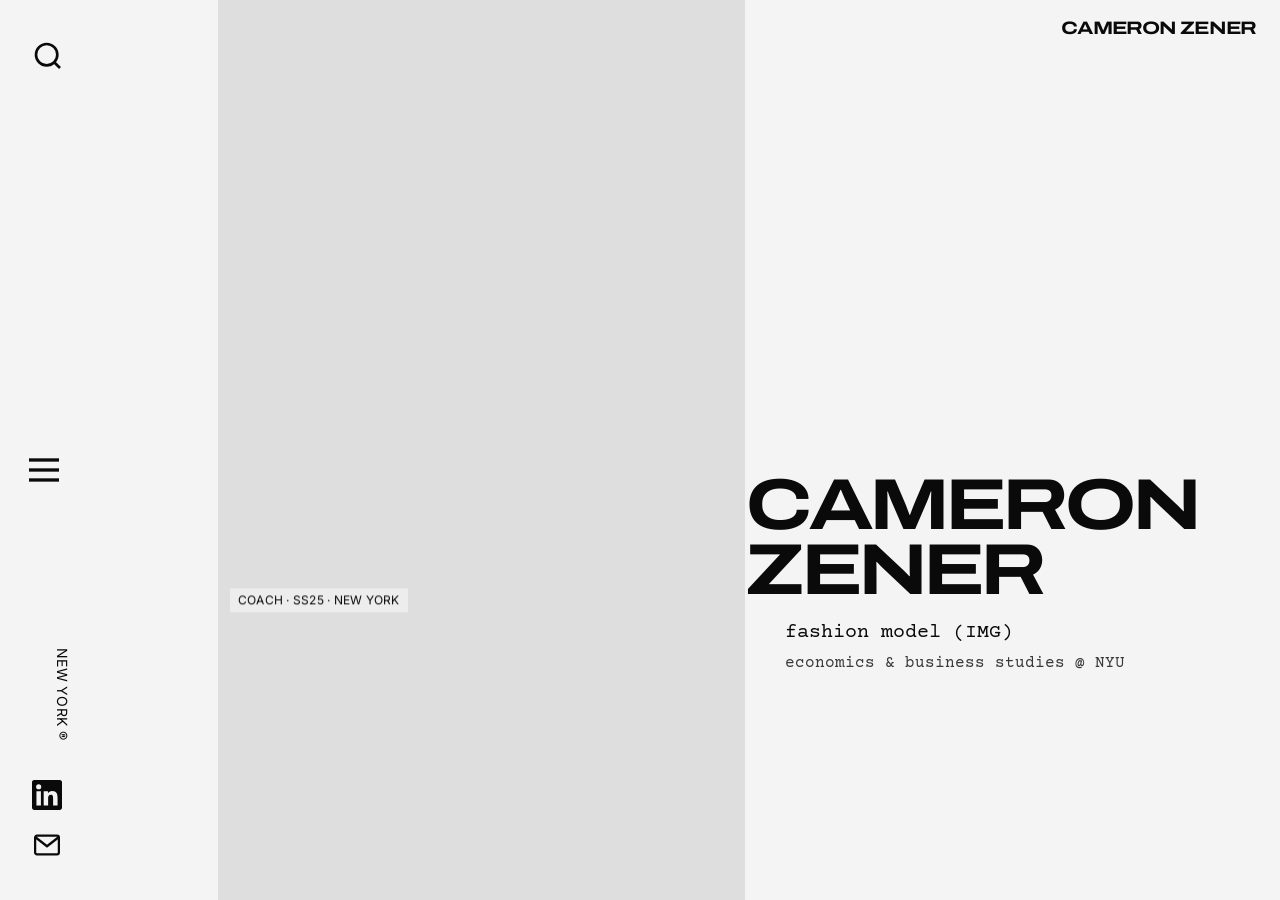
==== index.html @ 4390678e "Publish cameronzener.com Co-Authored-By: Claude Opus 5.5 <noreply@anthropic.com>" ====
<!DOCTYPE html><html lang="en" class="theme-light"><head><meta charset="utf-8"><meta name="viewport" content="width=device-width,initial-scale=1"><link rel="icon" type="image/svg+xml" href="/favicon.svg"><link rel="sitemap" href="/sitemap-index.xml"><meta name="generator" content="Astro v7.4.5"><link rel="canonical" href="https://www.cameronzener.com/"><title>Cameron Zener</title><meta name="title" content="Cameron Zener"><meta name="description" content="Cameron Zener: fashion model with IMG Models. Economics and Business Studies at NYU."><meta property="og:type" content="website"><meta property="og:url" content="https://www.cameronzener.com/"><meta property="og:title" content="Cameron Zener"><meta property="og:description" content="Cameron Zener: fashion model with IMG Models. Economics and Business Studies at NYU."><meta name="twitter:card" content="summary"><meta name="twitter:title" content="Cameron Zener"><meta name="twitter:description" content="Cameron Zener: fashion model with IMG Models. Economics and Business Studies at NYU."><link rel="preconnect" href="https://fonts.googleapis.com"><link rel="preconnect" href="https://fonts.gstatic.com" crossorigin><!-- Free stand-ins for the Adobe Fonts on the Squarespace site:
     Pragmatica Extended -> Archivo Expanded, Aktiv Grotesk -> Inter, Courier Std -> Courier Prime --><link href="https://fonts.googleapis.com/css2?family=Archivo:wdth,wght@125,700;125,800&family=Courier+Prime:ital,wght@0,400;0,700;1,400&family=Inter:wght@400;500&display=swap" rel="stylesheet"><style>
      body { font-family: "Courier Prime", "Courier New", monospace; background-color: #000000; color: #f4f4f4; margin: 0; padding: 0; }
      .container { max-width: 100%; margin: 0 auto; }
    </style><link rel="stylesheet" href="/assets/Layout.DuLoacPO.css"></head><body class="flex flex-col items-center min-h-screen relative max-w-screen p-0 m-0"><main class="container min-h-screen px-2 flex flex-col gap-10 overflow-x-clip mx-auto relative md:pl-[17%]"><a href="/" class="absolute top-0 left-0 md:left-auto md:right-0 cursor-pointer z-20" aria-label="Home"><span class="font-display text-base md:text-lg block m-3 md:m-4 px-2 py-1 bg-black/80">Cameron Zener</span></a><div class="md:flex-row-reverse flex flex-col md:gap-10 relative grow"><div class="relative hidden md:flex flex-1 min-h-screen"><!-- Name with tagline tucked right underneath, overlapping the carousel edge --><div class="absolute z-20 -left-6 lg:-left-10 bottom-1/4 flex flex-col items-start text-left"><h1 class="text-5xl lg:text-6xl xl:text-7xl font-display">Cameron Zener</h1><div class="ml-6 lg:ml-10 mt-4"><p class="text-xl">fashion model (IMG)</p><p class="text-base mt-1 opacity-80">economics &amp; business studies @ NYU</p></div></div></div><section class="w-full flex flex-col md:hidden px-5 z-10"><h1 class="text-[2.6rem] mt-24 font-display">Cameron<br>Zener</h1><div class="self-end text-right pt-3 max-w-72"><p class="text-3xl leading-tight">fashion model (IMG)</p><p class="text-sm mt-1 opacity-80">economics &amp; business studies @ NYU</p></div></section><div class="md:min-h-screen md:w-1/2 max-h-full overflow-hidden"><style>astro-island,astro-slot,astro-static-slot{display:contents}</style><script>(function(){let e=(e,t,n)=>{let r=async()=>{await(await e())()},i=typeof t.value==`object`?t.value:void 0,a={rootMargin:i==null?void 0:i.rootMargin},o=new IntersectionObserver(e=>{for(let t of e)if(t.isIntersecting){o.disconnect(),r();break}},a);for(let e of n.children)o.observe(e)};(self.Astro||(self.Astro={})).visible=e,window.dispatchEvent(new Event(`astro:visible`))})();</script><script>(function(){function e(t){"@babel/helpers - typeof";return e=typeof Symbol==`function`&&typeof Symbol.iterator==`symbol`?function(e){return typeof e}:function(e){return e&&typeof Symbol==`function`&&e.constructor===Symbol&&e!==Symbol.prototype?`symbol`:typeof e},e(t)}function t(t,n){if(e(t)!=`object`||!t)return t;var r=t[Symbol.toPrimitive];if(r!==void 0){var i=r.call(t,n||`default`);if(e(i)!=`object`)return i;throw TypeError(`@@toPrimitive must return a primitive value.`)}return(n===`string`?String:Number)(t)}function n(n){var r=t(n,`string`);return e(r)==`symbol`?r:r+``}function r(e,t,r){return(t=n(t))in e?Object.defineProperty(e,t,{value:r,enumerable:!0,configurable:!0,writable:!0}):e[t]=r,e}let i=/* @__PURE__ */ new Set([`__proto__`,`constructor`,`prototype`]);{let e={0:e=>a(e),1:e=>n(e),2:e=>new RegExp(e),3:e=>new Date(e),4:e=>new Map(n(e)),5:e=>new Set(n(e)),6:e=>BigInt(e),7:e=>new URL(e),8:e=>new Uint8Array(e),9:e=>new Uint16Array(e),10:e=>new Uint32Array(e),11:e=>1/0*e},t=t=>{let[n,r]=t;return n in e?e[n](r):void 0},n=e=>e.map(t),a=e=>typeof e!=`object`||!e?e:Object.fromEntries(Object.entries(e).map(([e,n])=>[e,t(n)]));class o extends HTMLElement{constructor(...e){super(...e),r(this,`Component`,void 0),r(this,`hydrator`,void 0),r(this,`hydrate`,async()=>{var e;if(!this.hydrator||!this.isConnected)return;let t=(e=this.parentElement)==null?void 0:e.closest(`astro-island[ssr]`);if(t){t.addEventListener(`astro:hydrate`,this.hydrate,{once:!0});return}let n=this.querySelectorAll(`astro-slot`),r={},i=this.querySelectorAll(`template[data-astro-template]`);for(let e of i){let t=e.closest(this.tagName);t!=null&&t.isSameNode(this)&&(r[e.getAttribute(`data-astro-template`)||`default`]=e.innerHTML,e.remove())}for(let e of n){let t=e.closest(this.tagName);t!=null&&t.isSameNode(this)&&(r[e.getAttribute(`name`)||`default`]=e.innerHTML)}let o;try{o=this.hasAttribute(`props`)?a(JSON.parse(this.getAttribute(`props`))):{}}catch(e){let t=this.getAttribute(`component-url`)||`<unknown>`,n=this.getAttribute(`component-export`);throw n&&(t+=` (export ${n})`),console.error(`[hydrate] Error parsing props for component ${t}`,this.getAttribute(`props`),e),e}await this.hydrator(this)(this.Component,o,r,{client:this.getAttribute(`client`)}),this.removeAttribute(`ssr`),this.dispatchEvent(new CustomEvent(`astro:hydrate`))}),r(this,`unmount`,()=>{this.isConnected||this.dispatchEvent(new CustomEvent(`astro:unmount`))})}disconnectedCallback(){document.removeEventListener(`astro:after-swap`,this.unmount),document.addEventListener(`astro:after-swap`,this.unmount,{once:!0})}connectedCallback(){if(!this.hasAttribute(`await-children`)||document.readyState===`interactive`||document.readyState===`complete`)this.childrenConnectedCallback();else{let e=()=>{document.removeEventListener(`DOMContentLoaded`,e),t.disconnect(),this.childrenConnectedCallback()},t=new MutationObserver(()=>{var t;((t=this.lastChild)==null?void 0:t.nodeType)===Node.COMMENT_NODE&&this.lastChild.nodeValue===`astro:end`&&(this.lastChild.remove(),e())});t.observe(this,{childList:!0}),document.addEventListener(`DOMContentLoaded`,e)}}async childrenConnectedCallback(){let e=this.getAttribute(`before-hydration-url`);e&&await import(e),this.start()}getRetryImportUrl(e){let t=new URL(e,document.baseURI);return t.searchParams.set(`astro-retry`,Date.now().toString()),t.toString()}async importWithRetry(e){try{return await import(e)}catch(t){return await new Promise(e=>setTimeout(e,1e3)),import(this.getRetryImportUrl(e))}}handleHydrationError(e){let t=this.getAttribute(`component-url`),n=new CustomEvent(`astro:hydration-error`,{cancelable:!0,bubbles:!0,composed:!0,detail:{error:e,componentUrl:t}});this.dispatchEvent(n)&&console.error(`[astro-island] Error hydrating ${t}`,e)}async start(){let e=JSON.parse(this.getAttribute(`opts`)),t=this.getAttribute(`client`);if(Astro[t]===void 0)window.addEventListener(`astro:${t}`,()=>this.start(),{once:!0});else try{await Astro[t](async()=>{let e=this.getAttribute(`renderer-url`);try{let[t,{default:n}]=await Promise.all([this.importWithRetry(this.getAttribute(`component-url`)),e?this.importWithRetry(e):Promise.resolve({default:()=>()=>{}})]),r=this.getAttribute(`component-export`)||`default`;if(r.includes(`.`)){this.Component=t;for(let e of r.split(`.`)){if(i.has(e)||!this.Component||typeof this.Component!=`object`&&typeof this.Component!=`function`||!Object.hasOwn(this.Component,e))throw Error(`Invalid component export path: ${r}`);this.Component=this.Component[e]}}else{if(i.has(r))throw Error(`Invalid component export path: ${r}`);this.Component=t[r]}return this.hydrator=n,this.hydrate}catch(e){return this.handleHydrationError(e),()=>{}}},e,this)}catch(e){this.handleHydrationError(e)}}attributeChangedCallback(){this.hydrate()}}r(o,`observedAttributes`,[`props`]),customElements.get(`astro-island`)||customElements.define(`astro-island`,o)}})();</script><astro-island uid="Z1UtJX7" prefix="r2" component-url="/assets/VerticalCarousel.Bfvhs16A.js" component-export="default" renderer-url="/assets/client.DSgfVHwC.js" props="{&quot;panels&quot;:[1,[[0,{&quot;type&quot;:[0,&quot;video&quot;],&quot;src&quot;:[0,&quot;/home/coach-ss25.mp4&quot;],&quot;alt&quot;:[0,&quot;Coach SS25 runway show&quot;],&quot;caption&quot;:[0,&quot;Coach · SS25 · New York&quot;]}],[0,{&quot;type&quot;:[0,&quot;video&quot;],&quot;src&quot;:[0,&quot;/home/off-white-ss26.mp4&quot;],&quot;alt&quot;:[0,&quot;Off-White SS26 runway show&quot;],&quot;caption&quot;:[0,&quot;Off-White · SS26 · New York&quot;]}],[0,{&quot;type&quot;:[0,&quot;video&quot;],&quot;src&quot;:[0,&quot;/home/who-decides-war-ss26.mp4&quot;],&quot;alt&quot;:[0,&quot;Who Decides War SS26 runway show&quot;],&quot;caption&quot;:[0,&quot;Who Decides War · SS26 · New York&quot;]}],[0,{&quot;type&quot;:[0,&quot;video&quot;],&quot;src&quot;:[0,&quot;/home/coach-fw25.mp4&quot;],&quot;alt&quot;:[0,&quot;Coach FW25 runway show&quot;],&quot;caption&quot;:[0,&quot;Coach · FW25 · New York&quot;]}],[0,{&quot;type&quot;:[0,&quot;video&quot;],&quot;src&quot;:[0,&quot;/home/dsquared2-ss25.mp4&quot;],&quot;alt&quot;:[0,&quot;Dsquared2 SS25 runway show&quot;],&quot;caption&quot;:[0,&quot;Dsquared2 · SS25 · Milan&quot;]}],[0,{&quot;type&quot;:[0,&quot;video&quot;],&quot;src&quot;:[0,&quot;/home/private-policy-ss26.mp4&quot;],&quot;alt&quot;:[0,&quot;Private Policy SS26 runway show&quot;],&quot;caption&quot;:[0,&quot;Private Policy · SS26 · New York&quot;]}],[0,{&quot;type&quot;:[0,&quot;video&quot;],&quot;src&quot;:[0,&quot;/home/jw-anderson-ss25.mp4&quot;],&quot;alt&quot;:[0,&quot;JW Anderson SS25 runway show&quot;],&quot;caption&quot;:[0,&quot;JW Anderson · SS25 · Milan&quot;]}]]]}" ssr client="visible" opts="{&quot;name&quot;:&quot;VerticalCarousel&quot;,&quot;value&quot;:true}" await-children><div class="h-[56vh] md:h-screen w-full overflow-hidden relative" aria-label="Highlights"><div class="h-full md:h-auto flex flex-row md:flex-col items-center w-max md:w-full" style="will-change:transform;transform:none"><div aria-hidden="false" class="h-full md:h-auto flex justify-center w-[72vw] md:w-full"><div class="relative self-center w-full max-w-[60vh] aspect-[3/4] bg-[#dedede]"><video src="/home/coach-ss25.mp4" aria-label="Coach SS25 runway show" autoPlay="" muted="" loop="" playsInline="" preload="auto" class="absolute inset-0 block w-full h-full object-cover"></video><p class="absolute left-3 bottom-3 font-nav text-[10px] md:text-xs tracking-widest bg-black/70 px-2 py-1">Coach · SS25 · New York</p></div></div><div aria-hidden="false" class="h-full md:h-auto flex justify-center w-[72vw] md:w-full"><div class="relative self-center w-full max-w-[60vh] aspect-[3/4] bg-[#dedede]"><video src="/home/off-white-ss26.mp4" aria-label="Off-White SS26 runway show" autoPlay="" muted="" loop="" playsInline="" preload="auto" class="absolute inset-0 block w-full h-full object-cover"></video><p class="absolute left-3 bottom-3 font-nav text-[10px] md:text-xs tracking-widest bg-black/70 px-2 py-1">Off-White · SS26 · New York</p></div></div><div aria-hidden="false" class="h-full md:h-auto flex justify-center w-[72vw] md:w-full"><div class="relative self-center w-full max-w-[60vh] aspect-[3/4] bg-[#dedede]"><video src="/home/who-decides-war-ss26.mp4" aria-label="Who Decides War SS26 runway show" autoPlay="" muted="" loop="" playsInline="" preload="metadata" class="absolute inset-0 block w-full h-full object-cover"></video><p class="absolute left-3 bottom-3 font-nav text-[10px] md:text-xs tracking-widest bg-black/70 px-2 py-1">Who Decides War · SS26 · New York</p></div></div><div aria-hidden="false" class="h-full md:h-auto flex justify-center w-[72vw] md:w-full"><div class="relative self-center w-full max-w-[60vh] aspect-[3/4] bg-[#dedede]"><video src="/home/coach-fw25.mp4" aria-label="Coach FW25 runway show" autoPlay="" muted="" loop="" playsInline="" preload="metadata" class="absolute inset-0 block w-full h-full object-cover"></video><p class="absolute left-3 bottom-3 font-nav text-[10px] md:text-xs tracking-widest bg-black/70 px-2 py-1">Coach · FW25 · New York</p></div></div><div aria-hidden="false" class="h-full md:h-auto flex justify-center w-[72vw] md:w-full"><div class="relative self-center w-full max-w-[60vh] aspect-[3/4] bg-[#dedede]"><video src="/home/dsquared2-ss25.mp4" aria-label="Dsquared2 SS25 runway show" autoPlay="" muted="" loop="" playsInline="" preload="metadata" class="absolute inset-0 block w-full h-full object-cover"></video><p class="absolute left-3 bottom-3 font-nav text-[10px] md:text-xs tracking-widest bg-black/70 px-2 py-1">Dsquared2 · SS25 · Milan</p></div></div><div aria-hidden="false" class="h-full md:h-auto flex justify-center w-[72vw] md:w-full"><div class="relative self-center w-full max-w-[60vh] aspect-[3/4] bg-[#dedede]"><video src="/home/private-policy-ss26.mp4" aria-label="Private Policy SS26 runway show" autoPlay="" muted="" loop="" playsInline="" preload="metadata" class="absolute inset-0 block w-full h-full object-cover"></video><p class="absolute left-3 bottom-3 font-nav text-[10px] md:text-xs tracking-widest bg-black/70 px-2 py-1">Private Policy · SS26 · New York</p></div></div><div aria-hidden="false" class="h-full md:h-auto flex justify-center w-[72vw] md:w-full"><div class="relative self-center w-full max-w-[60vh] aspect-[3/4] bg-[#dedede]"><video src="/home/jw-anderson-ss25.mp4" aria-label="JW Anderson SS25 runway show" autoPlay="" muted="" loop="" playsInline="" preload="metadata" class="absolute inset-0 block w-full h-full object-cover"></video><p class="absolute left-3 bottom-3 font-nav text-[10px] md:text-xs tracking-widest bg-black/70 px-2 py-1">JW Anderson · SS25 · Milan</p></div></div><div aria-hidden="true" class="h-full md:h-auto flex justify-center w-[72vw] md:w-full"><div class="relative self-center w-full max-w-[60vh] aspect-[3/4] bg-[#dedede]"><video src="/home/coach-ss25.mp4" autoPlay="" muted="" loop="" playsInline="" preload="metadata" class="absolute inset-0 block w-full h-full object-cover"></video><p class="absolute left-3 bottom-3 font-nav text-[10px] md:text-xs tracking-widest bg-black/70 px-2 py-1">Coach · SS25 · New York</p></div></div><div aria-hidden="true" class="h-full md:h-auto flex justify-center w-[72vw] md:w-full"><div class="relative self-center w-full max-w-[60vh] aspect-[3/4] bg-[#dedede]"><video src="/home/off-white-ss26.mp4" autoPlay="" muted="" loop="" playsInline="" preload="metadata" class="absolute inset-0 block w-full h-full object-cover"></video><p class="absolute left-3 bottom-3 font-nav text-[10px] md:text-xs tracking-widest bg-black/70 px-2 py-1">Off-White · SS26 · New York</p></div></div><div aria-hidden="true" class="h-full md:h-auto flex justify-center w-[72vw] md:w-full"><div class="relative self-center w-full max-w-[60vh] aspect-[3/4] bg-[#dedede]"><video src="/home/who-decides-war-ss26.mp4" autoPlay="" muted="" loop="" playsInline="" preload="metadata" class="absolute inset-0 block w-full h-full object-cover"></video><p class="absolute left-3 bottom-3 font-nav text-[10px] md:text-xs tracking-widest bg-black/70 px-2 py-1">Who Decides War · SS26 · New York</p></div></div><div aria-hidden="true" class="h-full md:h-auto flex justify-center w-[72vw] md:w-full"><div class="relative self-center w-full max-w-[60vh] aspect-[3/4] bg-[#dedede]"><video src="/home/coach-fw25.mp4" autoPlay="" muted="" loop="" playsInline="" preload="metadata" class="absolute inset-0 block w-full h-full object-cover"></video><p class="absolute left-3 bottom-3 font-nav text-[10px] md:text-xs tracking-widest bg-black/70 px-2 py-1">Coach · FW25 · New York</p></div></div><div aria-hidden="true" class="h-full md:h-auto flex justify-center w-[72vw] md:w-full"><div class="relative self-center w-full max-w-[60vh] aspect-[3/4] bg-[#dedede]"><video src="/home/dsquared2-ss25.mp4" autoPlay="" muted="" loop="" playsInline="" preload="metadata" class="absolute inset-0 block w-full h-full object-cover"></video><p class="absolute left-3 bottom-3 font-nav text-[10px] md:text-xs tracking-widest bg-black/70 px-2 py-1">Dsquared2 · SS25 · Milan</p></div></div><div aria-hidden="true" class="h-full md:h-auto flex justify-center w-[72vw] md:w-full"><div class="relative self-center w-full max-w-[60vh] aspect-[3/4] bg-[#dedede]"><video src="/home/private-policy-ss26.mp4" autoPlay="" muted="" loop="" playsInline="" preload="metadata" class="absolute inset-0 block w-full h-full object-cover"></video><p class="absolute left-3 bottom-3 font-nav text-[10px] md:text-xs tracking-widest bg-black/70 px-2 py-1">Private Policy · SS26 · New York</p></div></div><div aria-hidden="true" class="h-full md:h-auto flex justify-center w-[72vw] md:w-full"><div class="relative self-center w-full max-w-[60vh] aspect-[3/4] bg-[#dedede]"><video src="/home/jw-anderson-ss25.mp4" autoPlay="" muted="" loop="" playsInline="" preload="metadata" class="absolute inset-0 block w-full h-full object-cover"></video><p class="absolute left-3 bottom-3 font-nav text-[10px] md:text-xs tracking-widest bg-black/70 px-2 py-1">JW Anderson · SS25 · Milan</p></div></div></div></div><!--astro:end--></astro-island></div></div><section class="hidden p-2 fixed left-6 md:flex flex-col w-2/12 py-10 justify-between h-full min-h-screen z-30"><div class="flex justify-start relative z-10"><script>(function(){let e=(e,t)=>{let n=async()=>{await(await e())()},r=typeof t.value==`object`?t.value:void 0,i={timeout:r==null?void 0:r.timeout};`requestIdleCallback`in window?window.requestIdleCallback(n,i):setTimeout(n,i.timeout||200)};(self.Astro||(self.Astro={})).idle=e,window.dispatchEvent(new Event(`astro:idle`))})();</script><astro-island uid="70l7L" prefix="r6" component-url="/assets/SearchBar.BFJyZf34.js" component-export="default" renderer-url="/assets/client.DSgfVHwC.js" props="{&quot;items&quot;:[1,[[0,{&quot;title&quot;:[0,&quot;Economic Development Group, Journalism Team&quot;],&quot;url&quot;:[0,&quot;/experience/edg/&quot;],&quot;collection&quot;:[0,&quot;experience&quot;]}],[0,{&quot;title&quot;:[0,&quot;IMG Models, Fashion Model&quot;],&quot;url&quot;:[0,&quot;/experience/img-models/&quot;],&quot;collection&quot;:[0,&quot;experience&quot;]}],[0,{&quot;title&quot;:[0,&quot;Luxury and Retail Association, Member, Mentee &amp; Outreach&quot;],&quot;url&quot;:[0,&quot;/experience/lara/&quot;],&quot;collection&quot;:[0,&quot;experience&quot;]}],[0,{&quot;title&quot;:[0,&quot;Net Impact, Mentee&quot;],&quot;url&quot;:[0,&quot;/experience/net-impact/&quot;],&quot;collection&quot;:[0,&quot;experience&quot;]}],[0,{&quot;title&quot;:[0,&quot;Seaport Research Partners, Analyst in Equity Research&quot;],&quot;url&quot;:[0,&quot;/experience/seaport-research-partners/&quot;],&quot;collection&quot;:[0,&quot;experience&quot;]}],[0,{&quot;title&quot;:[0,&quot;Tinker Taylor, Outreach Intern&quot;],&quot;url&quot;:[0,&quot;/experience/tinker-taylor/&quot;],&quot;collection&quot;:[0,&quot;experience&quot;]}]]]}" ssr client="idle" opts="{&quot;name&quot;:&quot;SearchBar&quot;,&quot;value&quot;:true}" await-children><div class="relative"><button class="cursor-pointer text-white" aria-label="Open search bar" aria-expanded="false"><svg class="w-8 h-8" viewBox="0 0 24 24" fill="none" stroke="currentColor" stroke-width="2"><circle cx="11" cy="11" r="8"></circle><path d="m21 21-4.35-4.35"></path></svg></button></div><!--astro:end--></astro-island></div><astro-island uid="ZertaV" prefix="r7" component-url="/assets/DeskNav.KhwYzTaq.js" component-export="default" renderer-url="/assets/client.DSgfVHwC.js" props="{}" ssr client="idle" opts="{&quot;name&quot;:&quot;DeskNav&quot;,&quot;value&quot;:true}" await-children><div class="flex flex-col items-start absolute top-1/2 left-0"><div style="opacity:0;transform:translateY(-10px)"><button class="cursor-pointer" aria-label="Open navigation menu" aria-expanded="false"><svg class="w-10 h-10" viewBox="0 0 24 24" fill="none" stroke="currentColor" stroke-width="2"><line x1="3" y1="6" x2="21" y2="6"></line><line x1="3" y1="12" x2="21" y2="12"></line><line x1="3" y1="18" x2="21" y2="18"></line></svg></button></div></div><!--astro:end--></astro-island><div class="flex flex-col justify-end items-start text-3xl gap-5 relative z-10"><span class="font-nav text-sm rotate-90 absolute -top-24 -left-4 whitespace-nowrap">New York &reg;</span><a href="https://www.linkedin.com/in/cameronzener/" target="_blank" rel="noopener" aria-label="LinkedIn"><svg width="1em" height="1em" viewBox="0 0 24 24" data-icon="linkedin"><symbol id="ai:local:linkedin"><path fill="currentColor" d="M20.45 20.45h-3.56v-5.57c0-1.33-.02-3.04-1.85-3.04-1.85 0-2.14 1.45-2.14 2.94v5.67H9.35V9h3.41v1.56h.05c.48-.9 1.64-1.85 3.37-1.85 3.6 0 4.27 2.37 4.27 5.46zM5.34 7.43a2.06 2.06 0 1 1 0-4.13 2.06 2.06 0 0 1 0 4.13m1.78 13.02H3.56V9h3.56zM22.22 0H1.77C.79 0 0 .77 0 1.73v20.54C0 23.23.79 24 1.77 24h20.45c.98 0 1.78-.77 1.78-1.73V1.73C24 .77 23.2 0 22.22 0"/></symbol><use href="#ai:local:linkedin"></use></svg></a><a href="mailto:ccamzener@gmail.com" aria-label="Email"><svg width="1em" height="1em" viewBox="0 0 24 24" data-icon="mail"><symbol id="ai:local:mail"><g fill="none" stroke="currentColor" stroke-linecap="round" stroke-linejoin="round" stroke-width="1.8"><rect width="19" height="15" x="2.5" y="4.5" rx="1.5"/><path d="m3 6 9 7 9-7"/></g></symbol><use href="#ai:local:mail"></use></svg></a></div></section><astro-island uid="ZSbCBT" prefix="r3" component-url="/assets/Hamburger.EmimTUyg.js" component-export="default" renderer-url="/assets/client.DSgfVHwC.js" props="{}" ssr client="idle" opts="{&quot;name&quot;:&quot;Hamburger&quot;,&quot;value&quot;:true}" await-children><div class="fixed bottom-0  z-50 max-w-screen left-0 w-full bg-background border-t border-white/20 flex flex-col md:hidden transition-all duration-500 ease-in-out"><nav class="flex flex-col items-center  w-full overflow-hidden transition-all duration-500 ease-in-out h-0 opacity-0 pointer-events-none"><ul class="font-nav my-auto flex flex-col gap-5 text-3xl text-center"><li><a href="/" target="_self" rel="noopener noreferrer" class="animated-link ">Home</a></li><li><a href="/experience" target="_self" rel="noopener noreferrer" class="animated-link ">Experience</a></li><li><a href="/lookbook" target="_self" rel="noopener noreferrer" class="animated-link ">Lookbook</a></li><li><a href="/about" target="_self" rel="noopener noreferrer" class="animated-link ">About</a></li><li><a href="/contact" target="_self" rel="noopener noreferrer" class="animated-link ">Contact</a></li></ul><div class="flex pb-5"><a href="https://www.linkedin.com/in/cameronzener/" target="_blank" rel="noopener noreferrer" aria-label="LinkedIn"><img src="/icons/linkedin.svg" alt="LinkedIn" class="w-9 h-9 mx-3 invert transition-transform duration-300 hover:scale-110"/></a><a href="mailto:ccamzener@gmail.com" aria-label="Email"><img src="/icons/mail.svg" alt="Email" class="w-9 h-9 mx-3 invert transition-transform duration-300 hover:scale-110"/></a></div></nav><div class="py-4 px-5 transition-opacity duration-300">© <!-- -->2026<!-- --> <!-- -->Cameron Zener</div><div class="z-50 absolute right-2 bottom-4"><button aria-expanded="false" aria-label="Open menu"><svg xmlns="http://www.w3.org/2000/svg" width="24" height="24" viewBox="0 0 24 24"><g fill="none" stroke="currentColor" stroke-dasharray="16" stroke-dashoffset="16" stroke-linecap="round" stroke-linejoin="round" stroke-width="2"><path d="M5 5h14"><animate fill="freeze" attributeName="stroke-dashoffset" dur="0.2s" values="16;0"></animate></path><path d="M5 12h14"><animate fill="freeze" attributeName="stroke-dashoffset" begin="0.2s" dur="0.2s" values="16;0"></animate></path><path d="M5 19h14"><animate fill="freeze" attributeName="stroke-dashoffset" begin="0.4s" dur="0.2s" values="16;0"></animate></path></g></svg></button></div></div><!--astro:end--></astro-island></main></body></html>
---- assets/Layout.DuLoacPO.css ----
/*! tailwindcss v4.3.5 | MIT License | https://tailwindcss.com */
@layer properties{@supports (((-webkit-hyphens:none)) and (not (margin-trim:block))) or ((-moz-orient:inline) and (not (color:rgb(from red r g b)))){*,:before,:after,::backdrop{--tw-rotate-x:initial;--tw-rotate-y:initial;--tw-rotate-z:initial;--tw-skew-x:initial;--tw-skew-y:initial;--tw-space-y-reverse:0;--tw-divide-y-reverse:0;--tw-border-style:solid;--tw-leading:initial;--tw-font-weight:initial;--tw-tracking:initial;--tw-shadow:0 0 #0000;--tw-shadow-color:initial;--tw-shadow-alpha:100%;--tw-inset-shadow:0 0 #0000;--tw-inset-shadow-color:initial;--tw-inset-shadow-alpha:100%;--tw-ring-color:initial;--tw-ring-shadow:0 0 #0000;--tw-inset-ring-color:initial;--tw-inset-ring-shadow:0 0 #0000;--tw-ring-inset:initial;--tw-ring-offset-width:0px;--tw-ring-offset-color:#fff;--tw-ring-offset-shadow:0 0 #0000;--tw-outline-style:solid;--tw-blur:initial;--tw-brightness:initial;--tw-contrast:initial;--tw-grayscale:initial;--tw-hue-rotate:initial;--tw-invert:initial;--tw-opacity:initial;--tw-saturate:initial;--tw-sepia:initial;--tw-drop-shadow:initial;--tw-drop-shadow-color:initial;--tw-drop-shadow-alpha:100%;--tw-drop-shadow-size:initial;--tw-duration:initial;--tw-ease:initial;--tw-translate-x:0;--tw-translate-y:0;--tw-translate-z:0;--tw-scale-x:1;--tw-scale-y:1;--tw-scale-z:1}}}@layer theme{:root,:host{--font-sans:"Courier Prime", "Courier New", monospace;--font-mono:ui-monospace, SFMono-Regular, Menlo, Monaco, Consolas, "Liberation Mono", "Courier New", monospace;--color-neutral-400:oklch(70.8% 0 none);--color-black:#040404;--color-white:#f4f4f4;--spacing:.25rem;--container-md:28rem;--container-lg:32rem;--container-2xl:42rem;--container-3xl:48rem;--container-5xl:64rem;--text-xs:.75rem;--text-xs--line-height:calc(1 / .75);--text-sm:.875rem;--text-sm--line-height:calc(1.25 / .875);--text-base:1rem;--text-base--line-height:calc(1.5 / 1);--text-lg:1.125rem;--text-lg--line-height:calc(1.75 / 1.125);--text-xl:1.25rem;--text-xl--line-height:calc(1.75 / 1.25);--text-2xl:1.5rem;--text-2xl--line-height:calc(2 / 1.5);--text-3xl:1.875rem;--text-3xl--line-height:calc(2.25 / 1.875);--text-4xl:2.25rem;--text-4xl--line-height:calc(2.5 / 2.25);--text-5xl:3rem;--text-5xl--line-height:1;--text-6xl:3.75rem;--text-6xl--line-height:1;--text-7xl:4.5rem;--text-7xl--line-height:1;--text-8xl:6rem;--text-8xl--line-height:1;--text-9xl:8rem;--text-9xl--line-height:1;--font-weight-medium:500;--font-weight-semibold:600;--font-weight-bold:700;--tracking-widest:.1em;--leading-tight:1.25;--leading-snug:1.375;--radius-lg:.5rem;--radius-xl:.75rem;--ease-in-out:cubic-bezier(.4, 0, .2, 1);--default-transition-duration:.15s;--default-transition-timing-function:cubic-bezier(.4, 0, .2, 1);--default-font-family:var(--font-sans);--default-mono-font-family:var(--font-mono);--font-nav:"Inter", "Helvetica Neue", Arial, sans-serif;--font-display:"Archivo", "Helvetica Neue", Arial, sans-serif;--color-primary:#8c8c8c;--color-muted:#0d0d0d;--color-background:#000}}@layer base{*,:after,:before,::backdrop{box-sizing:border-box;border:0 solid;margin:0;padding:0}::file-selector-button{box-sizing:border-box;border:0 solid;margin:0;padding:0}html,:host{-webkit-text-size-adjust:100%;tab-size:4;line-height:1.5;font-family:var(--default-font-family,-apple-system, BlinkMacSystemFont, "Segoe UI", Roboto, "Helvetica Neue", "Noto Sans", Arial, sans-serif, "Apple Color Emoji", "Segoe UI Emoji", "Segoe UI Symbol", "Noto Color Emoji");font-feature-settings:var(--default-font-feature-settings,normal);font-variation-settings:var(--default-font-variation-settings,normal);-webkit-tap-highlight-color:transparent}hr{height:0;color:inherit;border-top-width:1px}abbr:where([title]){text-decoration:underline dotted}h1,h2,h3,h4,h5,h6{font-size:inherit;font-weight:inherit}a{color:inherit;-webkit-text-decoration:inherit;-webkit-text-decoration:inherit;-webkit-text-decoration:inherit;text-decoration:inherit}b,strong{font-weight:bolder}code,kbd,samp,pre{font-family:var(--default-mono-font-family,ui-monospace, SFMono-Regular, Menlo, Monaco, Consolas, "Liberation Mono", "Courier New", monospace);font-feature-settings:var(--default-mono-font-feature-settings,normal);font-variation-settings:var(--default-mono-font-variation-settings,normal);font-size:1em}small{font-size:80%}sub,sup{vertical-align:baseline;font-size:75%;line-height:0;position:relative}sub{bottom:-.25em}sup{top:-.5em}table{text-indent:0;border-color:inherit;border-collapse:collapse}:-moz-focusring:where(:not(iframe)){outline:auto}progress{vertical-align:baseline}summary{display:list-item}ol,ul,menu{list-style:none}img,svg,video,canvas,audio,iframe,embed,object{vertical-align:middle;display:block}img,video{max-width:100%;height:auto}button,input,select,optgroup,textarea{font:inherit;font-feature-settings:inherit;font-variation-settings:inherit;letter-spacing:inherit;color:inherit;opacity:1;background-color:#0000;border-radius:0}::file-selector-button{font:inherit;font-feature-settings:inherit;font-variation-settings:inherit;letter-spacing:inherit;color:inherit;opacity:1;background-color:#0000;border-radius:0}:where(select:is([multiple],[size])) optgroup{font-weight:bolder}:where(select:is([multiple],[size])) optgroup option{padding-inline-start:20px}::file-selector-button{margin-inline-end:4px}::placeholder{opacity:1}@supports (not ((-webkit-appearance:-apple-pay-button))) or (contain-intrinsic-size:1px){::placeholder{color:currentColor}@supports (color:color-mix(in lab, red, red)){::placeholder{color:color-mix(in oklab, currentcolor 50%, transparent)}}}textarea{resize:vertical}::-webkit-search-decoration{-webkit-appearance:none}::-webkit-date-and-time-value{min-height:1lh;text-align:inherit}::-webkit-datetime-edit{display:inline-flex}::-webkit-datetime-edit-fields-wrapper{padding:0}::-webkit-datetime-edit{padding-block:0}::-webkit-datetime-edit-year-field{padding-block:0}::-webkit-datetime-edit-month-field{padding-block:0}::-webkit-datetime-edit-day-field{padding-block:0}::-webkit-datetime-edit-hour-field{padding-block:0}::-webkit-datetime-edit-minute-field{padding-block:0}::-webkit-datetime-edit-second-field{padding-block:0}::-webkit-datetime-edit-millisecond-field{padding-block:0}::-webkit-datetime-edit-meridiem-field{padding-block:0}::-webkit-calendar-picker-indicator{line-height:1}:-moz-ui-invalid{box-shadow:none}button,input:where([type=button],[type=reset],[type=submit]){appearance:button}::file-selector-button{appearance:button}::-webkit-inner-spin-button{height:auto}::-webkit-outer-spin-button{height:auto}[hidden]:where(:not([hidden=until-found])){display:none!important}body{font-family:var(--font-sans);background-color:var(--color-background);color:var(--color-white)}}@layer components;@layer utilities{.pointer-events-none{pointer-events:none}.absolute{position:absolute}.fixed{position:fixed}.relative{position:relative}.static{position:static}.sticky{position:sticky}.inset-0{inset:0}.-top-1{top:calc(var(--spacing) * -1)}.-top-24{top:calc(var(--spacing) * -24)}.top-0{top:0}.top-1\/2{top:50%}.right-2{right:calc(var(--spacing) * 2)}.bottom-0{bottom:0}.bottom-1\/4{bottom:25%}.bottom-3{bottom:calc(var(--spacing) * 3)}.bottom-4{bottom:calc(var(--spacing) * 4)}.bottom-6{bottom:calc(var(--spacing) * 6)}.-left-1{left:calc(var(--spacing) * -1)}.-left-4{left:calc(var(--spacing) * -4)}.-left-6{left:calc(var(--spacing) * -6)}.left-0{left:0}.left-3{left:calc(var(--spacing) * 3)}.left-6{left:calc(var(--spacing) * 6)}.z-10{z-index:10}.z-20{z-index:20}.z-30{z-index:30}.z-50{z-index:50}.col-span-1{grid-column:span 1/span 1}.container{width:100%}@media (width>=40rem){.container{max-width:40rem}}@media (width>=48rem){.container{max-width:48rem}}@media (width>=64rem){.container{max-width:64rem}}@media (width>=80rem){.container{max-width:80rem}}@media (width>=96rem){.container{max-width:96rem}}@media (width>=120rem){.container{max-width:120rem}}.m-0{margin:0}.m-3{margin:calc(var(--spacing) * 3)}.mx-3{margin-inline:calc(var(--spacing) * 3)}.mx-auto{margin-inline:auto}.my-8{margin-block:calc(var(--spacing) * 8)}.my-auto{margin-block:auto}.mt-0\.5{margin-top:calc(var(--spacing) * .5)}.mt-1{margin-top:var(--spacing)}.mt-2{margin-top:calc(var(--spacing) * 2)}.mt-3{margin-top:calc(var(--spacing) * 3)}.mt-4{margin-top:calc(var(--spacing) * 4)}.mt-6{margin-top:calc(var(--spacing) * 6)}.mt-8{margin-top:calc(var(--spacing) * 8)}.mt-10{margin-top:calc(var(--spacing) * 10)}.mt-12{margin-top:calc(var(--spacing) * 12)}.mt-14{margin-top:calc(var(--spacing) * 14)}.mt-20{margin-top:calc(var(--spacing) * 20)}.mt-24{margin-top:calc(var(--spacing) * 24)}.mt-28{margin-top:calc(var(--spacing) * 28)}.mt-auto{margin-top:auto}.mr-5{margin-right:calc(var(--spacing) * 5)}.mb-2{margin-bottom:calc(var(--spacing) * 2)}.mb-3{margin-bottom:calc(var(--spacing) * 3)}.mb-4{margin-bottom:calc(var(--spacing) * 4)}.mb-5{margin-bottom:calc(var(--spacing) * 5)}.mb-6{margin-bottom:calc(var(--spacing) * 6)}.mb-8{margin-bottom:calc(var(--spacing) * 8)}.mb-10{margin-bottom:calc(var(--spacing) * 10)}.mb-12{margin-bottom:calc(var(--spacing) * 12)}.mb-16{margin-bottom:calc(var(--spacing) * 16)}.ml-2{margin-left:calc(var(--spacing) * 2)}.ml-6{margin-left:calc(var(--spacing) * 6)}.block{display:block}.flex{display:flex}.grid{display:grid}.hidden{display:none}.inline-block{display:inline-block}.inline-flex{display:inline-flex}.aspect-\[3\/4\]{aspect-ratio:3/4}.aspect-\[4\/3\]{aspect-ratio:4/3}.aspect-square{aspect-ratio:1}.h-0{height:0}.h-2{height:calc(var(--spacing) * 2)}.h-6{height:calc(var(--spacing) * 6)}.h-8{height:calc(var(--spacing) * 8)}.h-9{height:calc(var(--spacing) * 9)}.h-10{height:calc(var(--spacing) * 10)}.h-14{height:calc(var(--spacing) * 14)}.h-25{height:calc(var(--spacing) * 25)}.h-\[56vh\]{height:56vh}.h-auto{height:auto}.h-dvh{height:100dvh}.h-full{height:100%}.h-screen{height:100vh}.max-h-72{max-height:calc(var(--spacing) * 72)}.max-h-\[70vh\]{max-height:70vh}.max-h-\[78vh\]{max-height:78vh}.max-h-full{max-height:100%}.min-h-\[40vh\]{min-height:40vh}.min-h-\[80vh\]{min-height:80vh}.min-h-screen{min-height:100vh}.w-2{width:calc(var(--spacing) * 2)}.w-2\/12{width:16.6667%}.w-6{width:calc(var(--spacing) * 6)}.w-8{width:calc(var(--spacing) * 8)}.w-9{width:calc(var(--spacing) * 9)}.w-10{width:calc(var(--spacing) * 10)}.w-14{width:calc(var(--spacing) * 14)}.w-64{width:calc(var(--spacing) * 64)}.w-72{width:calc(var(--spacing) * 72)}.w-\[72vw\]{width:72vw}.w-full{width:100%}.w-max{width:max-content}.max-w-2xl{max-width:var(--container-2xl)}.max-w-3xl{max-width:var(--container-3xl)}.max-w-5xl{max-width:var(--container-5xl)}.max-w-64{max-width:calc(var(--spacing) * 64)}.max-w-72{max-width:calc(var(--spacing) * 72)}.max-w-\[60vh\]{max-width:60vh}.max-w-\[1000px\]{max-width:1000px}.max-w-\[1100px\]{max-width:1100px}.max-w-\[1200px\]{max-width:1200px}.max-w-\[1400px\]{max-width:1400px}.max-w-full{max-width:100%}.max-w-lg{max-width:var(--container-lg)}.max-w-md{max-width:var(--container-md)}.max-w-screen{max-width:100vw}.min-w-0{min-width:0}.flex-1{flex:1}.flex-shrink{flex-shrink:1}.shrink-0{flex-shrink:0}.grow{flex-grow:1}.-rotate-90{rotate:-90deg}.rotate-45{rotate:45deg}.rotate-90{rotate:90deg}.transform{transform:var(--tw-rotate-x, ) var(--tw-rotate-y, ) var(--tw-rotate-z, ) var(--tw-skew-x, ) var(--tw-skew-y, )}.cursor-pointer{cursor:pointer}.resize{resize:both}.grid-cols-1{grid-template-columns:repeat(1,minmax(0,1fr))}.grid-cols-2{grid-template-columns:repeat(2,minmax(0,1fr))}.flex-col{flex-direction:column}.flex-row{flex-direction:row}.flex-wrap{flex-wrap:wrap}.items-center{align-items:center}.items-end{align-items:flex-end}.items-start{align-items:flex-start}.items-stretch{align-items:stretch}.justify-between{justify-content:space-between}.justify-center{justify-content:center}.justify-end{justify-content:flex-end}.justify-start{justify-content:flex-start}.gap-2{gap:calc(var(--spacing) * 2)}.gap-3{gap:calc(var(--spacing) * 3)}.gap-4{gap:calc(var(--spacing) * 4)}.gap-5{gap:calc(var(--spacing) * 5)}.gap-6{gap:calc(var(--spacing) * 6)}.gap-8{gap:calc(var(--spacing) * 8)}.gap-10{gap:calc(var(--spacing) * 10)}:where(.space-y-1>:not(:last-child)){--tw-space-y-reverse:0;margin-block-start:calc(var(--spacing) * var(--tw-space-y-reverse));margin-block-end:calc(var(--spacing) * calc(1 - var(--tw-space-y-reverse)))}.gap-x-4{column-gap:calc(var(--spacing) * 4)}.gap-x-8{column-gap:calc(var(--spacing) * 8)}.gap-x-12{column-gap:calc(var(--spacing) * 12)}.gap-y-1{row-gap:var(--spacing)}.gap-y-3{row-gap:calc(var(--spacing) * 3)}.gap-y-8{row-gap:calc(var(--spacing) * 8)}:where(.divide-y>:not(:last-child)){--tw-divide-y-reverse:0;border-bottom-style:var(--tw-border-style);border-top-style:var(--tw-border-style);border-top-width:calc(1px * var(--tw-divide-y-reverse));border-bottom-width:calc(1px * calc(1 - var(--tw-divide-y-reverse)))}:where(.divide-white\/15>:not(:last-child)){border-color:#f4f4f426}@supports (color:color-mix(in lab, red, red)){:where(.divide-white\/15>:not(:last-child)){border-color:color-mix(in oklab, var(--color-white) 15%, transparent)}}.self-center{align-self:center}.self-end{align-self:flex-end}.overflow-hidden{overflow:hidden}.overflow-x-clip{overflow-x:clip}.overflow-y-auto{overflow-y:auto}.rounded-\[3px\]{border-radius:3px}.rounded-full{border-radius:2147483647px}.rounded-lg{border-radius:var(--radius-lg)}.rounded-r-xl{border-top-right-radius:var(--radius-xl);border-bottom-right-radius:var(--radius-xl)}.border{border-style:var(--tw-border-style);border-width:1px}.border-t{border-top-style:var(--tw-border-style);border-top-width:1px}.border-b{border-bottom-style:var(--tw-border-style);border-bottom-width:1px}.border-l{border-left-style:var(--tw-border-style);border-left-width:1px}.border-l-2{border-left-style:var(--tw-border-style);border-left-width:2px}.border-dotted{--tw-border-style:dotted;border-style:dotted}.border-white{border-color:var(--color-white)}.border-white\/10{border-color:#f4f4f41a}@supports (color:color-mix(in lab, red, red)){.border-white\/10{border-color:color-mix(in oklab, var(--color-white) 10%, transparent)}}.border-white\/15{border-color:#f4f4f426}@supports (color:color-mix(in lab, red, red)){.border-white\/15{border-color:color-mix(in oklab, var(--color-white) 15%, transparent)}}.border-white\/20{border-color:#f4f4f433}@supports (color:color-mix(in lab, red, red)){.border-white\/20{border-color:color-mix(in oklab, var(--color-white) 20%, transparent)}}.border-white\/25{border-color:#f4f4f440}@supports (color:color-mix(in lab, red, red)){.border-white\/25{border-color:color-mix(in oklab, var(--color-white) 25%, transparent)}}.border-white\/30{border-color:#f4f4f44d}@supports (color:color-mix(in lab, red, red)){.border-white\/30{border-color:color-mix(in oklab, var(--color-white) 30%, transparent)}}.border-white\/40{border-color:#f4f4f466}@supports (color:color-mix(in lab, red, red)){.border-white\/40{border-color:color-mix(in oklab, var(--color-white) 40%, transparent)}}.bg-\[\#dedede\]{background-color:#dedede}.bg-background{background-color:var(--color-background)}.bg-black\/70{background-color:#040404b3}@supports (color:color-mix(in lab, red, red)){.bg-black\/70{background-color:color-mix(in oklab, var(--color-black) 70%, transparent)}}.bg-black\/80{background-color:#040404cc}@supports (color:color-mix(in lab, red, red)){.bg-black\/80{background-color:color-mix(in oklab, var(--color-black) 80%, transparent)}}.bg-muted{background-color:var(--color-muted)}.bg-neutral-400{background-color:var(--color-neutral-400)}.bg-transparent{background-color:#0000}.bg-white{background-color:var(--color-white)}.object-contain{object-fit:contain}.object-cover{object-fit:cover}.object-\[50\%_30\%\]{object-position:50% 30%}.p-0{padding:0}.p-2{padding:calc(var(--spacing) * 2)}.p-3{padding:calc(var(--spacing) * 3)}.p-4{padding:calc(var(--spacing) * 4)}.p-5{padding:calc(var(--spacing) * 5)}.p-6{padding:calc(var(--spacing) * 6)}.p-10{padding:calc(var(--spacing) * 10)}.px-2{padding-inline:calc(var(--spacing) * 2)}.px-3{padding-inline:calc(var(--spacing) * 3)}.px-4{padding-inline:calc(var(--spacing) * 4)}.px-5{padding-inline:calc(var(--spacing) * 5)}.py-1{padding-block:var(--spacing)}.py-2{padding-block:calc(var(--spacing) * 2)}.py-4{padding-block:calc(var(--spacing) * 4)}.py-10{padding-block:calc(var(--spacing) * 10)}.py-16{padding-block:calc(var(--spacing) * 16)}.py-32{padding-block:calc(var(--spacing) * 32)}.pt-3{padding-top:calc(var(--spacing) * 3)}.pt-4{padding-top:calc(var(--spacing) * 4)}.pt-5{padding-top:calc(var(--spacing) * 5)}.pt-10{padding-top:calc(var(--spacing) * 10)}.pt-20{padding-top:calc(var(--spacing) * 20)}.pt-24{padding-top:calc(var(--spacing) * 24)}.pr-3{padding-right:calc(var(--spacing) * 3)}.pb-1{padding-bottom:var(--spacing)}.pb-5{padding-bottom:calc(var(--spacing) * 5)}.pb-6{padding-bottom:calc(var(--spacing) * 6)}.pb-8{padding-bottom:calc(var(--spacing) * 8)}.pb-10{padding-bottom:calc(var(--spacing) * 10)}.pb-24{padding-bottom:calc(var(--spacing) * 24)}.pb-32{padding-bottom:calc(var(--spacing) * 32)}.pl-5{padding-left:calc(var(--spacing) * 5)}.pl-6{padding-left:calc(var(--spacing) * 6)}.text-center{text-align:center}.text-left{text-align:left}.text-right{text-align:right}.font-display{font-family:var(--font-display)}.font-nav{font-family:var(--font-nav)}.text-2xl{font-size:var(--text-2xl);line-height:var(--tw-leading,var(--text-2xl--line-height))}.text-3xl{font-size:var(--text-3xl);line-height:var(--tw-leading,var(--text-3xl--line-height))}.text-4xl{font-size:var(--text-4xl);line-height:var(--tw-leading,var(--text-4xl--line-height))}.text-5xl{font-size:var(--text-5xl);line-height:var(--tw-leading,var(--text-5xl--line-height))}.text-6xl{font-size:var(--text-6xl);line-height:var(--tw-leading,var(--text-6xl--line-height))}.text-9xl{font-size:var(--text-9xl);line-height:var(--tw-leading,var(--text-9xl--line-height))}.text-base{font-size:var(--text-base);line-height:var(--tw-leading,var(--text-base--line-height))}.text-lg{font-size:var(--text-lg);line-height:var(--tw-leading,var(--text-lg--line-height))}.text-sm{font-size:var(--text-sm);line-height:var(--tw-leading,var(--text-sm--line-height))}.text-xl{font-size:var(--text-xl);line-height:var(--tw-leading,var(--text-xl--line-height))}.text-xs{font-size:var(--text-xs);line-height:var(--tw-leading,var(--text-xs--line-height))}.text-\[2\.6rem\]{font-size:2.6rem}.text-\[10px\]{font-size:10px}.text-\[11px\]{font-size:11px}.text-\[clamp\(1\.5rem\,6\.2vw\,4\.5rem\)\]{font-size:clamp(1.5rem,6.2vw,4.5rem)}.text-\[clamp\(1\.9rem\,8\.2vw\,6rem\)\]{font-size:clamp(1.9rem,8.2vw,6rem)}.text-\[clamp\(1\.9rem\,9vw\,3rem\)\]{font-size:clamp(1.9rem,9vw,3rem)}.leading-none{--tw-leading:1;line-height:1}.leading-snug{--tw-leading:var(--leading-snug);line-height:var(--leading-snug)}.leading-tight{--tw-leading:var(--leading-tight);line-height:var(--leading-tight)}.font-bold{--tw-font-weight:var(--font-weight-bold);font-weight:var(--font-weight-bold)}.font-medium{--tw-font-weight:var(--font-weight-medium);font-weight:var(--font-weight-medium)}.font-semibold{--tw-font-weight:var(--font-weight-semibold);font-weight:var(--font-weight-semibold)}.tracking-widest{--tw-tracking:var(--tracking-widest);letter-spacing:var(--tracking-widest)}.break-words{overflow-wrap:break-word}.break-all{word-break:break-all}.whitespace-nowrap{white-space:nowrap}.text-black{color:var(--color-black)}.text-white{color:var(--color-white)}.text-white\/60{color:#f4f4f499}@supports (color:color-mix(in lab, red, red)){.text-white\/60{color:color-mix(in oklab, var(--color-white) 60%, transparent)}}.italic{font-style:italic}.not-italic{font-style:normal}.underline{text-decoration-line:underline}.underline-offset-4{text-underline-offset:4px}.underline-offset-8{text-underline-offset:8px}.opacity-0{opacity:0}.opacity-50{opacity:.5}.opacity-60{opacity:.6}.opacity-70{opacity:.7}.opacity-80{opacity:.8}.opacity-90{opacity:.9}.opacity-100{opacity:1}.shadow-lg{--tw-shadow:0 10px 15px -3px var(--tw-shadow-color,#0000001a), 0 4px 6px -4px var(--tw-shadow-color,#0000001a);box-shadow:var(--tw-inset-shadow), var(--tw-inset-ring-shadow), var(--tw-ring-offset-shadow), var(--tw-ring-shadow), var(--tw-shadow)}.outline{outline-style:var(--tw-outline-style);outline-width:1px}.invert{--tw-invert:invert(100%);filter:var(--tw-blur, ) var(--tw-brightness, ) var(--tw-contrast, ) var(--tw-grayscale, ) var(--tw-hue-rotate, ) var(--tw-invert, ) var(--tw-saturate, ) var(--tw-sepia, ) var(--tw-drop-shadow, )}.filter{filter:var(--tw-blur, ) var(--tw-brightness, ) var(--tw-contrast, ) var(--tw-grayscale, ) var(--tw-hue-rotate, ) var(--tw-invert, ) var(--tw-saturate, ) var(--tw-sepia, ) var(--tw-drop-shadow, )}.transition{transition-property:color,background-color,border-color,outline-color,text-decoration-color,fill,stroke,--tw-gradient-from,--tw-gradient-via,--tw-gradient-to,opacity,box-shadow,transform,translate,scale,rotate,filter,-webkit-backdrop-filter,backdrop-filter,display,content-visibility,overlay,pointer-events;transition-timing-function:var(--tw-ease,var(--default-transition-timing-function));transition-duration:var(--tw-duration,var(--default-transition-duration))}.transition-all{transition-property:all;transition-timing-function:var(--tw-ease,var(--default-transition-timing-function));transition-duration:var(--tw-duration,var(--default-transition-duration))}.transition-opacity{transition-property:opacity;transition-timing-function:var(--tw-ease,var(--default-transition-timing-function));transition-duration:var(--tw-duration,var(--default-transition-duration))}.transition-transform{transition-property:transform,translate,scale,rotate;transition-timing-function:var(--tw-ease,var(--default-transition-timing-function));transition-duration:var(--tw-duration,var(--default-transition-duration))}.duration-300{--tw-duration:.3s;transition-duration:.3s}.duration-500{--tw-duration:.5s;transition-duration:.5s}.ease-in-out{--tw-ease:var(--ease-in-out);transition-timing-function:var(--ease-in-out)}.outline-none{--tw-outline-style:none;outline-style:none}.select-none{-webkit-user-select:none;user-select:none}@media (hover:hover){:is(:where(.group):hover .group-hover\:-top-4){top:calc(var(--spacing) * -4)}:is(:where(.group):hover .group-hover\:-left-4){left:calc(var(--spacing) * -4)}:is(:where(.group):hover .group-hover\:translate-x-2){--tw-translate-x:calc(var(--spacing) * 2);translate:var(--tw-translate-x) var(--tw-translate-y)}:is(:where(.group):hover .group-hover\:translate-x-5){--tw-translate-x:calc(var(--spacing) * 5);translate:var(--tw-translate-x) var(--tw-translate-y)}:is(:where(.group):hover .group-hover\:-translate-y-1){--tw-translate-y:calc(var(--spacing) * -1);translate:var(--tw-translate-x) var(--tw-translate-y)}:is(:where(.group):hover .group-hover\:translate-y-5){--tw-translate-y:calc(var(--spacing) * 5);translate:var(--tw-translate-x) var(--tw-translate-y)}:is(:where(.group):hover .group-hover\:underline){text-decoration-line:underline}:is(:where(.group):hover .group-hover\:opacity-100){opacity:1}}.placeholder\:text-white\/50::placeholder{color:#f4f4f480}@supports (color:color-mix(in lab, red, red)){.placeholder\:text-white\/50::placeholder{color:color-mix(in oklab, var(--color-white) 50%, transparent)}}@media (hover:hover){.hover\:scale-110:hover{--tw-scale-x:110%;--tw-scale-y:110%;--tw-scale-z:110%;scale:var(--tw-scale-x) var(--tw-scale-y)}.hover\:bg-white\/10:hover{background-color:#f4f4f41a}@supports (color:color-mix(in lab, red, red)){.hover\:bg-white\/10:hover{background-color:color-mix(in oklab, var(--color-white) 10%, transparent)}}.hover\:underline:hover{text-decoration-line:underline}.hover\:opacity-100:hover{opacity:1}}@media (width>=48rem){.md\:sticky{position:sticky}.md\:top-24{top:calc(var(--spacing) * 24)}.md\:right-0{right:0}.md\:left-auto{left:auto}.md\:col-span-2{grid-column:span 2/span 2}.md\:col-start-2{grid-column-start:2}.md\:m-4{margin:calc(var(--spacing) * 4)}.md\:mt-4{margin-top:calc(var(--spacing) * 4)}.md\:mt-24{margin-top:calc(var(--spacing) * 24)}.md\:mr-6{margin-right:calc(var(--spacing) * 6)}.md\:ml-2{margin-left:calc(var(--spacing) * 2)}.md\:block{display:block}.md\:flex{display:flex}.md\:hidden{display:none}.md\:aspect-\[4\/5\]{aspect-ratio:4/5}.md\:h-16{height:calc(var(--spacing) * 16)}.md\:h-auto{height:auto}.md\:h-screen{height:100vh}.md\:min-h-screen{min-height:100vh}.md\:w-1\/2{width:50%}.md\:w-16{width:calc(var(--spacing) * 16)}.md\:w-24{width:calc(var(--spacing) * 24)}.md\:w-full{width:100%}.md\:origin-top-left{transform-origin:0 0}.md\:translate-x-full{--tw-translate-x:100%;translate:var(--tw-translate-x) var(--tw-translate-y)}.md\:rotate-90{rotate:90deg}.md\:grid-cols-2{grid-template-columns:repeat(2,minmax(0,1fr))}.md\:grid-cols-\[minmax\(0\,1fr\)_3\.5rem_minmax\(0\,17rem\)\]{grid-template-columns:minmax(0,1fr) 3.5rem minmax(0,17rem)}.md\:grid-cols-\[minmax\(0\,5fr\)_minmax\(0\,6fr\)\]{grid-template-columns:minmax(0,5fr) minmax(0,6fr)}.md\:flex-col{flex-direction:column}.md\:flex-row{flex-direction:row}.md\:flex-row-reverse{flex-direction:row-reverse}.md\:justify-between{justify-content:space-between}.md\:gap-0{gap:0}.md\:gap-4{gap:calc(var(--spacing) * 4)}.md\:gap-10{gap:calc(var(--spacing) * 10)}.md\:gap-12{gap:calc(var(--spacing) * 12)}.md\:gap-14{gap:calc(var(--spacing) * 14)}.md\:p-7{padding:calc(var(--spacing) * 7)}.md\:p-8{padding:calc(var(--spacing) * 8)}.md\:p-10{padding:calc(var(--spacing) * 10)}.md\:px-6{padding-inline:calc(var(--spacing) * 6)}.md\:px-8{padding-inline:calc(var(--spacing) * 8)}.md\:py-10{padding-block:calc(var(--spacing) * 10)}.md\:pt-0{padding-top:0}.md\:pt-28{padding-top:calc(var(--spacing) * 28)}.md\:pr-28{padding-right:calc(var(--spacing) * 28)}.md\:pb-6{padding-bottom:calc(var(--spacing) * 6)}.md\:pl-2{padding-left:calc(var(--spacing) * 2)}.md\:pl-6{padding-left:calc(var(--spacing) * 6)}.md\:pl-8{padding-left:calc(var(--spacing) * 8)}.md\:pl-10{padding-left:calc(var(--spacing) * 10)}.md\:pl-28{padding-left:calc(var(--spacing) * 28)}.md\:pl-\[17\%\]{padding-left:17%}.md\:text-right{text-align:right}.md\:text-2xl{font-size:var(--text-2xl);line-height:var(--tw-leading,var(--text-2xl--line-height))}.md\:text-3xl{font-size:var(--text-3xl);line-height:var(--tw-leading,var(--text-3xl--line-height))}.md\:text-4xl{font-size:var(--text-4xl);line-height:var(--tw-leading,var(--text-4xl--line-height))}.md\:text-5xl{font-size:var(--text-5xl);line-height:var(--tw-leading,var(--text-5xl--line-height))}.md\:text-7xl{font-size:var(--text-7xl);line-height:var(--tw-leading,var(--text-7xl--line-height))}.md\:text-8xl{font-size:var(--text-8xl);line-height:var(--tw-leading,var(--text-8xl--line-height))}.md\:text-9xl{font-size:var(--text-9xl);line-height:var(--tw-leading,var(--text-9xl--line-height))}.md\:text-base{font-size:var(--text-base);line-height:var(--tw-leading,var(--text-base--line-height))}.md\:text-lg{font-size:var(--text-lg);line-height:var(--tw-leading,var(--text-lg--line-height))}.md\:text-sm{font-size:var(--text-sm);line-height:var(--tw-leading,var(--text-sm--line-height))}.md\:text-xl{font-size:var(--text-xl);line-height:var(--tw-leading,var(--text-xl--line-height))}.md\:text-xs{font-size:var(--text-xs);line-height:var(--tw-leading,var(--text-xs--line-height))}.md\:text-\[clamp\(4rem\,9vh\,8rem\)\]{font-size:clamp(4rem,9vh,8rem)}.md\:whitespace-nowrap{white-space:nowrap}}@media (width>=64rem){.lg\:-left-10{left:calc(var(--spacing) * -10)}.lg\:order-first{order:-9999}.lg\:order-last{order:9999}.lg\:col-start-auto{grid-column-start:auto}.lg\:ml-10{margin-left:calc(var(--spacing) * 10)}.lg\:aspect-square{aspect-ratio:1}.lg\:grid-cols-\[minmax\(0\,4fr\)_minmax\(0\,5fr\)_minmax\(0\,4fr\)\]{grid-template-columns:minmax(0,4fr) minmax(0,5fr) minmax(0,4fr)}.lg\:gap-12{gap:calc(var(--spacing) * 12)}.lg\:text-6xl{font-size:var(--text-6xl);line-height:var(--tw-leading,var(--text-6xl--line-height))}}@media (width>=80rem){.xl\:text-7xl{font-size:var(--text-7xl);line-height:var(--tw-leading,var(--text-7xl--line-height))}}}:root{--color-muted:#0d0d0d;--color-white:#f4f4f4;--color-black:#040404;--color-background:#000}.dark{--color-muted:#0d0d0d;--color-background:#000}.theme-light{--color-muted:#e8e8e8;--color-white:#0a0a0a;--color-black:#f4f4f4;--color-background:#f4f4f4;--color-primary:#6b6b6b}.theme-light body{background-color:var(--color-background);color:var(--color-white)}html.theme-light .lb-img.lb-img{background:#dedede}.miniature{aspect-ratio:4/3}.animated-link{padding:0 10px;text-decoration:none;transition:all .4s;position:relative}.animated-link:hover{letter-spacing:2px;transform:translate(20px)}.animated-link:before{content:"";z-index:-1;transform-origin:100%;width:100%;height:50%;transition:transform .3s;position:absolute;bottom:0;left:0;transform:scaleX(0)}.animated-link:hover:before{transform-origin:0;transform:scaleX(1)}.no-scrollbar{scrollbar-width:none;-ms-overflow-style:none}.no-scrollbar::-webkit-scrollbar{display:none}.entry p{margin:0 0 1.25rem}.entry ul{margin:0;padding:0;list-style:none}.entry li{margin:0 0 1rem;padding-left:1.75rem;position:relative}.entry li:before{content:"";background:var(--color-primary);width:.9rem;height:2px;position:absolute;top:.7em;left:0}.font-display{font-variation-settings:"wdth" 125;text-transform:uppercase;letter-spacing:-.07em;font-weight:700;font-stretch:125%;line-height:.9}.font-nav{font-family:var(--font-nav);text-transform:uppercase;letter-spacing:.02em}html{scroll-behavior:smooth}@media (prefers-reduced-motion:reduce){html{scroll-behavior:auto}}::selection{color:#000;background:#fff}@property --tw-rotate-x{syntax:"*";inherits:false}@property --tw-rotate-y{syntax:"*";inherits:false}@property --tw-rotate-z{syntax:"*";inherits:false}@property --tw-skew-x{syntax:"*";inherits:false}@property --tw-skew-y{syntax:"*";inherits:false}@property --tw-space-y-reverse{syntax:"*";inherits:false;initial-value:0}@property --tw-divide-y-reverse{syntax:"*";inherits:false;initial-value:0}@property --tw-border-style{syntax:"*";inherits:false;initial-value:solid}@property --tw-leading{syntax:"*";inherits:false}@property --tw-font-weight{syntax:"*";inherits:false}@property --tw-tracking{syntax:"*";inherits:false}@property --tw-shadow{syntax:"*";inherits:false;initial-value:0 0 #0000}@property --tw-shadow-color{syntax:"*";inherits:false}@property --tw-shadow-alpha{syntax:"<percentage>";inherits:false;initial-value:100%}@property --tw-inset-shadow{syntax:"*";inherits:false;initial-value:0 0 #0000}@property --tw-inset-shadow-color{syntax:"*";inherits:false}@property --tw-inset-shadow-alpha{syntax:"<percentage>";inherits:false;initial-value:100%}@property --tw-ring-color{syntax:"*";inherits:false}@property --tw-ring-shadow{syntax:"*";inherits:false;initial-value:0 0 #0000}@property --tw-inset-ring-color{syntax:"*";inherits:false}@property --tw-inset-ring-shadow{syntax:"*";inherits:false;initial-value:0 0 #0000}@property --tw-ring-inset{syntax:"*";inherits:false}@property --tw-ring-offset-width{syntax:"<length>";inherits:false;initial-value:0}@property --tw-ring-offset-color{syntax:"*";inherits:false;initial-value:#fff}@property --tw-ring-offset-shadow{syntax:"*";inherits:false;initial-value:0 0 #0000}@property --tw-outline-style{syntax:"*";inherits:false;initial-value:solid}@property --tw-blur{syntax:"*";inherits:false}@property --tw-brightness{syntax:"*";inherits:false}@property --tw-contrast{syntax:"*";inherits:false}@property --tw-grayscale{syntax:"*";inherits:false}@property --tw-hue-rotate{syntax:"*";inherits:false}@property --tw-invert{syntax:"*";inherits:false}@property --tw-opacity{syntax:"*";inherits:false}@property --tw-saturate{syntax:"*";inherits:false}@property --tw-sepia{syntax:"*";inherits:false}@property --tw-drop-shadow{syntax:"*";inherits:false}@property --tw-drop-shadow-color{syntax:"*";inherits:false}@property --tw-drop-shadow-alpha{syntax:"<percentage>";inherits:false;initial-value:100%}@property --tw-drop-shadow-size{syntax:"*";inherits:false}@property --tw-duration{syntax:"*";inherits:false}@property --tw-ease{syntax:"*";inherits:false}@property --tw-translate-x{syntax:"*";inherits:false;initial-value:0}@property --tw-translate-y{syntax:"*";inherits:false;initial-value:0}@property --tw-translate-z{syntax:"*";inherits:false;initial-value:0}@property --tw-scale-x{syntax:"*";inherits:false;initial-value:1}@property --tw-scale-y{syntax:"*";inherits:false;initial-value:1}@property --tw-scale-z{syntax:"*";inherits:false;initial-value:1}
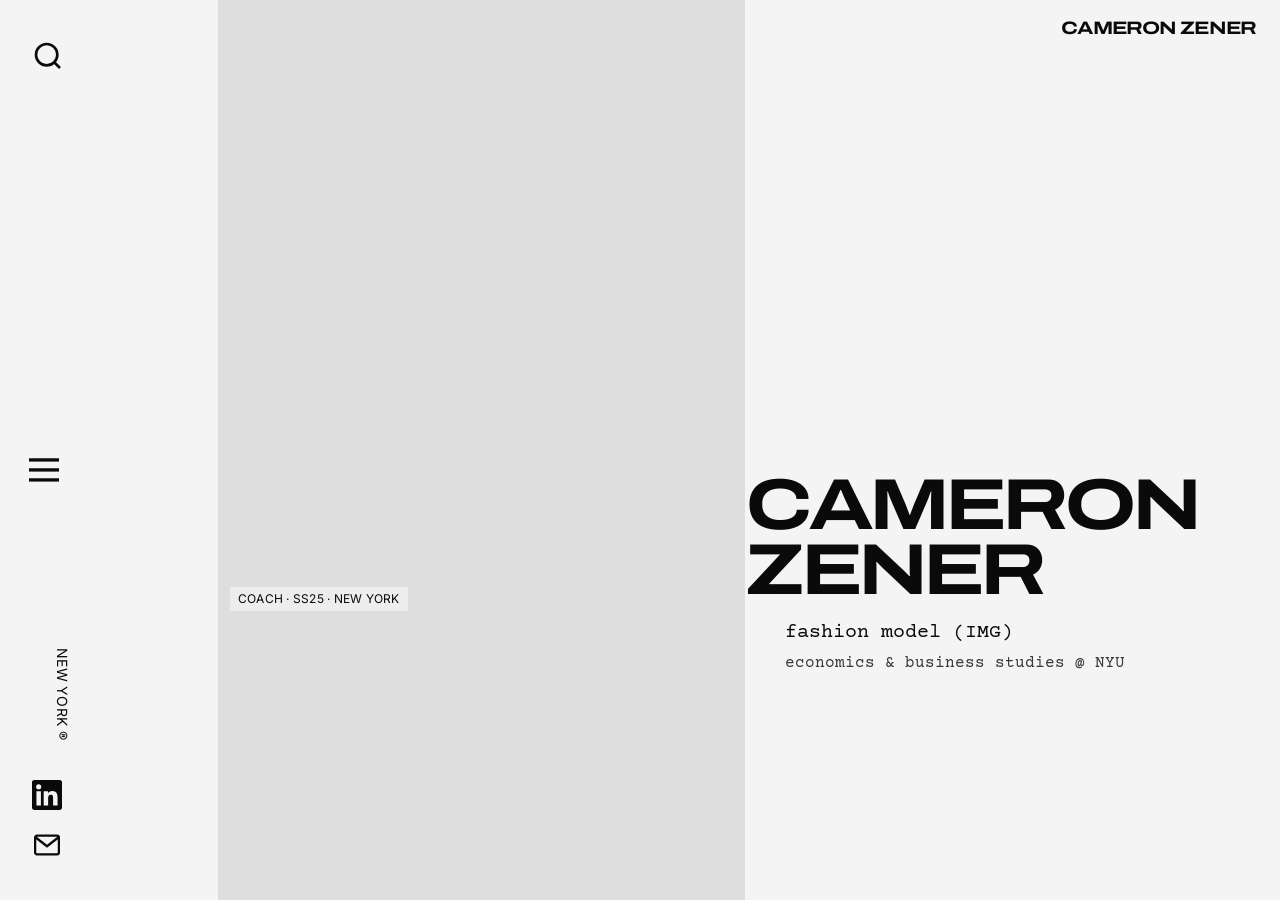
==== commit aadcef25: "Update site: phone layout fixes Co-Authored-By: Claude Opus 5.5 <noreply@anthropic.com>" ====
--- a/index.html
+++ b/index.html
@@ -2,4 +2,4 @@
      Pragmatica Extended -> Archivo Expanded, Aktiv Grotesk -> Inter, Courier Std -> Courier Prime --><link href="https://fonts.googleapis.com/css2?family=Archivo:wdth,wght@125,700;125,800&family=Courier+Prime:ital,wght@0,400;0,700;1,400&family=Inter:wght@400;500&display=swap" rel="stylesheet"><style>
       body { font-family: "Courier Prime", "Courier New", monospace; background-color: #000000; color: #f4f4f4; margin: 0; padding: 0; }
       .container { max-width: 100%; margin: 0 auto; }
-    </style><link rel="stylesheet" href="/assets/Layout.DuLoacPO.css"></head><body class="flex flex-col items-center min-h-screen relative max-w-screen p-0 m-0"><main class="container min-h-screen px-2 flex flex-col gap-10 overflow-x-clip mx-auto relative md:pl-[17%]"><a href="/" class="absolute top-0 left-0 md:left-auto md:right-0 cursor-pointer z-20" aria-label="Home"><span class="font-display text-base md:text-lg block m-3 md:m-4 px-2 py-1 bg-black/80">Cameron Zener</span></a><div class="md:flex-row-reverse flex flex-col md:gap-10 relative grow"><div class="relative hidden md:flex flex-1 min-h-screen"><!-- Name with tagline tucked right underneath, overlapping the carousel edge --><div class="absolute z-20 -left-6 lg:-left-10 bottom-1/4 flex flex-col items-start text-left"><h1 class="text-5xl lg:text-6xl xl:text-7xl font-display">Cameron Zener</h1><div class="ml-6 lg:ml-10 mt-4"><p class="text-xl">fashion model (IMG)</p><p class="text-base mt-1 opacity-80">economics &amp; business studies @ NYU</p></div></div></div><section class="w-full flex flex-col md:hidden px-5 z-10"><h1 class="text-[2.6rem] mt-24 font-display">Cameron<br>Zener</h1><div class="self-end text-right pt-3 max-w-72"><p class="text-3xl leading-tight">fashion model (IMG)</p><p class="text-sm mt-1 opacity-80">economics &amp; business studies @ NYU</p></div></section><div class="md:min-h-screen md:w-1/2 max-h-full overflow-hidden"><style>astro-island,astro-slot,astro-static-slot{display:contents}</style><script>(function(){let e=(e,t,n)=>{let r=async()=>{await(await e())()},i=typeof t.value==`object`?t.value:void 0,a={rootMargin:i==null?void 0:i.rootMargin},o=new IntersectionObserver(e=>{for(let t of e)if(t.isIntersecting){o.disconnect(),r();break}},a);for(let e of n.children)o.observe(e)};(self.Astro||(self.Astro={})).visible=e,window.dispatchEvent(new Event(`astro:visible`))})();</script><script>(function(){function e(t){"@babel/helpers - typeof";return e=typeof Symbol==`function`&&typeof Symbol.iterator==`symbol`?function(e){return typeof e}:function(e){return e&&typeof Symbol==`function`&&e.constructor===Symbol&&e!==Symbol.prototype?`symbol`:typeof e},e(t)}function t(t,n){if(e(t)!=`object`||!t)return t;var r=t[Symbol.toPrimitive];if(r!==void 0){var i=r.call(t,n||`default`);if(e(i)!=`object`)return i;throw TypeError(`@@toPrimitive must return a primitive value.`)}return(n===`string`?String:Number)(t)}function n(n){var r=t(n,`string`);return e(r)==`symbol`?r:r+``}function r(e,t,r){return(t=n(t))in e?Object.defineProperty(e,t,{value:r,enumerable:!0,configurable:!0,writable:!0}):e[t]=r,e}let i=/* @__PURE__ */ new Set([`__proto__`,`constructor`,`prototype`]);{let e={0:e=>a(e),1:e=>n(e),2:e=>new RegExp(e),3:e=>new Date(e),4:e=>new Map(n(e)),5:e=>new Set(n(e)),6:e=>BigInt(e),7:e=>new URL(e),8:e=>new Uint8Array(e),9:e=>new Uint16Array(e),10:e=>new Uint32Array(e),11:e=>1/0*e},t=t=>{let[n,r]=t;return n in e?e[n](r):void 0},n=e=>e.map(t),a=e=>typeof e!=`object`||!e?e:Object.fromEntries(Object.entries(e).map(([e,n])=>[e,t(n)]));class o extends HTMLElement{constructor(...e){super(...e),r(this,`Component`,void 0),r(this,`hydrator`,void 0),r(this,`hydrate`,async()=>{var e;if(!this.hydrator||!this.isConnected)return;let t=(e=this.parentElement)==null?void 0:e.closest(`astro-island[ssr]`);if(t){t.addEventListener(`astro:hydrate`,this.hydrate,{once:!0});return}let n=this.querySelectorAll(`astro-slot`),r={},i=this.querySelectorAll(`template[data-astro-template]`);for(let e of i){let t=e.closest(this.tagName);t!=null&&t.isSameNode(this)&&(r[e.getAttribute(`data-astro-template`)||`default`]=e.innerHTML,e.remove())}for(let e of n){let t=e.closest(this.tagName);t!=null&&t.isSameNode(this)&&(r[e.getAttribute(`name`)||`default`]=e.innerHTML)}let o;try{o=this.hasAttribute(`props`)?a(JSON.parse(this.getAttribute(`props`))):{}}catch(e){let t=this.getAttribute(`component-url`)||`<unknown>`,n=this.getAttribute(`component-export`);throw n&&(t+=` (export ${n})`),console.error(`[hydrate] Error parsing props for component ${t}`,this.getAttribute(`props`),e),e}await this.hydrator(this)(this.Component,o,r,{client:this.getAttribute(`client`)}),this.removeAttribute(`ssr`),this.dispatchEvent(new CustomEvent(`astro:hydrate`))}),r(this,`unmount`,()=>{this.isConnected||this.dispatchEvent(new CustomEvent(`astro:unmount`))})}disconnectedCallback(){document.removeEventListener(`astro:after-swap`,this.unmount),document.addEventListener(`astro:after-swap`,this.unmount,{once:!0})}connectedCallback(){if(!this.hasAttribute(`await-children`)||document.readyState===`interactive`||document.readyState===`complete`)this.childrenConnectedCallback();else{let e=()=>{document.removeEventListener(`DOMContentLoaded`,e),t.disconnect(),this.childrenConnectedCallback()},t=new MutationObserver(()=>{var t;((t=this.lastChild)==null?void 0:t.nodeType)===Node.COMMENT_NODE&&this.lastChild.nodeValue===`astro:end`&&(this.lastChild.remove(),e())});t.observe(this,{childList:!0}),document.addEventListener(`DOMContentLoaded`,e)}}async childrenConnectedCallback(){let e=this.getAttribute(`before-hydration-url`);e&&await import(e),this.start()}getRetryImportUrl(e){let t=new URL(e,document.baseURI);return t.searchParams.set(`astro-retry`,Date.now().toString()),t.toString()}async importWithRetry(e){try{return await import(e)}catch(t){return await new Promise(e=>setTimeout(e,1e3)),import(this.getRetryImportUrl(e))}}handleHydrationError(e){let t=this.getAttribute(`component-url`),n=new CustomEvent(`astro:hydration-error`,{cancelable:!0,bubbles:!0,composed:!0,detail:{error:e,componentUrl:t}});this.dispatchEvent(n)&&console.error(`[astro-island] Error hydrating ${t}`,e)}async start(){let e=JSON.parse(this.getAttribute(`opts`)),t=this.getAttribute(`client`);if(Astro[t]===void 0)window.addEventListener(`astro:${t}`,()=>this.start(),{once:!0});else try{await Astro[t](async()=>{let e=this.getAttribute(`renderer-url`);try{let[t,{default:n}]=await Promise.all([this.importWithRetry(this.getAttribute(`component-url`)),e?this.importWithRetry(e):Promise.resolve({default:()=>()=>{}})]),r=this.getAttribute(`component-export`)||`default`;if(r.includes(`.`)){this.Component=t;for(let e of r.split(`.`)){if(i.has(e)||!this.Component||typeof this.Component!=`object`&&typeof this.Component!=`function`||!Object.hasOwn(this.Component,e))throw Error(`Invalid component export path: ${r}`);this.Component=this.Component[e]}}else{if(i.has(r))throw Error(`Invalid component export path: ${r}`);this.Component=t[r]}return this.hydrator=n,this.hydrate}catch(e){return this.handleHydrationError(e),()=>{}}},e,this)}catch(e){this.handleHydrationError(e)}}attributeChangedCallback(){this.hydrate()}}r(o,`observedAttributes`,[`props`]),customElements.get(`astro-island`)||customElements.define(`astro-island`,o)}})();</script><astro-island uid="Z1UtJX7" prefix="r2" component-url="/assets/VerticalCarousel.Bfvhs16A.js" component-export="default" renderer-url="/assets/client.DSgfVHwC.js" props="{&quot;panels&quot;:[1,[[0,{&quot;type&quot;:[0,&quot;video&quot;],&quot;src&quot;:[0,&quot;/home/coach-ss25.mp4&quot;],&quot;alt&quot;:[0,&quot;Coach SS25 runway show&quot;],&quot;caption&quot;:[0,&quot;Coach · SS25 · New York&quot;]}],[0,{&quot;type&quot;:[0,&quot;video&quot;],&quot;src&quot;:[0,&quot;/home/off-white-ss26.mp4&quot;],&quot;alt&quot;:[0,&quot;Off-White SS26 runway show&quot;],&quot;caption&quot;:[0,&quot;Off-White · SS26 · New York&quot;]}],[0,{&quot;type&quot;:[0,&quot;video&quot;],&quot;src&quot;:[0,&quot;/home/who-decides-war-ss26.mp4&quot;],&quot;alt&quot;:[0,&quot;Who Decides War SS26 runway show&quot;],&quot;caption&quot;:[0,&quot;Who Decides War · SS26 · New York&quot;]}],[0,{&quot;type&quot;:[0,&quot;video&quot;],&quot;src&quot;:[0,&quot;/home/coach-fw25.mp4&quot;],&quot;alt&quot;:[0,&quot;Coach FW25 runway show&quot;],&quot;caption&quot;:[0,&quot;Coach · FW25 · New York&quot;]}],[0,{&quot;type&quot;:[0,&quot;video&quot;],&quot;src&quot;:[0,&quot;/home/dsquared2-ss25.mp4&quot;],&quot;alt&quot;:[0,&quot;Dsquared2 SS25 runway show&quot;],&quot;caption&quot;:[0,&quot;Dsquared2 · SS25 · Milan&quot;]}],[0,{&quot;type&quot;:[0,&quot;video&quot;],&quot;src&quot;:[0,&quot;/home/private-policy-ss26.mp4&quot;],&quot;alt&quot;:[0,&quot;Private Policy SS26 runway show&quot;],&quot;caption&quot;:[0,&quot;Private Policy · SS26 · New York&quot;]}],[0,{&quot;type&quot;:[0,&quot;video&quot;],&quot;src&quot;:[0,&quot;/home/jw-anderson-ss25.mp4&quot;],&quot;alt&quot;:[0,&quot;JW Anderson SS25 runway show&quot;],&quot;caption&quot;:[0,&quot;JW Anderson · SS25 · Milan&quot;]}]]]}" ssr client="visible" opts="{&quot;name&quot;:&quot;VerticalCarousel&quot;,&quot;value&quot;:true}" await-children><div class="h-[56vh] md:h-screen w-full overflow-hidden relative" aria-label="Highlights"><div class="h-full md:h-auto flex flex-row md:flex-col items-center w-max md:w-full" style="will-change:transform;transform:none"><div aria-hidden="false" class="h-full md:h-auto flex justify-center w-[72vw] md:w-full"><div class="relative self-center w-full max-w-[60vh] aspect-[3/4] bg-[#dedede]"><video src="/home/coach-ss25.mp4" aria-label="Coach SS25 runway show" autoPlay="" muted="" loop="" playsInline="" preload="auto" class="absolute inset-0 block w-full h-full object-cover"></video><p class="absolute left-3 bottom-3 font-nav text-[10px] md:text-xs tracking-widest bg-black/70 px-2 py-1">Coach · SS25 · New York</p></div></div><div aria-hidden="false" class="h-full md:h-auto flex justify-center w-[72vw] md:w-full"><div class="relative self-center w-full max-w-[60vh] aspect-[3/4] bg-[#dedede]"><video src="/home/off-white-ss26.mp4" aria-label="Off-White SS26 runway show" autoPlay="" muted="" loop="" playsInline="" preload="auto" class="absolute inset-0 block w-full h-full object-cover"></video><p class="absolute left-3 bottom-3 font-nav text-[10px] md:text-xs tracking-widest bg-black/70 px-2 py-1">Off-White · SS26 · New York</p></div></div><div aria-hidden="false" class="h-full md:h-auto flex justify-center w-[72vw] md:w-full"><div class="relative self-center w-full max-w-[60vh] aspect-[3/4] bg-[#dedede]"><video src="/home/who-decides-war-ss26.mp4" aria-label="Who Decides War SS26 runway show" autoPlay="" muted="" loop="" playsInline="" preload="metadata" class="absolute inset-0 block w-full h-full object-cover"></video><p class="absolute left-3 bottom-3 font-nav text-[10px] md:text-xs tracking-widest bg-black/70 px-2 py-1">Who Decides War · SS26 · New York</p></div></div><div aria-hidden="false" class="h-full md:h-auto flex justify-center w-[72vw] md:w-full"><div class="relative self-center w-full max-w-[60vh] aspect-[3/4] bg-[#dedede]"><video src="/home/coach-fw25.mp4" aria-label="Coach FW25 runway show" autoPlay="" muted="" loop="" playsInline="" preload="metadata" class="absolute inset-0 block w-full h-full object-cover"></video><p class="absolute left-3 bottom-3 font-nav text-[10px] md:text-xs tracking-widest bg-black/70 px-2 py-1">Coach · FW25 · New York</p></div></div><div aria-hidden="false" class="h-full md:h-auto flex justify-center w-[72vw] md:w-full"><div class="relative self-center w-full max-w-[60vh] aspect-[3/4] bg-[#dedede]"><video src="/home/dsquared2-ss25.mp4" aria-label="Dsquared2 SS25 runway show" autoPlay="" muted="" loop="" playsInline="" preload="metadata" class="absolute inset-0 block w-full h-full object-cover"></video><p class="absolute left-3 bottom-3 font-nav text-[10px] md:text-xs tracking-widest bg-black/70 px-2 py-1">Dsquared2 · SS25 · Milan</p></div></div><div aria-hidden="false" class="h-full md:h-auto flex justify-center w-[72vw] md:w-full"><div class="relative self-center w-full max-w-[60vh] aspect-[3/4] bg-[#dedede]"><video src="/home/private-policy-ss26.mp4" aria-label="Private Policy SS26 runway show" autoPlay="" muted="" loop="" playsInline="" preload="metadata" class="absolute inset-0 block w-full h-full object-cover"></video><p class="absolute left-3 bottom-3 font-nav text-[10px] md:text-xs tracking-widest bg-black/70 px-2 py-1">Private Policy · SS26 · New York</p></div></div><div aria-hidden="false" class="h-full md:h-auto flex justify-center w-[72vw] md:w-full"><div class="relative self-center w-full max-w-[60vh] aspect-[3/4] bg-[#dedede]"><video src="/home/jw-anderson-ss25.mp4" aria-label="JW Anderson SS25 runway show" autoPlay="" muted="" loop="" playsInline="" preload="metadata" class="absolute inset-0 block w-full h-full object-cover"></video><p class="absolute left-3 bottom-3 font-nav text-[10px] md:text-xs tracking-widest bg-black/70 px-2 py-1">JW Anderson · SS25 · Milan</p></div></div><div aria-hidden="true" class="h-full md:h-auto flex justify-center w-[72vw] md:w-full"><div class="relative self-center w-full max-w-[60vh] aspect-[3/4] bg-[#dedede]"><video src="/home/coach-ss25.mp4" autoPlay="" muted="" loop="" playsInline="" preload="metadata" class="absolute inset-0 block w-full h-full object-cover"></video><p class="absolute left-3 bottom-3 font-nav text-[10px] md:text-xs tracking-widest bg-black/70 px-2 py-1">Coach · SS25 · New York</p></div></div><div aria-hidden="true" class="h-full md:h-auto flex justify-center w-[72vw] md:w-full"><div class="relative self-center w-full max-w-[60vh] aspect-[3/4] bg-[#dedede]"><video src="/home/off-white-ss26.mp4" autoPlay="" muted="" loop="" playsInline="" preload="metadata" class="absolute inset-0 block w-full h-full object-cover"></video><p class="absolute left-3 bottom-3 font-nav text-[10px] md:text-xs tracking-widest bg-black/70 px-2 py-1">Off-White · SS26 · New York</p></div></div><div aria-hidden="true" class="h-full md:h-auto flex justify-center w-[72vw] md:w-full"><div class="relative self-center w-full max-w-[60vh] aspect-[3/4] bg-[#dedede]"><video src="/home/who-decides-war-ss26.mp4" autoPlay="" muted="" loop="" playsInline="" preload="metadata" class="absolute inset-0 block w-full h-full object-cover"></video><p class="absolute left-3 bottom-3 font-nav text-[10px] md:text-xs tracking-widest bg-black/70 px-2 py-1">Who Decides War · SS26 · New York</p></div></div><div aria-hidden="true" class="h-full md:h-auto flex justify-center w-[72vw] md:w-full"><div class="relative self-center w-full max-w-[60vh] aspect-[3/4] bg-[#dedede]"><video src="/home/coach-fw25.mp4" autoPlay="" muted="" loop="" playsInline="" preload="metadata" class="absolute inset-0 block w-full h-full object-cover"></video><p class="absolute left-3 bottom-3 font-nav text-[10px] md:text-xs tracking-widest bg-black/70 px-2 py-1">Coach · FW25 · New York</p></div></div><div aria-hidden="true" class="h-full md:h-auto flex justify-center w-[72vw] md:w-full"><div class="relative self-center w-full max-w-[60vh] aspect-[3/4] bg-[#dedede]"><video src="/home/dsquared2-ss25.mp4" autoPlay="" muted="" loop="" playsInline="" preload="metadata" class="absolute inset-0 block w-full h-full object-cover"></video><p class="absolute left-3 bottom-3 font-nav text-[10px] md:text-xs tracking-widest bg-black/70 px-2 py-1">Dsquared2 · SS25 · Milan</p></div></div><div aria-hidden="true" class="h-full md:h-auto flex justify-center w-[72vw] md:w-full"><div class="relative self-center w-full max-w-[60vh] aspect-[3/4] bg-[#dedede]"><video src="/home/private-policy-ss26.mp4" autoPlay="" muted="" loop="" playsInline="" preload="metadata" class="absolute inset-0 block w-full h-full object-cover"></video><p class="absolute left-3 bottom-3 font-nav text-[10px] md:text-xs tracking-widest bg-black/70 px-2 py-1">Private Policy · SS26 · New York</p></div></div><div aria-hidden="true" class="h-full md:h-auto flex justify-center w-[72vw] md:w-full"><div class="relative self-center w-full max-w-[60vh] aspect-[3/4] bg-[#dedede]"><video src="/home/jw-anderson-ss25.mp4" autoPlay="" muted="" loop="" playsInline="" preload="metadata" class="absolute inset-0 block w-full h-full object-cover"></video><p class="absolute left-3 bottom-3 font-nav text-[10px] md:text-xs tracking-widest bg-black/70 px-2 py-1">JW Anderson · SS25 · Milan</p></div></div></div></div><!--astro:end--></astro-island></div></div><section class="hidden p-2 fixed left-6 md:flex flex-col w-2/12 py-10 justify-between h-full min-h-screen z-30"><div class="flex justify-start relative z-10"><script>(function(){let e=(e,t)=>{let n=async()=>{await(await e())()},r=typeof t.value==`object`?t.value:void 0,i={timeout:r==null?void 0:r.timeout};`requestIdleCallback`in window?window.requestIdleCallback(n,i):setTimeout(n,i.timeout||200)};(self.Astro||(self.Astro={})).idle=e,window.dispatchEvent(new Event(`astro:idle`))})();</script><astro-island uid="70l7L" prefix="r6" component-url="/assets/SearchBar.BFJyZf34.js" component-export="default" renderer-url="/assets/client.DSgfVHwC.js" props="{&quot;items&quot;:[1,[[0,{&quot;title&quot;:[0,&quot;Economic Development Group, Journalism Team&quot;],&quot;url&quot;:[0,&quot;/experience/edg/&quot;],&quot;collection&quot;:[0,&quot;experience&quot;]}],[0,{&quot;title&quot;:[0,&quot;IMG Models, Fashion Model&quot;],&quot;url&quot;:[0,&quot;/experience/img-models/&quot;],&quot;collection&quot;:[0,&quot;experience&quot;]}],[0,{&quot;title&quot;:[0,&quot;Luxury and Retail Association, Member, Mentee &amp; Outreach&quot;],&quot;url&quot;:[0,&quot;/experience/lara/&quot;],&quot;collection&quot;:[0,&quot;experience&quot;]}],[0,{&quot;title&quot;:[0,&quot;Net Impact, Mentee&quot;],&quot;url&quot;:[0,&quot;/experience/net-impact/&quot;],&quot;collection&quot;:[0,&quot;experience&quot;]}],[0,{&quot;title&quot;:[0,&quot;Seaport Research Partners, Analyst in Equity Research&quot;],&quot;url&quot;:[0,&quot;/experience/seaport-research-partners/&quot;],&quot;collection&quot;:[0,&quot;experience&quot;]}],[0,{&quot;title&quot;:[0,&quot;Tinker Taylor, Outreach Intern&quot;],&quot;url&quot;:[0,&quot;/experience/tinker-taylor/&quot;],&quot;collection&quot;:[0,&quot;experience&quot;]}]]]}" ssr client="idle" opts="{&quot;name&quot;:&quot;SearchBar&quot;,&quot;value&quot;:true}" await-children><div class="relative"><button class="cursor-pointer text-white" aria-label="Open search bar" aria-expanded="false"><svg class="w-8 h-8" viewBox="0 0 24 24" fill="none" stroke="currentColor" stroke-width="2"><circle cx="11" cy="11" r="8"></circle><path d="m21 21-4.35-4.35"></path></svg></button></div><!--astro:end--></astro-island></div><astro-island uid="ZertaV" prefix="r7" component-url="/assets/DeskNav.KhwYzTaq.js" component-export="default" renderer-url="/assets/client.DSgfVHwC.js" props="{}" ssr client="idle" opts="{&quot;name&quot;:&quot;DeskNav&quot;,&quot;value&quot;:true}" await-children><div class="flex flex-col items-start absolute top-1/2 left-0"><div style="opacity:0;transform:translateY(-10px)"><button class="cursor-pointer" aria-label="Open navigation menu" aria-expanded="false"><svg class="w-10 h-10" viewBox="0 0 24 24" fill="none" stroke="currentColor" stroke-width="2"><line x1="3" y1="6" x2="21" y2="6"></line><line x1="3" y1="12" x2="21" y2="12"></line><line x1="3" y1="18" x2="21" y2="18"></line></svg></button></div></div><!--astro:end--></astro-island><div class="flex flex-col justify-end items-start text-3xl gap-5 relative z-10"><span class="font-nav text-sm rotate-90 absolute -top-24 -left-4 whitespace-nowrap">New York &reg;</span><a href="https://www.linkedin.com/in/cameronzener/" target="_blank" rel="noopener" aria-label="LinkedIn"><svg width="1em" height="1em" viewBox="0 0 24 24" data-icon="linkedin"><symbol id="ai:local:linkedin"><path fill="currentColor" d="M20.45 20.45h-3.56v-5.57c0-1.33-.02-3.04-1.85-3.04-1.85 0-2.14 1.45-2.14 2.94v5.67H9.35V9h3.41v1.56h.05c.48-.9 1.64-1.85 3.37-1.85 3.6 0 4.27 2.37 4.27 5.46zM5.34 7.43a2.06 2.06 0 1 1 0-4.13 2.06 2.06 0 0 1 0 4.13m1.78 13.02H3.56V9h3.56zM22.22 0H1.77C.79 0 0 .77 0 1.73v20.54C0 23.23.79 24 1.77 24h20.45c.98 0 1.78-.77 1.78-1.73V1.73C24 .77 23.2 0 22.22 0"/></symbol><use href="#ai:local:linkedin"></use></svg></a><a href="mailto:ccamzener@gmail.com" aria-label="Email"><svg width="1em" height="1em" viewBox="0 0 24 24" data-icon="mail"><symbol id="ai:local:mail"><g fill="none" stroke="currentColor" stroke-linecap="round" stroke-linejoin="round" stroke-width="1.8"><rect width="19" height="15" x="2.5" y="4.5" rx="1.5"/><path d="m3 6 9 7 9-7"/></g></symbol><use href="#ai:local:mail"></use></svg></a></div></section><astro-island uid="ZSbCBT" prefix="r3" component-url="/assets/Hamburger.EmimTUyg.js" component-export="default" renderer-url="/assets/client.DSgfVHwC.js" props="{}" ssr client="idle" opts="{&quot;name&quot;:&quot;Hamburger&quot;,&quot;value&quot;:true}" await-children><div class="fixed bottom-0  z-50 max-w-screen left-0 w-full bg-background border-t border-white/20 flex flex-col md:hidden transition-all duration-500 ease-in-out"><nav class="flex flex-col items-center  w-full overflow-hidden transition-all duration-500 ease-in-out h-0 opacity-0 pointer-events-none"><ul class="font-nav my-auto flex flex-col gap-5 text-3xl text-center"><li><a href="/" target="_self" rel="noopener noreferrer" class="animated-link ">Home</a></li><li><a href="/experience" target="_self" rel="noopener noreferrer" class="animated-link ">Experience</a></li><li><a href="/lookbook" target="_self" rel="noopener noreferrer" class="animated-link ">Lookbook</a></li><li><a href="/about" target="_self" rel="noopener noreferrer" class="animated-link ">About</a></li><li><a href="/contact" target="_self" rel="noopener noreferrer" class="animated-link ">Contact</a></li></ul><div class="flex pb-5"><a href="https://www.linkedin.com/in/cameronzener/" target="_blank" rel="noopener noreferrer" aria-label="LinkedIn"><img src="/icons/linkedin.svg" alt="LinkedIn" class="w-9 h-9 mx-3 invert transition-transform duration-300 hover:scale-110"/></a><a href="mailto:ccamzener@gmail.com" aria-label="Email"><img src="/icons/mail.svg" alt="Email" class="w-9 h-9 mx-3 invert transition-transform duration-300 hover:scale-110"/></a></div></nav><div class="py-4 px-5 transition-opacity duration-300">© <!-- -->2026<!-- --> <!-- -->Cameron Zener</div><div class="z-50 absolute right-2 bottom-4"><button aria-expanded="false" aria-label="Open menu"><svg xmlns="http://www.w3.org/2000/svg" width="24" height="24" viewBox="0 0 24 24"><g fill="none" stroke="currentColor" stroke-dasharray="16" stroke-dashoffset="16" stroke-linecap="round" stroke-linejoin="round" stroke-width="2"><path d="M5 5h14"><animate fill="freeze" attributeName="stroke-dashoffset" dur="0.2s" values="16;0"></animate></path><path d="M5 12h14"><animate fill="freeze" attributeName="stroke-dashoffset" begin="0.2s" dur="0.2s" values="16;0"></animate></path><path d="M5 19h14"><animate fill="freeze" attributeName="stroke-dashoffset" begin="0.4s" dur="0.2s" values="16;0"></animate></path></g></svg></button></div></div><!--astro:end--></astro-island></main></body></html>+    </style><link rel="stylesheet" href="/assets/Layout.C9BgXl0N.css"></head><body class="flex flex-col items-center min-h-screen relative max-w-screen p-0 m-0"><main class="container min-h-screen px-2 flex flex-col gap-10 overflow-x-clip mx-auto relative md:pl-[17%]"><a href="/" class="absolute top-0 left-0 md:left-auto md:right-0 cursor-pointer z-20" aria-label="Home"><span class="font-display block m-3 md:m-4 px-2 py-1 bg-black/80 md:text-lg text-[2.6rem] leading-[0.95] mt-5 max-w-[11ch] md:max-w-none md:leading-normal md:mt-4">Cameron Zener</span></a><div class="md:flex-row-reverse flex flex-col md:gap-10 relative grow"><div class="relative hidden md:flex flex-1 min-h-screen"><!-- Name with tagline tucked right underneath, overlapping the carousel edge --><div class="absolute z-20 -left-6 lg:-left-10 bottom-1/4 flex flex-col items-start text-left"><h1 class="text-5xl lg:text-6xl xl:text-7xl font-display">Cameron Zener</h1><div class="ml-6 lg:ml-10 mt-4"><p class="text-xl">fashion model (IMG)</p><p class="text-base mt-1 opacity-80">economics &amp; business studies @ NYU</p></div></div></div><section class="w-full flex flex-col md:hidden px-3 pt-32 z-10 text-left"><p class="text-3xl leading-tight">fashion model (IMG)</p><p class="text-sm mt-1 opacity-80">economics &amp; business studies @ NYU</p></section><div class="md:min-h-screen md:w-1/2 max-h-full overflow-hidden"><style>astro-island,astro-slot,astro-static-slot{display:contents}</style><script>(function(){let e=(e,t,n)=>{let r=async()=>{await(await e())()},i=typeof t.value==`object`?t.value:void 0,a={rootMargin:i==null?void 0:i.rootMargin},o=new IntersectionObserver(e=>{for(let t of e)if(t.isIntersecting){o.disconnect(),r();break}},a);for(let e of n.children)o.observe(e)};(self.Astro||(self.Astro={})).visible=e,window.dispatchEvent(new Event(`astro:visible`))})();</script><script>(function(){function e(t){"@babel/helpers - typeof";return e=typeof Symbol==`function`&&typeof Symbol.iterator==`symbol`?function(e){return typeof e}:function(e){return e&&typeof Symbol==`function`&&e.constructor===Symbol&&e!==Symbol.prototype?`symbol`:typeof e},e(t)}function t(t,n){if(e(t)!=`object`||!t)return t;var r=t[Symbol.toPrimitive];if(r!==void 0){var i=r.call(t,n||`default`);if(e(i)!=`object`)return i;throw TypeError(`@@toPrimitive must return a primitive value.`)}return(n===`string`?String:Number)(t)}function n(n){var r=t(n,`string`);return e(r)==`symbol`?r:r+``}function r(e,t,r){return(t=n(t))in e?Object.defineProperty(e,t,{value:r,enumerable:!0,configurable:!0,writable:!0}):e[t]=r,e}let i=/* @__PURE__ */ new Set([`__proto__`,`constructor`,`prototype`]);{let e={0:e=>a(e),1:e=>n(e),2:e=>new RegExp(e),3:e=>new Date(e),4:e=>new Map(n(e)),5:e=>new Set(n(e)),6:e=>BigInt(e),7:e=>new URL(e),8:e=>new Uint8Array(e),9:e=>new Uint16Array(e),10:e=>new Uint32Array(e),11:e=>1/0*e},t=t=>{let[n,r]=t;return n in e?e[n](r):void 0},n=e=>e.map(t),a=e=>typeof e!=`object`||!e?e:Object.fromEntries(Object.entries(e).map(([e,n])=>[e,t(n)]));class o extends HTMLElement{constructor(...e){super(...e),r(this,`Component`,void 0),r(this,`hydrator`,void 0),r(this,`hydrate`,async()=>{var e;if(!this.hydrator||!this.isConnected)return;let t=(e=this.parentElement)==null?void 0:e.closest(`astro-island[ssr]`);if(t){t.addEventListener(`astro:hydrate`,this.hydrate,{once:!0});return}let n=this.querySelectorAll(`astro-slot`),r={},i=this.querySelectorAll(`template[data-astro-template]`);for(let e of i){let t=e.closest(this.tagName);t!=null&&t.isSameNode(this)&&(r[e.getAttribute(`data-astro-template`)||`default`]=e.innerHTML,e.remove())}for(let e of n){let t=e.closest(this.tagName);t!=null&&t.isSameNode(this)&&(r[e.getAttribute(`name`)||`default`]=e.innerHTML)}let o;try{o=this.hasAttribute(`props`)?a(JSON.parse(this.getAttribute(`props`))):{}}catch(e){let t=this.getAttribute(`component-url`)||`<unknown>`,n=this.getAttribute(`component-export`);throw n&&(t+=` (export ${n})`),console.error(`[hydrate] Error parsing props for component ${t}`,this.getAttribute(`props`),e),e}await this.hydrator(this)(this.Component,o,r,{client:this.getAttribute(`client`)}),this.removeAttribute(`ssr`),this.dispatchEvent(new CustomEvent(`astro:hydrate`))}),r(this,`unmount`,()=>{this.isConnected||this.dispatchEvent(new CustomEvent(`astro:unmount`))})}disconnectedCallback(){document.removeEventListener(`astro:after-swap`,this.unmount),document.addEventListener(`astro:after-swap`,this.unmount,{once:!0})}connectedCallback(){if(!this.hasAttribute(`await-children`)||document.readyState===`interactive`||document.readyState===`complete`)this.childrenConnectedCallback();else{let e=()=>{document.removeEventListener(`DOMContentLoaded`,e),t.disconnect(),this.childrenConnectedCallback()},t=new MutationObserver(()=>{var t;((t=this.lastChild)==null?void 0:t.nodeType)===Node.COMMENT_NODE&&this.lastChild.nodeValue===`astro:end`&&(this.lastChild.remove(),e())});t.observe(this,{childList:!0}),document.addEventListener(`DOMContentLoaded`,e)}}async childrenConnectedCallback(){let e=this.getAttribute(`before-hydration-url`);e&&await import(e),this.start()}getRetryImportUrl(e){let t=new URL(e,document.baseURI);return t.searchParams.set(`astro-retry`,Date.now().toString()),t.toString()}async importWithRetry(e){try{return await import(e)}catch(t){return await new Promise(e=>setTimeout(e,1e3)),import(this.getRetryImportUrl(e))}}handleHydrationError(e){let t=this.getAttribute(`component-url`),n=new CustomEvent(`astro:hydration-error`,{cancelable:!0,bubbles:!0,composed:!0,detail:{error:e,componentUrl:t}});this.dispatchEvent(n)&&console.error(`[astro-island] Error hydrating ${t}`,e)}async start(){let e=JSON.parse(this.getAttribute(`opts`)),t=this.getAttribute(`client`);if(Astro[t]===void 0)window.addEventListener(`astro:${t}`,()=>this.start(),{once:!0});else try{await Astro[t](async()=>{let e=this.getAttribute(`renderer-url`);try{let[t,{default:n}]=await Promise.all([this.importWithRetry(this.getAttribute(`component-url`)),e?this.importWithRetry(e):Promise.resolve({default:()=>()=>{}})]),r=this.getAttribute(`component-export`)||`default`;if(r.includes(`.`)){this.Component=t;for(let e of r.split(`.`)){if(i.has(e)||!this.Component||typeof this.Component!=`object`&&typeof this.Component!=`function`||!Object.hasOwn(this.Component,e))throw Error(`Invalid component export path: ${r}`);this.Component=this.Component[e]}}else{if(i.has(r))throw Error(`Invalid component export path: ${r}`);this.Component=t[r]}return this.hydrator=n,this.hydrate}catch(e){return this.handleHydrationError(e),()=>{}}},e,this)}catch(e){this.handleHydrationError(e)}}attributeChangedCallback(){this.hydrate()}}r(o,`observedAttributes`,[`props`]),customElements.get(`astro-island`)||customElements.define(`astro-island`,o)}})();</script><astro-island uid="Z1UtJX7" prefix="r2" component-url="/assets/VerticalCarousel.B-oERvQ6.js" component-export="default" renderer-url="/assets/client.DSgfVHwC.js" props="{&quot;panels&quot;:[1,[[0,{&quot;type&quot;:[0,&quot;video&quot;],&quot;src&quot;:[0,&quot;/home/coach-ss25.mp4&quot;],&quot;alt&quot;:[0,&quot;Coach SS25 runway show&quot;],&quot;caption&quot;:[0,&quot;Coach · SS25 · New York&quot;]}],[0,{&quot;type&quot;:[0,&quot;video&quot;],&quot;src&quot;:[0,&quot;/home/off-white-ss26.mp4&quot;],&quot;alt&quot;:[0,&quot;Off-White SS26 runway show&quot;],&quot;caption&quot;:[0,&quot;Off-White · SS26 · New York&quot;]}],[0,{&quot;type&quot;:[0,&quot;video&quot;],&quot;src&quot;:[0,&quot;/home/who-decides-war-ss26.mp4&quot;],&quot;alt&quot;:[0,&quot;Who Decides War SS26 runway show&quot;],&quot;caption&quot;:[0,&quot;Who Decides War · SS26 · New York&quot;]}],[0,{&quot;type&quot;:[0,&quot;video&quot;],&quot;src&quot;:[0,&quot;/home/coach-fw25.mp4&quot;],&quot;alt&quot;:[0,&quot;Coach FW25 runway show&quot;],&quot;caption&quot;:[0,&quot;Coach · FW25 · New York&quot;]}],[0,{&quot;type&quot;:[0,&quot;video&quot;],&quot;src&quot;:[0,&quot;/home/dsquared2-ss25.mp4&quot;],&quot;alt&quot;:[0,&quot;Dsquared2 SS25 runway show&quot;],&quot;caption&quot;:[0,&quot;Dsquared2 · SS25 · Milan&quot;]}],[0,{&quot;type&quot;:[0,&quot;video&quot;],&quot;src&quot;:[0,&quot;/home/private-policy-ss26.mp4&quot;],&quot;alt&quot;:[0,&quot;Private Policy SS26 runway show&quot;],&quot;caption&quot;:[0,&quot;Private Policy · SS26 · New York&quot;]}],[0,{&quot;type&quot;:[0,&quot;video&quot;],&quot;src&quot;:[0,&quot;/home/jw-anderson-ss25.mp4&quot;],&quot;alt&quot;:[0,&quot;JW Anderson SS25 runway show&quot;],&quot;caption&quot;:[0,&quot;JW Anderson · SS25 · Milan&quot;]}]]]}" ssr client="visible" opts="{&quot;name&quot;:&quot;VerticalCarousel&quot;,&quot;value&quot;:true}" await-children><div class="h-[56vh] md:h-screen w-full overflow-hidden relative" aria-label="Highlights"><div class="h-full md:h-auto flex flex-row md:flex-col items-center w-max md:w-full" style="will-change:transform;transform:none"><div aria-hidden="false" class="h-full md:h-auto flex justify-center w-[72vw] md:w-full"><div class="relative self-center w-full max-w-[60vh] aspect-[3/4] bg-[#dedede]"><video src="/home/coach-ss25.mp4" aria-label="Coach SS25 runway show" autoPlay="" muted="" loop="" playsInline="" preload="auto" class="absolute inset-0 block w-full h-full object-cover"></video><p class="absolute left-3 bottom-3 font-nav text-[10px] md:text-xs tracking-widest bg-black/70 px-2 py-1">Coach · SS25 · New York</p></div></div><div aria-hidden="false" class="h-full md:h-auto flex justify-center w-[72vw] md:w-full"><div class="relative self-center w-full max-w-[60vh] aspect-[3/4] bg-[#dedede]"><video src="/home/off-white-ss26.mp4" aria-label="Off-White SS26 runway show" autoPlay="" muted="" loop="" playsInline="" preload="auto" class="absolute inset-0 block w-full h-full object-cover"></video><p class="absolute left-3 bottom-3 font-nav text-[10px] md:text-xs tracking-widest bg-black/70 px-2 py-1">Off-White · SS26 · New York</p></div></div><div aria-hidden="false" class="h-full md:h-auto flex justify-center w-[72vw] md:w-full"><div class="relative self-center w-full max-w-[60vh] aspect-[3/4] bg-[#dedede]"><video src="/home/who-decides-war-ss26.mp4" aria-label="Who Decides War SS26 runway show" autoPlay="" muted="" loop="" playsInline="" preload="metadata" class="absolute inset-0 block w-full h-full object-cover"></video><p class="absolute left-3 bottom-3 font-nav text-[10px] md:text-xs tracking-widest bg-black/70 px-2 py-1">Who Decides War · SS26 · New York</p></div></div><div aria-hidden="false" class="h-full md:h-auto flex justify-center w-[72vw] md:w-full"><div class="relative self-center w-full max-w-[60vh] aspect-[3/4] bg-[#dedede]"><video src="/home/coach-fw25.mp4" aria-label="Coach FW25 runway show" autoPlay="" muted="" loop="" playsInline="" preload="metadata" class="absolute inset-0 block w-full h-full object-cover"></video><p class="absolute left-3 bottom-3 font-nav text-[10px] md:text-xs tracking-widest bg-black/70 px-2 py-1">Coach · FW25 · New York</p></div></div><div aria-hidden="false" class="h-full md:h-auto flex justify-center w-[72vw] md:w-full"><div class="relative self-center w-full max-w-[60vh] aspect-[3/4] bg-[#dedede]"><video src="/home/dsquared2-ss25.mp4" aria-label="Dsquared2 SS25 runway show" autoPlay="" muted="" loop="" playsInline="" preload="metadata" class="absolute inset-0 block w-full h-full object-cover"></video><p class="absolute left-3 bottom-3 font-nav text-[10px] md:text-xs tracking-widest bg-black/70 px-2 py-1">Dsquared2 · SS25 · Milan</p></div></div><div aria-hidden="false" class="h-full md:h-auto flex justify-center w-[72vw] md:w-full"><div class="relative self-center w-full max-w-[60vh] aspect-[3/4] bg-[#dedede]"><video src="/home/private-policy-ss26.mp4" aria-label="Private Policy SS26 runway show" autoPlay="" muted="" loop="" playsInline="" preload="metadata" class="absolute inset-0 block w-full h-full object-cover"></video><p class="absolute left-3 bottom-3 font-nav text-[10px] md:text-xs tracking-widest bg-black/70 px-2 py-1">Private Policy · SS26 · New York</p></div></div><div aria-hidden="false" class="h-full md:h-auto flex justify-center w-[72vw] md:w-full"><div class="relative self-center w-full max-w-[60vh] aspect-[3/4] bg-[#dedede]"><video src="/home/jw-anderson-ss25.mp4" aria-label="JW Anderson SS25 runway show" autoPlay="" muted="" loop="" playsInline="" preload="metadata" class="absolute inset-0 block w-full h-full object-cover"></video><p class="absolute left-3 bottom-3 font-nav text-[10px] md:text-xs tracking-widest bg-black/70 px-2 py-1">JW Anderson · SS25 · Milan</p></div></div><div aria-hidden="true" class="h-full md:h-auto flex justify-center w-[72vw] md:w-full"><div class="relative self-center w-full max-w-[60vh] aspect-[3/4] bg-[#dedede]"><video src="/home/coach-ss25.mp4" autoPlay="" muted="" loop="" playsInline="" preload="metadata" class="absolute inset-0 block w-full h-full object-cover"></video><p class="absolute left-3 bottom-3 font-nav text-[10px] md:text-xs tracking-widest bg-black/70 px-2 py-1">Coach · SS25 · New York</p></div></div><div aria-hidden="true" class="h-full md:h-auto flex justify-center w-[72vw] md:w-full"><div class="relative self-center w-full max-w-[60vh] aspect-[3/4] bg-[#dedede]"><video src="/home/off-white-ss26.mp4" autoPlay="" muted="" loop="" playsInline="" preload="metadata" class="absolute inset-0 block w-full h-full object-cover"></video><p class="absolute left-3 bottom-3 font-nav text-[10px] md:text-xs tracking-widest bg-black/70 px-2 py-1">Off-White · SS26 · New York</p></div></div><div aria-hidden="true" class="h-full md:h-auto flex justify-center w-[72vw] md:w-full"><div class="relative self-center w-full max-w-[60vh] aspect-[3/4] bg-[#dedede]"><video src="/home/who-decides-war-ss26.mp4" autoPlay="" muted="" loop="" playsInline="" preload="metadata" class="absolute inset-0 block w-full h-full object-cover"></video><p class="absolute left-3 bottom-3 font-nav text-[10px] md:text-xs tracking-widest bg-black/70 px-2 py-1">Who Decides War · SS26 · New York</p></div></div><div aria-hidden="true" class="h-full md:h-auto flex justify-center w-[72vw] md:w-full"><div class="relative self-center w-full max-w-[60vh] aspect-[3/4] bg-[#dedede]"><video src="/home/coach-fw25.mp4" autoPlay="" muted="" loop="" playsInline="" preload="metadata" class="absolute inset-0 block w-full h-full object-cover"></video><p class="absolute left-3 bottom-3 font-nav text-[10px] md:text-xs tracking-widest bg-black/70 px-2 py-1">Coach · FW25 · New York</p></div></div><div aria-hidden="true" class="h-full md:h-auto flex justify-center w-[72vw] md:w-full"><div class="relative self-center w-full max-w-[60vh] aspect-[3/4] bg-[#dedede]"><video src="/home/dsquared2-ss25.mp4" autoPlay="" muted="" loop="" playsInline="" preload="metadata" class="absolute inset-0 block w-full h-full object-cover"></video><p class="absolute left-3 bottom-3 font-nav text-[10px] md:text-xs tracking-widest bg-black/70 px-2 py-1">Dsquared2 · SS25 · Milan</p></div></div><div aria-hidden="true" class="h-full md:h-auto flex justify-center w-[72vw] md:w-full"><div class="relative self-center w-full max-w-[60vh] aspect-[3/4] bg-[#dedede]"><video src="/home/private-policy-ss26.mp4" autoPlay="" muted="" loop="" playsInline="" preload="metadata" class="absolute inset-0 block w-full h-full object-cover"></video><p class="absolute left-3 bottom-3 font-nav text-[10px] md:text-xs tracking-widest bg-black/70 px-2 py-1">Private Policy · SS26 · New York</p></div></div><div aria-hidden="true" class="h-full md:h-auto flex justify-center w-[72vw] md:w-full"><div class="relative self-center w-full max-w-[60vh] aspect-[3/4] bg-[#dedede]"><video src="/home/jw-anderson-ss25.mp4" autoPlay="" muted="" loop="" playsInline="" preload="metadata" class="absolute inset-0 block w-full h-full object-cover"></video><p class="absolute left-3 bottom-3 font-nav text-[10px] md:text-xs tracking-widest bg-black/70 px-2 py-1">JW Anderson · SS25 · Milan</p></div></div></div></div><!--astro:end--></astro-island></div></div><section class="hidden p-2 fixed left-6 md:flex flex-col w-2/12 py-10 justify-between h-full min-h-screen z-30"><div class="flex justify-start relative z-10"><script>(function(){let e=(e,t)=>{let n=async()=>{await(await e())()},r=typeof t.value==`object`?t.value:void 0,i={timeout:r==null?void 0:r.timeout};`requestIdleCallback`in window?window.requestIdleCallback(n,i):setTimeout(n,i.timeout||200)};(self.Astro||(self.Astro={})).idle=e,window.dispatchEvent(new Event(`astro:idle`))})();</script><astro-island uid="70l7L" prefix="r6" component-url="/assets/SearchBar.BFJyZf34.js" component-export="default" renderer-url="/assets/client.DSgfVHwC.js" props="{&quot;items&quot;:[1,[[0,{&quot;title&quot;:[0,&quot;Economic Development Group, Journalism Team&quot;],&quot;url&quot;:[0,&quot;/experience/edg/&quot;],&quot;collection&quot;:[0,&quot;experience&quot;]}],[0,{&quot;title&quot;:[0,&quot;IMG Models, Fashion Model&quot;],&quot;url&quot;:[0,&quot;/experience/img-models/&quot;],&quot;collection&quot;:[0,&quot;experience&quot;]}],[0,{&quot;title&quot;:[0,&quot;Luxury and Retail Association, Member, Mentee &amp; Outreach&quot;],&quot;url&quot;:[0,&quot;/experience/lara/&quot;],&quot;collection&quot;:[0,&quot;experience&quot;]}],[0,{&quot;title&quot;:[0,&quot;Net Impact, Mentee&quot;],&quot;url&quot;:[0,&quot;/experience/net-impact/&quot;],&quot;collection&quot;:[0,&quot;experience&quot;]}],[0,{&quot;title&quot;:[0,&quot;Seaport Research Partners, Analyst in Equity Research&quot;],&quot;url&quot;:[0,&quot;/experience/seaport-research-partners/&quot;],&quot;collection&quot;:[0,&quot;experience&quot;]}],[0,{&quot;title&quot;:[0,&quot;Tinker Taylor, Outreach Intern&quot;],&quot;url&quot;:[0,&quot;/experience/tinker-taylor/&quot;],&quot;collection&quot;:[0,&quot;experience&quot;]}]]]}" ssr client="idle" opts="{&quot;name&quot;:&quot;SearchBar&quot;,&quot;value&quot;:true}" await-children><div class="relative"><button class="cursor-pointer text-white" aria-label="Open search bar" aria-expanded="false"><svg class="w-8 h-8" viewBox="0 0 24 24" fill="none" stroke="currentColor" stroke-width="2"><circle cx="11" cy="11" r="8"></circle><path d="m21 21-4.35-4.35"></path></svg></button></div><!--astro:end--></astro-island></div><astro-island uid="ZertaV" prefix="r7" component-url="/assets/DeskNav.CePVo0_1.js" component-export="default" renderer-url="/assets/client.DSgfVHwC.js" props="{}" ssr client="idle" opts="{&quot;name&quot;:&quot;DeskNav&quot;,&quot;value&quot;:true}" await-children><div class="flex flex-col items-start absolute top-1/2 left-0"><div style="opacity:0;transform:translateY(-10px)"><button class="cursor-pointer" aria-label="Open navigation menu" aria-expanded="false"><svg class="w-10 h-10" viewBox="0 0 24 24" fill="none" stroke="currentColor" stroke-width="2"><line x1="3" y1="6" x2="21" y2="6"></line><line x1="3" y1="12" x2="21" y2="12"></line><line x1="3" y1="18" x2="21" y2="18"></line></svg></button></div></div><!--astro:end--></astro-island><div class="flex flex-col justify-end items-start text-3xl gap-5 relative z-10"><span class="font-nav text-sm rotate-90 absolute -top-24 -left-4 whitespace-nowrap">New York &reg;</span><a href="https://www.linkedin.com/in/cameronzener/" target="_blank" rel="noopener" aria-label="LinkedIn"><svg width="1em" height="1em" viewBox="0 0 24 24" data-icon="linkedin"><symbol id="ai:local:linkedin"><path fill="currentColor" d="M20.45 20.45h-3.56v-5.57c0-1.33-.02-3.04-1.85-3.04-1.85 0-2.14 1.45-2.14 2.94v5.67H9.35V9h3.41v1.56h.05c.48-.9 1.64-1.85 3.37-1.85 3.6 0 4.27 2.37 4.27 5.46zM5.34 7.43a2.06 2.06 0 1 1 0-4.13 2.06 2.06 0 0 1 0 4.13m1.78 13.02H3.56V9h3.56zM22.22 0H1.77C.79 0 0 .77 0 1.73v20.54C0 23.23.79 24 1.77 24h20.45c.98 0 1.78-.77 1.78-1.73V1.73C24 .77 23.2 0 22.22 0"/></symbol><use href="#ai:local:linkedin"></use></svg></a><a href="mailto:ccamzener@gmail.com" aria-label="Email"><svg width="1em" height="1em" viewBox="0 0 24 24" data-icon="mail"><symbol id="ai:local:mail"><g fill="none" stroke="currentColor" stroke-linecap="round" stroke-linejoin="round" stroke-width="1.8"><rect width="19" height="15" x="2.5" y="4.5" rx="1.5"/><path d="m3 6 9 7 9-7"/></g></symbol><use href="#ai:local:mail"></use></svg></a></div></section><astro-island uid="Z2wOmIU" prefix="r3" component-url="/assets/Hamburger.C0kEbR2i.js" component-export="default" renderer-url="/assets/client.DSgfVHwC.js" props="{}" ssr client="idle" opts="{&quot;name&quot;:&quot;Hamburger&quot;,&quot;value&quot;:true}" await-children><div class="md:hidden"><nav aria-hidden="true" class="fixed inset-0 z-40 flex flex-col items-center bg-background transition-opacity duration-300 opacity-0 pointer-events-none"><ul class="font-nav my-auto flex flex-col gap-5 text-3xl text-center"><li><a href="/" target="_self" rel="noopener noreferrer" class="animated-link ">Home</a></li><li><a href="/experience" target="_self" rel="noopener noreferrer" class="animated-link ">Experience</a></li><li><a href="/lookbook" target="_self" rel="noopener noreferrer" class="animated-link ">Lookbook</a></li><li><a href="/about" target="_self" rel="noopener noreferrer" class="animated-link ">About</a></li><li><a href="/contact" target="_self" rel="noopener noreferrer" class="animated-link ">Contact</a></li></ul><div class="flex pb-10"><a href="https://www.linkedin.com/in/cameronzener/" target="_blank" rel="noopener noreferrer" aria-label="LinkedIn"><img src="/icons/linkedin.svg" alt="LinkedIn" class="w-9 h-9 mx-3"/></a><a href="mailto:ccamzener@gmail.com" aria-label="Email"><img src="/icons/mail.svg" alt="Email" class="w-9 h-9 mx-3"/></a></div></nav><button class="fixed top-3 right-3 z-50 p-2 bg-background/80 rounded-sm" aria-expanded="false" aria-label="Open menu"><svg xmlns="http://www.w3.org/2000/svg" width="26" height="26" viewBox="0 0 24 24" fill="none" stroke="currentColor" stroke-width="2" stroke-linecap="round"><path d="M4 6h16M4 12h16M4 18h16"></path></svg></button></div><!--astro:end--></astro-island></main></body></html>
--- a/assets/Layout.C9BgXl0N.css
+++ b/assets/Layout.C9BgXl0N.css
@@ -0,0 +1,2 @@
+/*! tailwindcss v4.3.5 | MIT License | https://tailwindcss.com */
+@layer properties{@supports (((-webkit-hyphens:none)) and (not (margin-trim:block))) or ((-moz-orient:inline) and (not (color:rgb(from red r g b)))){*,:before,:after,::backdrop{--tw-rotate-x:initial;--tw-rotate-y:initial;--tw-rotate-z:initial;--tw-skew-x:initial;--tw-skew-y:initial;--tw-space-y-reverse:0;--tw-divide-y-reverse:0;--tw-border-style:solid;--tw-leading:initial;--tw-font-weight:initial;--tw-tracking:initial;--tw-shadow:0 0 #0000;--tw-shadow-color:initial;--tw-shadow-alpha:100%;--tw-inset-shadow:0 0 #0000;--tw-inset-shadow-color:initial;--tw-inset-shadow-alpha:100%;--tw-ring-color:initial;--tw-ring-shadow:0 0 #0000;--tw-inset-ring-color:initial;--tw-inset-ring-shadow:0 0 #0000;--tw-ring-inset:initial;--tw-ring-offset-width:0px;--tw-ring-offset-color:#fff;--tw-ring-offset-shadow:0 0 #0000;--tw-outline-style:solid;--tw-blur:initial;--tw-brightness:initial;--tw-contrast:initial;--tw-grayscale:initial;--tw-hue-rotate:initial;--tw-invert:initial;--tw-opacity:initial;--tw-saturate:initial;--tw-sepia:initial;--tw-drop-shadow:initial;--tw-drop-shadow-color:initial;--tw-drop-shadow-alpha:100%;--tw-drop-shadow-size:initial;--tw-duration:initial;--tw-ease:initial;--tw-translate-x:0;--tw-translate-y:0;--tw-translate-z:0}}}@layer theme{:root,:host{--font-sans:"Courier Prime", "Courier New", monospace;--font-mono:ui-monospace, SFMono-Regular, Menlo, Monaco, Consolas, "Liberation Mono", "Courier New", monospace;--color-neutral-400:oklch(70.8% 0 none);--color-black:#040404;--color-white:#f4f4f4;--spacing:.25rem;--container-md:28rem;--container-lg:32rem;--container-2xl:42rem;--container-3xl:48rem;--container-5xl:64rem;--text-xs:.75rem;--text-xs--line-height:calc(1 / .75);--text-sm:.875rem;--text-sm--line-height:calc(1.25 / .875);--text-base:1rem;--text-base--line-height:calc(1.5 / 1);--text-lg:1.125rem;--text-lg--line-height:calc(1.75 / 1.125);--text-xl:1.25rem;--text-xl--line-height:calc(1.75 / 1.25);--text-2xl:1.5rem;--text-2xl--line-height:calc(2 / 1.5);--text-3xl:1.875rem;--text-3xl--line-height:calc(2.25 / 1.875);--text-4xl:2.25rem;--text-4xl--line-height:calc(2.5 / 2.25);--text-5xl:3rem;--text-5xl--line-height:1;--text-6xl:3.75rem;--text-6xl--line-height:1;--text-7xl:4.5rem;--text-7xl--line-height:1;--text-8xl:6rem;--text-8xl--line-height:1;--text-9xl:8rem;--text-9xl--line-height:1;--font-weight-medium:500;--font-weight-semibold:600;--font-weight-bold:700;--tracking-widest:.1em;--leading-tight:1.25;--leading-snug:1.375;--leading-normal:1.5;--radius-sm:.25rem;--radius-lg:.5rem;--radius-xl:.75rem;--ease-in-out:cubic-bezier(.4, 0, .2, 1);--default-transition-duration:.15s;--default-transition-timing-function:cubic-bezier(.4, 0, .2, 1);--default-font-family:var(--font-sans);--default-mono-font-family:var(--font-mono);--font-nav:"Inter", "Helvetica Neue", Arial, sans-serif;--font-display:"Archivo", "Helvetica Neue", Arial, sans-serif;--color-primary:#8c8c8c;--color-muted:#0d0d0d;--color-background:#000}}@layer base{*,:after,:before,::backdrop{box-sizing:border-box;border:0 solid;margin:0;padding:0}::file-selector-button{box-sizing:border-box;border:0 solid;margin:0;padding:0}html,:host{-webkit-text-size-adjust:100%;tab-size:4;line-height:1.5;font-family:var(--default-font-family,-apple-system, BlinkMacSystemFont, "Segoe UI", Roboto, "Helvetica Neue", "Noto Sans", Arial, sans-serif, "Apple Color Emoji", "Segoe UI Emoji", "Segoe UI Symbol", "Noto Color Emoji");font-feature-settings:var(--default-font-feature-settings,normal);font-variation-settings:var(--default-font-variation-settings,normal);-webkit-tap-highlight-color:transparent}hr{height:0;color:inherit;border-top-width:1px}abbr:where([title]){text-decoration:underline dotted}h1,h2,h3,h4,h5,h6{font-size:inherit;font-weight:inherit}a{color:inherit;-webkit-text-decoration:inherit;-webkit-text-decoration:inherit;-webkit-text-decoration:inherit;text-decoration:inherit}b,strong{font-weight:bolder}code,kbd,samp,pre{font-family:var(--default-mono-font-family,ui-monospace, SFMono-Regular, Menlo, Monaco, Consolas, "Liberation Mono", "Courier New", monospace);font-feature-settings:var(--default-mono-font-feature-settings,normal);font-variation-settings:var(--default-mono-font-variation-settings,normal);font-size:1em}small{font-size:80%}sub,sup{vertical-align:baseline;font-size:75%;line-height:0;position:relative}sub{bottom:-.25em}sup{top:-.5em}table{text-indent:0;border-color:inherit;border-collapse:collapse}:-moz-focusring:where(:not(iframe)){outline:auto}progress{vertical-align:baseline}summary{display:list-item}ol,ul,menu{list-style:none}img,svg,video,canvas,audio,iframe,embed,object{vertical-align:middle;display:block}img,video{max-width:100%;height:auto}button,input,select,optgroup,textarea{font:inherit;font-feature-settings:inherit;font-variation-settings:inherit;letter-spacing:inherit;color:inherit;opacity:1;background-color:#0000;border-radius:0}::file-selector-button{font:inherit;font-feature-settings:inherit;font-variation-settings:inherit;letter-spacing:inherit;color:inherit;opacity:1;background-color:#0000;border-radius:0}:where(select:is([multiple],[size])) optgroup{font-weight:bolder}:where(select:is([multiple],[size])) optgroup option{padding-inline-start:20px}::file-selector-button{margin-inline-end:4px}::placeholder{opacity:1}@supports (not ((-webkit-appearance:-apple-pay-button))) or (contain-intrinsic-size:1px){::placeholder{color:currentColor}@supports (color:color-mix(in lab, red, red)){::placeholder{color:color-mix(in oklab, currentcolor 50%, transparent)}}}textarea{resize:vertical}::-webkit-search-decoration{-webkit-appearance:none}::-webkit-date-and-time-value{min-height:1lh;text-align:inherit}::-webkit-datetime-edit{display:inline-flex}::-webkit-datetime-edit-fields-wrapper{padding:0}::-webkit-datetime-edit{padding-block:0}::-webkit-datetime-edit-year-field{padding-block:0}::-webkit-datetime-edit-month-field{padding-block:0}::-webkit-datetime-edit-day-field{padding-block:0}::-webkit-datetime-edit-hour-field{padding-block:0}::-webkit-datetime-edit-minute-field{padding-block:0}::-webkit-datetime-edit-second-field{padding-block:0}::-webkit-datetime-edit-millisecond-field{padding-block:0}::-webkit-datetime-edit-meridiem-field{padding-block:0}::-webkit-calendar-picker-indicator{line-height:1}:-moz-ui-invalid{box-shadow:none}button,input:where([type=button],[type=reset],[type=submit]){appearance:button}::file-selector-button{appearance:button}::-webkit-inner-spin-button{height:auto}::-webkit-outer-spin-button{height:auto}[hidden]:where(:not([hidden=until-found])){display:none!important}body{font-family:var(--font-sans);background-color:var(--color-background);color:var(--color-white)}}@layer components;@layer utilities{.pointer-events-none{pointer-events:none}.absolute{position:absolute}.fixed{position:fixed}.relative{position:relative}.static{position:static}.inset-0{inset:0}.-top-1{top:calc(var(--spacing) * -1)}.-top-24{top:calc(var(--spacing) * -24)}.top-0{top:0}.top-1\/2{top:50%}.top-3{top:calc(var(--spacing) * 3)}.right-3{right:calc(var(--spacing) * 3)}.bottom-1\/4{bottom:25%}.bottom-3{bottom:calc(var(--spacing) * 3)}.bottom-6{bottom:calc(var(--spacing) * 6)}.-left-1{left:calc(var(--spacing) * -1)}.-left-4{left:calc(var(--spacing) * -4)}.-left-6{left:calc(var(--spacing) * -6)}.left-0{left:0}.left-3{left:calc(var(--spacing) * 3)}.left-6{left:calc(var(--spacing) * 6)}.z-10{z-index:10}.z-20{z-index:20}.z-30{z-index:30}.z-40{z-index:40}.z-50{z-index:50}.col-span-1{grid-column:span 1/span 1}.container{width:100%}@media (width>=40rem){.container{max-width:40rem}}@media (width>=48rem){.container{max-width:48rem}}@media (width>=64rem){.container{max-width:64rem}}@media (width>=80rem){.container{max-width:80rem}}@media (width>=96rem){.container{max-width:96rem}}@media (width>=120rem){.container{max-width:120rem}}.m-0{margin:0}.m-3{margin:calc(var(--spacing) * 3)}.mx-3{margin-inline:calc(var(--spacing) * 3)}.mx-auto{margin-inline:auto}.my-8{margin-block:calc(var(--spacing) * 8)}.my-auto{margin-block:auto}.mt-0\.5{margin-top:calc(var(--spacing) * .5)}.mt-1{margin-top:var(--spacing)}.mt-2{margin-top:calc(var(--spacing) * 2)}.mt-3{margin-top:calc(var(--spacing) * 3)}.mt-4{margin-top:calc(var(--spacing) * 4)}.mt-5{margin-top:calc(var(--spacing) * 5)}.mt-6{margin-top:calc(var(--spacing) * 6)}.mt-8{margin-top:calc(var(--spacing) * 8)}.mt-10{margin-top:calc(var(--spacing) * 10)}.mt-12{margin-top:calc(var(--spacing) * 12)}.mt-14{margin-top:calc(var(--spacing) * 14)}.mt-20{margin-top:calc(var(--spacing) * 20)}.mt-24{margin-top:calc(var(--spacing) * 24)}.mt-28{margin-top:calc(var(--spacing) * 28)}.mt-auto{margin-top:auto}.mr-5{margin-right:calc(var(--spacing) * 5)}.mb-2{margin-bottom:calc(var(--spacing) * 2)}.mb-3{margin-bottom:calc(var(--spacing) * 3)}.mb-4{margin-bottom:calc(var(--spacing) * 4)}.mb-5{margin-bottom:calc(var(--spacing) * 5)}.mb-6{margin-bottom:calc(var(--spacing) * 6)}.mb-8{margin-bottom:calc(var(--spacing) * 8)}.mb-10{margin-bottom:calc(var(--spacing) * 10)}.mb-12{margin-bottom:calc(var(--spacing) * 12)}.mb-16{margin-bottom:calc(var(--spacing) * 16)}.ml-2{margin-left:calc(var(--spacing) * 2)}.ml-6{margin-left:calc(var(--spacing) * 6)}.block{display:block}.flex{display:flex}.grid{display:grid}.hidden{display:none}.inline-block{display:inline-block}.inline-flex{display:inline-flex}.aspect-\[3\/4\]{aspect-ratio:3/4}.aspect-\[4\/3\]{aspect-ratio:4/3}.aspect-square{aspect-ratio:1}.h-2{height:calc(var(--spacing) * 2)}.h-6{height:calc(var(--spacing) * 6)}.h-8{height:calc(var(--spacing) * 8)}.h-9{height:calc(var(--spacing) * 9)}.h-10{height:calc(var(--spacing) * 10)}.h-14{height:calc(var(--spacing) * 14)}.h-25{height:calc(var(--spacing) * 25)}.h-\[56vh\]{height:56vh}.h-auto{height:auto}.h-full{height:100%}.h-screen{height:100vh}.max-h-72{max-height:calc(var(--spacing) * 72)}.max-h-\[70vh\]{max-height:70vh}.max-h-\[78vh\]{max-height:78vh}.max-h-full{max-height:100%}.min-h-\[40vh\]{min-height:40vh}.min-h-\[80vh\]{min-height:80vh}.min-h-screen{min-height:100vh}.w-2{width:calc(var(--spacing) * 2)}.w-2\/12{width:16.6667%}.w-6{width:calc(var(--spacing) * 6)}.w-8{width:calc(var(--spacing) * 8)}.w-9{width:calc(var(--spacing) * 9)}.w-10{width:calc(var(--spacing) * 10)}.w-14{width:calc(var(--spacing) * 14)}.w-64{width:calc(var(--spacing) * 64)}.w-72{width:calc(var(--spacing) * 72)}.w-\[72vw\]{width:72vw}.w-full{width:100%}.w-max{width:max-content}.max-w-2xl{max-width:var(--container-2xl)}.max-w-3xl{max-width:var(--container-3xl)}.max-w-5xl{max-width:var(--container-5xl)}.max-w-64{max-width:calc(var(--spacing) * 64)}.max-w-\[11ch\]{max-width:11ch}.max-w-\[60vh\]{max-width:60vh}.max-w-\[1000px\]{max-width:1000px}.max-w-\[1100px\]{max-width:1100px}.max-w-\[1200px\]{max-width:1200px}.max-w-\[1400px\]{max-width:1400px}.max-w-full{max-width:100%}.max-w-lg{max-width:var(--container-lg)}.max-w-md{max-width:var(--container-md)}.max-w-screen{max-width:100vw}.min-w-0{min-width:0}.flex-1{flex:1}.flex-shrink{flex-shrink:1}.shrink-0{flex-shrink:0}.grow{flex-grow:1}.-rotate-90{rotate:-90deg}.rotate-45{rotate:45deg}.rotate-90{rotate:90deg}.transform{transform:var(--tw-rotate-x, ) var(--tw-rotate-y, ) var(--tw-rotate-z, ) var(--tw-skew-x, ) var(--tw-skew-y, )}.cursor-pointer{cursor:pointer}.resize{resize:both}.grid-cols-1{grid-template-columns:repeat(1,minmax(0,1fr))}.grid-cols-2{grid-template-columns:repeat(2,minmax(0,1fr))}.flex-col{flex-direction:column}.flex-row{flex-direction:row}.flex-wrap{flex-wrap:wrap}.items-center{align-items:center}.items-end{align-items:flex-end}.items-start{align-items:flex-start}.items-stretch{align-items:stretch}.justify-between{justify-content:space-between}.justify-center{justify-content:center}.justify-end{justify-content:flex-end}.justify-start{justify-content:flex-start}.gap-2{gap:calc(var(--spacing) * 2)}.gap-3{gap:calc(var(--spacing) * 3)}.gap-4{gap:calc(var(--spacing) * 4)}.gap-5{gap:calc(var(--spacing) * 5)}.gap-6{gap:calc(var(--spacing) * 6)}.gap-8{gap:calc(var(--spacing) * 8)}.gap-10{gap:calc(var(--spacing) * 10)}:where(.space-y-1>:not(:last-child)){--tw-space-y-reverse:0;margin-block-start:calc(var(--spacing) * var(--tw-space-y-reverse));margin-block-end:calc(var(--spacing) * calc(1 - var(--tw-space-y-reverse)))}.gap-x-4{column-gap:calc(var(--spacing) * 4)}.gap-x-8{column-gap:calc(var(--spacing) * 8)}.gap-x-12{column-gap:calc(var(--spacing) * 12)}.gap-y-1{row-gap:var(--spacing)}.gap-y-3{row-gap:calc(var(--spacing) * 3)}.gap-y-8{row-gap:calc(var(--spacing) * 8)}:where(.divide-y>:not(:last-child)){--tw-divide-y-reverse:0;border-bottom-style:var(--tw-border-style);border-top-style:var(--tw-border-style);border-top-width:calc(1px * var(--tw-divide-y-reverse));border-bottom-width:calc(1px * calc(1 - var(--tw-divide-y-reverse)))}:where(.divide-white\/15>:not(:last-child)){border-color:#f4f4f426}@supports (color:color-mix(in lab, red, red)){:where(.divide-white\/15>:not(:last-child)){border-color:color-mix(in oklab, var(--color-white) 15%, transparent)}}.self-center{align-self:center}.overflow-hidden{overflow:hidden}.overflow-x-clip{overflow-x:clip}.overflow-y-auto{overflow-y:auto}.rounded-\[3px\]{border-radius:3px}.rounded-full{border-radius:2147483647px}.rounded-lg{border-radius:var(--radius-lg)}.rounded-sm{border-radius:var(--radius-sm)}.rounded-r-xl{border-top-right-radius:var(--radius-xl);border-bottom-right-radius:var(--radius-xl)}.border{border-style:var(--tw-border-style);border-width:1px}.border-t{border-top-style:var(--tw-border-style);border-top-width:1px}.border-b{border-bottom-style:var(--tw-border-style);border-bottom-width:1px}.border-l{border-left-style:var(--tw-border-style);border-left-width:1px}.border-l-2{border-left-style:var(--tw-border-style);border-left-width:2px}.border-dotted{--tw-border-style:dotted;border-style:dotted}.border-white{border-color:var(--color-white)}.border-white\/10{border-color:#f4f4f41a}@supports (color:color-mix(in lab, red, red)){.border-white\/10{border-color:color-mix(in oklab, var(--color-white) 10%, transparent)}}.border-white\/15{border-color:#f4f4f426}@supports (color:color-mix(in lab, red, red)){.border-white\/15{border-color:color-mix(in oklab, var(--color-white) 15%, transparent)}}.border-white\/20{border-color:#f4f4f433}@supports (color:color-mix(in lab, red, red)){.border-white\/20{border-color:color-mix(in oklab, var(--color-white) 20%, transparent)}}.border-white\/25{border-color:#f4f4f440}@supports (color:color-mix(in lab, red, red)){.border-white\/25{border-color:color-mix(in oklab, var(--color-white) 25%, transparent)}}.border-white\/30{border-color:#f4f4f44d}@supports (color:color-mix(in lab, red, red)){.border-white\/30{border-color:color-mix(in oklab, var(--color-white) 30%, transparent)}}.border-white\/40{border-color:#f4f4f466}@supports (color:color-mix(in lab, red, red)){.border-white\/40{border-color:color-mix(in oklab, var(--color-white) 40%, transparent)}}.bg-\[\#dedede\]{background-color:#dedede}.bg-background{background-color:var(--color-background)}.bg-background\/80{background-color:#000c}@supports (color:color-mix(in lab, red, red)){.bg-background\/80{background-color:color-mix(in oklab, var(--color-background) 80%, transparent)}}.bg-black\/70{background-color:#040404b3}@supports (color:color-mix(in lab, red, red)){.bg-black\/70{background-color:color-mix(in oklab, var(--color-black) 70%, transparent)}}.bg-black\/80{background-color:#040404cc}@supports (color:color-mix(in lab, red, red)){.bg-black\/80{background-color:color-mix(in oklab, var(--color-black) 80%, transparent)}}.bg-muted{background-color:var(--color-muted)}.bg-neutral-400{background-color:var(--color-neutral-400)}.bg-transparent{background-color:#0000}.bg-white{background-color:var(--color-white)}.object-contain{object-fit:contain}.object-cover{object-fit:cover}.object-\[50\%_30\%\]{object-position:50% 30%}.p-0{padding:0}.p-2{padding:calc(var(--spacing) * 2)}.p-3{padding:calc(var(--spacing) * 3)}.p-4{padding:calc(var(--spacing) * 4)}.p-5{padding:calc(var(--spacing) * 5)}.p-6{padding:calc(var(--spacing) * 6)}.p-10{padding:calc(var(--spacing) * 10)}.px-2{padding-inline:calc(var(--spacing) * 2)}.px-3{padding-inline:calc(var(--spacing) * 3)}.px-4{padding-inline:calc(var(--spacing) * 4)}.px-5{padding-inline:calc(var(--spacing) * 5)}.py-1{padding-block:var(--spacing)}.py-2{padding-block:calc(var(--spacing) * 2)}.py-4{padding-block:calc(var(--spacing) * 4)}.py-10{padding-block:calc(var(--spacing) * 10)}.py-16{padding-block:calc(var(--spacing) * 16)}.py-32{padding-block:calc(var(--spacing) * 32)}.pt-4{padding-top:calc(var(--spacing) * 4)}.pt-5{padding-top:calc(var(--spacing) * 5)}.pt-10{padding-top:calc(var(--spacing) * 10)}.pt-20{padding-top:calc(var(--spacing) * 20)}.pt-24{padding-top:calc(var(--spacing) * 24)}.pt-32{padding-top:calc(var(--spacing) * 32)}.pr-3{padding-right:calc(var(--spacing) * 3)}.pb-1{padding-bottom:var(--spacing)}.pb-6{padding-bottom:calc(var(--spacing) * 6)}.pb-8{padding-bottom:calc(var(--spacing) * 8)}.pb-10{padding-bottom:calc(var(--spacing) * 10)}.pb-24{padding-bottom:calc(var(--spacing) * 24)}.pb-32{padding-bottom:calc(var(--spacing) * 32)}.pl-5{padding-left:calc(var(--spacing) * 5)}.pl-6{padding-left:calc(var(--spacing) * 6)}.text-center{text-align:center}.text-left{text-align:left}.text-right{text-align:right}.font-display{font-family:var(--font-display)}.font-nav{font-family:var(--font-nav)}.text-2xl{font-size:var(--text-2xl);line-height:var(--tw-leading,var(--text-2xl--line-height))}.text-3xl{font-size:var(--text-3xl);line-height:var(--tw-leading,var(--text-3xl--line-height))}.text-4xl{font-size:var(--text-4xl);line-height:var(--tw-leading,var(--text-4xl--line-height))}.text-5xl{font-size:var(--text-5xl);line-height:var(--tw-leading,var(--text-5xl--line-height))}.text-6xl{font-size:var(--text-6xl);line-height:var(--tw-leading,var(--text-6xl--line-height))}.text-9xl{font-size:var(--text-9xl);line-height:var(--tw-leading,var(--text-9xl--line-height))}.text-base{font-size:var(--text-base);line-height:var(--tw-leading,var(--text-base--line-height))}.text-lg{font-size:var(--text-lg);line-height:var(--tw-leading,var(--text-lg--line-height))}.text-sm{font-size:var(--text-sm);line-height:var(--tw-leading,var(--text-sm--line-height))}.text-xl{font-size:var(--text-xl);line-height:var(--tw-leading,var(--text-xl--line-height))}.text-xs{font-size:var(--text-xs);line-height:var(--tw-leading,var(--text-xs--line-height))}.text-\[2\.6rem\]{font-size:2.6rem}.text-\[10px\]{font-size:10px}.text-\[11px\]{font-size:11px}.text-\[clamp\(1\.5rem\,6\.2vw\,4\.5rem\)\]{font-size:clamp(1.5rem,6.2vw,4.5rem)}.text-\[clamp\(1\.9rem\,8\.2vw\,6rem\)\]{font-size:clamp(1.9rem,8.2vw,6rem)}.text-\[clamp\(1\.9rem\,9vw\,3rem\)\]{font-size:clamp(1.9rem,9vw,3rem)}.leading-\[0\.95\]{--tw-leading:.95;line-height:.95}.leading-none{--tw-leading:1;line-height:1}.leading-snug{--tw-leading:var(--leading-snug);line-height:var(--leading-snug)}.leading-tight{--tw-leading:var(--leading-tight);line-height:var(--leading-tight)}.font-bold{--tw-font-weight:var(--font-weight-bold);font-weight:var(--font-weight-bold)}.font-medium{--tw-font-weight:var(--font-weight-medium);font-weight:var(--font-weight-medium)}.font-semibold{--tw-font-weight:var(--font-weight-semibold);font-weight:var(--font-weight-semibold)}.tracking-widest{--tw-tracking:var(--tracking-widest);letter-spacing:var(--tracking-widest)}.break-words{overflow-wrap:break-word}.break-all{word-break:break-all}.whitespace-nowrap{white-space:nowrap}.text-black{color:var(--color-black)}.text-white{color:var(--color-white)}.text-white\/60{color:#f4f4f499}@supports (color:color-mix(in lab, red, red)){.text-white\/60{color:color-mix(in oklab, var(--color-white) 60%, transparent)}}.italic{font-style:italic}.not-italic{font-style:normal}.underline{text-decoration-line:underline}.underline-offset-4{text-underline-offset:4px}.underline-offset-8{text-underline-offset:8px}.opacity-0{opacity:0}.opacity-50{opacity:.5}.opacity-60{opacity:.6}.opacity-70{opacity:.7}.opacity-80{opacity:.8}.opacity-90{opacity:.9}.opacity-100{opacity:1}.shadow-lg{--tw-shadow:0 10px 15px -3px var(--tw-shadow-color,#0000001a), 0 4px 6px -4px var(--tw-shadow-color,#0000001a);box-shadow:var(--tw-inset-shadow), var(--tw-inset-ring-shadow), var(--tw-ring-offset-shadow), var(--tw-ring-shadow), var(--tw-shadow)}.outline{outline-style:var(--tw-outline-style);outline-width:1px}.filter{filter:var(--tw-blur, ) var(--tw-brightness, ) var(--tw-contrast, ) var(--tw-grayscale, ) var(--tw-hue-rotate, ) var(--tw-invert, ) var(--tw-saturate, ) var(--tw-sepia, ) var(--tw-drop-shadow, )}.transition{transition-property:color,background-color,border-color,outline-color,text-decoration-color,fill,stroke,--tw-gradient-from,--tw-gradient-via,--tw-gradient-to,opacity,box-shadow,transform,translate,scale,rotate,filter,-webkit-backdrop-filter,backdrop-filter,display,content-visibility,overlay,pointer-events;transition-timing-function:var(--tw-ease,var(--default-transition-timing-function));transition-duration:var(--tw-duration,var(--default-transition-duration))}.transition-all{transition-property:all;transition-timing-function:var(--tw-ease,var(--default-transition-timing-function));transition-duration:var(--tw-duration,var(--default-transition-duration))}.transition-opacity{transition-property:opacity;transition-timing-function:var(--tw-ease,var(--default-transition-timing-function));transition-duration:var(--tw-duration,var(--default-transition-duration))}.transition-transform{transition-property:transform,translate,scale,rotate;transition-timing-function:var(--tw-ease,var(--default-transition-timing-function));transition-duration:var(--tw-duration,var(--default-transition-duration))}.duration-300{--tw-duration:.3s;transition-duration:.3s}.duration-500{--tw-duration:.5s;transition-duration:.5s}.ease-in-out{--tw-ease:var(--ease-in-out);transition-timing-function:var(--ease-in-out)}.outline-none{--tw-outline-style:none;outline-style:none}.select-none{-webkit-user-select:none;user-select:none}@media (hover:hover){:is(:where(.group):hover .group-hover\:-top-4){top:calc(var(--spacing) * -4)}:is(:where(.group):hover .group-hover\:-left-4){left:calc(var(--spacing) * -4)}:is(:where(.group):hover .group-hover\:translate-x-2){--tw-translate-x:calc(var(--spacing) * 2);translate:var(--tw-translate-x) var(--tw-translate-y)}:is(:where(.group):hover .group-hover\:translate-x-5){--tw-translate-x:calc(var(--spacing) * 5);translate:var(--tw-translate-x) var(--tw-translate-y)}:is(:where(.group):hover .group-hover\:-translate-y-1){--tw-translate-y:calc(var(--spacing) * -1);translate:var(--tw-translate-x) var(--tw-translate-y)}:is(:where(.group):hover .group-hover\:translate-y-5){--tw-translate-y:calc(var(--spacing) * 5);translate:var(--tw-translate-x) var(--tw-translate-y)}:is(:where(.group):hover .group-hover\:underline){text-decoration-line:underline}:is(:where(.group):hover .group-hover\:opacity-100){opacity:1}}.placeholder\:text-white\/50::placeholder{color:#f4f4f480}@supports (color:color-mix(in lab, red, red)){.placeholder\:text-white\/50::placeholder{color:color-mix(in oklab, var(--color-white) 50%, transparent)}}@media (hover:hover){.hover\:bg-white\/10:hover{background-color:#f4f4f41a}@supports (color:color-mix(in lab, red, red)){.hover\:bg-white\/10:hover{background-color:color-mix(in oklab, var(--color-white) 10%, transparent)}}.hover\:underline:hover{text-decoration-line:underline}.hover\:opacity-100:hover{opacity:1}}@media (width>=48rem){.md\:sticky{position:sticky}.md\:top-24{top:calc(var(--spacing) * 24)}.md\:right-0{right:0}.md\:left-auto{left:auto}.md\:col-span-2{grid-column:span 2/span 2}.md\:col-start-2{grid-column-start:2}.md\:m-4{margin:calc(var(--spacing) * 4)}.md\:mt-4{margin-top:calc(var(--spacing) * 4)}.md\:mt-24{margin-top:calc(var(--spacing) * 24)}.md\:mr-6{margin-right:calc(var(--spacing) * 6)}.md\:ml-2{margin-left:calc(var(--spacing) * 2)}.md\:block{display:block}.md\:flex{display:flex}.md\:hidden{display:none}.md\:aspect-\[4\/5\]{aspect-ratio:4/5}.md\:h-16{height:calc(var(--spacing) * 16)}.md\:h-auto{height:auto}.md\:h-screen{height:100vh}.md\:min-h-screen{min-height:100vh}.md\:w-1\/2{width:50%}.md\:w-16{width:calc(var(--spacing) * 16)}.md\:w-24{width:calc(var(--spacing) * 24)}.md\:w-full{width:100%}.md\:max-w-none{max-width:none}.md\:origin-top-left{transform-origin:0 0}.md\:translate-x-full{--tw-translate-x:100%;translate:var(--tw-translate-x) var(--tw-translate-y)}.md\:rotate-90{rotate:90deg}.md\:grid-cols-2{grid-template-columns:repeat(2,minmax(0,1fr))}.md\:grid-cols-\[minmax\(0\,1fr\)_3\.5rem_minmax\(0\,17rem\)\]{grid-template-columns:minmax(0,1fr) 3.5rem minmax(0,17rem)}.md\:grid-cols-\[minmax\(0\,5fr\)_minmax\(0\,6fr\)\]{grid-template-columns:minmax(0,5fr) minmax(0,6fr)}.md\:flex-col{flex-direction:column}.md\:flex-row{flex-direction:row}.md\:flex-row-reverse{flex-direction:row-reverse}.md\:justify-between{justify-content:space-between}.md\:gap-0{gap:0}.md\:gap-4{gap:calc(var(--spacing) * 4)}.md\:gap-10{gap:calc(var(--spacing) * 10)}.md\:gap-12{gap:calc(var(--spacing) * 12)}.md\:gap-14{gap:calc(var(--spacing) * 14)}.md\:p-7{padding:calc(var(--spacing) * 7)}.md\:p-8{padding:calc(var(--spacing) * 8)}.md\:p-10{padding:calc(var(--spacing) * 10)}.md\:px-6{padding-inline:calc(var(--spacing) * 6)}.md\:px-8{padding-inline:calc(var(--spacing) * 8)}.md\:py-10{padding-block:calc(var(--spacing) * 10)}.md\:pt-0{padding-top:0}.md\:pt-28{padding-top:calc(var(--spacing) * 28)}.md\:pr-28{padding-right:calc(var(--spacing) * 28)}.md\:pb-6{padding-bottom:calc(var(--spacing) * 6)}.md\:pl-2{padding-left:calc(var(--spacing) * 2)}.md\:pl-6{padding-left:calc(var(--spacing) * 6)}.md\:pl-8{padding-left:calc(var(--spacing) * 8)}.md\:pl-10{padding-left:calc(var(--spacing) * 10)}.md\:pl-28{padding-left:calc(var(--spacing) * 28)}.md\:pl-\[17\%\]{padding-left:17%}.md\:text-right{text-align:right}.md\:text-2xl{font-size:var(--text-2xl);line-height:var(--tw-leading,var(--text-2xl--line-height))}.md\:text-3xl{font-size:var(--text-3xl);line-height:var(--tw-leading,var(--text-3xl--line-height))}.md\:text-4xl{font-size:var(--text-4xl);line-height:var(--tw-leading,var(--text-4xl--line-height))}.md\:text-5xl{font-size:var(--text-5xl);line-height:var(--tw-leading,var(--text-5xl--line-height))}.md\:text-7xl{font-size:var(--text-7xl);line-height:var(--tw-leading,var(--text-7xl--line-height))}.md\:text-8xl{font-size:var(--text-8xl);line-height:var(--tw-leading,var(--text-8xl--line-height))}.md\:text-9xl{font-size:var(--text-9xl);line-height:var(--tw-leading,var(--text-9xl--line-height))}.md\:text-base{font-size:var(--text-base);line-height:var(--tw-leading,var(--text-base--line-height))}.md\:text-lg{font-size:var(--text-lg);line-height:var(--tw-leading,var(--text-lg--line-height))}.md\:text-sm{font-size:var(--text-sm);line-height:var(--tw-leading,var(--text-sm--line-height))}.md\:text-xl{font-size:var(--text-xl);line-height:var(--tw-leading,var(--text-xl--line-height))}.md\:text-xs{font-size:var(--text-xs);line-height:var(--tw-leading,var(--text-xs--line-height))}.md\:text-\[clamp\(4rem\,9vh\,8rem\)\]{font-size:clamp(4rem,9vh,8rem)}.md\:leading-normal{--tw-leading:var(--leading-normal);line-height:var(--leading-normal)}.md\:whitespace-nowrap{white-space:nowrap}}@media (width>=64rem){.lg\:-left-10{left:calc(var(--spacing) * -10)}.lg\:order-first{order:-9999}.lg\:order-last{order:9999}.lg\:col-start-auto{grid-column-start:auto}.lg\:ml-10{margin-left:calc(var(--spacing) * 10)}.lg\:aspect-square{aspect-ratio:1}.lg\:grid-cols-\[minmax\(0\,4fr\)_minmax\(0\,5fr\)_minmax\(0\,4fr\)\]{grid-template-columns:minmax(0,4fr) minmax(0,5fr) minmax(0,4fr)}.lg\:gap-12{gap:calc(var(--spacing) * 12)}.lg\:text-6xl{font-size:var(--text-6xl);line-height:var(--tw-leading,var(--text-6xl--line-height))}}@media (width>=80rem){.xl\:text-7xl{font-size:var(--text-7xl);line-height:var(--tw-leading,var(--text-7xl--line-height))}}}:root{--color-muted:#0d0d0d;--color-white:#f4f4f4;--color-black:#040404;--color-background:#000}.dark{--color-muted:#0d0d0d;--color-background:#000}.theme-light{--color-muted:#e8e8e8;--color-white:#0a0a0a;--color-black:#f4f4f4;--color-background:#f4f4f4;--color-primary:#6b6b6b}.theme-light body{background-color:var(--color-background);color:var(--color-white)}html.theme-light .lb-img.lb-img{background:#dedede}.miniature{aspect-ratio:4/3}.animated-link{padding:0 10px;text-decoration:none;transition:all .4s;position:relative}.animated-link:hover{letter-spacing:2px;transform:translate(20px)}.animated-link:before{content:"";z-index:-1;transform-origin:100%;width:100%;height:50%;transition:transform .3s;position:absolute;bottom:0;left:0;transform:scaleX(0)}.animated-link:hover:before{transform-origin:0;transform:scaleX(1)}.no-scrollbar{scrollbar-width:none;-ms-overflow-style:none}.no-scrollbar::-webkit-scrollbar{display:none}.entry p{margin:0 0 1.25rem}.entry ul{margin:0;padding:0;list-style:none}.entry li{margin:0 0 1rem;padding-left:1.75rem;position:relative}.entry li:before{content:"";background:var(--color-primary);width:.9rem;height:2px;position:absolute;top:.7em;left:0}.font-display{font-variation-settings:"wdth" 125;text-transform:uppercase;letter-spacing:-.07em;font-weight:700;font-stretch:125%;line-height:.9}.font-nav{font-family:var(--font-nav);text-transform:uppercase;letter-spacing:.02em}html{scroll-behavior:smooth}@media (prefers-reduced-motion:reduce){html{scroll-behavior:auto}}::selection{color:#000;background:#fff}@property --tw-rotate-x{syntax:"*";inherits:false}@property --tw-rotate-y{syntax:"*";inherits:false}@property --tw-rotate-z{syntax:"*";inherits:false}@property --tw-skew-x{syntax:"*";inherits:false}@property --tw-skew-y{syntax:"*";inherits:false}@property --tw-space-y-reverse{syntax:"*";inherits:false;initial-value:0}@property --tw-divide-y-reverse{syntax:"*";inherits:false;initial-value:0}@property --tw-border-style{syntax:"*";inherits:false;initial-value:solid}@property --tw-leading{syntax:"*";inherits:false}@property --tw-font-weight{syntax:"*";inherits:false}@property --tw-tracking{syntax:"*";inherits:false}@property --tw-shadow{syntax:"*";inherits:false;initial-value:0 0 #0000}@property --tw-shadow-color{syntax:"*";inherits:false}@property --tw-shadow-alpha{syntax:"<percentage>";inherits:false;initial-value:100%}@property --tw-inset-shadow{syntax:"*";inherits:false;initial-value:0 0 #0000}@property --tw-inset-shadow-color{syntax:"*";inherits:false}@property --tw-inset-shadow-alpha{syntax:"<percentage>";inherits:false;initial-value:100%}@property --tw-ring-color{syntax:"*";inherits:false}@property --tw-ring-shadow{syntax:"*";inherits:false;initial-value:0 0 #0000}@property --tw-inset-ring-color{syntax:"*";inherits:false}@property --tw-inset-ring-shadow{syntax:"*";inherits:false;initial-value:0 0 #0000}@property --tw-ring-inset{syntax:"*";inherits:false}@property --tw-ring-offset-width{syntax:"<length>";inherits:false;initial-value:0}@property --tw-ring-offset-color{syntax:"*";inherits:false;initial-value:#fff}@property --tw-ring-offset-shadow{syntax:"*";inherits:false;initial-value:0 0 #0000}@property --tw-outline-style{syntax:"*";inherits:false;initial-value:solid}@property --tw-blur{syntax:"*";inherits:false}@property --tw-brightness{syntax:"*";inherits:false}@property --tw-contrast{syntax:"*";inherits:false}@property --tw-grayscale{syntax:"*";inherits:false}@property --tw-hue-rotate{syntax:"*";inherits:false}@property --tw-invert{syntax:"*";inherits:false}@property --tw-opacity{syntax:"*";inherits:false}@property --tw-saturate{syntax:"*";inherits:false}@property --tw-sepia{syntax:"*";inherits:false}@property --tw-drop-shadow{syntax:"*";inherits:false}@property --tw-drop-shadow-color{syntax:"*";inherits:false}@property --tw-drop-shadow-alpha{syntax:"<percentage>";inherits:false;initial-value:100%}@property --tw-drop-shadow-size{syntax:"*";inherits:false}@property --tw-duration{syntax:"*";inherits:false}@property --tw-ease{syntax:"*";inherits:false}@property --tw-translate-x{syntax:"*";inherits:false;initial-value:0}@property --tw-translate-y{syntax:"*";inherits:false;initial-value:0}@property --tw-translate-z{syntax:"*";inherits:false;initial-value:0}
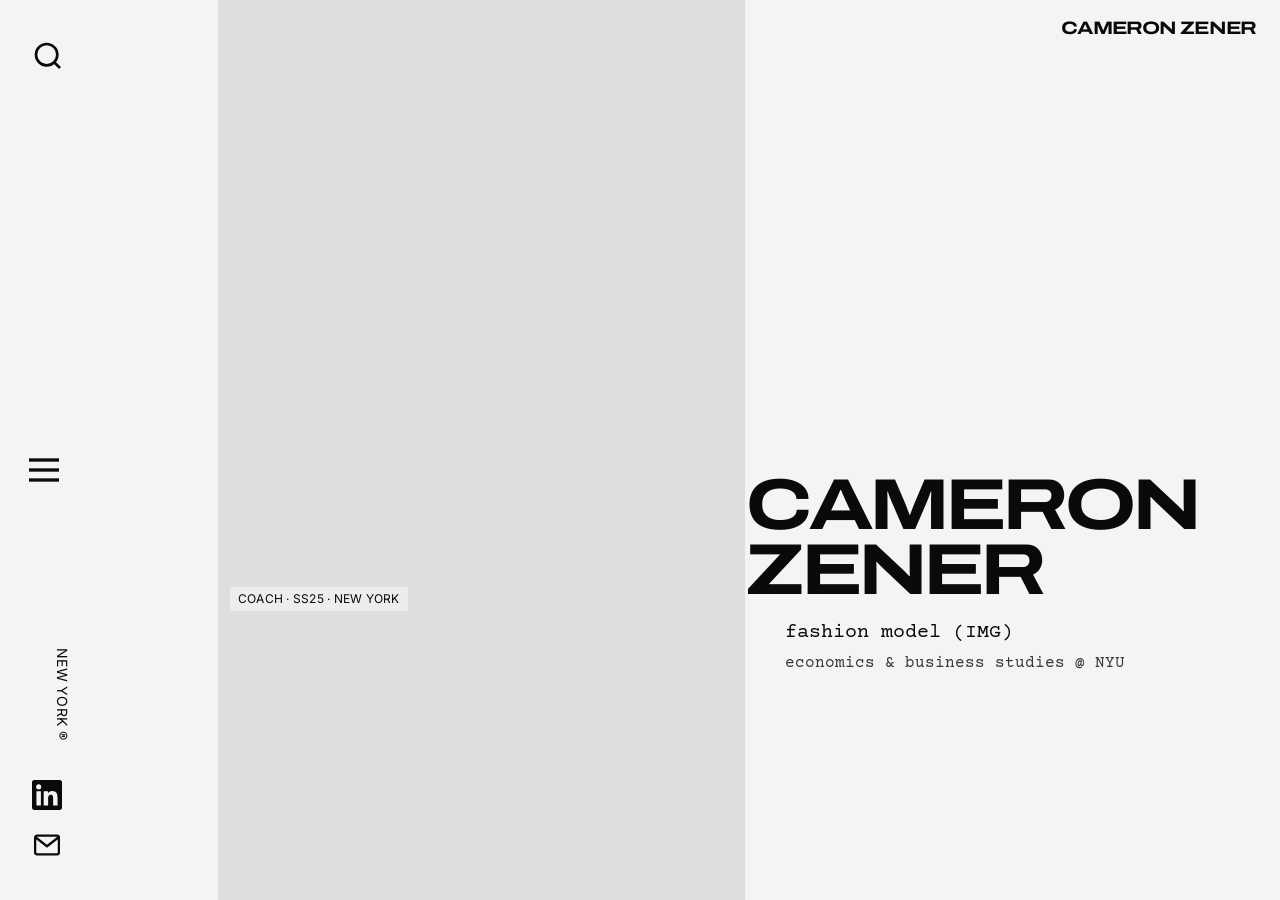
==== commit de115e35: "Update site: new Experience page Co-Authored-By: Claude Opus 5.5 <noreply@anthropic.com>" ====
--- a/index.html
+++ b/index.html
@@ -2,4 +2,4 @@
      Pragmatica Extended -> Archivo Expanded, Aktiv Grotesk -> Inter, Courier Std -> Courier Prime --><link href="https://fonts.googleapis.com/css2?family=Archivo:wdth,wght@125,700;125,800&family=Courier+Prime:ital,wght@0,400;0,700;1,400&family=Inter:wght@400;500&display=swap" rel="stylesheet"><style>
       body { font-family: "Courier Prime", "Courier New", monospace; background-color: #000000; color: #f4f4f4; margin: 0; padding: 0; }
       .container { max-width: 100%; margin: 0 auto; }
-    </style><link rel="stylesheet" href="/assets/Layout.C9BgXl0N.css"></head><body class="flex flex-col items-center min-h-screen relative max-w-screen p-0 m-0"><main class="container min-h-screen px-2 flex flex-col gap-10 overflow-x-clip mx-auto relative md:pl-[17%]"><a href="/" class="absolute top-0 left-0 md:left-auto md:right-0 cursor-pointer z-20" aria-label="Home"><span class="font-display block m-3 md:m-4 px-2 py-1 bg-black/80 md:text-lg text-[2.6rem] leading-[0.95] mt-5 max-w-[11ch] md:max-w-none md:leading-normal md:mt-4">Cameron Zener</span></a><div class="md:flex-row-reverse flex flex-col md:gap-10 relative grow"><div class="relative hidden md:flex flex-1 min-h-screen"><!-- Name with tagline tucked right underneath, overlapping the carousel edge --><div class="absolute z-20 -left-6 lg:-left-10 bottom-1/4 flex flex-col items-start text-left"><h1 class="text-5xl lg:text-6xl xl:text-7xl font-display">Cameron Zener</h1><div class="ml-6 lg:ml-10 mt-4"><p class="text-xl">fashion model (IMG)</p><p class="text-base mt-1 opacity-80">economics &amp; business studies @ NYU</p></div></div></div><section class="w-full flex flex-col md:hidden px-3 pt-32 z-10 text-left"><p class="text-3xl leading-tight">fashion model (IMG)</p><p class="text-sm mt-1 opacity-80">economics &amp; business studies @ NYU</p></section><div class="md:min-h-screen md:w-1/2 max-h-full overflow-hidden"><style>astro-island,astro-slot,astro-static-slot{display:contents}</style><script>(function(){let e=(e,t,n)=>{let r=async()=>{await(await e())()},i=typeof t.value==`object`?t.value:void 0,a={rootMargin:i==null?void 0:i.rootMargin},o=new IntersectionObserver(e=>{for(let t of e)if(t.isIntersecting){o.disconnect(),r();break}},a);for(let e of n.children)o.observe(e)};(self.Astro||(self.Astro={})).visible=e,window.dispatchEvent(new Event(`astro:visible`))})();</script><script>(function(){function e(t){"@babel/helpers - typeof";return e=typeof Symbol==`function`&&typeof Symbol.iterator==`symbol`?function(e){return typeof e}:function(e){return e&&typeof Symbol==`function`&&e.constructor===Symbol&&e!==Symbol.prototype?`symbol`:typeof e},e(t)}function t(t,n){if(e(t)!=`object`||!t)return t;var r=t[Symbol.toPrimitive];if(r!==void 0){var i=r.call(t,n||`default`);if(e(i)!=`object`)return i;throw TypeError(`@@toPrimitive must return a primitive value.`)}return(n===`string`?String:Number)(t)}function n(n){var r=t(n,`string`);return e(r)==`symbol`?r:r+``}function r(e,t,r){return(t=n(t))in e?Object.defineProperty(e,t,{value:r,enumerable:!0,configurable:!0,writable:!0}):e[t]=r,e}let i=/* @__PURE__ */ new Set([`__proto__`,`constructor`,`prototype`]);{let e={0:e=>a(e),1:e=>n(e),2:e=>new RegExp(e),3:e=>new Date(e),4:e=>new Map(n(e)),5:e=>new Set(n(e)),6:e=>BigInt(e),7:e=>new URL(e),8:e=>new Uint8Array(e),9:e=>new Uint16Array(e),10:e=>new Uint32Array(e),11:e=>1/0*e},t=t=>{let[n,r]=t;return n in e?e[n](r):void 0},n=e=>e.map(t),a=e=>typeof e!=`object`||!e?e:Object.fromEntries(Object.entries(e).map(([e,n])=>[e,t(n)]));class o extends HTMLElement{constructor(...e){super(...e),r(this,`Component`,void 0),r(this,`hydrator`,void 0),r(this,`hydrate`,async()=>{var e;if(!this.hydrator||!this.isConnected)return;let t=(e=this.parentElement)==null?void 0:e.closest(`astro-island[ssr]`);if(t){t.addEventListener(`astro:hydrate`,this.hydrate,{once:!0});return}let n=this.querySelectorAll(`astro-slot`),r={},i=this.querySelectorAll(`template[data-astro-template]`);for(let e of i){let t=e.closest(this.tagName);t!=null&&t.isSameNode(this)&&(r[e.getAttribute(`data-astro-template`)||`default`]=e.innerHTML,e.remove())}for(let e of n){let t=e.closest(this.tagName);t!=null&&t.isSameNode(this)&&(r[e.getAttribute(`name`)||`default`]=e.innerHTML)}let o;try{o=this.hasAttribute(`props`)?a(JSON.parse(this.getAttribute(`props`))):{}}catch(e){let t=this.getAttribute(`component-url`)||`<unknown>`,n=this.getAttribute(`component-export`);throw n&&(t+=` (export ${n})`),console.error(`[hydrate] Error parsing props for component ${t}`,this.getAttribute(`props`),e),e}await this.hydrator(this)(this.Component,o,r,{client:this.getAttribute(`client`)}),this.removeAttribute(`ssr`),this.dispatchEvent(new CustomEvent(`astro:hydrate`))}),r(this,`unmount`,()=>{this.isConnected||this.dispatchEvent(new CustomEvent(`astro:unmount`))})}disconnectedCallback(){document.removeEventListener(`astro:after-swap`,this.unmount),document.addEventListener(`astro:after-swap`,this.unmount,{once:!0})}connectedCallback(){if(!this.hasAttribute(`await-children`)||document.readyState===`interactive`||document.readyState===`complete`)this.childrenConnectedCallback();else{let e=()=>{document.removeEventListener(`DOMContentLoaded`,e),t.disconnect(),this.childrenConnectedCallback()},t=new MutationObserver(()=>{var t;((t=this.lastChild)==null?void 0:t.nodeType)===Node.COMMENT_NODE&&this.lastChild.nodeValue===`astro:end`&&(this.lastChild.remove(),e())});t.observe(this,{childList:!0}),document.addEventListener(`DOMContentLoaded`,e)}}async childrenConnectedCallback(){let e=this.getAttribute(`before-hydration-url`);e&&await import(e),this.start()}getRetryImportUrl(e){let t=new URL(e,document.baseURI);return t.searchParams.set(`astro-retry`,Date.now().toString()),t.toString()}async importWithRetry(e){try{return await import(e)}catch(t){return await new Promise(e=>setTimeout(e,1e3)),import(this.getRetryImportUrl(e))}}handleHydrationError(e){let t=this.getAttribute(`component-url`),n=new CustomEvent(`astro:hydration-error`,{cancelable:!0,bubbles:!0,composed:!0,detail:{error:e,componentUrl:t}});this.dispatchEvent(n)&&console.error(`[astro-island] Error hydrating ${t}`,e)}async start(){let e=JSON.parse(this.getAttribute(`opts`)),t=this.getAttribute(`client`);if(Astro[t]===void 0)window.addEventListener(`astro:${t}`,()=>this.start(),{once:!0});else try{await Astro[t](async()=>{let e=this.getAttribute(`renderer-url`);try{let[t,{default:n}]=await Promise.all([this.importWithRetry(this.getAttribute(`component-url`)),e?this.importWithRetry(e):Promise.resolve({default:()=>()=>{}})]),r=this.getAttribute(`component-export`)||`default`;if(r.includes(`.`)){this.Component=t;for(let e of r.split(`.`)){if(i.has(e)||!this.Component||typeof this.Component!=`object`&&typeof this.Component!=`function`||!Object.hasOwn(this.Component,e))throw Error(`Invalid component export path: ${r}`);this.Component=this.Component[e]}}else{if(i.has(r))throw Error(`Invalid component export path: ${r}`);this.Component=t[r]}return this.hydrator=n,this.hydrate}catch(e){return this.handleHydrationError(e),()=>{}}},e,this)}catch(e){this.handleHydrationError(e)}}attributeChangedCallback(){this.hydrate()}}r(o,`observedAttributes`,[`props`]),customElements.get(`astro-island`)||customElements.define(`astro-island`,o)}})();</script><astro-island uid="Z1UtJX7" prefix="r2" component-url="/assets/VerticalCarousel.B-oERvQ6.js" component-export="default" renderer-url="/assets/client.DSgfVHwC.js" props="{&quot;panels&quot;:[1,[[0,{&quot;type&quot;:[0,&quot;video&quot;],&quot;src&quot;:[0,&quot;/home/coach-ss25.mp4&quot;],&quot;alt&quot;:[0,&quot;Coach SS25 runway show&quot;],&quot;caption&quot;:[0,&quot;Coach · SS25 · New York&quot;]}],[0,{&quot;type&quot;:[0,&quot;video&quot;],&quot;src&quot;:[0,&quot;/home/off-white-ss26.mp4&quot;],&quot;alt&quot;:[0,&quot;Off-White SS26 runway show&quot;],&quot;caption&quot;:[0,&quot;Off-White · SS26 · New York&quot;]}],[0,{&quot;type&quot;:[0,&quot;video&quot;],&quot;src&quot;:[0,&quot;/home/who-decides-war-ss26.mp4&quot;],&quot;alt&quot;:[0,&quot;Who Decides War SS26 runway show&quot;],&quot;caption&quot;:[0,&quot;Who Decides War · SS26 · New York&quot;]}],[0,{&quot;type&quot;:[0,&quot;video&quot;],&quot;src&quot;:[0,&quot;/home/coach-fw25.mp4&quot;],&quot;alt&quot;:[0,&quot;Coach FW25 runway show&quot;],&quot;caption&quot;:[0,&quot;Coach · FW25 · New York&quot;]}],[0,{&quot;type&quot;:[0,&quot;video&quot;],&quot;src&quot;:[0,&quot;/home/dsquared2-ss25.mp4&quot;],&quot;alt&quot;:[0,&quot;Dsquared2 SS25 runway show&quot;],&quot;caption&quot;:[0,&quot;Dsquared2 · SS25 · Milan&quot;]}],[0,{&quot;type&quot;:[0,&quot;video&quot;],&quot;src&quot;:[0,&quot;/home/private-policy-ss26.mp4&quot;],&quot;alt&quot;:[0,&quot;Private Policy SS26 runway show&quot;],&quot;caption&quot;:[0,&quot;Private Policy · SS26 · New York&quot;]}],[0,{&quot;type&quot;:[0,&quot;video&quot;],&quot;src&quot;:[0,&quot;/home/jw-anderson-ss25.mp4&quot;],&quot;alt&quot;:[0,&quot;JW Anderson SS25 runway show&quot;],&quot;caption&quot;:[0,&quot;JW Anderson · SS25 · Milan&quot;]}]]]}" ssr client="visible" opts="{&quot;name&quot;:&quot;VerticalCarousel&quot;,&quot;value&quot;:true}" await-children><div class="h-[56vh] md:h-screen w-full overflow-hidden relative" aria-label="Highlights"><div class="h-full md:h-auto flex flex-row md:flex-col items-center w-max md:w-full" style="will-change:transform;transform:none"><div aria-hidden="false" class="h-full md:h-auto flex justify-center w-[72vw] md:w-full"><div class="relative self-center w-full max-w-[60vh] aspect-[3/4] bg-[#dedede]"><video src="/home/coach-ss25.mp4" aria-label="Coach SS25 runway show" autoPlay="" muted="" loop="" playsInline="" preload="auto" class="absolute inset-0 block w-full h-full object-cover"></video><p class="absolute left-3 bottom-3 font-nav text-[10px] md:text-xs tracking-widest bg-black/70 px-2 py-1">Coach · SS25 · New York</p></div></div><div aria-hidden="false" class="h-full md:h-auto flex justify-center w-[72vw] md:w-full"><div class="relative self-center w-full max-w-[60vh] aspect-[3/4] bg-[#dedede]"><video src="/home/off-white-ss26.mp4" aria-label="Off-White SS26 runway show" autoPlay="" muted="" loop="" playsInline="" preload="auto" class="absolute inset-0 block w-full h-full object-cover"></video><p class="absolute left-3 bottom-3 font-nav text-[10px] md:text-xs tracking-widest bg-black/70 px-2 py-1">Off-White · SS26 · New York</p></div></div><div aria-hidden="false" class="h-full md:h-auto flex justify-center w-[72vw] md:w-full"><div class="relative self-center w-full max-w-[60vh] aspect-[3/4] bg-[#dedede]"><video src="/home/who-decides-war-ss26.mp4" aria-label="Who Decides War SS26 runway show" autoPlay="" muted="" loop="" playsInline="" preload="metadata" class="absolute inset-0 block w-full h-full object-cover"></video><p class="absolute left-3 bottom-3 font-nav text-[10px] md:text-xs tracking-widest bg-black/70 px-2 py-1">Who Decides War · SS26 · New York</p></div></div><div aria-hidden="false" class="h-full md:h-auto flex justify-center w-[72vw] md:w-full"><div class="relative self-center w-full max-w-[60vh] aspect-[3/4] bg-[#dedede]"><video src="/home/coach-fw25.mp4" aria-label="Coach FW25 runway show" autoPlay="" muted="" loop="" playsInline="" preload="metadata" class="absolute inset-0 block w-full h-full object-cover"></video><p class="absolute left-3 bottom-3 font-nav text-[10px] md:text-xs tracking-widest bg-black/70 px-2 py-1">Coach · FW25 · New York</p></div></div><div aria-hidden="false" class="h-full md:h-auto flex justify-center w-[72vw] md:w-full"><div class="relative self-center w-full max-w-[60vh] aspect-[3/4] bg-[#dedede]"><video src="/home/dsquared2-ss25.mp4" aria-label="Dsquared2 SS25 runway show" autoPlay="" muted="" loop="" playsInline="" preload="metadata" class="absolute inset-0 block w-full h-full object-cover"></video><p class="absolute left-3 bottom-3 font-nav text-[10px] md:text-xs tracking-widest bg-black/70 px-2 py-1">Dsquared2 · SS25 · Milan</p></div></div><div aria-hidden="false" class="h-full md:h-auto flex justify-center w-[72vw] md:w-full"><div class="relative self-center w-full max-w-[60vh] aspect-[3/4] bg-[#dedede]"><video src="/home/private-policy-ss26.mp4" aria-label="Private Policy SS26 runway show" autoPlay="" muted="" loop="" playsInline="" preload="metadata" class="absolute inset-0 block w-full h-full object-cover"></video><p class="absolute left-3 bottom-3 font-nav text-[10px] md:text-xs tracking-widest bg-black/70 px-2 py-1">Private Policy · SS26 · New York</p></div></div><div aria-hidden="false" class="h-full md:h-auto flex justify-center w-[72vw] md:w-full"><div class="relative self-center w-full max-w-[60vh] aspect-[3/4] bg-[#dedede]"><video src="/home/jw-anderson-ss25.mp4" aria-label="JW Anderson SS25 runway show" autoPlay="" muted="" loop="" playsInline="" preload="metadata" class="absolute inset-0 block w-full h-full object-cover"></video><p class="absolute left-3 bottom-3 font-nav text-[10px] md:text-xs tracking-widest bg-black/70 px-2 py-1">JW Anderson · SS25 · Milan</p></div></div><div aria-hidden="true" class="h-full md:h-auto flex justify-center w-[72vw] md:w-full"><div class="relative self-center w-full max-w-[60vh] aspect-[3/4] bg-[#dedede]"><video src="/home/coach-ss25.mp4" autoPlay="" muted="" loop="" playsInline="" preload="metadata" class="absolute inset-0 block w-full h-full object-cover"></video><p class="absolute left-3 bottom-3 font-nav text-[10px] md:text-xs tracking-widest bg-black/70 px-2 py-1">Coach · SS25 · New York</p></div></div><div aria-hidden="true" class="h-full md:h-auto flex justify-center w-[72vw] md:w-full"><div class="relative self-center w-full max-w-[60vh] aspect-[3/4] bg-[#dedede]"><video src="/home/off-white-ss26.mp4" autoPlay="" muted="" loop="" playsInline="" preload="metadata" class="absolute inset-0 block w-full h-full object-cover"></video><p class="absolute left-3 bottom-3 font-nav text-[10px] md:text-xs tracking-widest bg-black/70 px-2 py-1">Off-White · SS26 · New York</p></div></div><div aria-hidden="true" class="h-full md:h-auto flex justify-center w-[72vw] md:w-full"><div class="relative self-center w-full max-w-[60vh] aspect-[3/4] bg-[#dedede]"><video src="/home/who-decides-war-ss26.mp4" autoPlay="" muted="" loop="" playsInline="" preload="metadata" class="absolute inset-0 block w-full h-full object-cover"></video><p class="absolute left-3 bottom-3 font-nav text-[10px] md:text-xs tracking-widest bg-black/70 px-2 py-1">Who Decides War · SS26 · New York</p></div></div><div aria-hidden="true" class="h-full md:h-auto flex justify-center w-[72vw] md:w-full"><div class="relative self-center w-full max-w-[60vh] aspect-[3/4] bg-[#dedede]"><video src="/home/coach-fw25.mp4" autoPlay="" muted="" loop="" playsInline="" preload="metadata" class="absolute inset-0 block w-full h-full object-cover"></video><p class="absolute left-3 bottom-3 font-nav text-[10px] md:text-xs tracking-widest bg-black/70 px-2 py-1">Coach · FW25 · New York</p></div></div><div aria-hidden="true" class="h-full md:h-auto flex justify-center w-[72vw] md:w-full"><div class="relative self-center w-full max-w-[60vh] aspect-[3/4] bg-[#dedede]"><video src="/home/dsquared2-ss25.mp4" autoPlay="" muted="" loop="" playsInline="" preload="metadata" class="absolute inset-0 block w-full h-full object-cover"></video><p class="absolute left-3 bottom-3 font-nav text-[10px] md:text-xs tracking-widest bg-black/70 px-2 py-1">Dsquared2 · SS25 · Milan</p></div></div><div aria-hidden="true" class="h-full md:h-auto flex justify-center w-[72vw] md:w-full"><div class="relative self-center w-full max-w-[60vh] aspect-[3/4] bg-[#dedede]"><video src="/home/private-policy-ss26.mp4" autoPlay="" muted="" loop="" playsInline="" preload="metadata" class="absolute inset-0 block w-full h-full object-cover"></video><p class="absolute left-3 bottom-3 font-nav text-[10px] md:text-xs tracking-widest bg-black/70 px-2 py-1">Private Policy · SS26 · New York</p></div></div><div aria-hidden="true" class="h-full md:h-auto flex justify-center w-[72vw] md:w-full"><div class="relative self-center w-full max-w-[60vh] aspect-[3/4] bg-[#dedede]"><video src="/home/jw-anderson-ss25.mp4" autoPlay="" muted="" loop="" playsInline="" preload="metadata" class="absolute inset-0 block w-full h-full object-cover"></video><p class="absolute left-3 bottom-3 font-nav text-[10px] md:text-xs tracking-widest bg-black/70 px-2 py-1">JW Anderson · SS25 · Milan</p></div></div></div></div><!--astro:end--></astro-island></div></div><section class="hidden p-2 fixed left-6 md:flex flex-col w-2/12 py-10 justify-between h-full min-h-screen z-30"><div class="flex justify-start relative z-10"><script>(function(){let e=(e,t)=>{let n=async()=>{await(await e())()},r=typeof t.value==`object`?t.value:void 0,i={timeout:r==null?void 0:r.timeout};`requestIdleCallback`in window?window.requestIdleCallback(n,i):setTimeout(n,i.timeout||200)};(self.Astro||(self.Astro={})).idle=e,window.dispatchEvent(new Event(`astro:idle`))})();</script><astro-island uid="70l7L" prefix="r6" component-url="/assets/SearchBar.BFJyZf34.js" component-export="default" renderer-url="/assets/client.DSgfVHwC.js" props="{&quot;items&quot;:[1,[[0,{&quot;title&quot;:[0,&quot;Economic Development Group, Journalism Team&quot;],&quot;url&quot;:[0,&quot;/experience/edg/&quot;],&quot;collection&quot;:[0,&quot;experience&quot;]}],[0,{&quot;title&quot;:[0,&quot;IMG Models, Fashion Model&quot;],&quot;url&quot;:[0,&quot;/experience/img-models/&quot;],&quot;collection&quot;:[0,&quot;experience&quot;]}],[0,{&quot;title&quot;:[0,&quot;Luxury and Retail Association, Member, Mentee &amp; Outreach&quot;],&quot;url&quot;:[0,&quot;/experience/lara/&quot;],&quot;collection&quot;:[0,&quot;experience&quot;]}],[0,{&quot;title&quot;:[0,&quot;Net Impact, Mentee&quot;],&quot;url&quot;:[0,&quot;/experience/net-impact/&quot;],&quot;collection&quot;:[0,&quot;experience&quot;]}],[0,{&quot;title&quot;:[0,&quot;Seaport Research Partners, Analyst in Equity Research&quot;],&quot;url&quot;:[0,&quot;/experience/seaport-research-partners/&quot;],&quot;collection&quot;:[0,&quot;experience&quot;]}],[0,{&quot;title&quot;:[0,&quot;Tinker Taylor, Outreach Intern&quot;],&quot;url&quot;:[0,&quot;/experience/tinker-taylor/&quot;],&quot;collection&quot;:[0,&quot;experience&quot;]}]]]}" ssr client="idle" opts="{&quot;name&quot;:&quot;SearchBar&quot;,&quot;value&quot;:true}" await-children><div class="relative"><button class="cursor-pointer text-white" aria-label="Open search bar" aria-expanded="false"><svg class="w-8 h-8" viewBox="0 0 24 24" fill="none" stroke="currentColor" stroke-width="2"><circle cx="11" cy="11" r="8"></circle><path d="m21 21-4.35-4.35"></path></svg></button></div><!--astro:end--></astro-island></div><astro-island uid="ZertaV" prefix="r7" component-url="/assets/DeskNav.CePVo0_1.js" component-export="default" renderer-url="/assets/client.DSgfVHwC.js" props="{}" ssr client="idle" opts="{&quot;name&quot;:&quot;DeskNav&quot;,&quot;value&quot;:true}" await-children><div class="flex flex-col items-start absolute top-1/2 left-0"><div style="opacity:0;transform:translateY(-10px)"><button class="cursor-pointer" aria-label="Open navigation menu" aria-expanded="false"><svg class="w-10 h-10" viewBox="0 0 24 24" fill="none" stroke="currentColor" stroke-width="2"><line x1="3" y1="6" x2="21" y2="6"></line><line x1="3" y1="12" x2="21" y2="12"></line><line x1="3" y1="18" x2="21" y2="18"></line></svg></button></div></div><!--astro:end--></astro-island><div class="flex flex-col justify-end items-start text-3xl gap-5 relative z-10"><span class="font-nav text-sm rotate-90 absolute -top-24 -left-4 whitespace-nowrap">New York &reg;</span><a href="https://www.linkedin.com/in/cameronzener/" target="_blank" rel="noopener" aria-label="LinkedIn"><svg width="1em" height="1em" viewBox="0 0 24 24" data-icon="linkedin"><symbol id="ai:local:linkedin"><path fill="currentColor" d="M20.45 20.45h-3.56v-5.57c0-1.33-.02-3.04-1.85-3.04-1.85 0-2.14 1.45-2.14 2.94v5.67H9.35V9h3.41v1.56h.05c.48-.9 1.64-1.85 3.37-1.85 3.6 0 4.27 2.37 4.27 5.46zM5.34 7.43a2.06 2.06 0 1 1 0-4.13 2.06 2.06 0 0 1 0 4.13m1.78 13.02H3.56V9h3.56zM22.22 0H1.77C.79 0 0 .77 0 1.73v20.54C0 23.23.79 24 1.77 24h20.45c.98 0 1.78-.77 1.78-1.73V1.73C24 .77 23.2 0 22.22 0"/></symbol><use href="#ai:local:linkedin"></use></svg></a><a href="mailto:ccamzener@gmail.com" aria-label="Email"><svg width="1em" height="1em" viewBox="0 0 24 24" data-icon="mail"><symbol id="ai:local:mail"><g fill="none" stroke="currentColor" stroke-linecap="round" stroke-linejoin="round" stroke-width="1.8"><rect width="19" height="15" x="2.5" y="4.5" rx="1.5"/><path d="m3 6 9 7 9-7"/></g></symbol><use href="#ai:local:mail"></use></svg></a></div></section><astro-island uid="Z2wOmIU" prefix="r3" component-url="/assets/Hamburger.C0kEbR2i.js" component-export="default" renderer-url="/assets/client.DSgfVHwC.js" props="{}" ssr client="idle" opts="{&quot;name&quot;:&quot;Hamburger&quot;,&quot;value&quot;:true}" await-children><div class="md:hidden"><nav aria-hidden="true" class="fixed inset-0 z-40 flex flex-col items-center bg-background transition-opacity duration-300 opacity-0 pointer-events-none"><ul class="font-nav my-auto flex flex-col gap-5 text-3xl text-center"><li><a href="/" target="_self" rel="noopener noreferrer" class="animated-link ">Home</a></li><li><a href="/experience" target="_self" rel="noopener noreferrer" class="animated-link ">Experience</a></li><li><a href="/lookbook" target="_self" rel="noopener noreferrer" class="animated-link ">Lookbook</a></li><li><a href="/about" target="_self" rel="noopener noreferrer" class="animated-link ">About</a></li><li><a href="/contact" target="_self" rel="noopener noreferrer" class="animated-link ">Contact</a></li></ul><div class="flex pb-10"><a href="https://www.linkedin.com/in/cameronzener/" target="_blank" rel="noopener noreferrer" aria-label="LinkedIn"><img src="/icons/linkedin.svg" alt="LinkedIn" class="w-9 h-9 mx-3"/></a><a href="mailto:ccamzener@gmail.com" aria-label="Email"><img src="/icons/mail.svg" alt="Email" class="w-9 h-9 mx-3"/></a></div></nav><button class="fixed top-3 right-3 z-50 p-2 bg-background/80 rounded-sm" aria-expanded="false" aria-label="Open menu"><svg xmlns="http://www.w3.org/2000/svg" width="26" height="26" viewBox="0 0 24 24" fill="none" stroke="currentColor" stroke-width="2" stroke-linecap="round"><path d="M4 6h16M4 12h16M4 18h16"></path></svg></button></div><!--astro:end--></astro-island></main></body></html>+    </style><link rel="stylesheet" href="/assets/Layout.Ct7mN7AK.css"></head><body class="flex flex-col items-center min-h-screen relative max-w-screen p-0 m-0"><main class="container min-h-screen px-2 flex flex-col gap-10 overflow-x-clip mx-auto relative md:pl-[17%]"><a href="/" class="absolute top-0 left-0 md:left-auto md:right-0 cursor-pointer z-20" aria-label="Home"><span class="font-display block m-3 md:m-4 px-2 py-1 bg-black/80 md:text-lg text-[2.6rem] leading-[0.95] mt-5 max-w-[11ch] md:max-w-none md:leading-normal md:mt-4">Cameron Zener</span></a><div class="md:flex-row-reverse flex flex-col md:gap-10 relative grow"><div class="relative hidden md:flex flex-1 min-h-screen"><!-- Name with tagline tucked right underneath, overlapping the carousel edge --><div class="absolute z-20 -left-6 lg:-left-10 bottom-1/4 flex flex-col items-start text-left"><h1 class="text-5xl lg:text-6xl xl:text-7xl font-display">Cameron Zener</h1><div class="ml-6 lg:ml-10 mt-4"><p class="text-xl">fashion model (IMG)</p><p class="text-base mt-1 opacity-80">economics &amp; business studies @ NYU</p></div></div></div><section class="w-full flex flex-col md:hidden px-3 pt-32 z-10 text-left"><p class="text-3xl leading-tight">fashion model (IMG)</p><p class="text-sm mt-1 opacity-80">economics &amp; business studies @ NYU</p></section><div class="md:min-h-screen md:w-1/2 max-h-full overflow-hidden"><style>astro-island,astro-slot,astro-static-slot{display:contents}</style><script>(function(){let e=(e,t,n)=>{let r=async()=>{await(await e())()},i=typeof t.value==`object`?t.value:void 0,a={rootMargin:i==null?void 0:i.rootMargin},o=new IntersectionObserver(e=>{for(let t of e)if(t.isIntersecting){o.disconnect(),r();break}},a);for(let e of n.children)o.observe(e)};(self.Astro||(self.Astro={})).visible=e,window.dispatchEvent(new Event(`astro:visible`))})();</script><script>(function(){function e(t){"@babel/helpers - typeof";return e=typeof Symbol==`function`&&typeof Symbol.iterator==`symbol`?function(e){return typeof e}:function(e){return e&&typeof Symbol==`function`&&e.constructor===Symbol&&e!==Symbol.prototype?`symbol`:typeof e},e(t)}function t(t,n){if(e(t)!=`object`||!t)return t;var r=t[Symbol.toPrimitive];if(r!==void 0){var i=r.call(t,n||`default`);if(e(i)!=`object`)return i;throw TypeError(`@@toPrimitive must return a primitive value.`)}return(n===`string`?String:Number)(t)}function n(n){var r=t(n,`string`);return e(r)==`symbol`?r:r+``}function r(e,t,r){return(t=n(t))in e?Object.defineProperty(e,t,{value:r,enumerable:!0,configurable:!0,writable:!0}):e[t]=r,e}let i=/* @__PURE__ */ new Set([`__proto__`,`constructor`,`prototype`]);{let e={0:e=>a(e),1:e=>n(e),2:e=>new RegExp(e),3:e=>new Date(e),4:e=>new Map(n(e)),5:e=>new Set(n(e)),6:e=>BigInt(e),7:e=>new URL(e),8:e=>new Uint8Array(e),9:e=>new Uint16Array(e),10:e=>new Uint32Array(e),11:e=>1/0*e},t=t=>{let[n,r]=t;return n in e?e[n](r):void 0},n=e=>e.map(t),a=e=>typeof e!=`object`||!e?e:Object.fromEntries(Object.entries(e).map(([e,n])=>[e,t(n)]));class o extends HTMLElement{constructor(...e){super(...e),r(this,`Component`,void 0),r(this,`hydrator`,void 0),r(this,`hydrate`,async()=>{var e;if(!this.hydrator||!this.isConnected)return;let t=(e=this.parentElement)==null?void 0:e.closest(`astro-island[ssr]`);if(t){t.addEventListener(`astro:hydrate`,this.hydrate,{once:!0});return}let n=this.querySelectorAll(`astro-slot`),r={},i=this.querySelectorAll(`template[data-astro-template]`);for(let e of i){let t=e.closest(this.tagName);t!=null&&t.isSameNode(this)&&(r[e.getAttribute(`data-astro-template`)||`default`]=e.innerHTML,e.remove())}for(let e of n){let t=e.closest(this.tagName);t!=null&&t.isSameNode(this)&&(r[e.getAttribute(`name`)||`default`]=e.innerHTML)}let o;try{o=this.hasAttribute(`props`)?a(JSON.parse(this.getAttribute(`props`))):{}}catch(e){let t=this.getAttribute(`component-url`)||`<unknown>`,n=this.getAttribute(`component-export`);throw n&&(t+=` (export ${n})`),console.error(`[hydrate] Error parsing props for component ${t}`,this.getAttribute(`props`),e),e}await this.hydrator(this)(this.Component,o,r,{client:this.getAttribute(`client`)}),this.removeAttribute(`ssr`),this.dispatchEvent(new CustomEvent(`astro:hydrate`))}),r(this,`unmount`,()=>{this.isConnected||this.dispatchEvent(new CustomEvent(`astro:unmount`))})}disconnectedCallback(){document.removeEventListener(`astro:after-swap`,this.unmount),document.addEventListener(`astro:after-swap`,this.unmount,{once:!0})}connectedCallback(){if(!this.hasAttribute(`await-children`)||document.readyState===`interactive`||document.readyState===`complete`)this.childrenConnectedCallback();else{let e=()=>{document.removeEventListener(`DOMContentLoaded`,e),t.disconnect(),this.childrenConnectedCallback()},t=new MutationObserver(()=>{var t;((t=this.lastChild)==null?void 0:t.nodeType)===Node.COMMENT_NODE&&this.lastChild.nodeValue===`astro:end`&&(this.lastChild.remove(),e())});t.observe(this,{childList:!0}),document.addEventListener(`DOMContentLoaded`,e)}}async childrenConnectedCallback(){let e=this.getAttribute(`before-hydration-url`);e&&await import(e),this.start()}getRetryImportUrl(e){let t=new URL(e,document.baseURI);return t.searchParams.set(`astro-retry`,Date.now().toString()),t.toString()}async importWithRetry(e){try{return await import(e)}catch(t){return await new Promise(e=>setTimeout(e,1e3)),import(this.getRetryImportUrl(e))}}handleHydrationError(e){let t=this.getAttribute(`component-url`),n=new CustomEvent(`astro:hydration-error`,{cancelable:!0,bubbles:!0,composed:!0,detail:{error:e,componentUrl:t}});this.dispatchEvent(n)&&console.error(`[astro-island] Error hydrating ${t}`,e)}async start(){let e=JSON.parse(this.getAttribute(`opts`)),t=this.getAttribute(`client`);if(Astro[t]===void 0)window.addEventListener(`astro:${t}`,()=>this.start(),{once:!0});else try{await Astro[t](async()=>{let e=this.getAttribute(`renderer-url`);try{let[t,{default:n}]=await Promise.all([this.importWithRetry(this.getAttribute(`component-url`)),e?this.importWithRetry(e):Promise.resolve({default:()=>()=>{}})]),r=this.getAttribute(`component-export`)||`default`;if(r.includes(`.`)){this.Component=t;for(let e of r.split(`.`)){if(i.has(e)||!this.Component||typeof this.Component!=`object`&&typeof this.Component!=`function`||!Object.hasOwn(this.Component,e))throw Error(`Invalid component export path: ${r}`);this.Component=this.Component[e]}}else{if(i.has(r))throw Error(`Invalid component export path: ${r}`);this.Component=t[r]}return this.hydrator=n,this.hydrate}catch(e){return this.handleHydrationError(e),()=>{}}},e,this)}catch(e){this.handleHydrationError(e)}}attributeChangedCallback(){this.hydrate()}}r(o,`observedAttributes`,[`props`]),customElements.get(`astro-island`)||customElements.define(`astro-island`,o)}})();</script><astro-island uid="Z1UtJX7" prefix="r2" component-url="/assets/VerticalCarousel.B-oERvQ6.js" component-export="default" renderer-url="/assets/client.DSgfVHwC.js" props="{&quot;panels&quot;:[1,[[0,{&quot;type&quot;:[0,&quot;video&quot;],&quot;src&quot;:[0,&quot;/home/coach-ss25.mp4&quot;],&quot;alt&quot;:[0,&quot;Coach SS25 runway show&quot;],&quot;caption&quot;:[0,&quot;Coach · SS25 · New York&quot;]}],[0,{&quot;type&quot;:[0,&quot;video&quot;],&quot;src&quot;:[0,&quot;/home/off-white-ss26.mp4&quot;],&quot;alt&quot;:[0,&quot;Off-White SS26 runway show&quot;],&quot;caption&quot;:[0,&quot;Off-White · SS26 · New York&quot;]}],[0,{&quot;type&quot;:[0,&quot;video&quot;],&quot;src&quot;:[0,&quot;/home/who-decides-war-ss26.mp4&quot;],&quot;alt&quot;:[0,&quot;Who Decides War SS26 runway show&quot;],&quot;caption&quot;:[0,&quot;Who Decides War · SS26 · New York&quot;]}],[0,{&quot;type&quot;:[0,&quot;video&quot;],&quot;src&quot;:[0,&quot;/home/coach-fw25.mp4&quot;],&quot;alt&quot;:[0,&quot;Coach FW25 runway show&quot;],&quot;caption&quot;:[0,&quot;Coach · FW25 · New York&quot;]}],[0,{&quot;type&quot;:[0,&quot;video&quot;],&quot;src&quot;:[0,&quot;/home/dsquared2-ss25.mp4&quot;],&quot;alt&quot;:[0,&quot;Dsquared2 SS25 runway show&quot;],&quot;caption&quot;:[0,&quot;Dsquared2 · SS25 · Milan&quot;]}],[0,{&quot;type&quot;:[0,&quot;video&quot;],&quot;src&quot;:[0,&quot;/home/private-policy-ss26.mp4&quot;],&quot;alt&quot;:[0,&quot;Private Policy SS26 runway show&quot;],&quot;caption&quot;:[0,&quot;Private Policy · SS26 · New York&quot;]}],[0,{&quot;type&quot;:[0,&quot;video&quot;],&quot;src&quot;:[0,&quot;/home/jw-anderson-ss25.mp4&quot;],&quot;alt&quot;:[0,&quot;JW Anderson SS25 runway show&quot;],&quot;caption&quot;:[0,&quot;JW Anderson · SS25 · Milan&quot;]}]]]}" ssr client="visible" opts="{&quot;name&quot;:&quot;VerticalCarousel&quot;,&quot;value&quot;:true}" await-children><div class="h-[56vh] md:h-screen w-full overflow-hidden relative" aria-label="Highlights"><div class="h-full md:h-auto flex flex-row md:flex-col items-center w-max md:w-full" style="will-change:transform;transform:none"><div aria-hidden="false" class="h-full md:h-auto flex justify-center w-[72vw] md:w-full"><div class="relative self-center w-full max-w-[60vh] aspect-[3/4] bg-[#dedede]"><video src="/home/coach-ss25.mp4" aria-label="Coach SS25 runway show" autoPlay="" muted="" loop="" playsInline="" preload="auto" class="absolute inset-0 block w-full h-full object-cover"></video><p class="absolute left-3 bottom-3 font-nav text-[10px] md:text-xs tracking-widest bg-black/70 px-2 py-1">Coach · SS25 · New York</p></div></div><div aria-hidden="false" class="h-full md:h-auto flex justify-center w-[72vw] md:w-full"><div class="relative self-center w-full max-w-[60vh] aspect-[3/4] bg-[#dedede]"><video src="/home/off-white-ss26.mp4" aria-label="Off-White SS26 runway show" autoPlay="" muted="" loop="" playsInline="" preload="auto" class="absolute inset-0 block w-full h-full object-cover"></video><p class="absolute left-3 bottom-3 font-nav text-[10px] md:text-xs tracking-widest bg-black/70 px-2 py-1">Off-White · SS26 · New York</p></div></div><div aria-hidden="false" class="h-full md:h-auto flex justify-center w-[72vw] md:w-full"><div class="relative self-center w-full max-w-[60vh] aspect-[3/4] bg-[#dedede]"><video src="/home/who-decides-war-ss26.mp4" aria-label="Who Decides War SS26 runway show" autoPlay="" muted="" loop="" playsInline="" preload="metadata" class="absolute inset-0 block w-full h-full object-cover"></video><p class="absolute left-3 bottom-3 font-nav text-[10px] md:text-xs tracking-widest bg-black/70 px-2 py-1">Who Decides War · SS26 · New York</p></div></div><div aria-hidden="false" class="h-full md:h-auto flex justify-center w-[72vw] md:w-full"><div class="relative self-center w-full max-w-[60vh] aspect-[3/4] bg-[#dedede]"><video src="/home/coach-fw25.mp4" aria-label="Coach FW25 runway show" autoPlay="" muted="" loop="" playsInline="" preload="metadata" class="absolute inset-0 block w-full h-full object-cover"></video><p class="absolute left-3 bottom-3 font-nav text-[10px] md:text-xs tracking-widest bg-black/70 px-2 py-1">Coach · FW25 · New York</p></div></div><div aria-hidden="false" class="h-full md:h-auto flex justify-center w-[72vw] md:w-full"><div class="relative self-center w-full max-w-[60vh] aspect-[3/4] bg-[#dedede]"><video src="/home/dsquared2-ss25.mp4" aria-label="Dsquared2 SS25 runway show" autoPlay="" muted="" loop="" playsInline="" preload="metadata" class="absolute inset-0 block w-full h-full object-cover"></video><p class="absolute left-3 bottom-3 font-nav text-[10px] md:text-xs tracking-widest bg-black/70 px-2 py-1">Dsquared2 · SS25 · Milan</p></div></div><div aria-hidden="false" class="h-full md:h-auto flex justify-center w-[72vw] md:w-full"><div class="relative self-center w-full max-w-[60vh] aspect-[3/4] bg-[#dedede]"><video src="/home/private-policy-ss26.mp4" aria-label="Private Policy SS26 runway show" autoPlay="" muted="" loop="" playsInline="" preload="metadata" class="absolute inset-0 block w-full h-full object-cover"></video><p class="absolute left-3 bottom-3 font-nav text-[10px] md:text-xs tracking-widest bg-black/70 px-2 py-1">Private Policy · SS26 · New York</p></div></div><div aria-hidden="false" class="h-full md:h-auto flex justify-center w-[72vw] md:w-full"><div class="relative self-center w-full max-w-[60vh] aspect-[3/4] bg-[#dedede]"><video src="/home/jw-anderson-ss25.mp4" aria-label="JW Anderson SS25 runway show" autoPlay="" muted="" loop="" playsInline="" preload="metadata" class="absolute inset-0 block w-full h-full object-cover"></video><p class="absolute left-3 bottom-3 font-nav text-[10px] md:text-xs tracking-widest bg-black/70 px-2 py-1">JW Anderson · SS25 · Milan</p></div></div><div aria-hidden="true" class="h-full md:h-auto flex justify-center w-[72vw] md:w-full"><div class="relative self-center w-full max-w-[60vh] aspect-[3/4] bg-[#dedede]"><video src="/home/coach-ss25.mp4" autoPlay="" muted="" loop="" playsInline="" preload="metadata" class="absolute inset-0 block w-full h-full object-cover"></video><p class="absolute left-3 bottom-3 font-nav text-[10px] md:text-xs tracking-widest bg-black/70 px-2 py-1">Coach · SS25 · New York</p></div></div><div aria-hidden="true" class="h-full md:h-auto flex justify-center w-[72vw] md:w-full"><div class="relative self-center w-full max-w-[60vh] aspect-[3/4] bg-[#dedede]"><video src="/home/off-white-ss26.mp4" autoPlay="" muted="" loop="" playsInline="" preload="metadata" class="absolute inset-0 block w-full h-full object-cover"></video><p class="absolute left-3 bottom-3 font-nav text-[10px] md:text-xs tracking-widest bg-black/70 px-2 py-1">Off-White · SS26 · New York</p></div></div><div aria-hidden="true" class="h-full md:h-auto flex justify-center w-[72vw] md:w-full"><div class="relative self-center w-full max-w-[60vh] aspect-[3/4] bg-[#dedede]"><video src="/home/who-decides-war-ss26.mp4" autoPlay="" muted="" loop="" playsInline="" preload="metadata" class="absolute inset-0 block w-full h-full object-cover"></video><p class="absolute left-3 bottom-3 font-nav text-[10px] md:text-xs tracking-widest bg-black/70 px-2 py-1">Who Decides War · SS26 · New York</p></div></div><div aria-hidden="true" class="h-full md:h-auto flex justify-center w-[72vw] md:w-full"><div class="relative self-center w-full max-w-[60vh] aspect-[3/4] bg-[#dedede]"><video src="/home/coach-fw25.mp4" autoPlay="" muted="" loop="" playsInline="" preload="metadata" class="absolute inset-0 block w-full h-full object-cover"></video><p class="absolute left-3 bottom-3 font-nav text-[10px] md:text-xs tracking-widest bg-black/70 px-2 py-1">Coach · FW25 · New York</p></div></div><div aria-hidden="true" class="h-full md:h-auto flex justify-center w-[72vw] md:w-full"><div class="relative self-center w-full max-w-[60vh] aspect-[3/4] bg-[#dedede]"><video src="/home/dsquared2-ss25.mp4" autoPlay="" muted="" loop="" playsInline="" preload="metadata" class="absolute inset-0 block w-full h-full object-cover"></video><p class="absolute left-3 bottom-3 font-nav text-[10px] md:text-xs tracking-widest bg-black/70 px-2 py-1">Dsquared2 · SS25 · Milan</p></div></div><div aria-hidden="true" class="h-full md:h-auto flex justify-center w-[72vw] md:w-full"><div class="relative self-center w-full max-w-[60vh] aspect-[3/4] bg-[#dedede]"><video src="/home/private-policy-ss26.mp4" autoPlay="" muted="" loop="" playsInline="" preload="metadata" class="absolute inset-0 block w-full h-full object-cover"></video><p class="absolute left-3 bottom-3 font-nav text-[10px] md:text-xs tracking-widest bg-black/70 px-2 py-1">Private Policy · SS26 · New York</p></div></div><div aria-hidden="true" class="h-full md:h-auto flex justify-center w-[72vw] md:w-full"><div class="relative self-center w-full max-w-[60vh] aspect-[3/4] bg-[#dedede]"><video src="/home/jw-anderson-ss25.mp4" autoPlay="" muted="" loop="" playsInline="" preload="metadata" class="absolute inset-0 block w-full h-full object-cover"></video><p class="absolute left-3 bottom-3 font-nav text-[10px] md:text-xs tracking-widest bg-black/70 px-2 py-1">JW Anderson · SS25 · Milan</p></div></div></div></div><!--astro:end--></astro-island></div></div><section class="hidden p-2 fixed left-6 md:flex flex-col w-2/12 py-10 justify-between h-full min-h-screen z-30"><div class="flex justify-start relative z-10"><script>(function(){let e=(e,t)=>{let n=async()=>{await(await e())()},r=typeof t.value==`object`?t.value:void 0,i={timeout:r==null?void 0:r.timeout};`requestIdleCallback`in window?window.requestIdleCallback(n,i):setTimeout(n,i.timeout||200)};(self.Astro||(self.Astro={})).idle=e,window.dispatchEvent(new Event(`astro:idle`))})();</script><astro-island uid="Z1Jp9L" prefix="r6" component-url="/assets/SearchBar.BFJyZf34.js" component-export="default" renderer-url="/assets/client.DSgfVHwC.js" props="{&quot;items&quot;:[1,[[0,{&quot;title&quot;:[0,&quot;Economic Development Group, Member, Journalism Team&quot;],&quot;url&quot;:[0,&quot;/experience/edg/&quot;],&quot;collection&quot;:[0,&quot;experience&quot;]}],[0,{&quot;title&quot;:[0,&quot;IMG Models, Fashion Model&quot;],&quot;url&quot;:[0,&quot;/experience/img-models/&quot;],&quot;collection&quot;:[0,&quot;experience&quot;]}],[0,{&quot;title&quot;:[0,&quot;Luxury and Retail Association, Member, Mentee &amp; Outreach&quot;],&quot;url&quot;:[0,&quot;/experience/lara/&quot;],&quot;collection&quot;:[0,&quot;experience&quot;]}],[0,{&quot;title&quot;:[0,&quot;Net Impact, Member &amp; Mentee&quot;],&quot;url&quot;:[0,&quot;/experience/net-impact/&quot;],&quot;collection&quot;:[0,&quot;experience&quot;]}],[0,{&quot;title&quot;:[0,&quot;Noah&#39;s Bagels, Food Service Associate&quot;],&quot;url&quot;:[0,&quot;/experience/noahs-bagels/&quot;],&quot;collection&quot;:[0,&quot;experience&quot;]}],[0,{&quot;title&quot;:[0,&quot;Seaport Research Partners, Analyst in Equity Research&quot;],&quot;url&quot;:[0,&quot;/experience/seaport-research-partners/&quot;],&quot;collection&quot;:[0,&quot;experience&quot;]}],[0,{&quot;title&quot;:[0,&quot;Sleepy Hollow, Camp Counselor&quot;],&quot;url&quot;:[0,&quot;/experience/sleepy-hollow/&quot;],&quot;collection&quot;:[0,&quot;experience&quot;]}],[0,{&quot;title&quot;:[0,&quot;Tinker Taylor, Outreach Intern&quot;],&quot;url&quot;:[0,&quot;/experience/tinker-taylor/&quot;],&quot;collection&quot;:[0,&quot;experience&quot;]}]]]}" ssr client="idle" opts="{&quot;name&quot;:&quot;SearchBar&quot;,&quot;value&quot;:true}" await-children><div class="relative"><button class="cursor-pointer text-white" aria-label="Open search bar" aria-expanded="false"><svg class="w-8 h-8" viewBox="0 0 24 24" fill="none" stroke="currentColor" stroke-width="2"><circle cx="11" cy="11" r="8"></circle><path d="m21 21-4.35-4.35"></path></svg></button></div><!--astro:end--></astro-island></div><astro-island uid="ZertaV" prefix="r7" component-url="/assets/DeskNav.CePVo0_1.js" component-export="default" renderer-url="/assets/client.DSgfVHwC.js" props="{}" ssr client="idle" opts="{&quot;name&quot;:&quot;DeskNav&quot;,&quot;value&quot;:true}" await-children><div class="flex flex-col items-start absolute top-1/2 left-0"><div style="opacity:0;transform:translateY(-10px)"><button class="cursor-pointer" aria-label="Open navigation menu" aria-expanded="false"><svg class="w-10 h-10" viewBox="0 0 24 24" fill="none" stroke="currentColor" stroke-width="2"><line x1="3" y1="6" x2="21" y2="6"></line><line x1="3" y1="12" x2="21" y2="12"></line><line x1="3" y1="18" x2="21" y2="18"></line></svg></button></div></div><!--astro:end--></astro-island><div class="flex flex-col justify-end items-start text-3xl gap-5 relative z-10"><span class="font-nav text-sm rotate-90 absolute -top-24 -left-4 whitespace-nowrap">New York &reg;</span><a href="https://www.linkedin.com/in/cameronzener/" target="_blank" rel="noopener" aria-label="LinkedIn"><svg width="1em" height="1em" viewBox="0 0 24 24" data-icon="linkedin"><symbol id="ai:local:linkedin"><path fill="currentColor" d="M20.45 20.45h-3.56v-5.57c0-1.33-.02-3.04-1.85-3.04-1.85 0-2.14 1.45-2.14 2.94v5.67H9.35V9h3.41v1.56h.05c.48-.9 1.64-1.85 3.37-1.85 3.6 0 4.27 2.37 4.27 5.46zM5.34 7.43a2.06 2.06 0 1 1 0-4.13 2.06 2.06 0 0 1 0 4.13m1.78 13.02H3.56V9h3.56zM22.22 0H1.77C.79 0 0 .77 0 1.73v20.54C0 23.23.79 24 1.77 24h20.45c.98 0 1.78-.77 1.78-1.73V1.73C24 .77 23.2 0 22.22 0"/></symbol><use href="#ai:local:linkedin"></use></svg></a><a href="mailto:ccamzener@gmail.com" aria-label="Email"><svg width="1em" height="1em" viewBox="0 0 24 24" data-icon="mail"><symbol id="ai:local:mail"><g fill="none" stroke="currentColor" stroke-linecap="round" stroke-linejoin="round" stroke-width="1.8"><rect width="19" height="15" x="2.5" y="4.5" rx="1.5"/><path d="m3 6 9 7 9-7"/></g></symbol><use href="#ai:local:mail"></use></svg></a></div></section><astro-island uid="Z2wOmIU" prefix="r3" component-url="/assets/Hamburger.C0kEbR2i.js" component-export="default" renderer-url="/assets/client.DSgfVHwC.js" props="{}" ssr client="idle" opts="{&quot;name&quot;:&quot;Hamburger&quot;,&quot;value&quot;:true}" await-children><div class="md:hidden"><nav aria-hidden="true" class="fixed inset-0 z-40 flex flex-col items-center bg-background transition-opacity duration-300 opacity-0 pointer-events-none"><ul class="font-nav my-auto flex flex-col gap-5 text-3xl text-center"><li><a href="/" target="_self" rel="noopener noreferrer" class="animated-link ">Home</a></li><li><a href="/experience" target="_self" rel="noopener noreferrer" class="animated-link ">Experience</a></li><li><a href="/lookbook" target="_self" rel="noopener noreferrer" class="animated-link ">Lookbook</a></li><li><a href="/about" target="_self" rel="noopener noreferrer" class="animated-link ">About</a></li><li><a href="/contact" target="_self" rel="noopener noreferrer" class="animated-link ">Contact</a></li></ul><div class="flex pb-10"><a href="https://www.linkedin.com/in/cameronzener/" target="_blank" rel="noopener noreferrer" aria-label="LinkedIn"><img src="/icons/linkedin.svg" alt="LinkedIn" class="w-9 h-9 mx-3"/></a><a href="mailto:ccamzener@gmail.com" aria-label="Email"><img src="/icons/mail.svg" alt="Email" class="w-9 h-9 mx-3"/></a></div></nav><button class="fixed top-3 right-3 z-50 p-2 bg-background/80 rounded-sm" aria-expanded="false" aria-label="Open menu"><svg xmlns="http://www.w3.org/2000/svg" width="26" height="26" viewBox="0 0 24 24" fill="none" stroke="currentColor" stroke-width="2" stroke-linecap="round"><path d="M4 6h16M4 12h16M4 18h16"></path></svg></button></div><!--astro:end--></astro-island></main></body></html>
--- a/assets/Layout.Ct7mN7AK.css
+++ b/assets/Layout.Ct7mN7AK.css
@@ -0,0 +1,2 @@
+/*! tailwindcss v4.3.5 | MIT License | https://tailwindcss.com */
+@layer properties{@supports (((-webkit-hyphens:none)) and (not (margin-trim:block))) or ((-moz-orient:inline) and (not (color:rgb(from red r g b)))){*,:before,:after,::backdrop{--tw-rotate-x:initial;--tw-rotate-y:initial;--tw-rotate-z:initial;--tw-skew-x:initial;--tw-skew-y:initial;--tw-space-y-reverse:0;--tw-divide-y-reverse:0;--tw-border-style:solid;--tw-leading:initial;--tw-font-weight:initial;--tw-tracking:initial;--tw-shadow:0 0 #0000;--tw-shadow-color:initial;--tw-shadow-alpha:100%;--tw-inset-shadow:0 0 #0000;--tw-inset-shadow-color:initial;--tw-inset-shadow-alpha:100%;--tw-ring-color:initial;--tw-ring-shadow:0 0 #0000;--tw-inset-ring-color:initial;--tw-inset-ring-shadow:0 0 #0000;--tw-ring-inset:initial;--tw-ring-offset-width:0px;--tw-ring-offset-color:#fff;--tw-ring-offset-shadow:0 0 #0000;--tw-outline-style:solid;--tw-blur:initial;--tw-brightness:initial;--tw-contrast:initial;--tw-grayscale:initial;--tw-hue-rotate:initial;--tw-invert:initial;--tw-opacity:initial;--tw-saturate:initial;--tw-sepia:initial;--tw-drop-shadow:initial;--tw-drop-shadow-color:initial;--tw-drop-shadow-alpha:100%;--tw-drop-shadow-size:initial;--tw-duration:initial;--tw-ease:initial;--tw-translate-x:0;--tw-translate-y:0;--tw-translate-z:0}}}@layer theme{:root,:host{--font-sans:"Courier Prime", "Courier New", monospace;--font-mono:ui-monospace, SFMono-Regular, Menlo, Monaco, Consolas, "Liberation Mono", "Courier New", monospace;--color-black:#040404;--color-white:#f4f4f4;--spacing:.25rem;--container-md:28rem;--container-lg:32rem;--container-2xl:42rem;--container-3xl:48rem;--container-5xl:64rem;--text-xs:.75rem;--text-xs--line-height:calc(1 / .75);--text-sm:.875rem;--text-sm--line-height:calc(1.25 / .875);--text-base:1rem;--text-base--line-height:calc(1.5 / 1);--text-lg:1.125rem;--text-lg--line-height:calc(1.75 / 1.125);--text-xl:1.25rem;--text-xl--line-height:calc(1.75 / 1.25);--text-2xl:1.5rem;--text-2xl--line-height:calc(2 / 1.5);--text-3xl:1.875rem;--text-3xl--line-height:calc(2.25 / 1.875);--text-4xl:2.25rem;--text-4xl--line-height:calc(2.5 / 2.25);--text-5xl:3rem;--text-5xl--line-height:1;--text-6xl:3.75rem;--text-6xl--line-height:1;--text-7xl:4.5rem;--text-7xl--line-height:1;--text-8xl:6rem;--text-8xl--line-height:1;--text-9xl:8rem;--text-9xl--line-height:1;--font-weight-medium:500;--font-weight-semibold:600;--font-weight-bold:700;--tracking-widest:.1em;--leading-tight:1.25;--leading-snug:1.375;--leading-normal:1.5;--radius-sm:.25rem;--radius-lg:.5rem;--radius-xl:.75rem;--ease-in-out:cubic-bezier(.4, 0, .2, 1);--default-transition-duration:.15s;--default-transition-timing-function:cubic-bezier(.4, 0, .2, 1);--default-font-family:var(--font-sans);--default-mono-font-family:var(--font-mono);--font-nav:"Inter", "Helvetica Neue", Arial, sans-serif;--font-display:"Archivo", "Helvetica Neue", Arial, sans-serif;--color-primary:#8c8c8c;--color-muted:#0d0d0d;--color-background:#000}}@layer base{*,:after,:before,::backdrop{box-sizing:border-box;border:0 solid;margin:0;padding:0}::file-selector-button{box-sizing:border-box;border:0 solid;margin:0;padding:0}html,:host{-webkit-text-size-adjust:100%;tab-size:4;line-height:1.5;font-family:var(--default-font-family,-apple-system, BlinkMacSystemFont, "Segoe UI", Roboto, "Helvetica Neue", "Noto Sans", Arial, sans-serif, "Apple Color Emoji", "Segoe UI Emoji", "Segoe UI Symbol", "Noto Color Emoji");font-feature-settings:var(--default-font-feature-settings,normal);font-variation-settings:var(--default-font-variation-settings,normal);-webkit-tap-highlight-color:transparent}hr{height:0;color:inherit;border-top-width:1px}abbr:where([title]){text-decoration:underline dotted}h1,h2,h3,h4,h5,h6{font-size:inherit;font-weight:inherit}a{color:inherit;-webkit-text-decoration:inherit;-webkit-text-decoration:inherit;-webkit-text-decoration:inherit;text-decoration:inherit}b,strong{font-weight:bolder}code,kbd,samp,pre{font-family:var(--default-mono-font-family,ui-monospace, SFMono-Regular, Menlo, Monaco, Consolas, "Liberation Mono", "Courier New", monospace);font-feature-settings:var(--default-mono-font-feature-settings,normal);font-variation-settings:var(--default-mono-font-variation-settings,normal);font-size:1em}small{font-size:80%}sub,sup{vertical-align:baseline;font-size:75%;line-height:0;position:relative}sub{bottom:-.25em}sup{top:-.5em}table{text-indent:0;border-color:inherit;border-collapse:collapse}:-moz-focusring:where(:not(iframe)){outline:auto}progress{vertical-align:baseline}summary{display:list-item}ol,ul,menu{list-style:none}img,svg,video,canvas,audio,iframe,embed,object{vertical-align:middle;display:block}img,video{max-width:100%;height:auto}button,input,select,optgroup,textarea{font:inherit;font-feature-settings:inherit;font-variation-settings:inherit;letter-spacing:inherit;color:inherit;opacity:1;background-color:#0000;border-radius:0}::file-selector-button{font:inherit;font-feature-settings:inherit;font-variation-settings:inherit;letter-spacing:inherit;color:inherit;opacity:1;background-color:#0000;border-radius:0}:where(select:is([multiple],[size])) optgroup{font-weight:bolder}:where(select:is([multiple],[size])) optgroup option{padding-inline-start:20px}::file-selector-button{margin-inline-end:4px}::placeholder{opacity:1}@supports (not ((-webkit-appearance:-apple-pay-button))) or (contain-intrinsic-size:1px){::placeholder{color:currentColor}@supports (color:color-mix(in lab, red, red)){::placeholder{color:color-mix(in oklab, currentcolor 50%, transparent)}}}textarea{resize:vertical}::-webkit-search-decoration{-webkit-appearance:none}::-webkit-date-and-time-value{min-height:1lh;text-align:inherit}::-webkit-datetime-edit{display:inline-flex}::-webkit-datetime-edit-fields-wrapper{padding:0}::-webkit-datetime-edit{padding-block:0}::-webkit-datetime-edit-year-field{padding-block:0}::-webkit-datetime-edit-month-field{padding-block:0}::-webkit-datetime-edit-day-field{padding-block:0}::-webkit-datetime-edit-hour-field{padding-block:0}::-webkit-datetime-edit-minute-field{padding-block:0}::-webkit-datetime-edit-second-field{padding-block:0}::-webkit-datetime-edit-millisecond-field{padding-block:0}::-webkit-datetime-edit-meridiem-field{padding-block:0}::-webkit-calendar-picker-indicator{line-height:1}:-moz-ui-invalid{box-shadow:none}button,input:where([type=button],[type=reset],[type=submit]){appearance:button}::file-selector-button{appearance:button}::-webkit-inner-spin-button{height:auto}::-webkit-outer-spin-button{height:auto}[hidden]:where(:not([hidden=until-found])){display:none!important}body{font-family:var(--font-sans);background-color:var(--color-background);color:var(--color-white)}}@layer components;@layer utilities{.pointer-events-none{pointer-events:none}.absolute{position:absolute}.fixed{position:fixed}.relative{position:relative}.static{position:static}.inset-0{inset:0}.-top-1{top:calc(var(--spacing) * -1)}.-top-24{top:calc(var(--spacing) * -24)}.top-0{top:0}.top-1\/2{top:50%}.top-3{top:calc(var(--spacing) * 3)}.right-3{right:calc(var(--spacing) * 3)}.bottom-1\/4{bottom:25%}.bottom-3{bottom:calc(var(--spacing) * 3)}.-left-1{left:calc(var(--spacing) * -1)}.-left-4{left:calc(var(--spacing) * -4)}.-left-6{left:calc(var(--spacing) * -6)}.left-0{left:0}.left-3{left:calc(var(--spacing) * 3)}.left-6{left:calc(var(--spacing) * 6)}.z-10{z-index:10}.z-20{z-index:20}.z-30{z-index:30}.z-40{z-index:40}.z-50{z-index:50}.col-span-1{grid-column:span 1/span 1}.col-start-2{grid-column-start:2}.container{width:100%}@media (width>=40rem){.container{max-width:40rem}}@media (width>=48rem){.container{max-width:48rem}}@media (width>=64rem){.container{max-width:64rem}}@media (width>=80rem){.container{max-width:80rem}}@media (width>=96rem){.container{max-width:96rem}}@media (width>=120rem){.container{max-width:120rem}}.m-0{margin:0}.m-3{margin:calc(var(--spacing) * 3)}.mx-3{margin-inline:calc(var(--spacing) * 3)}.mx-auto{margin-inline:auto}.my-auto{margin-block:auto}.mt-1{margin-top:var(--spacing)}.mt-2{margin-top:calc(var(--spacing) * 2)}.mt-3{margin-top:calc(var(--spacing) * 3)}.mt-4{margin-top:calc(var(--spacing) * 4)}.mt-5{margin-top:calc(var(--spacing) * 5)}.mt-6{margin-top:calc(var(--spacing) * 6)}.mt-10{margin-top:calc(var(--spacing) * 10)}.mt-12{margin-top:calc(var(--spacing) * 12)}.mt-14{margin-top:calc(var(--spacing) * 14)}.mt-20{margin-top:calc(var(--spacing) * 20)}.mt-24{margin-top:calc(var(--spacing) * 24)}.mt-28{margin-top:calc(var(--spacing) * 28)}.mt-auto{margin-top:auto}.mr-5{margin-right:calc(var(--spacing) * 5)}.mb-2{margin-bottom:calc(var(--spacing) * 2)}.mb-3{margin-bottom:calc(var(--spacing) * 3)}.mb-6{margin-bottom:calc(var(--spacing) * 6)}.mb-8{margin-bottom:calc(var(--spacing) * 8)}.mb-10{margin-bottom:calc(var(--spacing) * 10)}.mb-12{margin-bottom:calc(var(--spacing) * 12)}.mb-16{margin-bottom:calc(var(--spacing) * 16)}.ml-2{margin-left:calc(var(--spacing) * 2)}.ml-6{margin-left:calc(var(--spacing) * 6)}.block{display:block}.flex{display:flex}.grid{display:grid}.hidden{display:none}.inline-block{display:inline-block}.inline-flex{display:inline-flex}.aspect-\[3\/4\]{aspect-ratio:3/4}.aspect-\[4\/3\]{aspect-ratio:4/3}.aspect-square{aspect-ratio:1}.h-6{height:calc(var(--spacing) * 6)}.h-8{height:calc(var(--spacing) * 8)}.h-9{height:calc(var(--spacing) * 9)}.h-10{height:calc(var(--spacing) * 10)}.h-14{height:calc(var(--spacing) * 14)}.h-25{height:calc(var(--spacing) * 25)}.h-\[56vh\]{height:56vh}.h-auto{height:auto}.h-full{height:100%}.h-screen{height:100vh}.max-h-72{max-height:calc(var(--spacing) * 72)}.max-h-\[70vh\]{max-height:70vh}.max-h-\[78vh\]{max-height:78vh}.max-h-full{max-height:100%}.min-h-\[2\.6em\]{min-height:2.6em}.min-h-\[40vh\]{min-height:40vh}.min-h-\[80vh\]{min-height:80vh}.min-h-screen{min-height:100vh}.w-2\/5{width:40%}.w-2\/12{width:16.6667%}.w-4\/5{width:80%}.w-6{width:calc(var(--spacing) * 6)}.w-8{width:calc(var(--spacing) * 8)}.w-9{width:calc(var(--spacing) * 9)}.w-10{width:calc(var(--spacing) * 10)}.w-14{width:calc(var(--spacing) * 14)}.w-64{width:calc(var(--spacing) * 64)}.w-72{width:calc(var(--spacing) * 72)}.w-\[72vw\]{width:72vw}.w-full{width:100%}.w-max{width:max-content}.max-w-2xl{max-width:var(--container-2xl)}.max-w-3xl{max-width:var(--container-3xl)}.max-w-5xl{max-width:var(--container-5xl)}.max-w-64{max-width:calc(var(--spacing) * 64)}.max-w-\[11ch\]{max-width:11ch}.max-w-\[11rem\]{max-width:11rem}.max-w-\[20rem\]{max-width:20rem}.max-w-\[60vh\]{max-width:60vh}.max-w-\[1000px\]{max-width:1000px}.max-w-\[1100px\]{max-width:1100px}.max-w-\[1200px\]{max-width:1200px}.max-w-\[1400px\]{max-width:1400px}.max-w-full{max-width:100%}.max-w-lg{max-width:var(--container-lg)}.max-w-md{max-width:var(--container-md)}.max-w-screen{max-width:100vw}.min-w-0{min-width:0}.flex-1{flex:1}.flex-shrink{flex-shrink:1}.shrink-0{flex-shrink:0}.grow{flex-grow:1}.-rotate-90{rotate:-90deg}.rotate-45{rotate:45deg}.rotate-90{rotate:90deg}.transform{transform:var(--tw-rotate-x, ) var(--tw-rotate-y, ) var(--tw-rotate-z, ) var(--tw-skew-x, ) var(--tw-skew-y, )}.cursor-pointer{cursor:pointer}.resize{resize:both}.grid-cols-1{grid-template-columns:repeat(1,minmax(0,1fr))}.grid-cols-2{grid-template-columns:repeat(2,minmax(0,1fr))}.grid-cols-\[2\.5rem_minmax\(0\,1fr\)\]{grid-template-columns:2.5rem minmax(0,1fr)}.flex-col{flex-direction:column}.flex-row{flex-direction:row}.flex-wrap{flex-wrap:wrap}.items-baseline{align-items:baseline}.items-center{align-items:center}.items-end{align-items:flex-end}.items-start{align-items:flex-start}.justify-between{justify-content:space-between}.justify-center{justify-content:center}.justify-end{justify-content:flex-end}.justify-start{justify-content:flex-start}.gap-2{gap:calc(var(--spacing) * 2)}.gap-3{gap:calc(var(--spacing) * 3)}.gap-4{gap:calc(var(--spacing) * 4)}.gap-5{gap:calc(var(--spacing) * 5)}.gap-6{gap:calc(var(--spacing) * 6)}.gap-8{gap:calc(var(--spacing) * 8)}.gap-10{gap:calc(var(--spacing) * 10)}:where(.space-y-1>:not(:last-child)){--tw-space-y-reverse:0;margin-block-start:calc(var(--spacing) * var(--tw-space-y-reverse));margin-block-end:calc(var(--spacing) * calc(1 - var(--tw-space-y-reverse)))}.gap-x-4{column-gap:calc(var(--spacing) * 4)}.gap-x-8{column-gap:calc(var(--spacing) * 8)}.gap-x-12{column-gap:calc(var(--spacing) * 12)}.gap-y-1{row-gap:var(--spacing)}.gap-y-3{row-gap:calc(var(--spacing) * 3)}.gap-y-8{row-gap:calc(var(--spacing) * 8)}:where(.divide-y>:not(:last-child)){--tw-divide-y-reverse:0;border-bottom-style:var(--tw-border-style);border-top-style:var(--tw-border-style);border-top-width:calc(1px * var(--tw-divide-y-reverse));border-bottom-width:calc(1px * calc(1 - var(--tw-divide-y-reverse)))}:where(.divide-white\/15>:not(:last-child)){border-color:#f4f4f426}@supports (color:color-mix(in lab, red, red)){:where(.divide-white\/15>:not(:last-child)){border-color:color-mix(in oklab, var(--color-white) 15%, transparent)}}.self-center{align-self:center}.overflow-hidden{overflow:hidden}.overflow-x-clip{overflow-x:clip}.overflow-y-auto{overflow-y:auto}.rounded-\[3px\]{border-radius:3px}.rounded-full{border-radius:2147483647px}.rounded-lg{border-radius:var(--radius-lg)}.rounded-sm{border-radius:var(--radius-sm)}.rounded-r-xl{border-top-right-radius:var(--radius-xl);border-bottom-right-radius:var(--radius-xl)}.border{border-style:var(--tw-border-style);border-width:1px}.border-t{border-top-style:var(--tw-border-style);border-top-width:1px}.border-b{border-bottom-style:var(--tw-border-style);border-bottom-width:1px}.border-l-2{border-left-style:var(--tw-border-style);border-left-width:2px}.border-dotted{--tw-border-style:dotted;border-style:dotted}.border-white{border-color:var(--color-white)}.border-white\/10{border-color:#f4f4f41a}@supports (color:color-mix(in lab, red, red)){.border-white\/10{border-color:color-mix(in oklab, var(--color-white) 10%, transparent)}}.border-white\/15{border-color:#f4f4f426}@supports (color:color-mix(in lab, red, red)){.border-white\/15{border-color:color-mix(in oklab, var(--color-white) 15%, transparent)}}.border-white\/20{border-color:#f4f4f433}@supports (color:color-mix(in lab, red, red)){.border-white\/20{border-color:color-mix(in oklab, var(--color-white) 20%, transparent)}}.border-white\/25{border-color:#f4f4f440}@supports (color:color-mix(in lab, red, red)){.border-white\/25{border-color:color-mix(in oklab, var(--color-white) 25%, transparent)}}.border-white\/30{border-color:#f4f4f44d}@supports (color:color-mix(in lab, red, red)){.border-white\/30{border-color:color-mix(in oklab, var(--color-white) 30%, transparent)}}.border-white\/40{border-color:#f4f4f466}@supports (color:color-mix(in lab, red, red)){.border-white\/40{border-color:color-mix(in oklab, var(--color-white) 40%, transparent)}}.bg-\[\#dedede\]{background-color:#dedede}.bg-background{background-color:var(--color-background)}.bg-background\/80{background-color:#000c}@supports (color:color-mix(in lab, red, red)){.bg-background\/80{background-color:color-mix(in oklab, var(--color-background) 80%, transparent)}}.bg-black\/70{background-color:#040404b3}@supports (color:color-mix(in lab, red, red)){.bg-black\/70{background-color:color-mix(in oklab, var(--color-black) 70%, transparent)}}.bg-black\/80{background-color:#040404cc}@supports (color:color-mix(in lab, red, red)){.bg-black\/80{background-color:color-mix(in oklab, var(--color-black) 80%, transparent)}}.bg-muted{background-color:var(--color-muted)}.bg-transparent{background-color:#0000}.bg-white{background-color:var(--color-white)}.object-contain{object-fit:contain}.object-cover{object-fit:cover}.object-\[50\%_30\%\]{object-position:50% 30%}.p-0{padding:0}.p-2{padding:calc(var(--spacing) * 2)}.p-3{padding:calc(var(--spacing) * 3)}.p-4{padding:calc(var(--spacing) * 4)}.p-5{padding:calc(var(--spacing) * 5)}.p-6{padding:calc(var(--spacing) * 6)}.p-10{padding:calc(var(--spacing) * 10)}.px-2{padding-inline:calc(var(--spacing) * 2)}.px-3{padding-inline:calc(var(--spacing) * 3)}.px-4{padding-inline:calc(var(--spacing) * 4)}.px-5{padding-inline:calc(var(--spacing) * 5)}.py-1{padding-block:var(--spacing)}.py-2{padding-block:calc(var(--spacing) * 2)}.py-4{padding-block:calc(var(--spacing) * 4)}.py-10{padding-block:calc(var(--spacing) * 10)}.py-16{padding-block:calc(var(--spacing) * 16)}.py-32{padding-block:calc(var(--spacing) * 32)}.pt-4{padding-top:calc(var(--spacing) * 4)}.pt-5{padding-top:calc(var(--spacing) * 5)}.pt-10{padding-top:calc(var(--spacing) * 10)}.pt-20{padding-top:calc(var(--spacing) * 20)}.pt-24{padding-top:calc(var(--spacing) * 24)}.pt-32{padding-top:calc(var(--spacing) * 32)}.pr-4{padding-right:calc(var(--spacing) * 4)}.pb-6{padding-bottom:calc(var(--spacing) * 6)}.pb-8{padding-bottom:calc(var(--spacing) * 8)}.pb-10{padding-bottom:calc(var(--spacing) * 10)}.pb-24{padding-bottom:calc(var(--spacing) * 24)}.pb-32{padding-bottom:calc(var(--spacing) * 32)}.pl-5{padding-left:calc(var(--spacing) * 5)}.pl-6{padding-left:calc(var(--spacing) * 6)}.text-center{text-align:center}.text-left{text-align:left}.text-right{text-align:right}.font-display{font-family:var(--font-display)}.font-nav{font-family:var(--font-nav)}.text-2xl{font-size:var(--text-2xl);line-height:var(--tw-leading,var(--text-2xl--line-height))}.text-3xl{font-size:var(--text-3xl);line-height:var(--tw-leading,var(--text-3xl--line-height))}.text-4xl{font-size:var(--text-4xl);line-height:var(--tw-leading,var(--text-4xl--line-height))}.text-5xl{font-size:var(--text-5xl);line-height:var(--tw-leading,var(--text-5xl--line-height))}.text-6xl{font-size:var(--text-6xl);line-height:var(--tw-leading,var(--text-6xl--line-height))}.text-9xl{font-size:var(--text-9xl);line-height:var(--tw-leading,var(--text-9xl--line-height))}.text-base{font-size:var(--text-base);line-height:var(--tw-leading,var(--text-base--line-height))}.text-lg{font-size:var(--text-lg);line-height:var(--tw-leading,var(--text-lg--line-height))}.text-sm{font-size:var(--text-sm);line-height:var(--tw-leading,var(--text-sm--line-height))}.text-xl{font-size:var(--text-xl);line-height:var(--tw-leading,var(--text-xl--line-height))}.text-xs{font-size:var(--text-xs);line-height:var(--tw-leading,var(--text-xs--line-height))}.text-\[2\.6rem\]{font-size:2.6rem}.text-\[10px\]{font-size:10px}.text-\[clamp\(1\.5rem\,6\.2vw\,4\.5rem\)\]{font-size:clamp(1.5rem,6.2vw,4.5rem)}.text-\[clamp\(1\.9rem\,8\.2vw\,6rem\)\]{font-size:clamp(1.9rem,8.2vw,6rem)}.text-\[clamp\(1\.9rem\,9vw\,3rem\)\]{font-size:clamp(1.9rem,9vw,3rem)}.text-\[clamp\(2\.5rem\,6vw\,4\.5rem\)\]{font-size:clamp(2.5rem,6vw,4.5rem)}.leading-\[0\.95\]{--tw-leading:.95;line-height:.95}.leading-none{--tw-leading:1;line-height:1}.leading-snug{--tw-leading:var(--leading-snug);line-height:var(--leading-snug)}.leading-tight{--tw-leading:var(--leading-tight);line-height:var(--leading-tight)}.font-bold{--tw-font-weight:var(--font-weight-bold);font-weight:var(--font-weight-bold)}.font-medium{--tw-font-weight:var(--font-weight-medium);font-weight:var(--font-weight-medium)}.font-semibold{--tw-font-weight:var(--font-weight-semibold);font-weight:var(--font-weight-semibold)}.tracking-widest{--tw-tracking:var(--tracking-widest);letter-spacing:var(--tracking-widest)}.break-words{overflow-wrap:break-word}.break-all{word-break:break-all}.whitespace-nowrap{white-space:nowrap}.text-black{color:var(--color-black)}.text-white{color:var(--color-white)}.text-white\/60{color:#f4f4f499}@supports (color:color-mix(in lab, red, red)){.text-white\/60{color:color-mix(in oklab, var(--color-white) 60%, transparent)}}.italic{font-style:italic}.not-italic{font-style:normal}.underline{text-decoration-line:underline}.underline-offset-4{text-underline-offset:4px}.underline-offset-8{text-underline-offset:8px}.opacity-0{opacity:0}.opacity-50{opacity:.5}.opacity-60{opacity:.6}.opacity-70{opacity:.7}.opacity-80{opacity:.8}.opacity-90{opacity:.9}.opacity-100{opacity:1}.shadow-lg{--tw-shadow:0 10px 15px -3px var(--tw-shadow-color,#0000001a), 0 4px 6px -4px var(--tw-shadow-color,#0000001a);box-shadow:var(--tw-inset-shadow), var(--tw-inset-ring-shadow), var(--tw-ring-offset-shadow), var(--tw-ring-shadow), var(--tw-shadow)}.outline{outline-style:var(--tw-outline-style);outline-width:1px}.filter{filter:var(--tw-blur, ) var(--tw-brightness, ) var(--tw-contrast, ) var(--tw-grayscale, ) var(--tw-hue-rotate, ) var(--tw-invert, ) var(--tw-saturate, ) var(--tw-sepia, ) var(--tw-drop-shadow, )}.transition{transition-property:color,background-color,border-color,outline-color,text-decoration-color,fill,stroke,--tw-gradient-from,--tw-gradient-via,--tw-gradient-to,opacity,box-shadow,transform,translate,scale,rotate,filter,-webkit-backdrop-filter,backdrop-filter,display,content-visibility,overlay,pointer-events;transition-timing-function:var(--tw-ease,var(--default-transition-timing-function));transition-duration:var(--tw-duration,var(--default-transition-duration))}.transition-all{transition-property:all;transition-timing-function:var(--tw-ease,var(--default-transition-timing-function));transition-duration:var(--tw-duration,var(--default-transition-duration))}.transition-opacity{transition-property:opacity;transition-timing-function:var(--tw-ease,var(--default-transition-timing-function));transition-duration:var(--tw-duration,var(--default-transition-duration))}.transition-transform{transition-property:transform,translate,scale,rotate;transition-timing-function:var(--tw-ease,var(--default-transition-timing-function));transition-duration:var(--tw-duration,var(--default-transition-duration))}.duration-300{--tw-duration:.3s;transition-duration:.3s}.duration-500{--tw-duration:.5s;transition-duration:.5s}.ease-in-out{--tw-ease:var(--ease-in-out);transition-timing-function:var(--ease-in-out)}.outline-none{--tw-outline-style:none;outline-style:none}.select-none{-webkit-user-select:none;user-select:none}@media (hover:hover){:is(:where(.group):hover .group-hover\:-top-4){top:calc(var(--spacing) * -4)}:is(:where(.group):hover .group-hover\:-left-4){left:calc(var(--spacing) * -4)}:is(:where(.group):hover .group-hover\:translate-x-2){--tw-translate-x:calc(var(--spacing) * 2);translate:var(--tw-translate-x) var(--tw-translate-y)}:is(:where(.group):hover .group-hover\:translate-x-5){--tw-translate-x:calc(var(--spacing) * 5);translate:var(--tw-translate-x) var(--tw-translate-y)}:is(:where(.group):hover .group-hover\:-translate-y-1){--tw-translate-y:calc(var(--spacing) * -1);translate:var(--tw-translate-x) var(--tw-translate-y)}:is(:where(.group):hover .group-hover\:translate-y-5){--tw-translate-y:calc(var(--spacing) * 5);translate:var(--tw-translate-x) var(--tw-translate-y)}:is(:where(.group):hover .group-hover\:opacity-100){opacity:1}}.placeholder\:text-white\/50::placeholder{color:#f4f4f480}@supports (color:color-mix(in lab, red, red)){.placeholder\:text-white\/50::placeholder{color:color-mix(in oklab, var(--color-white) 50%, transparent)}}@media (hover:hover){.hover\:bg-white\/10:hover{background-color:#f4f4f41a}@supports (color:color-mix(in lab, red, red)){.hover\:bg-white\/10:hover{background-color:color-mix(in oklab, var(--color-white) 10%, transparent)}}.hover\:opacity-100:hover{opacity:1}}@media (width>=48rem){.md\:sticky{position:sticky}.md\:top-24{top:calc(var(--spacing) * 24)}.md\:right-0{right:0}.md\:left-auto{left:auto}.md\:col-span-2{grid-column:span 2/span 2}.md\:col-start-2{grid-column-start:2}.md\:col-start-auto{grid-column-start:auto}.md\:m-4{margin:calc(var(--spacing) * 4)}.md\:mt-4{margin-top:calc(var(--spacing) * 4)}.md\:mt-24{margin-top:calc(var(--spacing) * 24)}.md\:mr-6{margin-right:calc(var(--spacing) * 6)}.md\:ml-2{margin-left:calc(var(--spacing) * 2)}.md\:block{display:block}.md\:flex{display:flex}.md\:hidden{display:none}.md\:aspect-\[4\/5\]{aspect-ratio:4/5}.md\:h-16{height:calc(var(--spacing) * 16)}.md\:h-auto{height:auto}.md\:h-screen{height:100vh}.md\:min-h-0{min-height:0}.md\:min-h-screen{min-height:100vh}.md\:w-1\/2{width:50%}.md\:w-16{width:calc(var(--spacing) * 16)}.md\:w-24{width:calc(var(--spacing) * 24)}.md\:w-full{width:100%}.md\:max-w-none{max-width:none}.md\:origin-top-left{transform-origin:0 0}.md\:translate-x-full{--tw-translate-x:100%;translate:var(--tw-translate-x) var(--tw-translate-y)}.md\:rotate-90{rotate:90deg}.md\:grid-cols-2{grid-template-columns:repeat(2,minmax(0,1fr))}.md\:grid-cols-4{grid-template-columns:repeat(4,minmax(0,1fr))}.md\:grid-cols-\[3\.5rem_minmax\(0\,1\.2fr\)_minmax\(0\,1fr\)_12rem\]{grid-template-columns:3.5rem minmax(0,1.2fr) minmax(0,1fr) 12rem}.md\:grid-cols-\[minmax\(0\,5fr\)_minmax\(0\,6fr\)\]{grid-template-columns:minmax(0,5fr) minmax(0,6fr)}.md\:flex-col{flex-direction:column}.md\:flex-row{flex-direction:row}.md\:flex-row-reverse{flex-direction:row-reverse}.md\:justify-between{justify-content:space-between}.md\:gap-0{gap:0}.md\:gap-4{gap:calc(var(--spacing) * 4)}.md\:gap-10{gap:calc(var(--spacing) * 10)}.md\:gap-12{gap:calc(var(--spacing) * 12)}.md\:gap-14{gap:calc(var(--spacing) * 14)}.md\:p-7{padding:calc(var(--spacing) * 7)}.md\:p-8{padding:calc(var(--spacing) * 8)}.md\:p-10{padding:calc(var(--spacing) * 10)}.md\:px-6{padding-inline:calc(var(--spacing) * 6)}.md\:px-8{padding-inline:calc(var(--spacing) * 8)}.md\:py-5{padding-block:calc(var(--spacing) * 5)}.md\:py-10{padding-block:calc(var(--spacing) * 10)}.md\:pt-0{padding-top:0}.md\:pt-28{padding-top:calc(var(--spacing) * 28)}.md\:pr-28{padding-right:calc(var(--spacing) * 28)}.md\:pb-6{padding-bottom:calc(var(--spacing) * 6)}.md\:pl-6{padding-left:calc(var(--spacing) * 6)}.md\:pl-8{padding-left:calc(var(--spacing) * 8)}.md\:pl-10{padding-left:calc(var(--spacing) * 10)}.md\:pl-28{padding-left:calc(var(--spacing) * 28)}.md\:pl-\[17\%\]{padding-left:17%}.md\:text-right{text-align:right}.md\:text-2xl{font-size:var(--text-2xl);line-height:var(--tw-leading,var(--text-2xl--line-height))}.md\:text-3xl{font-size:var(--text-3xl);line-height:var(--tw-leading,var(--text-3xl--line-height))}.md\:text-4xl{font-size:var(--text-4xl);line-height:var(--tw-leading,var(--text-4xl--line-height))}.md\:text-5xl{font-size:var(--text-5xl);line-height:var(--tw-leading,var(--text-5xl--line-height))}.md\:text-7xl{font-size:var(--text-7xl);line-height:var(--tw-leading,var(--text-7xl--line-height))}.md\:text-8xl{font-size:var(--text-8xl);line-height:var(--tw-leading,var(--text-8xl--line-height))}.md\:text-9xl{font-size:var(--text-9xl);line-height:var(--tw-leading,var(--text-9xl--line-height))}.md\:text-base{font-size:var(--text-base);line-height:var(--tw-leading,var(--text-base--line-height))}.md\:text-lg{font-size:var(--text-lg);line-height:var(--tw-leading,var(--text-lg--line-height))}.md\:text-sm{font-size:var(--text-sm);line-height:var(--tw-leading,var(--text-sm--line-height))}.md\:text-xl{font-size:var(--text-xl);line-height:var(--tw-leading,var(--text-xl--line-height))}.md\:text-xs{font-size:var(--text-xs);line-height:var(--tw-leading,var(--text-xs--line-height))}.md\:text-\[clamp\(4rem\,9vh\,8rem\)\]{font-size:clamp(4rem,9vh,8rem)}.md\:leading-normal{--tw-leading:var(--leading-normal);line-height:var(--leading-normal)}.md\:whitespace-nowrap{white-space:nowrap}}@media (width>=64rem){.lg\:-left-10{left:calc(var(--spacing) * -10)}.lg\:order-first{order:-9999}.lg\:order-last{order:9999}.lg\:col-start-auto{grid-column-start:auto}.lg\:ml-10{margin-left:calc(var(--spacing) * 10)}.lg\:aspect-square{aspect-ratio:1}.lg\:grid-cols-\[minmax\(0\,4fr\)_minmax\(0\,5fr\)\]{grid-template-columns:minmax(0,4fr) minmax(0,5fr)}.lg\:grid-cols-\[minmax\(0\,4fr\)_minmax\(0\,5fr\)_minmax\(0\,4fr\)\]{grid-template-columns:minmax(0,4fr) minmax(0,5fr) minmax(0,4fr)}.lg\:gap-12{gap:calc(var(--spacing) * 12)}.lg\:text-6xl{font-size:var(--text-6xl);line-height:var(--tw-leading,var(--text-6xl--line-height))}}@media (width>=80rem){.xl\:text-7xl{font-size:var(--text-7xl);line-height:var(--tw-leading,var(--text-7xl--line-height))}}}:root{--color-muted:#0d0d0d;--color-white:#f4f4f4;--color-black:#040404;--color-background:#000}.dark{--color-muted:#0d0d0d;--color-background:#000}.theme-light{--color-muted:#e8e8e8;--color-white:#0a0a0a;--color-black:#f4f4f4;--color-background:#f4f4f4;--color-primary:#6b6b6b}.theme-light body{background-color:var(--color-background);color:var(--color-white)}html.theme-light .lb-img.lb-img{background:#dedede}.miniature{aspect-ratio:4/3}.animated-link{padding:0 10px;text-decoration:none;transition:all .4s;position:relative}.animated-link:hover{letter-spacing:2px;transform:translate(20px)}.animated-link:before{content:"";z-index:-1;transform-origin:100%;width:100%;height:50%;transition:transform .3s;position:absolute;bottom:0;left:0;transform:scaleX(0)}.animated-link:hover:before{transform-origin:0;transform:scaleX(1)}.no-scrollbar{scrollbar-width:none;-ms-overflow-style:none}.no-scrollbar::-webkit-scrollbar{display:none}.entry p{margin:0 0 1.25rem}.entry ul{margin:0;padding:0;list-style:none}.entry li{margin:0 0 1rem;padding-left:1.75rem;position:relative}.entry li:before{content:"";background:var(--color-primary);width:.9rem;height:2px;position:absolute;top:.7em;left:0}.font-display{font-variation-settings:"wdth" 125;text-transform:uppercase;letter-spacing:-.07em;font-weight:700;font-stretch:125%;line-height:.9}.font-nav{font-family:var(--font-nav);text-transform:uppercase;letter-spacing:.02em}html{scroll-behavior:smooth}@media (prefers-reduced-motion:reduce){html{scroll-behavior:auto}}::selection{color:#000;background:#fff}@property --tw-rotate-x{syntax:"*";inherits:false}@property --tw-rotate-y{syntax:"*";inherits:false}@property --tw-rotate-z{syntax:"*";inherits:false}@property --tw-skew-x{syntax:"*";inherits:false}@property --tw-skew-y{syntax:"*";inherits:false}@property --tw-space-y-reverse{syntax:"*";inherits:false;initial-value:0}@property --tw-divide-y-reverse{syntax:"*";inherits:false;initial-value:0}@property --tw-border-style{syntax:"*";inherits:false;initial-value:solid}@property --tw-leading{syntax:"*";inherits:false}@property --tw-font-weight{syntax:"*";inherits:false}@property --tw-tracking{syntax:"*";inherits:false}@property --tw-shadow{syntax:"*";inherits:false;initial-value:0 0 #0000}@property --tw-shadow-color{syntax:"*";inherits:false}@property --tw-shadow-alpha{syntax:"<percentage>";inherits:false;initial-value:100%}@property --tw-inset-shadow{syntax:"*";inherits:false;initial-value:0 0 #0000}@property --tw-inset-shadow-color{syntax:"*";inherits:false}@property --tw-inset-shadow-alpha{syntax:"<percentage>";inherits:false;initial-value:100%}@property --tw-ring-color{syntax:"*";inherits:false}@property --tw-ring-shadow{syntax:"*";inherits:false;initial-value:0 0 #0000}@property --tw-inset-ring-color{syntax:"*";inherits:false}@property --tw-inset-ring-shadow{syntax:"*";inherits:false;initial-value:0 0 #0000}@property --tw-ring-inset{syntax:"*";inherits:false}@property --tw-ring-offset-width{syntax:"<length>";inherits:false;initial-value:0}@property --tw-ring-offset-color{syntax:"*";inherits:false;initial-value:#fff}@property --tw-ring-offset-shadow{syntax:"*";inherits:false;initial-value:0 0 #0000}@property --tw-outline-style{syntax:"*";inherits:false;initial-value:solid}@property --tw-blur{syntax:"*";inherits:false}@property --tw-brightness{syntax:"*";inherits:false}@property --tw-contrast{syntax:"*";inherits:false}@property --tw-grayscale{syntax:"*";inherits:false}@property --tw-hue-rotate{syntax:"*";inherits:false}@property --tw-invert{syntax:"*";inherits:false}@property --tw-opacity{syntax:"*";inherits:false}@property --tw-saturate{syntax:"*";inherits:false}@property --tw-sepia{syntax:"*";inherits:false}@property --tw-drop-shadow{syntax:"*";inherits:false}@property --tw-drop-shadow-color{syntax:"*";inherits:false}@property --tw-drop-shadow-alpha{syntax:"<percentage>";inherits:false;initial-value:100%}@property --tw-drop-shadow-size{syntax:"*";inherits:false}@property --tw-duration{syntax:"*";inherits:false}@property --tw-ease{syntax:"*";inherits:false}@property --tw-translate-x{syntax:"*";inherits:false;initial-value:0}@property --tw-translate-y{syntax:"*";inherits:false;initial-value:0}@property --tw-translate-z{syntax:"*";inherits:false;initial-value:0}
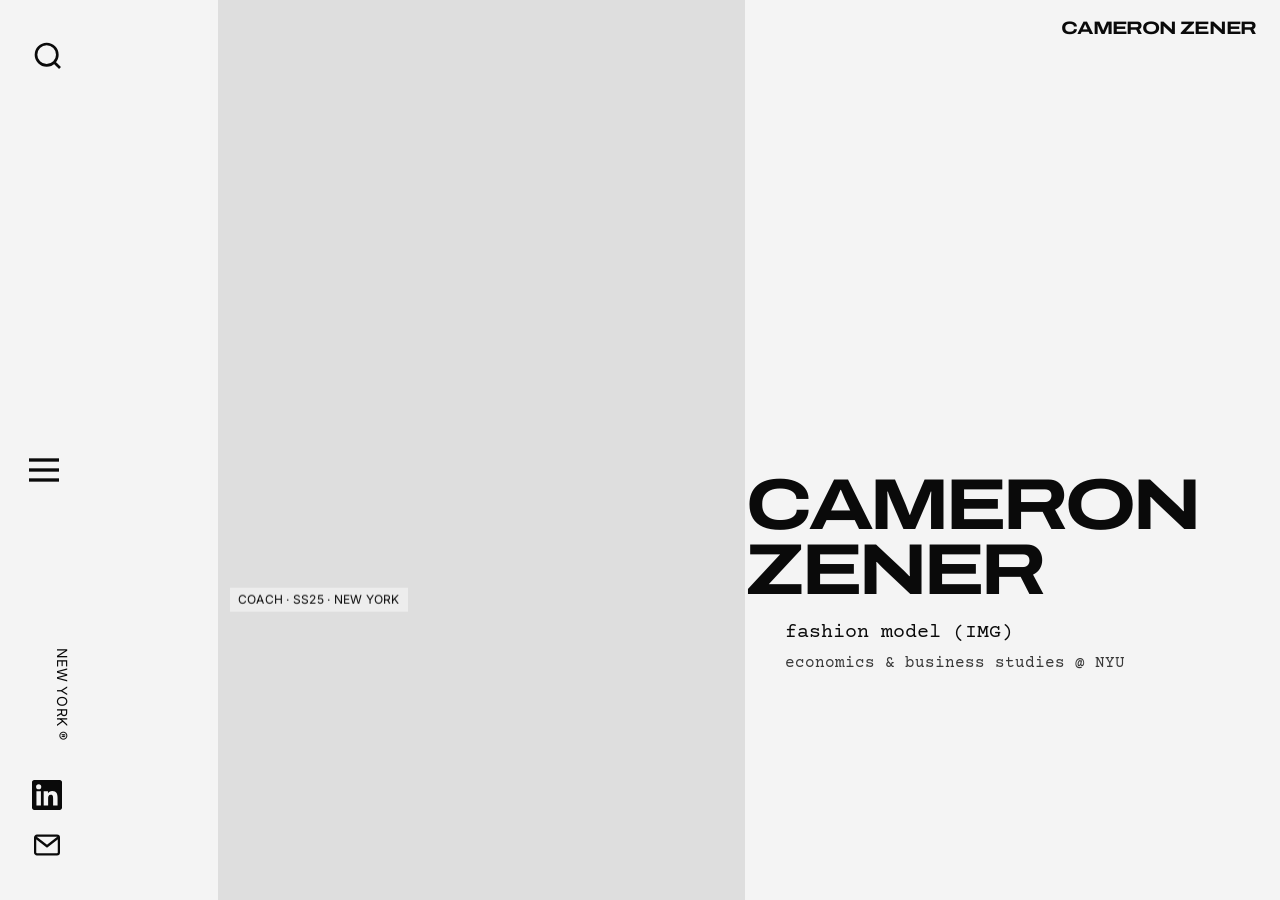
==== commit 557d1169: "Update site: EDG video Co-Authored-By: Claude Opus 5.5 <noreply@anthropic.com>" ====
--- a/index.html
+++ b/index.html
@@ -2,4 +2,4 @@
      Pragmatica Extended -> Archivo Expanded, Aktiv Grotesk -> Inter, Courier Std -> Courier Prime --><link href="https://fonts.googleapis.com/css2?family=Archivo:wdth,wght@125,700;125,800&family=Courier+Prime:ital,wght@0,400;0,700;1,400&family=Inter:wght@400;500&display=swap" rel="stylesheet"><style>
       body { font-family: "Courier Prime", "Courier New", monospace; background-color: #000000; color: #f4f4f4; margin: 0; padding: 0; }
       .container { max-width: 100%; margin: 0 auto; }
-    </style><link rel="stylesheet" href="/assets/Layout.Ct7mN7AK.css"></head><body class="flex flex-col items-center min-h-screen relative max-w-screen p-0 m-0"><main class="container min-h-screen px-2 flex flex-col gap-10 overflow-x-clip mx-auto relative md:pl-[17%]"><a href="/" class="absolute top-0 left-0 md:left-auto md:right-0 cursor-pointer z-20" aria-label="Home"><span class="font-display block m-3 md:m-4 px-2 py-1 bg-black/80 md:text-lg text-[2.6rem] leading-[0.95] mt-5 max-w-[11ch] md:max-w-none md:leading-normal md:mt-4">Cameron Zener</span></a><div class="md:flex-row-reverse flex flex-col md:gap-10 relative grow"><div class="relative hidden md:flex flex-1 min-h-screen"><!-- Name with tagline tucked right underneath, overlapping the carousel edge --><div class="absolute z-20 -left-6 lg:-left-10 bottom-1/4 flex flex-col items-start text-left"><h1 class="text-5xl lg:text-6xl xl:text-7xl font-display">Cameron Zener</h1><div class="ml-6 lg:ml-10 mt-4"><p class="text-xl">fashion model (IMG)</p><p class="text-base mt-1 opacity-80">economics &amp; business studies @ NYU</p></div></div></div><section class="w-full flex flex-col md:hidden px-3 pt-32 z-10 text-left"><p class="text-3xl leading-tight">fashion model (IMG)</p><p class="text-sm mt-1 opacity-80">economics &amp; business studies @ NYU</p></section><div class="md:min-h-screen md:w-1/2 max-h-full overflow-hidden"><style>astro-island,astro-slot,astro-static-slot{display:contents}</style><script>(function(){let e=(e,t,n)=>{let r=async()=>{await(await e())()},i=typeof t.value==`object`?t.value:void 0,a={rootMargin:i==null?void 0:i.rootMargin},o=new IntersectionObserver(e=>{for(let t of e)if(t.isIntersecting){o.disconnect(),r();break}},a);for(let e of n.children)o.observe(e)};(self.Astro||(self.Astro={})).visible=e,window.dispatchEvent(new Event(`astro:visible`))})();</script><script>(function(){function e(t){"@babel/helpers - typeof";return e=typeof Symbol==`function`&&typeof Symbol.iterator==`symbol`?function(e){return typeof e}:function(e){return e&&typeof Symbol==`function`&&e.constructor===Symbol&&e!==Symbol.prototype?`symbol`:typeof e},e(t)}function t(t,n){if(e(t)!=`object`||!t)return t;var r=t[Symbol.toPrimitive];if(r!==void 0){var i=r.call(t,n||`default`);if(e(i)!=`object`)return i;throw TypeError(`@@toPrimitive must return a primitive value.`)}return(n===`string`?String:Number)(t)}function n(n){var r=t(n,`string`);return e(r)==`symbol`?r:r+``}function r(e,t,r){return(t=n(t))in e?Object.defineProperty(e,t,{value:r,enumerable:!0,configurable:!0,writable:!0}):e[t]=r,e}let i=/* @__PURE__ */ new Set([`__proto__`,`constructor`,`prototype`]);{let e={0:e=>a(e),1:e=>n(e),2:e=>new RegExp(e),3:e=>new Date(e),4:e=>new Map(n(e)),5:e=>new Set(n(e)),6:e=>BigInt(e),7:e=>new URL(e),8:e=>new Uint8Array(e),9:e=>new Uint16Array(e),10:e=>new Uint32Array(e),11:e=>1/0*e},t=t=>{let[n,r]=t;return n in e?e[n](r):void 0},n=e=>e.map(t),a=e=>typeof e!=`object`||!e?e:Object.fromEntries(Object.entries(e).map(([e,n])=>[e,t(n)]));class o extends HTMLElement{constructor(...e){super(...e),r(this,`Component`,void 0),r(this,`hydrator`,void 0),r(this,`hydrate`,async()=>{var e;if(!this.hydrator||!this.isConnected)return;let t=(e=this.parentElement)==null?void 0:e.closest(`astro-island[ssr]`);if(t){t.addEventListener(`astro:hydrate`,this.hydrate,{once:!0});return}let n=this.querySelectorAll(`astro-slot`),r={},i=this.querySelectorAll(`template[data-astro-template]`);for(let e of i){let t=e.closest(this.tagName);t!=null&&t.isSameNode(this)&&(r[e.getAttribute(`data-astro-template`)||`default`]=e.innerHTML,e.remove())}for(let e of n){let t=e.closest(this.tagName);t!=null&&t.isSameNode(this)&&(r[e.getAttribute(`name`)||`default`]=e.innerHTML)}let o;try{o=this.hasAttribute(`props`)?a(JSON.parse(this.getAttribute(`props`))):{}}catch(e){let t=this.getAttribute(`component-url`)||`<unknown>`,n=this.getAttribute(`component-export`);throw n&&(t+=` (export ${n})`),console.error(`[hydrate] Error parsing props for component ${t}`,this.getAttribute(`props`),e),e}await this.hydrator(this)(this.Component,o,r,{client:this.getAttribute(`client`)}),this.removeAttribute(`ssr`),this.dispatchEvent(new CustomEvent(`astro:hydrate`))}),r(this,`unmount`,()=>{this.isConnected||this.dispatchEvent(new CustomEvent(`astro:unmount`))})}disconnectedCallback(){document.removeEventListener(`astro:after-swap`,this.unmount),document.addEventListener(`astro:after-swap`,this.unmount,{once:!0})}connectedCallback(){if(!this.hasAttribute(`await-children`)||document.readyState===`interactive`||document.readyState===`complete`)this.childrenConnectedCallback();else{let e=()=>{document.removeEventListener(`DOMContentLoaded`,e),t.disconnect(),this.childrenConnectedCallback()},t=new MutationObserver(()=>{var t;((t=this.lastChild)==null?void 0:t.nodeType)===Node.COMMENT_NODE&&this.lastChild.nodeValue===`astro:end`&&(this.lastChild.remove(),e())});t.observe(this,{childList:!0}),document.addEventListener(`DOMContentLoaded`,e)}}async childrenConnectedCallback(){let e=this.getAttribute(`before-hydration-url`);e&&await import(e),this.start()}getRetryImportUrl(e){let t=new URL(e,document.baseURI);return t.searchParams.set(`astro-retry`,Date.now().toString()),t.toString()}async importWithRetry(e){try{return await import(e)}catch(t){return await new Promise(e=>setTimeout(e,1e3)),import(this.getRetryImportUrl(e))}}handleHydrationError(e){let t=this.getAttribute(`component-url`),n=new CustomEvent(`astro:hydration-error`,{cancelable:!0,bubbles:!0,composed:!0,detail:{error:e,componentUrl:t}});this.dispatchEvent(n)&&console.error(`[astro-island] Error hydrating ${t}`,e)}async start(){let e=JSON.parse(this.getAttribute(`opts`)),t=this.getAttribute(`client`);if(Astro[t]===void 0)window.addEventListener(`astro:${t}`,()=>this.start(),{once:!0});else try{await Astro[t](async()=>{let e=this.getAttribute(`renderer-url`);try{let[t,{default:n}]=await Promise.all([this.importWithRetry(this.getAttribute(`component-url`)),e?this.importWithRetry(e):Promise.resolve({default:()=>()=>{}})]),r=this.getAttribute(`component-export`)||`default`;if(r.includes(`.`)){this.Component=t;for(let e of r.split(`.`)){if(i.has(e)||!this.Component||typeof this.Component!=`object`&&typeof this.Component!=`function`||!Object.hasOwn(this.Component,e))throw Error(`Invalid component export path: ${r}`);this.Component=this.Component[e]}}else{if(i.has(r))throw Error(`Invalid component export path: ${r}`);this.Component=t[r]}return this.hydrator=n,this.hydrate}catch(e){return this.handleHydrationError(e),()=>{}}},e,this)}catch(e){this.handleHydrationError(e)}}attributeChangedCallback(){this.hydrate()}}r(o,`observedAttributes`,[`props`]),customElements.get(`astro-island`)||customElements.define(`astro-island`,o)}})();</script><astro-island uid="Z1UtJX7" prefix="r2" component-url="/assets/VerticalCarousel.B-oERvQ6.js" component-export="default" renderer-url="/assets/client.DSgfVHwC.js" props="{&quot;panels&quot;:[1,[[0,{&quot;type&quot;:[0,&quot;video&quot;],&quot;src&quot;:[0,&quot;/home/coach-ss25.mp4&quot;],&quot;alt&quot;:[0,&quot;Coach SS25 runway show&quot;],&quot;caption&quot;:[0,&quot;Coach · SS25 · New York&quot;]}],[0,{&quot;type&quot;:[0,&quot;video&quot;],&quot;src&quot;:[0,&quot;/home/off-white-ss26.mp4&quot;],&quot;alt&quot;:[0,&quot;Off-White SS26 runway show&quot;],&quot;caption&quot;:[0,&quot;Off-White · SS26 · New York&quot;]}],[0,{&quot;type&quot;:[0,&quot;video&quot;],&quot;src&quot;:[0,&quot;/home/who-decides-war-ss26.mp4&quot;],&quot;alt&quot;:[0,&quot;Who Decides War SS26 runway show&quot;],&quot;caption&quot;:[0,&quot;Who Decides War · SS26 · New York&quot;]}],[0,{&quot;type&quot;:[0,&quot;video&quot;],&quot;src&quot;:[0,&quot;/home/coach-fw25.mp4&quot;],&quot;alt&quot;:[0,&quot;Coach FW25 runway show&quot;],&quot;caption&quot;:[0,&quot;Coach · FW25 · New York&quot;]}],[0,{&quot;type&quot;:[0,&quot;video&quot;],&quot;src&quot;:[0,&quot;/home/dsquared2-ss25.mp4&quot;],&quot;alt&quot;:[0,&quot;Dsquared2 SS25 runway show&quot;],&quot;caption&quot;:[0,&quot;Dsquared2 · SS25 · Milan&quot;]}],[0,{&quot;type&quot;:[0,&quot;video&quot;],&quot;src&quot;:[0,&quot;/home/private-policy-ss26.mp4&quot;],&quot;alt&quot;:[0,&quot;Private Policy SS26 runway show&quot;],&quot;caption&quot;:[0,&quot;Private Policy · SS26 · New York&quot;]}],[0,{&quot;type&quot;:[0,&quot;video&quot;],&quot;src&quot;:[0,&quot;/home/jw-anderson-ss25.mp4&quot;],&quot;alt&quot;:[0,&quot;JW Anderson SS25 runway show&quot;],&quot;caption&quot;:[0,&quot;JW Anderson · SS25 · Milan&quot;]}]]]}" ssr client="visible" opts="{&quot;name&quot;:&quot;VerticalCarousel&quot;,&quot;value&quot;:true}" await-children><div class="h-[56vh] md:h-screen w-full overflow-hidden relative" aria-label="Highlights"><div class="h-full md:h-auto flex flex-row md:flex-col items-center w-max md:w-full" style="will-change:transform;transform:none"><div aria-hidden="false" class="h-full md:h-auto flex justify-center w-[72vw] md:w-full"><div class="relative self-center w-full max-w-[60vh] aspect-[3/4] bg-[#dedede]"><video src="/home/coach-ss25.mp4" aria-label="Coach SS25 runway show" autoPlay="" muted="" loop="" playsInline="" preload="auto" class="absolute inset-0 block w-full h-full object-cover"></video><p class="absolute left-3 bottom-3 font-nav text-[10px] md:text-xs tracking-widest bg-black/70 px-2 py-1">Coach · SS25 · New York</p></div></div><div aria-hidden="false" class="h-full md:h-auto flex justify-center w-[72vw] md:w-full"><div class="relative self-center w-full max-w-[60vh] aspect-[3/4] bg-[#dedede]"><video src="/home/off-white-ss26.mp4" aria-label="Off-White SS26 runway show" autoPlay="" muted="" loop="" playsInline="" preload="auto" class="absolute inset-0 block w-full h-full object-cover"></video><p class="absolute left-3 bottom-3 font-nav text-[10px] md:text-xs tracking-widest bg-black/70 px-2 py-1">Off-White · SS26 · New York</p></div></div><div aria-hidden="false" class="h-full md:h-auto flex justify-center w-[72vw] md:w-full"><div class="relative self-center w-full max-w-[60vh] aspect-[3/4] bg-[#dedede]"><video src="/home/who-decides-war-ss26.mp4" aria-label="Who Decides War SS26 runway show" autoPlay="" muted="" loop="" playsInline="" preload="metadata" class="absolute inset-0 block w-full h-full object-cover"></video><p class="absolute left-3 bottom-3 font-nav text-[10px] md:text-xs tracking-widest bg-black/70 px-2 py-1">Who Decides War · SS26 · New York</p></div></div><div aria-hidden="false" class="h-full md:h-auto flex justify-center w-[72vw] md:w-full"><div class="relative self-center w-full max-w-[60vh] aspect-[3/4] bg-[#dedede]"><video src="/home/coach-fw25.mp4" aria-label="Coach FW25 runway show" autoPlay="" muted="" loop="" playsInline="" preload="metadata" class="absolute inset-0 block w-full h-full object-cover"></video><p class="absolute left-3 bottom-3 font-nav text-[10px] md:text-xs tracking-widest bg-black/70 px-2 py-1">Coach · FW25 · New York</p></div></div><div aria-hidden="false" class="h-full md:h-auto flex justify-center w-[72vw] md:w-full"><div class="relative self-center w-full max-w-[60vh] aspect-[3/4] bg-[#dedede]"><video src="/home/dsquared2-ss25.mp4" aria-label="Dsquared2 SS25 runway show" autoPlay="" muted="" loop="" playsInline="" preload="metadata" class="absolute inset-0 block w-full h-full object-cover"></video><p class="absolute left-3 bottom-3 font-nav text-[10px] md:text-xs tracking-widest bg-black/70 px-2 py-1">Dsquared2 · SS25 · Milan</p></div></div><div aria-hidden="false" class="h-full md:h-auto flex justify-center w-[72vw] md:w-full"><div class="relative self-center w-full max-w-[60vh] aspect-[3/4] bg-[#dedede]"><video src="/home/private-policy-ss26.mp4" aria-label="Private Policy SS26 runway show" autoPlay="" muted="" loop="" playsInline="" preload="metadata" class="absolute inset-0 block w-full h-full object-cover"></video><p class="absolute left-3 bottom-3 font-nav text-[10px] md:text-xs tracking-widest bg-black/70 px-2 py-1">Private Policy · SS26 · New York</p></div></div><div aria-hidden="false" class="h-full md:h-auto flex justify-center w-[72vw] md:w-full"><div class="relative self-center w-full max-w-[60vh] aspect-[3/4] bg-[#dedede]"><video src="/home/jw-anderson-ss25.mp4" aria-label="JW Anderson SS25 runway show" autoPlay="" muted="" loop="" playsInline="" preload="metadata" class="absolute inset-0 block w-full h-full object-cover"></video><p class="absolute left-3 bottom-3 font-nav text-[10px] md:text-xs tracking-widest bg-black/70 px-2 py-1">JW Anderson · SS25 · Milan</p></div></div><div aria-hidden="true" class="h-full md:h-auto flex justify-center w-[72vw] md:w-full"><div class="relative self-center w-full max-w-[60vh] aspect-[3/4] bg-[#dedede]"><video src="/home/coach-ss25.mp4" autoPlay="" muted="" loop="" playsInline="" preload="metadata" class="absolute inset-0 block w-full h-full object-cover"></video><p class="absolute left-3 bottom-3 font-nav text-[10px] md:text-xs tracking-widest bg-black/70 px-2 py-1">Coach · SS25 · New York</p></div></div><div aria-hidden="true" class="h-full md:h-auto flex justify-center w-[72vw] md:w-full"><div class="relative self-center w-full max-w-[60vh] aspect-[3/4] bg-[#dedede]"><video src="/home/off-white-ss26.mp4" autoPlay="" muted="" loop="" playsInline="" preload="metadata" class="absolute inset-0 block w-full h-full object-cover"></video><p class="absolute left-3 bottom-3 font-nav text-[10px] md:text-xs tracking-widest bg-black/70 px-2 py-1">Off-White · SS26 · New York</p></div></div><div aria-hidden="true" class="h-full md:h-auto flex justify-center w-[72vw] md:w-full"><div class="relative self-center w-full max-w-[60vh] aspect-[3/4] bg-[#dedede]"><video src="/home/who-decides-war-ss26.mp4" autoPlay="" muted="" loop="" playsInline="" preload="metadata" class="absolute inset-0 block w-full h-full object-cover"></video><p class="absolute left-3 bottom-3 font-nav text-[10px] md:text-xs tracking-widest bg-black/70 px-2 py-1">Who Decides War · SS26 · New York</p></div></div><div aria-hidden="true" class="h-full md:h-auto flex justify-center w-[72vw] md:w-full"><div class="relative self-center w-full max-w-[60vh] aspect-[3/4] bg-[#dedede]"><video src="/home/coach-fw25.mp4" autoPlay="" muted="" loop="" playsInline="" preload="metadata" class="absolute inset-0 block w-full h-full object-cover"></video><p class="absolute left-3 bottom-3 font-nav text-[10px] md:text-xs tracking-widest bg-black/70 px-2 py-1">Coach · FW25 · New York</p></div></div><div aria-hidden="true" class="h-full md:h-auto flex justify-center w-[72vw] md:w-full"><div class="relative self-center w-full max-w-[60vh] aspect-[3/4] bg-[#dedede]"><video src="/home/dsquared2-ss25.mp4" autoPlay="" muted="" loop="" playsInline="" preload="metadata" class="absolute inset-0 block w-full h-full object-cover"></video><p class="absolute left-3 bottom-3 font-nav text-[10px] md:text-xs tracking-widest bg-black/70 px-2 py-1">Dsquared2 · SS25 · Milan</p></div></div><div aria-hidden="true" class="h-full md:h-auto flex justify-center w-[72vw] md:w-full"><div class="relative self-center w-full max-w-[60vh] aspect-[3/4] bg-[#dedede]"><video src="/home/private-policy-ss26.mp4" autoPlay="" muted="" loop="" playsInline="" preload="metadata" class="absolute inset-0 block w-full h-full object-cover"></video><p class="absolute left-3 bottom-3 font-nav text-[10px] md:text-xs tracking-widest bg-black/70 px-2 py-1">Private Policy · SS26 · New York</p></div></div><div aria-hidden="true" class="h-full md:h-auto flex justify-center w-[72vw] md:w-full"><div class="relative self-center w-full max-w-[60vh] aspect-[3/4] bg-[#dedede]"><video src="/home/jw-anderson-ss25.mp4" autoPlay="" muted="" loop="" playsInline="" preload="metadata" class="absolute inset-0 block w-full h-full object-cover"></video><p class="absolute left-3 bottom-3 font-nav text-[10px] md:text-xs tracking-widest bg-black/70 px-2 py-1">JW Anderson · SS25 · Milan</p></div></div></div></div><!--astro:end--></astro-island></div></div><section class="hidden p-2 fixed left-6 md:flex flex-col w-2/12 py-10 justify-between h-full min-h-screen z-30"><div class="flex justify-start relative z-10"><script>(function(){let e=(e,t)=>{let n=async()=>{await(await e())()},r=typeof t.value==`object`?t.value:void 0,i={timeout:r==null?void 0:r.timeout};`requestIdleCallback`in window?window.requestIdleCallback(n,i):setTimeout(n,i.timeout||200)};(self.Astro||(self.Astro={})).idle=e,window.dispatchEvent(new Event(`astro:idle`))})();</script><astro-island uid="Z1Jp9L" prefix="r6" component-url="/assets/SearchBar.BFJyZf34.js" component-export="default" renderer-url="/assets/client.DSgfVHwC.js" props="{&quot;items&quot;:[1,[[0,{&quot;title&quot;:[0,&quot;Economic Development Group, Member, Journalism Team&quot;],&quot;url&quot;:[0,&quot;/experience/edg/&quot;],&quot;collection&quot;:[0,&quot;experience&quot;]}],[0,{&quot;title&quot;:[0,&quot;IMG Models, Fashion Model&quot;],&quot;url&quot;:[0,&quot;/experience/img-models/&quot;],&quot;collection&quot;:[0,&quot;experience&quot;]}],[0,{&quot;title&quot;:[0,&quot;Luxury and Retail Association, Member, Mentee &amp; Outreach&quot;],&quot;url&quot;:[0,&quot;/experience/lara/&quot;],&quot;collection&quot;:[0,&quot;experience&quot;]}],[0,{&quot;title&quot;:[0,&quot;Net Impact, Member &amp; Mentee&quot;],&quot;url&quot;:[0,&quot;/experience/net-impact/&quot;],&quot;collection&quot;:[0,&quot;experience&quot;]}],[0,{&quot;title&quot;:[0,&quot;Noah&#39;s Bagels, Food Service Associate&quot;],&quot;url&quot;:[0,&quot;/experience/noahs-bagels/&quot;],&quot;collection&quot;:[0,&quot;experience&quot;]}],[0,{&quot;title&quot;:[0,&quot;Seaport Research Partners, Analyst in Equity Research&quot;],&quot;url&quot;:[0,&quot;/experience/seaport-research-partners/&quot;],&quot;collection&quot;:[0,&quot;experience&quot;]}],[0,{&quot;title&quot;:[0,&quot;Sleepy Hollow, Camp Counselor&quot;],&quot;url&quot;:[0,&quot;/experience/sleepy-hollow/&quot;],&quot;collection&quot;:[0,&quot;experience&quot;]}],[0,{&quot;title&quot;:[0,&quot;Tinker Taylor, Outreach Intern&quot;],&quot;url&quot;:[0,&quot;/experience/tinker-taylor/&quot;],&quot;collection&quot;:[0,&quot;experience&quot;]}]]]}" ssr client="idle" opts="{&quot;name&quot;:&quot;SearchBar&quot;,&quot;value&quot;:true}" await-children><div class="relative"><button class="cursor-pointer text-white" aria-label="Open search bar" aria-expanded="false"><svg class="w-8 h-8" viewBox="0 0 24 24" fill="none" stroke="currentColor" stroke-width="2"><circle cx="11" cy="11" r="8"></circle><path d="m21 21-4.35-4.35"></path></svg></button></div><!--astro:end--></astro-island></div><astro-island uid="ZertaV" prefix="r7" component-url="/assets/DeskNav.CePVo0_1.js" component-export="default" renderer-url="/assets/client.DSgfVHwC.js" props="{}" ssr client="idle" opts="{&quot;name&quot;:&quot;DeskNav&quot;,&quot;value&quot;:true}" await-children><div class="flex flex-col items-start absolute top-1/2 left-0"><div style="opacity:0;transform:translateY(-10px)"><button class="cursor-pointer" aria-label="Open navigation menu" aria-expanded="false"><svg class="w-10 h-10" viewBox="0 0 24 24" fill="none" stroke="currentColor" stroke-width="2"><line x1="3" y1="6" x2="21" y2="6"></line><line x1="3" y1="12" x2="21" y2="12"></line><line x1="3" y1="18" x2="21" y2="18"></line></svg></button></div></div><!--astro:end--></astro-island><div class="flex flex-col justify-end items-start text-3xl gap-5 relative z-10"><span class="font-nav text-sm rotate-90 absolute -top-24 -left-4 whitespace-nowrap">New York &reg;</span><a href="https://www.linkedin.com/in/cameronzener/" target="_blank" rel="noopener" aria-label="LinkedIn"><svg width="1em" height="1em" viewBox="0 0 24 24" data-icon="linkedin"><symbol id="ai:local:linkedin"><path fill="currentColor" d="M20.45 20.45h-3.56v-5.57c0-1.33-.02-3.04-1.85-3.04-1.85 0-2.14 1.45-2.14 2.94v5.67H9.35V9h3.41v1.56h.05c.48-.9 1.64-1.85 3.37-1.85 3.6 0 4.27 2.37 4.27 5.46zM5.34 7.43a2.06 2.06 0 1 1 0-4.13 2.06 2.06 0 0 1 0 4.13m1.78 13.02H3.56V9h3.56zM22.22 0H1.77C.79 0 0 .77 0 1.73v20.54C0 23.23.79 24 1.77 24h20.45c.98 0 1.78-.77 1.78-1.73V1.73C24 .77 23.2 0 22.22 0"/></symbol><use href="#ai:local:linkedin"></use></svg></a><a href="mailto:ccamzener@gmail.com" aria-label="Email"><svg width="1em" height="1em" viewBox="0 0 24 24" data-icon="mail"><symbol id="ai:local:mail"><g fill="none" stroke="currentColor" stroke-linecap="round" stroke-linejoin="round" stroke-width="1.8"><rect width="19" height="15" x="2.5" y="4.5" rx="1.5"/><path d="m3 6 9 7 9-7"/></g></symbol><use href="#ai:local:mail"></use></svg></a></div></section><astro-island uid="Z2wOmIU" prefix="r3" component-url="/assets/Hamburger.C0kEbR2i.js" component-export="default" renderer-url="/assets/client.DSgfVHwC.js" props="{}" ssr client="idle" opts="{&quot;name&quot;:&quot;Hamburger&quot;,&quot;value&quot;:true}" await-children><div class="md:hidden"><nav aria-hidden="true" class="fixed inset-0 z-40 flex flex-col items-center bg-background transition-opacity duration-300 opacity-0 pointer-events-none"><ul class="font-nav my-auto flex flex-col gap-5 text-3xl text-center"><li><a href="/" target="_self" rel="noopener noreferrer" class="animated-link ">Home</a></li><li><a href="/experience" target="_self" rel="noopener noreferrer" class="animated-link ">Experience</a></li><li><a href="/lookbook" target="_self" rel="noopener noreferrer" class="animated-link ">Lookbook</a></li><li><a href="/about" target="_self" rel="noopener noreferrer" class="animated-link ">About</a></li><li><a href="/contact" target="_self" rel="noopener noreferrer" class="animated-link ">Contact</a></li></ul><div class="flex pb-10"><a href="https://www.linkedin.com/in/cameronzener/" target="_blank" rel="noopener noreferrer" aria-label="LinkedIn"><img src="/icons/linkedin.svg" alt="LinkedIn" class="w-9 h-9 mx-3"/></a><a href="mailto:ccamzener@gmail.com" aria-label="Email"><img src="/icons/mail.svg" alt="Email" class="w-9 h-9 mx-3"/></a></div></nav><button class="fixed top-3 right-3 z-50 p-2 bg-background/80 rounded-sm" aria-expanded="false" aria-label="Open menu"><svg xmlns="http://www.w3.org/2000/svg" width="26" height="26" viewBox="0 0 24 24" fill="none" stroke="currentColor" stroke-width="2" stroke-linecap="round"><path d="M4 6h16M4 12h16M4 18h16"></path></svg></button></div><!--astro:end--></astro-island></main></body></html>+    </style><link rel="stylesheet" href="/assets/Layout.CBWvSdEs.css"></head><body class="flex flex-col items-center min-h-screen relative max-w-screen p-0 m-0"><main class="container min-h-screen px-2 flex flex-col gap-10 overflow-x-clip mx-auto relative md:pl-[17%]"><a href="/" class="absolute top-0 left-0 md:left-auto md:right-0 cursor-pointer z-20" aria-label="Home"><span class="font-display block m-3 md:m-4 px-2 py-1 bg-black/80 md:text-lg text-[2.6rem] leading-[0.95] mt-5 max-w-[11ch] md:max-w-none md:leading-normal md:mt-4">Cameron Zener</span></a><div class="md:flex-row-reverse flex flex-col md:gap-10 relative grow"><div class="relative hidden md:flex flex-1 min-h-screen"><!-- Name with tagline tucked right underneath, overlapping the carousel edge --><div class="absolute z-20 -left-6 lg:-left-10 bottom-1/4 flex flex-col items-start text-left"><h1 class="text-5xl lg:text-6xl xl:text-7xl font-display">Cameron Zener</h1><div class="ml-6 lg:ml-10 mt-4"><p class="text-xl">fashion model (IMG)</p><p class="text-base mt-1 opacity-80">economics &amp; business studies @ NYU</p></div></div></div><section class="w-full flex flex-col md:hidden px-3 pt-32 z-10 text-left"><p class="text-3xl leading-tight">fashion model (IMG)</p><p class="text-sm mt-1 opacity-80">economics &amp; business studies @ NYU</p></section><div class="md:min-h-screen md:w-1/2 max-h-full overflow-hidden"><style>astro-island,astro-slot,astro-static-slot{display:contents}</style><script>(function(){let e=(e,t,n)=>{let r=async()=>{await(await e())()},i=typeof t.value==`object`?t.value:void 0,a={rootMargin:i==null?void 0:i.rootMargin},o=new IntersectionObserver(e=>{for(let t of e)if(t.isIntersecting){o.disconnect(),r();break}},a);for(let e of n.children)o.observe(e)};(self.Astro||(self.Astro={})).visible=e,window.dispatchEvent(new Event(`astro:visible`))})();</script><script>(function(){function e(t){"@babel/helpers - typeof";return e=typeof Symbol==`function`&&typeof Symbol.iterator==`symbol`?function(e){return typeof e}:function(e){return e&&typeof Symbol==`function`&&e.constructor===Symbol&&e!==Symbol.prototype?`symbol`:typeof e},e(t)}function t(t,n){if(e(t)!=`object`||!t)return t;var r=t[Symbol.toPrimitive];if(r!==void 0){var i=r.call(t,n||`default`);if(e(i)!=`object`)return i;throw TypeError(`@@toPrimitive must return a primitive value.`)}return(n===`string`?String:Number)(t)}function n(n){var r=t(n,`string`);return e(r)==`symbol`?r:r+``}function r(e,t,r){return(t=n(t))in e?Object.defineProperty(e,t,{value:r,enumerable:!0,configurable:!0,writable:!0}):e[t]=r,e}let i=/* @__PURE__ */ new Set([`__proto__`,`constructor`,`prototype`]);{let e={0:e=>a(e),1:e=>n(e),2:e=>new RegExp(e),3:e=>new Date(e),4:e=>new Map(n(e)),5:e=>new Set(n(e)),6:e=>BigInt(e),7:e=>new URL(e),8:e=>new Uint8Array(e),9:e=>new Uint16Array(e),10:e=>new Uint32Array(e),11:e=>1/0*e},t=t=>{let[n,r]=t;return n in e?e[n](r):void 0},n=e=>e.map(t),a=e=>typeof e!=`object`||!e?e:Object.fromEntries(Object.entries(e).map(([e,n])=>[e,t(n)]));class o extends HTMLElement{constructor(...e){super(...e),r(this,`Component`,void 0),r(this,`hydrator`,void 0),r(this,`hydrate`,async()=>{var e;if(!this.hydrator||!this.isConnected)return;let t=(e=this.parentElement)==null?void 0:e.closest(`astro-island[ssr]`);if(t){t.addEventListener(`astro:hydrate`,this.hydrate,{once:!0});return}let n=this.querySelectorAll(`astro-slot`),r={},i=this.querySelectorAll(`template[data-astro-template]`);for(let e of i){let t=e.closest(this.tagName);t!=null&&t.isSameNode(this)&&(r[e.getAttribute(`data-astro-template`)||`default`]=e.innerHTML,e.remove())}for(let e of n){let t=e.closest(this.tagName);t!=null&&t.isSameNode(this)&&(r[e.getAttribute(`name`)||`default`]=e.innerHTML)}let o;try{o=this.hasAttribute(`props`)?a(JSON.parse(this.getAttribute(`props`))):{}}catch(e){let t=this.getAttribute(`component-url`)||`<unknown>`,n=this.getAttribute(`component-export`);throw n&&(t+=` (export ${n})`),console.error(`[hydrate] Error parsing props for component ${t}`,this.getAttribute(`props`),e),e}await this.hydrator(this)(this.Component,o,r,{client:this.getAttribute(`client`)}),this.removeAttribute(`ssr`),this.dispatchEvent(new CustomEvent(`astro:hydrate`))}),r(this,`unmount`,()=>{this.isConnected||this.dispatchEvent(new CustomEvent(`astro:unmount`))})}disconnectedCallback(){document.removeEventListener(`astro:after-swap`,this.unmount),document.addEventListener(`astro:after-swap`,this.unmount,{once:!0})}connectedCallback(){if(!this.hasAttribute(`await-children`)||document.readyState===`interactive`||document.readyState===`complete`)this.childrenConnectedCallback();else{let e=()=>{document.removeEventListener(`DOMContentLoaded`,e),t.disconnect(),this.childrenConnectedCallback()},t=new MutationObserver(()=>{var t;((t=this.lastChild)==null?void 0:t.nodeType)===Node.COMMENT_NODE&&this.lastChild.nodeValue===`astro:end`&&(this.lastChild.remove(),e())});t.observe(this,{childList:!0}),document.addEventListener(`DOMContentLoaded`,e)}}async childrenConnectedCallback(){let e=this.getAttribute(`before-hydration-url`);e&&await import(e),this.start()}getRetryImportUrl(e){let t=new URL(e,document.baseURI);return t.searchParams.set(`astro-retry`,Date.now().toString()),t.toString()}async importWithRetry(e){try{return await import(e)}catch(t){return await new Promise(e=>setTimeout(e,1e3)),import(this.getRetryImportUrl(e))}}handleHydrationError(e){let t=this.getAttribute(`component-url`),n=new CustomEvent(`astro:hydration-error`,{cancelable:!0,bubbles:!0,composed:!0,detail:{error:e,componentUrl:t}});this.dispatchEvent(n)&&console.error(`[astro-island] Error hydrating ${t}`,e)}async start(){let e=JSON.parse(this.getAttribute(`opts`)),t=this.getAttribute(`client`);if(Astro[t]===void 0)window.addEventListener(`astro:${t}`,()=>this.start(),{once:!0});else try{await Astro[t](async()=>{let e=this.getAttribute(`renderer-url`);try{let[t,{default:n}]=await Promise.all([this.importWithRetry(this.getAttribute(`component-url`)),e?this.importWithRetry(e):Promise.resolve({default:()=>()=>{}})]),r=this.getAttribute(`component-export`)||`default`;if(r.includes(`.`)){this.Component=t;for(let e of r.split(`.`)){if(i.has(e)||!this.Component||typeof this.Component!=`object`&&typeof this.Component!=`function`||!Object.hasOwn(this.Component,e))throw Error(`Invalid component export path: ${r}`);this.Component=this.Component[e]}}else{if(i.has(r))throw Error(`Invalid component export path: ${r}`);this.Component=t[r]}return this.hydrator=n,this.hydrate}catch(e){return this.handleHydrationError(e),()=>{}}},e,this)}catch(e){this.handleHydrationError(e)}}attributeChangedCallback(){this.hydrate()}}r(o,`observedAttributes`,[`props`]),customElements.get(`astro-island`)||customElements.define(`astro-island`,o)}})();</script><astro-island uid="Z1UtJX7" prefix="r2" component-url="/assets/VerticalCarousel.B-oERvQ6.js" component-export="default" renderer-url="/assets/client.DSgfVHwC.js" props="{&quot;panels&quot;:[1,[[0,{&quot;type&quot;:[0,&quot;video&quot;],&quot;src&quot;:[0,&quot;/home/coach-ss25.mp4&quot;],&quot;alt&quot;:[0,&quot;Coach SS25 runway show&quot;],&quot;caption&quot;:[0,&quot;Coach · SS25 · New York&quot;]}],[0,{&quot;type&quot;:[0,&quot;video&quot;],&quot;src&quot;:[0,&quot;/home/off-white-ss26.mp4&quot;],&quot;alt&quot;:[0,&quot;Off-White SS26 runway show&quot;],&quot;caption&quot;:[0,&quot;Off-White · SS26 · New York&quot;]}],[0,{&quot;type&quot;:[0,&quot;video&quot;],&quot;src&quot;:[0,&quot;/home/who-decides-war-ss26.mp4&quot;],&quot;alt&quot;:[0,&quot;Who Decides War SS26 runway show&quot;],&quot;caption&quot;:[0,&quot;Who Decides War · SS26 · New York&quot;]}],[0,{&quot;type&quot;:[0,&quot;video&quot;],&quot;src&quot;:[0,&quot;/home/coach-fw25.mp4&quot;],&quot;alt&quot;:[0,&quot;Coach FW25 runway show&quot;],&quot;caption&quot;:[0,&quot;Coach · FW25 · New York&quot;]}],[0,{&quot;type&quot;:[0,&quot;video&quot;],&quot;src&quot;:[0,&quot;/home/dsquared2-ss25.mp4&quot;],&quot;alt&quot;:[0,&quot;Dsquared2 SS25 runway show&quot;],&quot;caption&quot;:[0,&quot;Dsquared2 · SS25 · Milan&quot;]}],[0,{&quot;type&quot;:[0,&quot;video&quot;],&quot;src&quot;:[0,&quot;/home/private-policy-ss26.mp4&quot;],&quot;alt&quot;:[0,&quot;Private Policy SS26 runway show&quot;],&quot;caption&quot;:[0,&quot;Private Policy · SS26 · New York&quot;]}],[0,{&quot;type&quot;:[0,&quot;video&quot;],&quot;src&quot;:[0,&quot;/home/jw-anderson-ss25.mp4&quot;],&quot;alt&quot;:[0,&quot;JW Anderson SS25 runway show&quot;],&quot;caption&quot;:[0,&quot;JW Anderson · SS25 · Milan&quot;]}]]]}" ssr client="visible" opts="{&quot;name&quot;:&quot;VerticalCarousel&quot;,&quot;value&quot;:true}" await-children><div class="h-[56vh] md:h-screen w-full overflow-hidden relative" aria-label="Highlights"><div class="h-full md:h-auto flex flex-row md:flex-col items-center w-max md:w-full" style="will-change:transform;transform:none"><div aria-hidden="false" class="h-full md:h-auto flex justify-center w-[72vw] md:w-full"><div class="relative self-center w-full max-w-[60vh] aspect-[3/4] bg-[#dedede]"><video src="/home/coach-ss25.mp4" aria-label="Coach SS25 runway show" autoPlay="" muted="" loop="" playsInline="" preload="auto" class="absolute inset-0 block w-full h-full object-cover"></video><p class="absolute left-3 bottom-3 font-nav text-[10px] md:text-xs tracking-widest bg-black/70 px-2 py-1">Coach · SS25 · New York</p></div></div><div aria-hidden="false" class="h-full md:h-auto flex justify-center w-[72vw] md:w-full"><div class="relative self-center w-full max-w-[60vh] aspect-[3/4] bg-[#dedede]"><video src="/home/off-white-ss26.mp4" aria-label="Off-White SS26 runway show" autoPlay="" muted="" loop="" playsInline="" preload="auto" class="absolute inset-0 block w-full h-full object-cover"></video><p class="absolute left-3 bottom-3 font-nav text-[10px] md:text-xs tracking-widest bg-black/70 px-2 py-1">Off-White · SS26 · New York</p></div></div><div aria-hidden="false" class="h-full md:h-auto flex justify-center w-[72vw] md:w-full"><div class="relative self-center w-full max-w-[60vh] aspect-[3/4] bg-[#dedede]"><video src="/home/who-decides-war-ss26.mp4" aria-label="Who Decides War SS26 runway show" autoPlay="" muted="" loop="" playsInline="" preload="metadata" class="absolute inset-0 block w-full h-full object-cover"></video><p class="absolute left-3 bottom-3 font-nav text-[10px] md:text-xs tracking-widest bg-black/70 px-2 py-1">Who Decides War · SS26 · New York</p></div></div><div aria-hidden="false" class="h-full md:h-auto flex justify-center w-[72vw] md:w-full"><div class="relative self-center w-full max-w-[60vh] aspect-[3/4] bg-[#dedede]"><video src="/home/coach-fw25.mp4" aria-label="Coach FW25 runway show" autoPlay="" muted="" loop="" playsInline="" preload="metadata" class="absolute inset-0 block w-full h-full object-cover"></video><p class="absolute left-3 bottom-3 font-nav text-[10px] md:text-xs tracking-widest bg-black/70 px-2 py-1">Coach · FW25 · New York</p></div></div><div aria-hidden="false" class="h-full md:h-auto flex justify-center w-[72vw] md:w-full"><div class="relative self-center w-full max-w-[60vh] aspect-[3/4] bg-[#dedede]"><video src="/home/dsquared2-ss25.mp4" aria-label="Dsquared2 SS25 runway show" autoPlay="" muted="" loop="" playsInline="" preload="metadata" class="absolute inset-0 block w-full h-full object-cover"></video><p class="absolute left-3 bottom-3 font-nav text-[10px] md:text-xs tracking-widest bg-black/70 px-2 py-1">Dsquared2 · SS25 · Milan</p></div></div><div aria-hidden="false" class="h-full md:h-auto flex justify-center w-[72vw] md:w-full"><div class="relative self-center w-full max-w-[60vh] aspect-[3/4] bg-[#dedede]"><video src="/home/private-policy-ss26.mp4" aria-label="Private Policy SS26 runway show" autoPlay="" muted="" loop="" playsInline="" preload="metadata" class="absolute inset-0 block w-full h-full object-cover"></video><p class="absolute left-3 bottom-3 font-nav text-[10px] md:text-xs tracking-widest bg-black/70 px-2 py-1">Private Policy · SS26 · New York</p></div></div><div aria-hidden="false" class="h-full md:h-auto flex justify-center w-[72vw] md:w-full"><div class="relative self-center w-full max-w-[60vh] aspect-[3/4] bg-[#dedede]"><video src="/home/jw-anderson-ss25.mp4" aria-label="JW Anderson SS25 runway show" autoPlay="" muted="" loop="" playsInline="" preload="metadata" class="absolute inset-0 block w-full h-full object-cover"></video><p class="absolute left-3 bottom-3 font-nav text-[10px] md:text-xs tracking-widest bg-black/70 px-2 py-1">JW Anderson · SS25 · Milan</p></div></div><div aria-hidden="true" class="h-full md:h-auto flex justify-center w-[72vw] md:w-full"><div class="relative self-center w-full max-w-[60vh] aspect-[3/4] bg-[#dedede]"><video src="/home/coach-ss25.mp4" autoPlay="" muted="" loop="" playsInline="" preload="metadata" class="absolute inset-0 block w-full h-full object-cover"></video><p class="absolute left-3 bottom-3 font-nav text-[10px] md:text-xs tracking-widest bg-black/70 px-2 py-1">Coach · SS25 · New York</p></div></div><div aria-hidden="true" class="h-full md:h-auto flex justify-center w-[72vw] md:w-full"><div class="relative self-center w-full max-w-[60vh] aspect-[3/4] bg-[#dedede]"><video src="/home/off-white-ss26.mp4" autoPlay="" muted="" loop="" playsInline="" preload="metadata" class="absolute inset-0 block w-full h-full object-cover"></video><p class="absolute left-3 bottom-3 font-nav text-[10px] md:text-xs tracking-widest bg-black/70 px-2 py-1">Off-White · SS26 · New York</p></div></div><div aria-hidden="true" class="h-full md:h-auto flex justify-center w-[72vw] md:w-full"><div class="relative self-center w-full max-w-[60vh] aspect-[3/4] bg-[#dedede]"><video src="/home/who-decides-war-ss26.mp4" autoPlay="" muted="" loop="" playsInline="" preload="metadata" class="absolute inset-0 block w-full h-full object-cover"></video><p class="absolute left-3 bottom-3 font-nav text-[10px] md:text-xs tracking-widest bg-black/70 px-2 py-1">Who Decides War · SS26 · New York</p></div></div><div aria-hidden="true" class="h-full md:h-auto flex justify-center w-[72vw] md:w-full"><div class="relative self-center w-full max-w-[60vh] aspect-[3/4] bg-[#dedede]"><video src="/home/coach-fw25.mp4" autoPlay="" muted="" loop="" playsInline="" preload="metadata" class="absolute inset-0 block w-full h-full object-cover"></video><p class="absolute left-3 bottom-3 font-nav text-[10px] md:text-xs tracking-widest bg-black/70 px-2 py-1">Coach · FW25 · New York</p></div></div><div aria-hidden="true" class="h-full md:h-auto flex justify-center w-[72vw] md:w-full"><div class="relative self-center w-full max-w-[60vh] aspect-[3/4] bg-[#dedede]"><video src="/home/dsquared2-ss25.mp4" autoPlay="" muted="" loop="" playsInline="" preload="metadata" class="absolute inset-0 block w-full h-full object-cover"></video><p class="absolute left-3 bottom-3 font-nav text-[10px] md:text-xs tracking-widest bg-black/70 px-2 py-1">Dsquared2 · SS25 · Milan</p></div></div><div aria-hidden="true" class="h-full md:h-auto flex justify-center w-[72vw] md:w-full"><div class="relative self-center w-full max-w-[60vh] aspect-[3/4] bg-[#dedede]"><video src="/home/private-policy-ss26.mp4" autoPlay="" muted="" loop="" playsInline="" preload="metadata" class="absolute inset-0 block w-full h-full object-cover"></video><p class="absolute left-3 bottom-3 font-nav text-[10px] md:text-xs tracking-widest bg-black/70 px-2 py-1">Private Policy · SS26 · New York</p></div></div><div aria-hidden="true" class="h-full md:h-auto flex justify-center w-[72vw] md:w-full"><div class="relative self-center w-full max-w-[60vh] aspect-[3/4] bg-[#dedede]"><video src="/home/jw-anderson-ss25.mp4" autoPlay="" muted="" loop="" playsInline="" preload="metadata" class="absolute inset-0 block w-full h-full object-cover"></video><p class="absolute left-3 bottom-3 font-nav text-[10px] md:text-xs tracking-widest bg-black/70 px-2 py-1">JW Anderson · SS25 · Milan</p></div></div></div></div><!--astro:end--></astro-island></div></div><section class="hidden p-2 fixed left-6 md:flex flex-col w-2/12 py-10 justify-between h-full min-h-screen z-30"><div class="flex justify-start relative z-10"><script>(function(){let e=(e,t)=>{let n=async()=>{await(await e())()},r=typeof t.value==`object`?t.value:void 0,i={timeout:r==null?void 0:r.timeout};`requestIdleCallback`in window?window.requestIdleCallback(n,i):setTimeout(n,i.timeout||200)};(self.Astro||(self.Astro={})).idle=e,window.dispatchEvent(new Event(`astro:idle`))})();</script><astro-island uid="Z1Jp9L" prefix="r6" component-url="/assets/SearchBar.BFJyZf34.js" component-export="default" renderer-url="/assets/client.DSgfVHwC.js" props="{&quot;items&quot;:[1,[[0,{&quot;title&quot;:[0,&quot;Economic Development Group, Member, Journalism Team&quot;],&quot;url&quot;:[0,&quot;/experience/edg/&quot;],&quot;collection&quot;:[0,&quot;experience&quot;]}],[0,{&quot;title&quot;:[0,&quot;IMG Models, Fashion Model&quot;],&quot;url&quot;:[0,&quot;/experience/img-models/&quot;],&quot;collection&quot;:[0,&quot;experience&quot;]}],[0,{&quot;title&quot;:[0,&quot;Luxury and Retail Association, Member, Mentee &amp; Outreach&quot;],&quot;url&quot;:[0,&quot;/experience/lara/&quot;],&quot;collection&quot;:[0,&quot;experience&quot;]}],[0,{&quot;title&quot;:[0,&quot;Net Impact, Member &amp; Mentee&quot;],&quot;url&quot;:[0,&quot;/experience/net-impact/&quot;],&quot;collection&quot;:[0,&quot;experience&quot;]}],[0,{&quot;title&quot;:[0,&quot;Noah&#39;s Bagels, Food Service Associate&quot;],&quot;url&quot;:[0,&quot;/experience/noahs-bagels/&quot;],&quot;collection&quot;:[0,&quot;experience&quot;]}],[0,{&quot;title&quot;:[0,&quot;Seaport Research Partners, Analyst in Equity Research&quot;],&quot;url&quot;:[0,&quot;/experience/seaport-research-partners/&quot;],&quot;collection&quot;:[0,&quot;experience&quot;]}],[0,{&quot;title&quot;:[0,&quot;Sleepy Hollow, Camp Counselor&quot;],&quot;url&quot;:[0,&quot;/experience/sleepy-hollow/&quot;],&quot;collection&quot;:[0,&quot;experience&quot;]}],[0,{&quot;title&quot;:[0,&quot;Tinker Taylor, Outreach Intern&quot;],&quot;url&quot;:[0,&quot;/experience/tinker-taylor/&quot;],&quot;collection&quot;:[0,&quot;experience&quot;]}]]]}" ssr client="idle" opts="{&quot;name&quot;:&quot;SearchBar&quot;,&quot;value&quot;:true}" await-children><div class="relative"><button class="cursor-pointer text-white" aria-label="Open search bar" aria-expanded="false"><svg class="w-8 h-8" viewBox="0 0 24 24" fill="none" stroke="currentColor" stroke-width="2"><circle cx="11" cy="11" r="8"></circle><path d="m21 21-4.35-4.35"></path></svg></button></div><!--astro:end--></astro-island></div><astro-island uid="ZertaV" prefix="r7" component-url="/assets/DeskNav.CePVo0_1.js" component-export="default" renderer-url="/assets/client.DSgfVHwC.js" props="{}" ssr client="idle" opts="{&quot;name&quot;:&quot;DeskNav&quot;,&quot;value&quot;:true}" await-children><div class="flex flex-col items-start absolute top-1/2 left-0"><div style="opacity:0;transform:translateY(-10px)"><button class="cursor-pointer" aria-label="Open navigation menu" aria-expanded="false"><svg class="w-10 h-10" viewBox="0 0 24 24" fill="none" stroke="currentColor" stroke-width="2"><line x1="3" y1="6" x2="21" y2="6"></line><line x1="3" y1="12" x2="21" y2="12"></line><line x1="3" y1="18" x2="21" y2="18"></line></svg></button></div></div><!--astro:end--></astro-island><div class="flex flex-col justify-end items-start text-3xl gap-5 relative z-10"><span class="font-nav text-sm rotate-90 absolute -top-24 -left-4 whitespace-nowrap">New York &reg;</span><a href="https://www.linkedin.com/in/cameronzener/" target="_blank" rel="noopener" aria-label="LinkedIn"><svg width="1em" height="1em" viewBox="0 0 24 24" data-icon="linkedin"><symbol id="ai:local:linkedin"><path fill="currentColor" d="M20.45 20.45h-3.56v-5.57c0-1.33-.02-3.04-1.85-3.04-1.85 0-2.14 1.45-2.14 2.94v5.67H9.35V9h3.41v1.56h.05c.48-.9 1.64-1.85 3.37-1.85 3.6 0 4.27 2.37 4.27 5.46zM5.34 7.43a2.06 2.06 0 1 1 0-4.13 2.06 2.06 0 0 1 0 4.13m1.78 13.02H3.56V9h3.56zM22.22 0H1.77C.79 0 0 .77 0 1.73v20.54C0 23.23.79 24 1.77 24h20.45c.98 0 1.78-.77 1.78-1.73V1.73C24 .77 23.2 0 22.22 0"/></symbol><use href="#ai:local:linkedin"></use></svg></a><a href="mailto:ccamzener@gmail.com" aria-label="Email"><svg width="1em" height="1em" viewBox="0 0 24 24" data-icon="mail"><symbol id="ai:local:mail"><g fill="none" stroke="currentColor" stroke-linecap="round" stroke-linejoin="round" stroke-width="1.8"><rect width="19" height="15" x="2.5" y="4.5" rx="1.5"/><path d="m3 6 9 7 9-7"/></g></symbol><use href="#ai:local:mail"></use></svg></a></div></section><astro-island uid="Z2wOmIU" prefix="r3" component-url="/assets/Hamburger.C0kEbR2i.js" component-export="default" renderer-url="/assets/client.DSgfVHwC.js" props="{}" ssr client="idle" opts="{&quot;name&quot;:&quot;Hamburger&quot;,&quot;value&quot;:true}" await-children><div class="md:hidden"><nav aria-hidden="true" class="fixed inset-0 z-40 flex flex-col items-center bg-background transition-opacity duration-300 opacity-0 pointer-events-none"><ul class="font-nav my-auto flex flex-col gap-5 text-3xl text-center"><li><a href="/" target="_self" rel="noopener noreferrer" class="animated-link ">Home</a></li><li><a href="/experience" target="_self" rel="noopener noreferrer" class="animated-link ">Experience</a></li><li><a href="/lookbook" target="_self" rel="noopener noreferrer" class="animated-link ">Lookbook</a></li><li><a href="/about" target="_self" rel="noopener noreferrer" class="animated-link ">About</a></li><li><a href="/contact" target="_self" rel="noopener noreferrer" class="animated-link ">Contact</a></li></ul><div class="flex pb-10"><a href="https://www.linkedin.com/in/cameronzener/" target="_blank" rel="noopener noreferrer" aria-label="LinkedIn"><img src="/icons/linkedin.svg" alt="LinkedIn" class="w-9 h-9 mx-3"/></a><a href="mailto:ccamzener@gmail.com" aria-label="Email"><img src="/icons/mail.svg" alt="Email" class="w-9 h-9 mx-3"/></a></div></nav><button class="fixed top-3 right-3 z-50 p-2 bg-background/80 rounded-sm" aria-expanded="false" aria-label="Open menu"><svg xmlns="http://www.w3.org/2000/svg" width="26" height="26" viewBox="0 0 24 24" fill="none" stroke="currentColor" stroke-width="2" stroke-linecap="round"><path d="M4 6h16M4 12h16M4 18h16"></path></svg></button></div><!--astro:end--></astro-island></main></body></html>
--- a/assets/Layout.CBWvSdEs.css
+++ b/assets/Layout.CBWvSdEs.css
@@ -0,0 +1,2 @@
+/*! tailwindcss v4.3.5 | MIT License | https://tailwindcss.com */
+@layer properties{@supports (((-webkit-hyphens:none)) and (not (margin-trim:block))) or ((-moz-orient:inline) and (not (color:rgb(from red r g b)))){*,:before,:after,::backdrop{--tw-rotate-x:initial;--tw-rotate-y:initial;--tw-rotate-z:initial;--tw-skew-x:initial;--tw-skew-y:initial;--tw-space-y-reverse:0;--tw-divide-y-reverse:0;--tw-border-style:solid;--tw-leading:initial;--tw-font-weight:initial;--tw-tracking:initial;--tw-shadow:0 0 #0000;--tw-shadow-color:initial;--tw-shadow-alpha:100%;--tw-inset-shadow:0 0 #0000;--tw-inset-shadow-color:initial;--tw-inset-shadow-alpha:100%;--tw-ring-color:initial;--tw-ring-shadow:0 0 #0000;--tw-inset-ring-color:initial;--tw-inset-ring-shadow:0 0 #0000;--tw-ring-inset:initial;--tw-ring-offset-width:0px;--tw-ring-offset-color:#fff;--tw-ring-offset-shadow:0 0 #0000;--tw-outline-style:solid;--tw-blur:initial;--tw-brightness:initial;--tw-contrast:initial;--tw-grayscale:initial;--tw-hue-rotate:initial;--tw-invert:initial;--tw-opacity:initial;--tw-saturate:initial;--tw-sepia:initial;--tw-drop-shadow:initial;--tw-drop-shadow-color:initial;--tw-drop-shadow-alpha:100%;--tw-drop-shadow-size:initial;--tw-duration:initial;--tw-ease:initial;--tw-translate-x:0;--tw-translate-y:0;--tw-translate-z:0}}}@layer theme{:root,:host{--font-sans:"Courier Prime", "Courier New", monospace;--font-mono:ui-monospace, SFMono-Regular, Menlo, Monaco, Consolas, "Liberation Mono", "Courier New", monospace;--color-black:#040404;--color-white:#f4f4f4;--spacing:.25rem;--container-md:28rem;--container-lg:32rem;--container-2xl:42rem;--container-3xl:48rem;--container-5xl:64rem;--text-xs:.75rem;--text-xs--line-height:calc(1 / .75);--text-sm:.875rem;--text-sm--line-height:calc(1.25 / .875);--text-base:1rem;--text-base--line-height:calc(1.5 / 1);--text-lg:1.125rem;--text-lg--line-height:calc(1.75 / 1.125);--text-xl:1.25rem;--text-xl--line-height:calc(1.75 / 1.25);--text-2xl:1.5rem;--text-2xl--line-height:calc(2 / 1.5);--text-3xl:1.875rem;--text-3xl--line-height:calc(2.25 / 1.875);--text-4xl:2.25rem;--text-4xl--line-height:calc(2.5 / 2.25);--text-5xl:3rem;--text-5xl--line-height:1;--text-6xl:3.75rem;--text-6xl--line-height:1;--text-7xl:4.5rem;--text-7xl--line-height:1;--text-8xl:6rem;--text-8xl--line-height:1;--text-9xl:8rem;--text-9xl--line-height:1;--font-weight-medium:500;--font-weight-semibold:600;--font-weight-bold:700;--tracking-wide:.025em;--tracking-widest:.1em;--leading-tight:1.25;--leading-snug:1.375;--leading-normal:1.5;--radius-sm:.25rem;--radius-lg:.5rem;--radius-xl:.75rem;--ease-in-out:cubic-bezier(.4, 0, .2, 1);--default-transition-duration:.15s;--default-transition-timing-function:cubic-bezier(.4, 0, .2, 1);--default-font-family:var(--font-sans);--default-mono-font-family:var(--font-mono);--font-nav:"Inter", "Helvetica Neue", Arial, sans-serif;--font-display:"Archivo", "Helvetica Neue", Arial, sans-serif;--color-primary:#8c8c8c;--color-muted:#0d0d0d;--color-background:#000}}@layer base{*,:after,:before,::backdrop{box-sizing:border-box;border:0 solid;margin:0;padding:0}::file-selector-button{box-sizing:border-box;border:0 solid;margin:0;padding:0}html,:host{-webkit-text-size-adjust:100%;tab-size:4;line-height:1.5;font-family:var(--default-font-family,-apple-system, BlinkMacSystemFont, "Segoe UI", Roboto, "Helvetica Neue", "Noto Sans", Arial, sans-serif, "Apple Color Emoji", "Segoe UI Emoji", "Segoe UI Symbol", "Noto Color Emoji");font-feature-settings:var(--default-font-feature-settings,normal);font-variation-settings:var(--default-font-variation-settings,normal);-webkit-tap-highlight-color:transparent}hr{height:0;color:inherit;border-top-width:1px}abbr:where([title]){text-decoration:underline dotted}h1,h2,h3,h4,h5,h6{font-size:inherit;font-weight:inherit}a{color:inherit;-webkit-text-decoration:inherit;-webkit-text-decoration:inherit;-webkit-text-decoration:inherit;text-decoration:inherit}b,strong{font-weight:bolder}code,kbd,samp,pre{font-family:var(--default-mono-font-family,ui-monospace, SFMono-Regular, Menlo, Monaco, Consolas, "Liberation Mono", "Courier New", monospace);font-feature-settings:var(--default-mono-font-feature-settings,normal);font-variation-settings:var(--default-mono-font-variation-settings,normal);font-size:1em}small{font-size:80%}sub,sup{vertical-align:baseline;font-size:75%;line-height:0;position:relative}sub{bottom:-.25em}sup{top:-.5em}table{text-indent:0;border-color:inherit;border-collapse:collapse}:-moz-focusring:where(:not(iframe)){outline:auto}progress{vertical-align:baseline}summary{display:list-item}ol,ul,menu{list-style:none}img,svg,video,canvas,audio,iframe,embed,object{vertical-align:middle;display:block}img,video{max-width:100%;height:auto}button,input,select,optgroup,textarea{font:inherit;font-feature-settings:inherit;font-variation-settings:inherit;letter-spacing:inherit;color:inherit;opacity:1;background-color:#0000;border-radius:0}::file-selector-button{font:inherit;font-feature-settings:inherit;font-variation-settings:inherit;letter-spacing:inherit;color:inherit;opacity:1;background-color:#0000;border-radius:0}:where(select:is([multiple],[size])) optgroup{font-weight:bolder}:where(select:is([multiple],[size])) optgroup option{padding-inline-start:20px}::file-selector-button{margin-inline-end:4px}::placeholder{opacity:1}@supports (not ((-webkit-appearance:-apple-pay-button))) or (contain-intrinsic-size:1px){::placeholder{color:currentColor}@supports (color:color-mix(in lab, red, red)){::placeholder{color:color-mix(in oklab, currentcolor 50%, transparent)}}}textarea{resize:vertical}::-webkit-search-decoration{-webkit-appearance:none}::-webkit-date-and-time-value{min-height:1lh;text-align:inherit}::-webkit-datetime-edit{display:inline-flex}::-webkit-datetime-edit-fields-wrapper{padding:0}::-webkit-datetime-edit{padding-block:0}::-webkit-datetime-edit-year-field{padding-block:0}::-webkit-datetime-edit-month-field{padding-block:0}::-webkit-datetime-edit-day-field{padding-block:0}::-webkit-datetime-edit-hour-field{padding-block:0}::-webkit-datetime-edit-minute-field{padding-block:0}::-webkit-datetime-edit-second-field{padding-block:0}::-webkit-datetime-edit-millisecond-field{padding-block:0}::-webkit-datetime-edit-meridiem-field{padding-block:0}::-webkit-calendar-picker-indicator{line-height:1}:-moz-ui-invalid{box-shadow:none}button,input:where([type=button],[type=reset],[type=submit]){appearance:button}::file-selector-button{appearance:button}::-webkit-inner-spin-button{height:auto}::-webkit-outer-spin-button{height:auto}[hidden]:where(:not([hidden=until-found])){display:none!important}body{font-family:var(--font-sans);background-color:var(--color-background);color:var(--color-white)}}@layer components;@layer utilities{.pointer-events-none{pointer-events:none}.absolute{position:absolute}.fixed{position:fixed}.relative{position:relative}.static{position:static}.inset-0{inset:0}.-top-1{top:calc(var(--spacing) * -1)}.-top-24{top:calc(var(--spacing) * -24)}.top-0{top:0}.top-1\/2{top:50%}.top-3{top:calc(var(--spacing) * 3)}.right-3{right:calc(var(--spacing) * 3)}.bottom-1\/4{bottom:25%}.bottom-3{bottom:calc(var(--spacing) * 3)}.-left-1{left:calc(var(--spacing) * -1)}.-left-4{left:calc(var(--spacing) * -4)}.-left-6{left:calc(var(--spacing) * -6)}.left-0{left:0}.left-3{left:calc(var(--spacing) * 3)}.left-6{left:calc(var(--spacing) * 6)}.z-10{z-index:10}.z-20{z-index:20}.z-30{z-index:30}.z-40{z-index:40}.z-50{z-index:50}.col-span-1{grid-column:span 1/span 1}.col-start-2{grid-column-start:2}.container{width:100%}@media (width>=40rem){.container{max-width:40rem}}@media (width>=48rem){.container{max-width:48rem}}@media (width>=64rem){.container{max-width:64rem}}@media (width>=80rem){.container{max-width:80rem}}@media (width>=96rem){.container{max-width:96rem}}@media (width>=120rem){.container{max-width:120rem}}.m-0{margin:0}.m-3{margin:calc(var(--spacing) * 3)}.mx-3{margin-inline:calc(var(--spacing) * 3)}.mx-auto{margin-inline:auto}.my-auto{margin-block:auto}.mt-1{margin-top:var(--spacing)}.mt-2{margin-top:calc(var(--spacing) * 2)}.mt-3{margin-top:calc(var(--spacing) * 3)}.mt-4{margin-top:calc(var(--spacing) * 4)}.mt-5{margin-top:calc(var(--spacing) * 5)}.mt-6{margin-top:calc(var(--spacing) * 6)}.mt-10{margin-top:calc(var(--spacing) * 10)}.mt-12{margin-top:calc(var(--spacing) * 12)}.mt-14{margin-top:calc(var(--spacing) * 14)}.mt-20{margin-top:calc(var(--spacing) * 20)}.mt-24{margin-top:calc(var(--spacing) * 24)}.mt-28{margin-top:calc(var(--spacing) * 28)}.mt-auto{margin-top:auto}.mr-5{margin-right:calc(var(--spacing) * 5)}.mb-2{margin-bottom:calc(var(--spacing) * 2)}.mb-3{margin-bottom:calc(var(--spacing) * 3)}.mb-6{margin-bottom:calc(var(--spacing) * 6)}.mb-8{margin-bottom:calc(var(--spacing) * 8)}.mb-10{margin-bottom:calc(var(--spacing) * 10)}.mb-12{margin-bottom:calc(var(--spacing) * 12)}.mb-16{margin-bottom:calc(var(--spacing) * 16)}.ml-2{margin-left:calc(var(--spacing) * 2)}.ml-6{margin-left:calc(var(--spacing) * 6)}.block{display:block}.flex{display:flex}.grid{display:grid}.hidden{display:none}.inline-block{display:inline-block}.inline-flex{display:inline-flex}.aspect-\[3\/4\]{aspect-ratio:3/4}.aspect-\[4\/3\]{aspect-ratio:4/3}.aspect-square{aspect-ratio:1}.h-6{height:calc(var(--spacing) * 6)}.h-8{height:calc(var(--spacing) * 8)}.h-9{height:calc(var(--spacing) * 9)}.h-10{height:calc(var(--spacing) * 10)}.h-14{height:calc(var(--spacing) * 14)}.h-25{height:calc(var(--spacing) * 25)}.h-\[56vh\]{height:56vh}.h-auto{height:auto}.h-full{height:100%}.h-screen{height:100vh}.max-h-72{max-height:calc(var(--spacing) * 72)}.max-h-\[70vh\]{max-height:70vh}.max-h-\[78vh\]{max-height:78vh}.max-h-full{max-height:100%}.min-h-\[2\.6em\]{min-height:2.6em}.min-h-\[40vh\]{min-height:40vh}.min-h-\[80vh\]{min-height:80vh}.min-h-screen{min-height:100vh}.w-2\/5{width:40%}.w-2\/12{width:16.6667%}.w-4\/5{width:80%}.w-6{width:calc(var(--spacing) * 6)}.w-8{width:calc(var(--spacing) * 8)}.w-9{width:calc(var(--spacing) * 9)}.w-10{width:calc(var(--spacing) * 10)}.w-14{width:calc(var(--spacing) * 14)}.w-64{width:calc(var(--spacing) * 64)}.w-72{width:calc(var(--spacing) * 72)}.w-\[72vw\]{width:72vw}.w-full{width:100%}.w-max{width:max-content}.max-w-2xl{max-width:var(--container-2xl)}.max-w-3xl{max-width:var(--container-3xl)}.max-w-5xl{max-width:var(--container-5xl)}.max-w-64{max-width:calc(var(--spacing) * 64)}.max-w-\[11ch\]{max-width:11ch}.max-w-\[11rem\]{max-width:11rem}.max-w-\[20rem\]{max-width:20rem}.max-w-\[60vh\]{max-width:60vh}.max-w-\[1000px\]{max-width:1000px}.max-w-\[1100px\]{max-width:1100px}.max-w-\[1200px\]{max-width:1200px}.max-w-\[1400px\]{max-width:1400px}.max-w-full{max-width:100%}.max-w-lg{max-width:var(--container-lg)}.max-w-md{max-width:var(--container-md)}.max-w-screen{max-width:100vw}.min-w-0{min-width:0}.flex-1{flex:1}.flex-shrink{flex-shrink:1}.shrink-0{flex-shrink:0}.grow{flex-grow:1}.-rotate-90{rotate:-90deg}.rotate-45{rotate:45deg}.rotate-90{rotate:90deg}.transform{transform:var(--tw-rotate-x, ) var(--tw-rotate-y, ) var(--tw-rotate-z, ) var(--tw-skew-x, ) var(--tw-skew-y, )}.cursor-pointer{cursor:pointer}.resize{resize:both}.grid-cols-1{grid-template-columns:repeat(1,minmax(0,1fr))}.grid-cols-2{grid-template-columns:repeat(2,minmax(0,1fr))}.grid-cols-\[2\.5rem_minmax\(0\,1fr\)\]{grid-template-columns:2.5rem minmax(0,1fr)}.flex-col{flex-direction:column}.flex-row{flex-direction:row}.flex-wrap{flex-wrap:wrap}.items-baseline{align-items:baseline}.items-center{align-items:center}.items-end{align-items:flex-end}.items-start{align-items:flex-start}.justify-between{justify-content:space-between}.justify-center{justify-content:center}.justify-end{justify-content:flex-end}.justify-start{justify-content:flex-start}.gap-2{gap:calc(var(--spacing) * 2)}.gap-3{gap:calc(var(--spacing) * 3)}.gap-4{gap:calc(var(--spacing) * 4)}.gap-5{gap:calc(var(--spacing) * 5)}.gap-6{gap:calc(var(--spacing) * 6)}.gap-8{gap:calc(var(--spacing) * 8)}.gap-10{gap:calc(var(--spacing) * 10)}:where(.space-y-1>:not(:last-child)){--tw-space-y-reverse:0;margin-block-start:calc(var(--spacing) * var(--tw-space-y-reverse));margin-block-end:calc(var(--spacing) * calc(1 - var(--tw-space-y-reverse)))}.gap-x-4{column-gap:calc(var(--spacing) * 4)}.gap-x-8{column-gap:calc(var(--spacing) * 8)}.gap-x-12{column-gap:calc(var(--spacing) * 12)}.gap-y-1{row-gap:var(--spacing)}.gap-y-3{row-gap:calc(var(--spacing) * 3)}.gap-y-8{row-gap:calc(var(--spacing) * 8)}:where(.divide-y>:not(:last-child)){--tw-divide-y-reverse:0;border-bottom-style:var(--tw-border-style);border-top-style:var(--tw-border-style);border-top-width:calc(1px * var(--tw-divide-y-reverse));border-bottom-width:calc(1px * calc(1 - var(--tw-divide-y-reverse)))}:where(.divide-white\/15>:not(:last-child)){border-color:#f4f4f426}@supports (color:color-mix(in lab, red, red)){:where(.divide-white\/15>:not(:last-child)){border-color:color-mix(in oklab, var(--color-white) 15%, transparent)}}.self-center{align-self:center}.overflow-hidden{overflow:hidden}.overflow-x-clip{overflow-x:clip}.overflow-y-auto{overflow-y:auto}.rounded-\[3px\]{border-radius:3px}.rounded-full{border-radius:2147483647px}.rounded-lg{border-radius:var(--radius-lg)}.rounded-sm{border-radius:var(--radius-sm)}.rounded-r-xl{border-top-right-radius:var(--radius-xl);border-bottom-right-radius:var(--radius-xl)}.border{border-style:var(--tw-border-style);border-width:1px}.border-t{border-top-style:var(--tw-border-style);border-top-width:1px}.border-b{border-bottom-style:var(--tw-border-style);border-bottom-width:1px}.border-l-2{border-left-style:var(--tw-border-style);border-left-width:2px}.border-dotted{--tw-border-style:dotted;border-style:dotted}.border-white{border-color:var(--color-white)}.border-white\/10{border-color:#f4f4f41a}@supports (color:color-mix(in lab, red, red)){.border-white\/10{border-color:color-mix(in oklab, var(--color-white) 10%, transparent)}}.border-white\/15{border-color:#f4f4f426}@supports (color:color-mix(in lab, red, red)){.border-white\/15{border-color:color-mix(in oklab, var(--color-white) 15%, transparent)}}.border-white\/20{border-color:#f4f4f433}@supports (color:color-mix(in lab, red, red)){.border-white\/20{border-color:color-mix(in oklab, var(--color-white) 20%, transparent)}}.border-white\/25{border-color:#f4f4f440}@supports (color:color-mix(in lab, red, red)){.border-white\/25{border-color:color-mix(in oklab, var(--color-white) 25%, transparent)}}.border-white\/30{border-color:#f4f4f44d}@supports (color:color-mix(in lab, red, red)){.border-white\/30{border-color:color-mix(in oklab, var(--color-white) 30%, transparent)}}.border-white\/40{border-color:#f4f4f466}@supports (color:color-mix(in lab, red, red)){.border-white\/40{border-color:color-mix(in oklab, var(--color-white) 40%, transparent)}}.bg-\[\#dedede\]{background-color:#dedede}.bg-background{background-color:var(--color-background)}.bg-background\/80{background-color:#000c}@supports (color:color-mix(in lab, red, red)){.bg-background\/80{background-color:color-mix(in oklab, var(--color-background) 80%, transparent)}}.bg-black\/70{background-color:#040404b3}@supports (color:color-mix(in lab, red, red)){.bg-black\/70{background-color:color-mix(in oklab, var(--color-black) 70%, transparent)}}.bg-black\/80{background-color:#040404cc}@supports (color:color-mix(in lab, red, red)){.bg-black\/80{background-color:color-mix(in oklab, var(--color-black) 80%, transparent)}}.bg-muted{background-color:var(--color-muted)}.bg-transparent{background-color:#0000}.bg-white{background-color:var(--color-white)}.object-contain{object-fit:contain}.object-cover{object-fit:cover}.object-\[50\%_30\%\]{object-position:50% 30%}.p-0{padding:0}.p-2{padding:calc(var(--spacing) * 2)}.p-3{padding:calc(var(--spacing) * 3)}.p-4{padding:calc(var(--spacing) * 4)}.p-5{padding:calc(var(--spacing) * 5)}.p-6{padding:calc(var(--spacing) * 6)}.p-10{padding:calc(var(--spacing) * 10)}.px-2{padding-inline:calc(var(--spacing) * 2)}.px-3{padding-inline:calc(var(--spacing) * 3)}.px-4{padding-inline:calc(var(--spacing) * 4)}.px-5{padding-inline:calc(var(--spacing) * 5)}.py-1{padding-block:var(--spacing)}.py-2{padding-block:calc(var(--spacing) * 2)}.py-4{padding-block:calc(var(--spacing) * 4)}.py-10{padding-block:calc(var(--spacing) * 10)}.py-16{padding-block:calc(var(--spacing) * 16)}.py-32{padding-block:calc(var(--spacing) * 32)}.pt-4{padding-top:calc(var(--spacing) * 4)}.pt-5{padding-top:calc(var(--spacing) * 5)}.pt-10{padding-top:calc(var(--spacing) * 10)}.pt-20{padding-top:calc(var(--spacing) * 20)}.pt-24{padding-top:calc(var(--spacing) * 24)}.pt-32{padding-top:calc(var(--spacing) * 32)}.pr-4{padding-right:calc(var(--spacing) * 4)}.pb-6{padding-bottom:calc(var(--spacing) * 6)}.pb-8{padding-bottom:calc(var(--spacing) * 8)}.pb-10{padding-bottom:calc(var(--spacing) * 10)}.pb-24{padding-bottom:calc(var(--spacing) * 24)}.pb-32{padding-bottom:calc(var(--spacing) * 32)}.pl-5{padding-left:calc(var(--spacing) * 5)}.pl-6{padding-left:calc(var(--spacing) * 6)}.text-center{text-align:center}.text-left{text-align:left}.text-right{text-align:right}.font-display{font-family:var(--font-display)}.font-nav{font-family:var(--font-nav)}.text-2xl{font-size:var(--text-2xl);line-height:var(--tw-leading,var(--text-2xl--line-height))}.text-3xl{font-size:var(--text-3xl);line-height:var(--tw-leading,var(--text-3xl--line-height))}.text-4xl{font-size:var(--text-4xl);line-height:var(--tw-leading,var(--text-4xl--line-height))}.text-5xl{font-size:var(--text-5xl);line-height:var(--tw-leading,var(--text-5xl--line-height))}.text-6xl{font-size:var(--text-6xl);line-height:var(--tw-leading,var(--text-6xl--line-height))}.text-9xl{font-size:var(--text-9xl);line-height:var(--tw-leading,var(--text-9xl--line-height))}.text-base{font-size:var(--text-base);line-height:var(--tw-leading,var(--text-base--line-height))}.text-lg{font-size:var(--text-lg);line-height:var(--tw-leading,var(--text-lg--line-height))}.text-sm{font-size:var(--text-sm);line-height:var(--tw-leading,var(--text-sm--line-height))}.text-xl{font-size:var(--text-xl);line-height:var(--tw-leading,var(--text-xl--line-height))}.text-xs{font-size:var(--text-xs);line-height:var(--tw-leading,var(--text-xs--line-height))}.text-\[2\.6rem\]{font-size:2.6rem}.text-\[10px\]{font-size:10px}.text-\[clamp\(1\.5rem\,6\.2vw\,4\.5rem\)\]{font-size:clamp(1.5rem,6.2vw,4.5rem)}.text-\[clamp\(1\.9rem\,8\.2vw\,6rem\)\]{font-size:clamp(1.9rem,8.2vw,6rem)}.text-\[clamp\(1\.9rem\,9vw\,3rem\)\]{font-size:clamp(1.9rem,9vw,3rem)}.text-\[clamp\(2\.5rem\,6vw\,4\.5rem\)\]{font-size:clamp(2.5rem,6vw,4.5rem)}.leading-\[0\.95\]{--tw-leading:.95;line-height:.95}.leading-none{--tw-leading:1;line-height:1}.leading-snug{--tw-leading:var(--leading-snug);line-height:var(--leading-snug)}.leading-tight{--tw-leading:var(--leading-tight);line-height:var(--leading-tight)}.font-bold{--tw-font-weight:var(--font-weight-bold);font-weight:var(--font-weight-bold)}.font-medium{--tw-font-weight:var(--font-weight-medium);font-weight:var(--font-weight-medium)}.font-semibold{--tw-font-weight:var(--font-weight-semibold);font-weight:var(--font-weight-semibold)}.tracking-wide{--tw-tracking:var(--tracking-wide);letter-spacing:var(--tracking-wide)}.tracking-widest{--tw-tracking:var(--tracking-widest);letter-spacing:var(--tracking-widest)}.break-words{overflow-wrap:break-word}.break-all{word-break:break-all}.whitespace-nowrap{white-space:nowrap}.text-black{color:var(--color-black)}.text-white{color:var(--color-white)}.text-white\/60{color:#f4f4f499}@supports (color:color-mix(in lab, red, red)){.text-white\/60{color:color-mix(in oklab, var(--color-white) 60%, transparent)}}.uppercase{text-transform:uppercase}.italic{font-style:italic}.not-italic{font-style:normal}.underline{text-decoration-line:underline}.underline-offset-4{text-underline-offset:4px}.underline-offset-8{text-underline-offset:8px}.opacity-0{opacity:0}.opacity-50{opacity:.5}.opacity-60{opacity:.6}.opacity-70{opacity:.7}.opacity-80{opacity:.8}.opacity-90{opacity:.9}.opacity-100{opacity:1}.shadow-lg{--tw-shadow:0 10px 15px -3px var(--tw-shadow-color,#0000001a), 0 4px 6px -4px var(--tw-shadow-color,#0000001a);box-shadow:var(--tw-inset-shadow), var(--tw-inset-ring-shadow), var(--tw-ring-offset-shadow), var(--tw-ring-shadow), var(--tw-shadow)}.outline{outline-style:var(--tw-outline-style);outline-width:1px}.filter{filter:var(--tw-blur, ) var(--tw-brightness, ) var(--tw-contrast, ) var(--tw-grayscale, ) var(--tw-hue-rotate, ) var(--tw-invert, ) var(--tw-saturate, ) var(--tw-sepia, ) var(--tw-drop-shadow, )}.transition{transition-property:color,background-color,border-color,outline-color,text-decoration-color,fill,stroke,--tw-gradient-from,--tw-gradient-via,--tw-gradient-to,opacity,box-shadow,transform,translate,scale,rotate,filter,-webkit-backdrop-filter,backdrop-filter,display,content-visibility,overlay,pointer-events;transition-timing-function:var(--tw-ease,var(--default-transition-timing-function));transition-duration:var(--tw-duration,var(--default-transition-duration))}.transition-all{transition-property:all;transition-timing-function:var(--tw-ease,var(--default-transition-timing-function));transition-duration:var(--tw-duration,var(--default-transition-duration))}.transition-opacity{transition-property:opacity;transition-timing-function:var(--tw-ease,var(--default-transition-timing-function));transition-duration:var(--tw-duration,var(--default-transition-duration))}.transition-transform{transition-property:transform,translate,scale,rotate;transition-timing-function:var(--tw-ease,var(--default-transition-timing-function));transition-duration:var(--tw-duration,var(--default-transition-duration))}.duration-300{--tw-duration:.3s;transition-duration:.3s}.duration-500{--tw-duration:.5s;transition-duration:.5s}.ease-in-out{--tw-ease:var(--ease-in-out);transition-timing-function:var(--ease-in-out)}.outline-none{--tw-outline-style:none;outline-style:none}.select-none{-webkit-user-select:none;user-select:none}@media (hover:hover){:is(:where(.group):hover .group-hover\:-top-4){top:calc(var(--spacing) * -4)}:is(:where(.group):hover .group-hover\:-left-4){left:calc(var(--spacing) * -4)}:is(:where(.group):hover .group-hover\:translate-x-2){--tw-translate-x:calc(var(--spacing) * 2);translate:var(--tw-translate-x) var(--tw-translate-y)}:is(:where(.group):hover .group-hover\:translate-x-5){--tw-translate-x:calc(var(--spacing) * 5);translate:var(--tw-translate-x) var(--tw-translate-y)}:is(:where(.group):hover .group-hover\:-translate-y-1){--tw-translate-y:calc(var(--spacing) * -1);translate:var(--tw-translate-x) var(--tw-translate-y)}:is(:where(.group):hover .group-hover\:translate-y-5){--tw-translate-y:calc(var(--spacing) * 5);translate:var(--tw-translate-x) var(--tw-translate-y)}:is(:where(.group):hover .group-hover\:opacity-100){opacity:1}}.placeholder\:text-white\/50::placeholder{color:#f4f4f480}@supports (color:color-mix(in lab, red, red)){.placeholder\:text-white\/50::placeholder{color:color-mix(in oklab, var(--color-white) 50%, transparent)}}@media (hover:hover){.hover\:bg-white\/10:hover{background-color:#f4f4f41a}@supports (color:color-mix(in lab, red, red)){.hover\:bg-white\/10:hover{background-color:color-mix(in oklab, var(--color-white) 10%, transparent)}}.hover\:opacity-100:hover{opacity:1}}@media (width>=48rem){.md\:sticky{position:sticky}.md\:top-24{top:calc(var(--spacing) * 24)}.md\:right-0{right:0}.md\:left-auto{left:auto}.md\:col-span-2{grid-column:span 2/span 2}.md\:col-start-2{grid-column-start:2}.md\:col-start-auto{grid-column-start:auto}.md\:m-4{margin:calc(var(--spacing) * 4)}.md\:mt-4{margin-top:calc(var(--spacing) * 4)}.md\:mt-24{margin-top:calc(var(--spacing) * 24)}.md\:mr-6{margin-right:calc(var(--spacing) * 6)}.md\:ml-2{margin-left:calc(var(--spacing) * 2)}.md\:block{display:block}.md\:flex{display:flex}.md\:hidden{display:none}.md\:aspect-\[4\/5\]{aspect-ratio:4/5}.md\:h-16{height:calc(var(--spacing) * 16)}.md\:h-auto{height:auto}.md\:h-screen{height:100vh}.md\:min-h-0{min-height:0}.md\:min-h-screen{min-height:100vh}.md\:w-1\/2{width:50%}.md\:w-16{width:calc(var(--spacing) * 16)}.md\:w-24{width:calc(var(--spacing) * 24)}.md\:w-full{width:100%}.md\:max-w-none{max-width:none}.md\:origin-top-left{transform-origin:0 0}.md\:translate-x-full{--tw-translate-x:100%;translate:var(--tw-translate-x) var(--tw-translate-y)}.md\:rotate-90{rotate:90deg}.md\:grid-cols-2{grid-template-columns:repeat(2,minmax(0,1fr))}.md\:grid-cols-4{grid-template-columns:repeat(4,minmax(0,1fr))}.md\:grid-cols-\[3\.5rem_minmax\(0\,1\.2fr\)_minmax\(0\,1fr\)_12rem\]{grid-template-columns:3.5rem minmax(0,1.2fr) minmax(0,1fr) 12rem}.md\:grid-cols-\[minmax\(0\,5fr\)_minmax\(0\,6fr\)\]{grid-template-columns:minmax(0,5fr) minmax(0,6fr)}.md\:flex-col{flex-direction:column}.md\:flex-row{flex-direction:row}.md\:flex-row-reverse{flex-direction:row-reverse}.md\:justify-between{justify-content:space-between}.md\:gap-0{gap:0}.md\:gap-4{gap:calc(var(--spacing) * 4)}.md\:gap-10{gap:calc(var(--spacing) * 10)}.md\:gap-12{gap:calc(var(--spacing) * 12)}.md\:gap-14{gap:calc(var(--spacing) * 14)}.md\:p-7{padding:calc(var(--spacing) * 7)}.md\:p-8{padding:calc(var(--spacing) * 8)}.md\:p-10{padding:calc(var(--spacing) * 10)}.md\:px-6{padding-inline:calc(var(--spacing) * 6)}.md\:px-8{padding-inline:calc(var(--spacing) * 8)}.md\:py-5{padding-block:calc(var(--spacing) * 5)}.md\:py-10{padding-block:calc(var(--spacing) * 10)}.md\:pt-0{padding-top:0}.md\:pt-28{padding-top:calc(var(--spacing) * 28)}.md\:pr-28{padding-right:calc(var(--spacing) * 28)}.md\:pb-6{padding-bottom:calc(var(--spacing) * 6)}.md\:pl-6{padding-left:calc(var(--spacing) * 6)}.md\:pl-8{padding-left:calc(var(--spacing) * 8)}.md\:pl-10{padding-left:calc(var(--spacing) * 10)}.md\:pl-28{padding-left:calc(var(--spacing) * 28)}.md\:pl-\[17\%\]{padding-left:17%}.md\:text-right{text-align:right}.md\:text-2xl{font-size:var(--text-2xl);line-height:var(--tw-leading,var(--text-2xl--line-height))}.md\:text-3xl{font-size:var(--text-3xl);line-height:var(--tw-leading,var(--text-3xl--line-height))}.md\:text-4xl{font-size:var(--text-4xl);line-height:var(--tw-leading,var(--text-4xl--line-height))}.md\:text-5xl{font-size:var(--text-5xl);line-height:var(--tw-leading,var(--text-5xl--line-height))}.md\:text-7xl{font-size:var(--text-7xl);line-height:var(--tw-leading,var(--text-7xl--line-height))}.md\:text-8xl{font-size:var(--text-8xl);line-height:var(--tw-leading,var(--text-8xl--line-height))}.md\:text-9xl{font-size:var(--text-9xl);line-height:var(--tw-leading,var(--text-9xl--line-height))}.md\:text-base{font-size:var(--text-base);line-height:var(--tw-leading,var(--text-base--line-height))}.md\:text-lg{font-size:var(--text-lg);line-height:var(--tw-leading,var(--text-lg--line-height))}.md\:text-sm{font-size:var(--text-sm);line-height:var(--tw-leading,var(--text-sm--line-height))}.md\:text-xl{font-size:var(--text-xl);line-height:var(--tw-leading,var(--text-xl--line-height))}.md\:text-xs{font-size:var(--text-xs);line-height:var(--tw-leading,var(--text-xs--line-height))}.md\:text-\[clamp\(4rem\,9vh\,8rem\)\]{font-size:clamp(4rem,9vh,8rem)}.md\:leading-normal{--tw-leading:var(--leading-normal);line-height:var(--leading-normal)}.md\:whitespace-nowrap{white-space:nowrap}}@media (width>=64rem){.lg\:-left-10{left:calc(var(--spacing) * -10)}.lg\:order-first{order:-9999}.lg\:order-last{order:9999}.lg\:col-start-auto{grid-column-start:auto}.lg\:ml-10{margin-left:calc(var(--spacing) * 10)}.lg\:aspect-square{aspect-ratio:1}.lg\:grid-cols-\[minmax\(0\,4fr\)_minmax\(0\,5fr\)\]{grid-template-columns:minmax(0,4fr) minmax(0,5fr)}.lg\:grid-cols-\[minmax\(0\,4fr\)_minmax\(0\,5fr\)_minmax\(0\,4fr\)\]{grid-template-columns:minmax(0,4fr) minmax(0,5fr) minmax(0,4fr)}.lg\:gap-12{gap:calc(var(--spacing) * 12)}.lg\:text-6xl{font-size:var(--text-6xl);line-height:var(--tw-leading,var(--text-6xl--line-height))}}@media (width>=80rem){.xl\:text-7xl{font-size:var(--text-7xl);line-height:var(--tw-leading,var(--text-7xl--line-height))}}}:root{--color-muted:#0d0d0d;--color-white:#f4f4f4;--color-black:#040404;--color-background:#000}.dark{--color-muted:#0d0d0d;--color-background:#000}.theme-light{--color-muted:#e8e8e8;--color-white:#0a0a0a;--color-black:#f4f4f4;--color-background:#f4f4f4;--color-primary:#6b6b6b}.theme-light body{background-color:var(--color-background);color:var(--color-white)}html.theme-light .lb-img.lb-img{background:#dedede}.miniature{aspect-ratio:4/3}.animated-link{padding:0 10px;text-decoration:none;transition:all .4s;position:relative}.animated-link:hover{letter-spacing:2px;transform:translate(20px)}.animated-link:before{content:"";z-index:-1;transform-origin:100%;width:100%;height:50%;transition:transform .3s;position:absolute;bottom:0;left:0;transform:scaleX(0)}.animated-link:hover:before{transform-origin:0;transform:scaleX(1)}.no-scrollbar{scrollbar-width:none;-ms-overflow-style:none}.no-scrollbar::-webkit-scrollbar{display:none}.entry p{margin:0 0 1.25rem}.entry ul{margin:0;padding:0;list-style:none}.entry li{margin:0 0 1rem;padding-left:1.75rem;position:relative}.entry li:before{content:"";background:var(--color-primary);width:.9rem;height:2px;position:absolute;top:.7em;left:0}.font-display{font-variation-settings:"wdth" 125;text-transform:uppercase;letter-spacing:-.07em;font-weight:700;font-stretch:125%;line-height:.9}.font-nav{font-family:var(--font-nav);text-transform:uppercase;letter-spacing:.02em}html{scroll-behavior:smooth}@media (prefers-reduced-motion:reduce){html{scroll-behavior:auto}}::selection{color:#000;background:#fff}@property --tw-rotate-x{syntax:"*";inherits:false}@property --tw-rotate-y{syntax:"*";inherits:false}@property --tw-rotate-z{syntax:"*";inherits:false}@property --tw-skew-x{syntax:"*";inherits:false}@property --tw-skew-y{syntax:"*";inherits:false}@property --tw-space-y-reverse{syntax:"*";inherits:false;initial-value:0}@property --tw-divide-y-reverse{syntax:"*";inherits:false;initial-value:0}@property --tw-border-style{syntax:"*";inherits:false;initial-value:solid}@property --tw-leading{syntax:"*";inherits:false}@property --tw-font-weight{syntax:"*";inherits:false}@property --tw-tracking{syntax:"*";inherits:false}@property --tw-shadow{syntax:"*";inherits:false;initial-value:0 0 #0000}@property --tw-shadow-color{syntax:"*";inherits:false}@property --tw-shadow-alpha{syntax:"<percentage>";inherits:false;initial-value:100%}@property --tw-inset-shadow{syntax:"*";inherits:false;initial-value:0 0 #0000}@property --tw-inset-shadow-color{syntax:"*";inherits:false}@property --tw-inset-shadow-alpha{syntax:"<percentage>";inherits:false;initial-value:100%}@property --tw-ring-color{syntax:"*";inherits:false}@property --tw-ring-shadow{syntax:"*";inherits:false;initial-value:0 0 #0000}@property --tw-inset-ring-color{syntax:"*";inherits:false}@property --tw-inset-ring-shadow{syntax:"*";inherits:false;initial-value:0 0 #0000}@property --tw-ring-inset{syntax:"*";inherits:false}@property --tw-ring-offset-width{syntax:"<length>";inherits:false;initial-value:0}@property --tw-ring-offset-color{syntax:"*";inherits:false;initial-value:#fff}@property --tw-ring-offset-shadow{syntax:"*";inherits:false;initial-value:0 0 #0000}@property --tw-outline-style{syntax:"*";inherits:false;initial-value:solid}@property --tw-blur{syntax:"*";inherits:false}@property --tw-brightness{syntax:"*";inherits:false}@property --tw-contrast{syntax:"*";inherits:false}@property --tw-grayscale{syntax:"*";inherits:false}@property --tw-hue-rotate{syntax:"*";inherits:false}@property --tw-invert{syntax:"*";inherits:false}@property --tw-opacity{syntax:"*";inherits:false}@property --tw-saturate{syntax:"*";inherits:false}@property --tw-sepia{syntax:"*";inherits:false}@property --tw-drop-shadow{syntax:"*";inherits:false}@property --tw-drop-shadow-color{syntax:"*";inherits:false}@property --tw-drop-shadow-alpha{syntax:"<percentage>";inherits:false;initial-value:100%}@property --tw-drop-shadow-size{syntax:"*";inherits:false}@property --tw-duration{syntax:"*";inherits:false}@property --tw-ease{syntax:"*";inherits:false}@property --tw-translate-x{syntax:"*";inherits:false;initial-value:0}@property --tw-translate-y{syntax:"*";inherits:false;initial-value:0}@property --tw-translate-z{syntax:"*";inherits:false;initial-value:0}
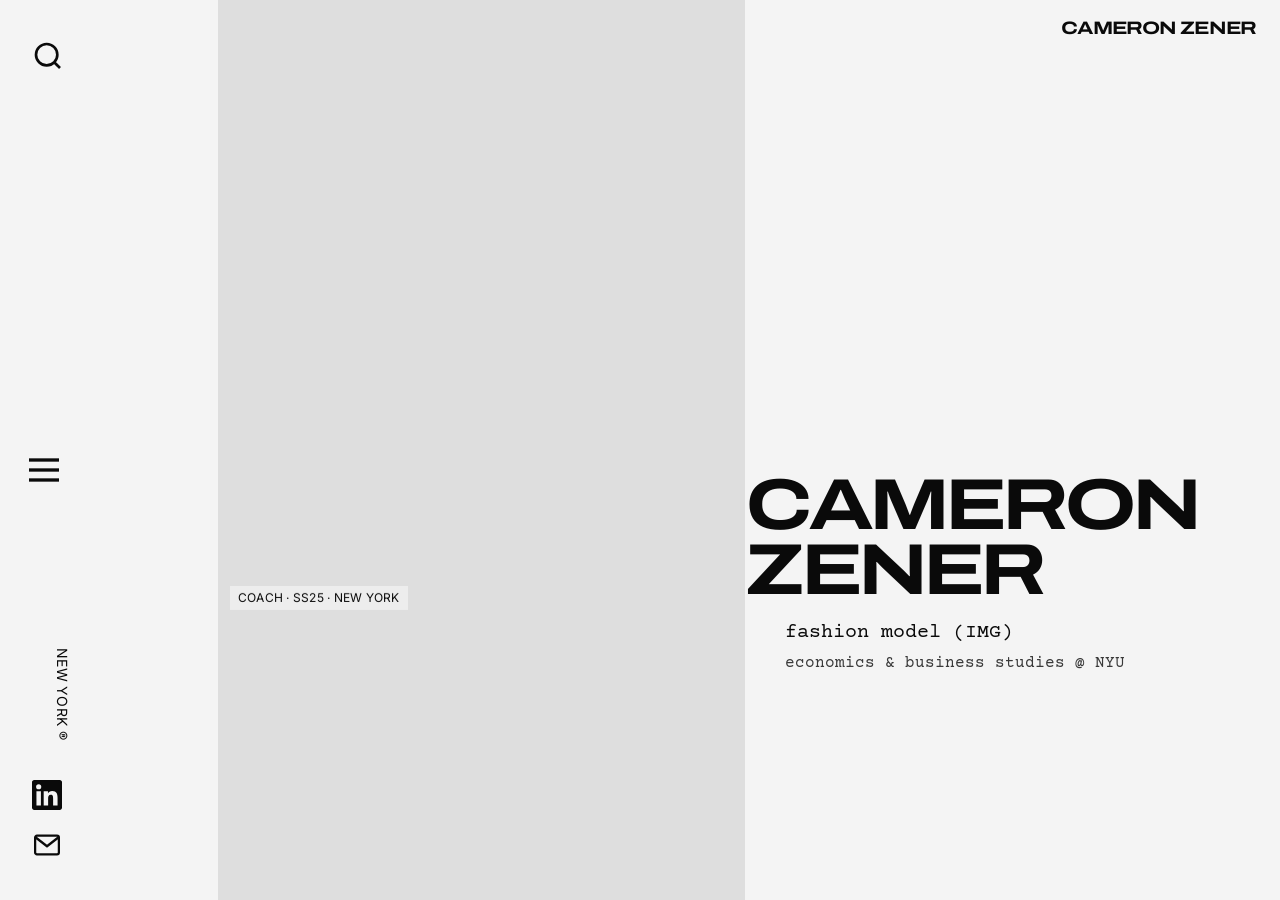
==== commit a6f8dbb5: "EDG before LARA, LARA Showcase photos" ====
--- a/index.html
+++ b/index.html
@@ -2,4 +2,4 @@
      Pragmatica Extended -> Archivo Expanded, Aktiv Grotesk -> Inter, Courier Std -> Courier Prime --><link href="https://fonts.googleapis.com/css2?family=Archivo:wdth,wght@125,700;125,800&family=Courier+Prime:ital,wght@0,400;0,700;1,400&family=Inter:wght@400;500&display=swap" rel="stylesheet"><style>
       body { font-family: "Courier Prime", "Courier New", monospace; background-color: #000000; color: #f4f4f4; margin: 0; padding: 0; }
       .container { max-width: 100%; margin: 0 auto; }
-    </style><link rel="stylesheet" href="/assets/Layout.CBWvSdEs.css"></head><body class="flex flex-col items-center min-h-screen relative max-w-screen p-0 m-0"><main class="container min-h-screen px-2 flex flex-col gap-10 overflow-x-clip mx-auto relative md:pl-[17%]"><a href="/" class="absolute top-0 left-0 md:left-auto md:right-0 cursor-pointer z-20" aria-label="Home"><span class="font-display block m-3 md:m-4 px-2 py-1 bg-black/80 md:text-lg text-[2.6rem] leading-[0.95] mt-5 max-w-[11ch] md:max-w-none md:leading-normal md:mt-4">Cameron Zener</span></a><div class="md:flex-row-reverse flex flex-col md:gap-10 relative grow"><div class="relative hidden md:flex flex-1 min-h-screen"><!-- Name with tagline tucked right underneath, overlapping the carousel edge --><div class="absolute z-20 -left-6 lg:-left-10 bottom-1/4 flex flex-col items-start text-left"><h1 class="text-5xl lg:text-6xl xl:text-7xl font-display">Cameron Zener</h1><div class="ml-6 lg:ml-10 mt-4"><p class="text-xl">fashion model (IMG)</p><p class="text-base mt-1 opacity-80">economics &amp; business studies @ NYU</p></div></div></div><section class="w-full flex flex-col md:hidden px-3 pt-32 z-10 text-left"><p class="text-3xl leading-tight">fashion model (IMG)</p><p class="text-sm mt-1 opacity-80">economics &amp; business studies @ NYU</p></section><div class="md:min-h-screen md:w-1/2 max-h-full overflow-hidden"><style>astro-island,astro-slot,astro-static-slot{display:contents}</style><script>(function(){let e=(e,t,n)=>{let r=async()=>{await(await e())()},i=typeof t.value==`object`?t.value:void 0,a={rootMargin:i==null?void 0:i.rootMargin},o=new IntersectionObserver(e=>{for(let t of e)if(t.isIntersecting){o.disconnect(),r();break}},a);for(let e of n.children)o.observe(e)};(self.Astro||(self.Astro={})).visible=e,window.dispatchEvent(new Event(`astro:visible`))})();</script><script>(function(){function e(t){"@babel/helpers - typeof";return e=typeof Symbol==`function`&&typeof Symbol.iterator==`symbol`?function(e){return typeof e}:function(e){return e&&typeof Symbol==`function`&&e.constructor===Symbol&&e!==Symbol.prototype?`symbol`:typeof e},e(t)}function t(t,n){if(e(t)!=`object`||!t)return t;var r=t[Symbol.toPrimitive];if(r!==void 0){var i=r.call(t,n||`default`);if(e(i)!=`object`)return i;throw TypeError(`@@toPrimitive must return a primitive value.`)}return(n===`string`?String:Number)(t)}function n(n){var r=t(n,`string`);return e(r)==`symbol`?r:r+``}function r(e,t,r){return(t=n(t))in e?Object.defineProperty(e,t,{value:r,enumerable:!0,configurable:!0,writable:!0}):e[t]=r,e}let i=/* @__PURE__ */ new Set([`__proto__`,`constructor`,`prototype`]);{let e={0:e=>a(e),1:e=>n(e),2:e=>new RegExp(e),3:e=>new Date(e),4:e=>new Map(n(e)),5:e=>new Set(n(e)),6:e=>BigInt(e),7:e=>new URL(e),8:e=>new Uint8Array(e),9:e=>new Uint16Array(e),10:e=>new Uint32Array(e),11:e=>1/0*e},t=t=>{let[n,r]=t;return n in e?e[n](r):void 0},n=e=>e.map(t),a=e=>typeof e!=`object`||!e?e:Object.fromEntries(Object.entries(e).map(([e,n])=>[e,t(n)]));class o extends HTMLElement{constructor(...e){super(...e),r(this,`Component`,void 0),r(this,`hydrator`,void 0),r(this,`hydrate`,async()=>{var e;if(!this.hydrator||!this.isConnected)return;let t=(e=this.parentElement)==null?void 0:e.closest(`astro-island[ssr]`);if(t){t.addEventListener(`astro:hydrate`,this.hydrate,{once:!0});return}let n=this.querySelectorAll(`astro-slot`),r={},i=this.querySelectorAll(`template[data-astro-template]`);for(let e of i){let t=e.closest(this.tagName);t!=null&&t.isSameNode(this)&&(r[e.getAttribute(`data-astro-template`)||`default`]=e.innerHTML,e.remove())}for(let e of n){let t=e.closest(this.tagName);t!=null&&t.isSameNode(this)&&(r[e.getAttribute(`name`)||`default`]=e.innerHTML)}let o;try{o=this.hasAttribute(`props`)?a(JSON.parse(this.getAttribute(`props`))):{}}catch(e){let t=this.getAttribute(`component-url`)||`<unknown>`,n=this.getAttribute(`component-export`);throw n&&(t+=` (export ${n})`),console.error(`[hydrate] Error parsing props for component ${t}`,this.getAttribute(`props`),e),e}await this.hydrator(this)(this.Component,o,r,{client:this.getAttribute(`client`)}),this.removeAttribute(`ssr`),this.dispatchEvent(new CustomEvent(`astro:hydrate`))}),r(this,`unmount`,()=>{this.isConnected||this.dispatchEvent(new CustomEvent(`astro:unmount`))})}disconnectedCallback(){document.removeEventListener(`astro:after-swap`,this.unmount),document.addEventListener(`astro:after-swap`,this.unmount,{once:!0})}connectedCallback(){if(!this.hasAttribute(`await-children`)||document.readyState===`interactive`||document.readyState===`complete`)this.childrenConnectedCallback();else{let e=()=>{document.removeEventListener(`DOMContentLoaded`,e),t.disconnect(),this.childrenConnectedCallback()},t=new MutationObserver(()=>{var t;((t=this.lastChild)==null?void 0:t.nodeType)===Node.COMMENT_NODE&&this.lastChild.nodeValue===`astro:end`&&(this.lastChild.remove(),e())});t.observe(this,{childList:!0}),document.addEventListener(`DOMContentLoaded`,e)}}async childrenConnectedCallback(){let e=this.getAttribute(`before-hydration-url`);e&&await import(e),this.start()}getRetryImportUrl(e){let t=new URL(e,document.baseURI);return t.searchParams.set(`astro-retry`,Date.now().toString()),t.toString()}async importWithRetry(e){try{return await import(e)}catch(t){return await new Promise(e=>setTimeout(e,1e3)),import(this.getRetryImportUrl(e))}}handleHydrationError(e){let t=this.getAttribute(`component-url`),n=new CustomEvent(`astro:hydration-error`,{cancelable:!0,bubbles:!0,composed:!0,detail:{error:e,componentUrl:t}});this.dispatchEvent(n)&&console.error(`[astro-island] Error hydrating ${t}`,e)}async start(){let e=JSON.parse(this.getAttribute(`opts`)),t=this.getAttribute(`client`);if(Astro[t]===void 0)window.addEventListener(`astro:${t}`,()=>this.start(),{once:!0});else try{await Astro[t](async()=>{let e=this.getAttribute(`renderer-url`);try{let[t,{default:n}]=await Promise.all([this.importWithRetry(this.getAttribute(`component-url`)),e?this.importWithRetry(e):Promise.resolve({default:()=>()=>{}})]),r=this.getAttribute(`component-export`)||`default`;if(r.includes(`.`)){this.Component=t;for(let e of r.split(`.`)){if(i.has(e)||!this.Component||typeof this.Component!=`object`&&typeof this.Component!=`function`||!Object.hasOwn(this.Component,e))throw Error(`Invalid component export path: ${r}`);this.Component=this.Component[e]}}else{if(i.has(r))throw Error(`Invalid component export path: ${r}`);this.Component=t[r]}return this.hydrator=n,this.hydrate}catch(e){return this.handleHydrationError(e),()=>{}}},e,this)}catch(e){this.handleHydrationError(e)}}attributeChangedCallback(){this.hydrate()}}r(o,`observedAttributes`,[`props`]),customElements.get(`astro-island`)||customElements.define(`astro-island`,o)}})();</script><astro-island uid="Z1UtJX7" prefix="r2" component-url="/assets/VerticalCarousel.B-oERvQ6.js" component-export="default" renderer-url="/assets/client.DSgfVHwC.js" props="{&quot;panels&quot;:[1,[[0,{&quot;type&quot;:[0,&quot;video&quot;],&quot;src&quot;:[0,&quot;/home/coach-ss25.mp4&quot;],&quot;alt&quot;:[0,&quot;Coach SS25 runway show&quot;],&quot;caption&quot;:[0,&quot;Coach · SS25 · New York&quot;]}],[0,{&quot;type&quot;:[0,&quot;video&quot;],&quot;src&quot;:[0,&quot;/home/off-white-ss26.mp4&quot;],&quot;alt&quot;:[0,&quot;Off-White SS26 runway show&quot;],&quot;caption&quot;:[0,&quot;Off-White · SS26 · New York&quot;]}],[0,{&quot;type&quot;:[0,&quot;video&quot;],&quot;src&quot;:[0,&quot;/home/who-decides-war-ss26.mp4&quot;],&quot;alt&quot;:[0,&quot;Who Decides War SS26 runway show&quot;],&quot;caption&quot;:[0,&quot;Who Decides War · SS26 · New York&quot;]}],[0,{&quot;type&quot;:[0,&quot;video&quot;],&quot;src&quot;:[0,&quot;/home/coach-fw25.mp4&quot;],&quot;alt&quot;:[0,&quot;Coach FW25 runway show&quot;],&quot;caption&quot;:[0,&quot;Coach · FW25 · New York&quot;]}],[0,{&quot;type&quot;:[0,&quot;video&quot;],&quot;src&quot;:[0,&quot;/home/dsquared2-ss25.mp4&quot;],&quot;alt&quot;:[0,&quot;Dsquared2 SS25 runway show&quot;],&quot;caption&quot;:[0,&quot;Dsquared2 · SS25 · Milan&quot;]}],[0,{&quot;type&quot;:[0,&quot;video&quot;],&quot;src&quot;:[0,&quot;/home/private-policy-ss26.mp4&quot;],&quot;alt&quot;:[0,&quot;Private Policy SS26 runway show&quot;],&quot;caption&quot;:[0,&quot;Private Policy · SS26 · New York&quot;]}],[0,{&quot;type&quot;:[0,&quot;video&quot;],&quot;src&quot;:[0,&quot;/home/jw-anderson-ss25.mp4&quot;],&quot;alt&quot;:[0,&quot;JW Anderson SS25 runway show&quot;],&quot;caption&quot;:[0,&quot;JW Anderson · SS25 · Milan&quot;]}]]]}" ssr client="visible" opts="{&quot;name&quot;:&quot;VerticalCarousel&quot;,&quot;value&quot;:true}" await-children><div class="h-[56vh] md:h-screen w-full overflow-hidden relative" aria-label="Highlights"><div class="h-full md:h-auto flex flex-row md:flex-col items-center w-max md:w-full" style="will-change:transform;transform:none"><div aria-hidden="false" class="h-full md:h-auto flex justify-center w-[72vw] md:w-full"><div class="relative self-center w-full max-w-[60vh] aspect-[3/4] bg-[#dedede]"><video src="/home/coach-ss25.mp4" aria-label="Coach SS25 runway show" autoPlay="" muted="" loop="" playsInline="" preload="auto" class="absolute inset-0 block w-full h-full object-cover"></video><p class="absolute left-3 bottom-3 font-nav text-[10px] md:text-xs tracking-widest bg-black/70 px-2 py-1">Coach · SS25 · New York</p></div></div><div aria-hidden="false" class="h-full md:h-auto flex justify-center w-[72vw] md:w-full"><div class="relative self-center w-full max-w-[60vh] aspect-[3/4] bg-[#dedede]"><video src="/home/off-white-ss26.mp4" aria-label="Off-White SS26 runway show" autoPlay="" muted="" loop="" playsInline="" preload="auto" class="absolute inset-0 block w-full h-full object-cover"></video><p class="absolute left-3 bottom-3 font-nav text-[10px] md:text-xs tracking-widest bg-black/70 px-2 py-1">Off-White · SS26 · New York</p></div></div><div aria-hidden="false" class="h-full md:h-auto flex justify-center w-[72vw] md:w-full"><div class="relative self-center w-full max-w-[60vh] aspect-[3/4] bg-[#dedede]"><video src="/home/who-decides-war-ss26.mp4" aria-label="Who Decides War SS26 runway show" autoPlay="" muted="" loop="" playsInline="" preload="metadata" class="absolute inset-0 block w-full h-full object-cover"></video><p class="absolute left-3 bottom-3 font-nav text-[10px] md:text-xs tracking-widest bg-black/70 px-2 py-1">Who Decides War · SS26 · New York</p></div></div><div aria-hidden="false" class="h-full md:h-auto flex justify-center w-[72vw] md:w-full"><div class="relative self-center w-full max-w-[60vh] aspect-[3/4] bg-[#dedede]"><video src="/home/coach-fw25.mp4" aria-label="Coach FW25 runway show" autoPlay="" muted="" loop="" playsInline="" preload="metadata" class="absolute inset-0 block w-full h-full object-cover"></video><p class="absolute left-3 bottom-3 font-nav text-[10px] md:text-xs tracking-widest bg-black/70 px-2 py-1">Coach · FW25 · New York</p></div></div><div aria-hidden="false" class="h-full md:h-auto flex justify-center w-[72vw] md:w-full"><div class="relative self-center w-full max-w-[60vh] aspect-[3/4] bg-[#dedede]"><video src="/home/dsquared2-ss25.mp4" aria-label="Dsquared2 SS25 runway show" autoPlay="" muted="" loop="" playsInline="" preload="metadata" class="absolute inset-0 block w-full h-full object-cover"></video><p class="absolute left-3 bottom-3 font-nav text-[10px] md:text-xs tracking-widest bg-black/70 px-2 py-1">Dsquared2 · SS25 · Milan</p></div></div><div aria-hidden="false" class="h-full md:h-auto flex justify-center w-[72vw] md:w-full"><div class="relative self-center w-full max-w-[60vh] aspect-[3/4] bg-[#dedede]"><video src="/home/private-policy-ss26.mp4" aria-label="Private Policy SS26 runway show" autoPlay="" muted="" loop="" playsInline="" preload="metadata" class="absolute inset-0 block w-full h-full object-cover"></video><p class="absolute left-3 bottom-3 font-nav text-[10px] md:text-xs tracking-widest bg-black/70 px-2 py-1">Private Policy · SS26 · New York</p></div></div><div aria-hidden="false" class="h-full md:h-auto flex justify-center w-[72vw] md:w-full"><div class="relative self-center w-full max-w-[60vh] aspect-[3/4] bg-[#dedede]"><video src="/home/jw-anderson-ss25.mp4" aria-label="JW Anderson SS25 runway show" autoPlay="" muted="" loop="" playsInline="" preload="metadata" class="absolute inset-0 block w-full h-full object-cover"></video><p class="absolute left-3 bottom-3 font-nav text-[10px] md:text-xs tracking-widest bg-black/70 px-2 py-1">JW Anderson · SS25 · Milan</p></div></div><div aria-hidden="true" class="h-full md:h-auto flex justify-center w-[72vw] md:w-full"><div class="relative self-center w-full max-w-[60vh] aspect-[3/4] bg-[#dedede]"><video src="/home/coach-ss25.mp4" autoPlay="" muted="" loop="" playsInline="" preload="metadata" class="absolute inset-0 block w-full h-full object-cover"></video><p class="absolute left-3 bottom-3 font-nav text-[10px] md:text-xs tracking-widest bg-black/70 px-2 py-1">Coach · SS25 · New York</p></div></div><div aria-hidden="true" class="h-full md:h-auto flex justify-center w-[72vw] md:w-full"><div class="relative self-center w-full max-w-[60vh] aspect-[3/4] bg-[#dedede]"><video src="/home/off-white-ss26.mp4" autoPlay="" muted="" loop="" playsInline="" preload="metadata" class="absolute inset-0 block w-full h-full object-cover"></video><p class="absolute left-3 bottom-3 font-nav text-[10px] md:text-xs tracking-widest bg-black/70 px-2 py-1">Off-White · SS26 · New York</p></div></div><div aria-hidden="true" class="h-full md:h-auto flex justify-center w-[72vw] md:w-full"><div class="relative self-center w-full max-w-[60vh] aspect-[3/4] bg-[#dedede]"><video src="/home/who-decides-war-ss26.mp4" autoPlay="" muted="" loop="" playsInline="" preload="metadata" class="absolute inset-0 block w-full h-full object-cover"></video><p class="absolute left-3 bottom-3 font-nav text-[10px] md:text-xs tracking-widest bg-black/70 px-2 py-1">Who Decides War · SS26 · New York</p></div></div><div aria-hidden="true" class="h-full md:h-auto flex justify-center w-[72vw] md:w-full"><div class="relative self-center w-full max-w-[60vh] aspect-[3/4] bg-[#dedede]"><video src="/home/coach-fw25.mp4" autoPlay="" muted="" loop="" playsInline="" preload="metadata" class="absolute inset-0 block w-full h-full object-cover"></video><p class="absolute left-3 bottom-3 font-nav text-[10px] md:text-xs tracking-widest bg-black/70 px-2 py-1">Coach · FW25 · New York</p></div></div><div aria-hidden="true" class="h-full md:h-auto flex justify-center w-[72vw] md:w-full"><div class="relative self-center w-full max-w-[60vh] aspect-[3/4] bg-[#dedede]"><video src="/home/dsquared2-ss25.mp4" autoPlay="" muted="" loop="" playsInline="" preload="metadata" class="absolute inset-0 block w-full h-full object-cover"></video><p class="absolute left-3 bottom-3 font-nav text-[10px] md:text-xs tracking-widest bg-black/70 px-2 py-1">Dsquared2 · SS25 · Milan</p></div></div><div aria-hidden="true" class="h-full md:h-auto flex justify-center w-[72vw] md:w-full"><div class="relative self-center w-full max-w-[60vh] aspect-[3/4] bg-[#dedede]"><video src="/home/private-policy-ss26.mp4" autoPlay="" muted="" loop="" playsInline="" preload="metadata" class="absolute inset-0 block w-full h-full object-cover"></video><p class="absolute left-3 bottom-3 font-nav text-[10px] md:text-xs tracking-widest bg-black/70 px-2 py-1">Private Policy · SS26 · New York</p></div></div><div aria-hidden="true" class="h-full md:h-auto flex justify-center w-[72vw] md:w-full"><div class="relative self-center w-full max-w-[60vh] aspect-[3/4] bg-[#dedede]"><video src="/home/jw-anderson-ss25.mp4" autoPlay="" muted="" loop="" playsInline="" preload="metadata" class="absolute inset-0 block w-full h-full object-cover"></video><p class="absolute left-3 bottom-3 font-nav text-[10px] md:text-xs tracking-widest bg-black/70 px-2 py-1">JW Anderson · SS25 · Milan</p></div></div></div></div><!--astro:end--></astro-island></div></div><section class="hidden p-2 fixed left-6 md:flex flex-col w-2/12 py-10 justify-between h-full min-h-screen z-30"><div class="flex justify-start relative z-10"><script>(function(){let e=(e,t)=>{let n=async()=>{await(await e())()},r=typeof t.value==`object`?t.value:void 0,i={timeout:r==null?void 0:r.timeout};`requestIdleCallback`in window?window.requestIdleCallback(n,i):setTimeout(n,i.timeout||200)};(self.Astro||(self.Astro={})).idle=e,window.dispatchEvent(new Event(`astro:idle`))})();</script><astro-island uid="Z1Jp9L" prefix="r6" component-url="/assets/SearchBar.BFJyZf34.js" component-export="default" renderer-url="/assets/client.DSgfVHwC.js" props="{&quot;items&quot;:[1,[[0,{&quot;title&quot;:[0,&quot;Economic Development Group, Member, Journalism Team&quot;],&quot;url&quot;:[0,&quot;/experience/edg/&quot;],&quot;collection&quot;:[0,&quot;experience&quot;]}],[0,{&quot;title&quot;:[0,&quot;IMG Models, Fashion Model&quot;],&quot;url&quot;:[0,&quot;/experience/img-models/&quot;],&quot;collection&quot;:[0,&quot;experience&quot;]}],[0,{&quot;title&quot;:[0,&quot;Luxury and Retail Association, Member, Mentee &amp; Outreach&quot;],&quot;url&quot;:[0,&quot;/experience/lara/&quot;],&quot;collection&quot;:[0,&quot;experience&quot;]}],[0,{&quot;title&quot;:[0,&quot;Net Impact, Member &amp; Mentee&quot;],&quot;url&quot;:[0,&quot;/experience/net-impact/&quot;],&quot;collection&quot;:[0,&quot;experience&quot;]}],[0,{&quot;title&quot;:[0,&quot;Noah&#39;s Bagels, Food Service Associate&quot;],&quot;url&quot;:[0,&quot;/experience/noahs-bagels/&quot;],&quot;collection&quot;:[0,&quot;experience&quot;]}],[0,{&quot;title&quot;:[0,&quot;Seaport Research Partners, Analyst in Equity Research&quot;],&quot;url&quot;:[0,&quot;/experience/seaport-research-partners/&quot;],&quot;collection&quot;:[0,&quot;experience&quot;]}],[0,{&quot;title&quot;:[0,&quot;Sleepy Hollow, Camp Counselor&quot;],&quot;url&quot;:[0,&quot;/experience/sleepy-hollow/&quot;],&quot;collection&quot;:[0,&quot;experience&quot;]}],[0,{&quot;title&quot;:[0,&quot;Tinker Taylor, Outreach Intern&quot;],&quot;url&quot;:[0,&quot;/experience/tinker-taylor/&quot;],&quot;collection&quot;:[0,&quot;experience&quot;]}]]]}" ssr client="idle" opts="{&quot;name&quot;:&quot;SearchBar&quot;,&quot;value&quot;:true}" await-children><div class="relative"><button class="cursor-pointer text-white" aria-label="Open search bar" aria-expanded="false"><svg class="w-8 h-8" viewBox="0 0 24 24" fill="none" stroke="currentColor" stroke-width="2"><circle cx="11" cy="11" r="8"></circle><path d="m21 21-4.35-4.35"></path></svg></button></div><!--astro:end--></astro-island></div><astro-island uid="ZertaV" prefix="r7" component-url="/assets/DeskNav.CePVo0_1.js" component-export="default" renderer-url="/assets/client.DSgfVHwC.js" props="{}" ssr client="idle" opts="{&quot;name&quot;:&quot;DeskNav&quot;,&quot;value&quot;:true}" await-children><div class="flex flex-col items-start absolute top-1/2 left-0"><div style="opacity:0;transform:translateY(-10px)"><button class="cursor-pointer" aria-label="Open navigation menu" aria-expanded="false"><svg class="w-10 h-10" viewBox="0 0 24 24" fill="none" stroke="currentColor" stroke-width="2"><line x1="3" y1="6" x2="21" y2="6"></line><line x1="3" y1="12" x2="21" y2="12"></line><line x1="3" y1="18" x2="21" y2="18"></line></svg></button></div></div><!--astro:end--></astro-island><div class="flex flex-col justify-end items-start text-3xl gap-5 relative z-10"><span class="font-nav text-sm rotate-90 absolute -top-24 -left-4 whitespace-nowrap">New York &reg;</span><a href="https://www.linkedin.com/in/cameronzener/" target="_blank" rel="noopener" aria-label="LinkedIn"><svg width="1em" height="1em" viewBox="0 0 24 24" data-icon="linkedin"><symbol id="ai:local:linkedin"><path fill="currentColor" d="M20.45 20.45h-3.56v-5.57c0-1.33-.02-3.04-1.85-3.04-1.85 0-2.14 1.45-2.14 2.94v5.67H9.35V9h3.41v1.56h.05c.48-.9 1.64-1.85 3.37-1.85 3.6 0 4.27 2.37 4.27 5.46zM5.34 7.43a2.06 2.06 0 1 1 0-4.13 2.06 2.06 0 0 1 0 4.13m1.78 13.02H3.56V9h3.56zM22.22 0H1.77C.79 0 0 .77 0 1.73v20.54C0 23.23.79 24 1.77 24h20.45c.98 0 1.78-.77 1.78-1.73V1.73C24 .77 23.2 0 22.22 0"/></symbol><use href="#ai:local:linkedin"></use></svg></a><a href="mailto:ccamzener@gmail.com" aria-label="Email"><svg width="1em" height="1em" viewBox="0 0 24 24" data-icon="mail"><symbol id="ai:local:mail"><g fill="none" stroke="currentColor" stroke-linecap="round" stroke-linejoin="round" stroke-width="1.8"><rect width="19" height="15" x="2.5" y="4.5" rx="1.5"/><path d="m3 6 9 7 9-7"/></g></symbol><use href="#ai:local:mail"></use></svg></a></div></section><astro-island uid="Z2wOmIU" prefix="r3" component-url="/assets/Hamburger.C0kEbR2i.js" component-export="default" renderer-url="/assets/client.DSgfVHwC.js" props="{}" ssr client="idle" opts="{&quot;name&quot;:&quot;Hamburger&quot;,&quot;value&quot;:true}" await-children><div class="md:hidden"><nav aria-hidden="true" class="fixed inset-0 z-40 flex flex-col items-center bg-background transition-opacity duration-300 opacity-0 pointer-events-none"><ul class="font-nav my-auto flex flex-col gap-5 text-3xl text-center"><li><a href="/" target="_self" rel="noopener noreferrer" class="animated-link ">Home</a></li><li><a href="/experience" target="_self" rel="noopener noreferrer" class="animated-link ">Experience</a></li><li><a href="/lookbook" target="_self" rel="noopener noreferrer" class="animated-link ">Lookbook</a></li><li><a href="/about" target="_self" rel="noopener noreferrer" class="animated-link ">About</a></li><li><a href="/contact" target="_self" rel="noopener noreferrer" class="animated-link ">Contact</a></li></ul><div class="flex pb-10"><a href="https://www.linkedin.com/in/cameronzener/" target="_blank" rel="noopener noreferrer" aria-label="LinkedIn"><img src="/icons/linkedin.svg" alt="LinkedIn" class="w-9 h-9 mx-3"/></a><a href="mailto:ccamzener@gmail.com" aria-label="Email"><img src="/icons/mail.svg" alt="Email" class="w-9 h-9 mx-3"/></a></div></nav><button class="fixed top-3 right-3 z-50 p-2 bg-background/80 rounded-sm" aria-expanded="false" aria-label="Open menu"><svg xmlns="http://www.w3.org/2000/svg" width="26" height="26" viewBox="0 0 24 24" fill="none" stroke="currentColor" stroke-width="2" stroke-linecap="round"><path d="M4 6h16M4 12h16M4 18h16"></path></svg></button></div><!--astro:end--></astro-island></main></body></html>+    </style><link rel="stylesheet" href="/assets/Layout.Buff44QM.css"></head><body class="flex flex-col items-center min-h-screen relative max-w-screen p-0 m-0"><main class="container min-h-screen px-2 flex flex-col gap-10 overflow-x-clip mx-auto relative md:pl-[17%]"><a href="/" class="absolute top-0 left-0 md:left-auto md:right-0 cursor-pointer z-20" aria-label="Home"><span class="font-display block m-3 md:m-4 px-2 py-1 bg-black/80 md:text-lg text-[2.6rem] leading-[0.95] mt-5 max-w-[11ch] md:max-w-none md:leading-normal md:mt-4">Cameron Zener</span></a><div class="md:flex-row-reverse flex flex-col md:gap-10 relative grow"><div class="relative hidden md:flex flex-1 min-h-screen"><!-- Name with tagline tucked right underneath, overlapping the carousel edge --><div class="absolute z-20 -left-6 lg:-left-10 bottom-1/4 flex flex-col items-start text-left"><h1 class="text-5xl lg:text-6xl xl:text-7xl font-display">Cameron Zener</h1><div class="ml-6 lg:ml-10 mt-4"><p class="text-xl">fashion model (IMG)</p><p class="text-base mt-1 opacity-80">economics &amp; business studies @ NYU</p></div></div></div><section class="w-full flex flex-col md:hidden px-3 pt-32 z-10 text-left"><p class="text-3xl leading-tight">fashion model (IMG)</p><p class="text-sm mt-1 opacity-80">economics &amp; business studies @ NYU</p></section><div class="md:min-h-screen md:w-1/2 max-h-full overflow-hidden"><style>astro-island,astro-slot,astro-static-slot{display:contents}</style><script>(function(){let e=(e,t,n)=>{let r=async()=>{await(await e())()},i=typeof t.value==`object`?t.value:void 0,a={rootMargin:i==null?void 0:i.rootMargin},o=new IntersectionObserver(e=>{for(let t of e)if(t.isIntersecting){o.disconnect(),r();break}},a);for(let e of n.children)o.observe(e)};(self.Astro||(self.Astro={})).visible=e,window.dispatchEvent(new Event(`astro:visible`))})();</script><script>(function(){function e(t){"@babel/helpers - typeof";return e=typeof Symbol==`function`&&typeof Symbol.iterator==`symbol`?function(e){return typeof e}:function(e){return e&&typeof Symbol==`function`&&e.constructor===Symbol&&e!==Symbol.prototype?`symbol`:typeof e},e(t)}function t(t,n){if(e(t)!=`object`||!t)return t;var r=t[Symbol.toPrimitive];if(r!==void 0){var i=r.call(t,n||`default`);if(e(i)!=`object`)return i;throw TypeError(`@@toPrimitive must return a primitive value.`)}return(n===`string`?String:Number)(t)}function n(n){var r=t(n,`string`);return e(r)==`symbol`?r:r+``}function r(e,t,r){return(t=n(t))in e?Object.defineProperty(e,t,{value:r,enumerable:!0,configurable:!0,writable:!0}):e[t]=r,e}let i=/* @__PURE__ */ new Set([`__proto__`,`constructor`,`prototype`]);{let e={0:e=>a(e),1:e=>n(e),2:e=>new RegExp(e),3:e=>new Date(e),4:e=>new Map(n(e)),5:e=>new Set(n(e)),6:e=>BigInt(e),7:e=>new URL(e),8:e=>new Uint8Array(e),9:e=>new Uint16Array(e),10:e=>new Uint32Array(e),11:e=>1/0*e},t=t=>{let[n,r]=t;return n in e?e[n](r):void 0},n=e=>e.map(t),a=e=>typeof e!=`object`||!e?e:Object.fromEntries(Object.entries(e).map(([e,n])=>[e,t(n)]));class o extends HTMLElement{constructor(...e){super(...e),r(this,`Component`,void 0),r(this,`hydrator`,void 0),r(this,`hydrate`,async()=>{var e;if(!this.hydrator||!this.isConnected)return;let t=(e=this.parentElement)==null?void 0:e.closest(`astro-island[ssr]`);if(t){t.addEventListener(`astro:hydrate`,this.hydrate,{once:!0});return}let n=this.querySelectorAll(`astro-slot`),r={},i=this.querySelectorAll(`template[data-astro-template]`);for(let e of i){let t=e.closest(this.tagName);t!=null&&t.isSameNode(this)&&(r[e.getAttribute(`data-astro-template`)||`default`]=e.innerHTML,e.remove())}for(let e of n){let t=e.closest(this.tagName);t!=null&&t.isSameNode(this)&&(r[e.getAttribute(`name`)||`default`]=e.innerHTML)}let o;try{o=this.hasAttribute(`props`)?a(JSON.parse(this.getAttribute(`props`))):{}}catch(e){let t=this.getAttribute(`component-url`)||`<unknown>`,n=this.getAttribute(`component-export`);throw n&&(t+=` (export ${n})`),console.error(`[hydrate] Error parsing props for component ${t}`,this.getAttribute(`props`),e),e}await this.hydrator(this)(this.Component,o,r,{client:this.getAttribute(`client`)}),this.removeAttribute(`ssr`),this.dispatchEvent(new CustomEvent(`astro:hydrate`))}),r(this,`unmount`,()=>{this.isConnected||this.dispatchEvent(new CustomEvent(`astro:unmount`))})}disconnectedCallback(){document.removeEventListener(`astro:after-swap`,this.unmount),document.addEventListener(`astro:after-swap`,this.unmount,{once:!0})}connectedCallback(){if(!this.hasAttribute(`await-children`)||document.readyState===`interactive`||document.readyState===`complete`)this.childrenConnectedCallback();else{let e=()=>{document.removeEventListener(`DOMContentLoaded`,e),t.disconnect(),this.childrenConnectedCallback()},t=new MutationObserver(()=>{var t;((t=this.lastChild)==null?void 0:t.nodeType)===Node.COMMENT_NODE&&this.lastChild.nodeValue===`astro:end`&&(this.lastChild.remove(),e())});t.observe(this,{childList:!0}),document.addEventListener(`DOMContentLoaded`,e)}}async childrenConnectedCallback(){let e=this.getAttribute(`before-hydration-url`);e&&await import(e),this.start()}getRetryImportUrl(e){let t=new URL(e,document.baseURI);return t.searchParams.set(`astro-retry`,Date.now().toString()),t.toString()}async importWithRetry(e){try{return await import(e)}catch(t){return await new Promise(e=>setTimeout(e,1e3)),import(this.getRetryImportUrl(e))}}handleHydrationError(e){let t=this.getAttribute(`component-url`),n=new CustomEvent(`astro:hydration-error`,{cancelable:!0,bubbles:!0,composed:!0,detail:{error:e,componentUrl:t}});this.dispatchEvent(n)&&console.error(`[astro-island] Error hydrating ${t}`,e)}async start(){let e=JSON.parse(this.getAttribute(`opts`)),t=this.getAttribute(`client`);if(Astro[t]===void 0)window.addEventListener(`astro:${t}`,()=>this.start(),{once:!0});else try{await Astro[t](async()=>{let e=this.getAttribute(`renderer-url`);try{let[t,{default:n}]=await Promise.all([this.importWithRetry(this.getAttribute(`component-url`)),e?this.importWithRetry(e):Promise.resolve({default:()=>()=>{}})]),r=this.getAttribute(`component-export`)||`default`;if(r.includes(`.`)){this.Component=t;for(let e of r.split(`.`)){if(i.has(e)||!this.Component||typeof this.Component!=`object`&&typeof this.Component!=`function`||!Object.hasOwn(this.Component,e))throw Error(`Invalid component export path: ${r}`);this.Component=this.Component[e]}}else{if(i.has(r))throw Error(`Invalid component export path: ${r}`);this.Component=t[r]}return this.hydrator=n,this.hydrate}catch(e){return this.handleHydrationError(e),()=>{}}},e,this)}catch(e){this.handleHydrationError(e)}}attributeChangedCallback(){this.hydrate()}}r(o,`observedAttributes`,[`props`]),customElements.get(`astro-island`)||customElements.define(`astro-island`,o)}})();</script><astro-island uid="Z1UtJX7" prefix="r2" component-url="/assets/VerticalCarousel.B-oERvQ6.js" component-export="default" renderer-url="/assets/client.DSgfVHwC.js" props="{&quot;panels&quot;:[1,[[0,{&quot;type&quot;:[0,&quot;video&quot;],&quot;src&quot;:[0,&quot;/home/coach-ss25.mp4&quot;],&quot;alt&quot;:[0,&quot;Coach SS25 runway show&quot;],&quot;caption&quot;:[0,&quot;Coach · SS25 · New York&quot;]}],[0,{&quot;type&quot;:[0,&quot;video&quot;],&quot;src&quot;:[0,&quot;/home/off-white-ss26.mp4&quot;],&quot;alt&quot;:[0,&quot;Off-White SS26 runway show&quot;],&quot;caption&quot;:[0,&quot;Off-White · SS26 · New York&quot;]}],[0,{&quot;type&quot;:[0,&quot;video&quot;],&quot;src&quot;:[0,&quot;/home/who-decides-war-ss26.mp4&quot;],&quot;alt&quot;:[0,&quot;Who Decides War SS26 runway show&quot;],&quot;caption&quot;:[0,&quot;Who Decides War · SS26 · New York&quot;]}],[0,{&quot;type&quot;:[0,&quot;video&quot;],&quot;src&quot;:[0,&quot;/home/coach-fw25.mp4&quot;],&quot;alt&quot;:[0,&quot;Coach FW25 runway show&quot;],&quot;caption&quot;:[0,&quot;Coach · FW25 · New York&quot;]}],[0,{&quot;type&quot;:[0,&quot;video&quot;],&quot;src&quot;:[0,&quot;/home/dsquared2-ss25.mp4&quot;],&quot;alt&quot;:[0,&quot;Dsquared2 SS25 runway show&quot;],&quot;caption&quot;:[0,&quot;Dsquared2 · SS25 · Milan&quot;]}],[0,{&quot;type&quot;:[0,&quot;video&quot;],&quot;src&quot;:[0,&quot;/home/private-policy-ss26.mp4&quot;],&quot;alt&quot;:[0,&quot;Private Policy SS26 runway show&quot;],&quot;caption&quot;:[0,&quot;Private Policy · SS26 · New York&quot;]}],[0,{&quot;type&quot;:[0,&quot;video&quot;],&quot;src&quot;:[0,&quot;/home/jw-anderson-ss25.mp4&quot;],&quot;alt&quot;:[0,&quot;JW Anderson SS25 runway show&quot;],&quot;caption&quot;:[0,&quot;JW Anderson · SS25 · Milan&quot;]}]]]}" ssr client="visible" opts="{&quot;name&quot;:&quot;VerticalCarousel&quot;,&quot;value&quot;:true}" await-children><div class="h-[56vh] md:h-screen w-full overflow-hidden relative" aria-label="Highlights"><div class="h-full md:h-auto flex flex-row md:flex-col items-center w-max md:w-full" style="will-change:transform;transform:none"><div aria-hidden="false" class="h-full md:h-auto flex justify-center w-[72vw] md:w-full"><div class="relative self-center w-full max-w-[60vh] aspect-[3/4] bg-[#dedede]"><video src="/home/coach-ss25.mp4" aria-label="Coach SS25 runway show" autoPlay="" muted="" loop="" playsInline="" preload="auto" class="absolute inset-0 block w-full h-full object-cover"></video><p class="absolute left-3 bottom-3 font-nav text-[10px] md:text-xs tracking-widest bg-black/70 px-2 py-1">Coach · SS25 · New York</p></div></div><div aria-hidden="false" class="h-full md:h-auto flex justify-center w-[72vw] md:w-full"><div class="relative self-center w-full max-w-[60vh] aspect-[3/4] bg-[#dedede]"><video src="/home/off-white-ss26.mp4" aria-label="Off-White SS26 runway show" autoPlay="" muted="" loop="" playsInline="" preload="auto" class="absolute inset-0 block w-full h-full object-cover"></video><p class="absolute left-3 bottom-3 font-nav text-[10px] md:text-xs tracking-widest bg-black/70 px-2 py-1">Off-White · SS26 · New York</p></div></div><div aria-hidden="false" class="h-full md:h-auto flex justify-center w-[72vw] md:w-full"><div class="relative self-center w-full max-w-[60vh] aspect-[3/4] bg-[#dedede]"><video src="/home/who-decides-war-ss26.mp4" aria-label="Who Decides War SS26 runway show" autoPlay="" muted="" loop="" playsInline="" preload="metadata" class="absolute inset-0 block w-full h-full object-cover"></video><p class="absolute left-3 bottom-3 font-nav text-[10px] md:text-xs tracking-widest bg-black/70 px-2 py-1">Who Decides War · SS26 · New York</p></div></div><div aria-hidden="false" class="h-full md:h-auto flex justify-center w-[72vw] md:w-full"><div class="relative self-center w-full max-w-[60vh] aspect-[3/4] bg-[#dedede]"><video src="/home/coach-fw25.mp4" aria-label="Coach FW25 runway show" autoPlay="" muted="" loop="" playsInline="" preload="metadata" class="absolute inset-0 block w-full h-full object-cover"></video><p class="absolute left-3 bottom-3 font-nav text-[10px] md:text-xs tracking-widest bg-black/70 px-2 py-1">Coach · FW25 · New York</p></div></div><div aria-hidden="false" class="h-full md:h-auto flex justify-center w-[72vw] md:w-full"><div class="relative self-center w-full max-w-[60vh] aspect-[3/4] bg-[#dedede]"><video src="/home/dsquared2-ss25.mp4" aria-label="Dsquared2 SS25 runway show" autoPlay="" muted="" loop="" playsInline="" preload="metadata" class="absolute inset-0 block w-full h-full object-cover"></video><p class="absolute left-3 bottom-3 font-nav text-[10px] md:text-xs tracking-widest bg-black/70 px-2 py-1">Dsquared2 · SS25 · Milan</p></div></div><div aria-hidden="false" class="h-full md:h-auto flex justify-center w-[72vw] md:w-full"><div class="relative self-center w-full max-w-[60vh] aspect-[3/4] bg-[#dedede]"><video src="/home/private-policy-ss26.mp4" aria-label="Private Policy SS26 runway show" autoPlay="" muted="" loop="" playsInline="" preload="metadata" class="absolute inset-0 block w-full h-full object-cover"></video><p class="absolute left-3 bottom-3 font-nav text-[10px] md:text-xs tracking-widest bg-black/70 px-2 py-1">Private Policy · SS26 · New York</p></div></div><div aria-hidden="false" class="h-full md:h-auto flex justify-center w-[72vw] md:w-full"><div class="relative self-center w-full max-w-[60vh] aspect-[3/4] bg-[#dedede]"><video src="/home/jw-anderson-ss25.mp4" aria-label="JW Anderson SS25 runway show" autoPlay="" muted="" loop="" playsInline="" preload="metadata" class="absolute inset-0 block w-full h-full object-cover"></video><p class="absolute left-3 bottom-3 font-nav text-[10px] md:text-xs tracking-widest bg-black/70 px-2 py-1">JW Anderson · SS25 · Milan</p></div></div><div aria-hidden="true" class="h-full md:h-auto flex justify-center w-[72vw] md:w-full"><div class="relative self-center w-full max-w-[60vh] aspect-[3/4] bg-[#dedede]"><video src="/home/coach-ss25.mp4" autoPlay="" muted="" loop="" playsInline="" preload="metadata" class="absolute inset-0 block w-full h-full object-cover"></video><p class="absolute left-3 bottom-3 font-nav text-[10px] md:text-xs tracking-widest bg-black/70 px-2 py-1">Coach · SS25 · New York</p></div></div><div aria-hidden="true" class="h-full md:h-auto flex justify-center w-[72vw] md:w-full"><div class="relative self-center w-full max-w-[60vh] aspect-[3/4] bg-[#dedede]"><video src="/home/off-white-ss26.mp4" autoPlay="" muted="" loop="" playsInline="" preload="metadata" class="absolute inset-0 block w-full h-full object-cover"></video><p class="absolute left-3 bottom-3 font-nav text-[10px] md:text-xs tracking-widest bg-black/70 px-2 py-1">Off-White · SS26 · New York</p></div></div><div aria-hidden="true" class="h-full md:h-auto flex justify-center w-[72vw] md:w-full"><div class="relative self-center w-full max-w-[60vh] aspect-[3/4] bg-[#dedede]"><video src="/home/who-decides-war-ss26.mp4" autoPlay="" muted="" loop="" playsInline="" preload="metadata" class="absolute inset-0 block w-full h-full object-cover"></video><p class="absolute left-3 bottom-3 font-nav text-[10px] md:text-xs tracking-widest bg-black/70 px-2 py-1">Who Decides War · SS26 · New York</p></div></div><div aria-hidden="true" class="h-full md:h-auto flex justify-center w-[72vw] md:w-full"><div class="relative self-center w-full max-w-[60vh] aspect-[3/4] bg-[#dedede]"><video src="/home/coach-fw25.mp4" autoPlay="" muted="" loop="" playsInline="" preload="metadata" class="absolute inset-0 block w-full h-full object-cover"></video><p class="absolute left-3 bottom-3 font-nav text-[10px] md:text-xs tracking-widest bg-black/70 px-2 py-1">Coach · FW25 · New York</p></div></div><div aria-hidden="true" class="h-full md:h-auto flex justify-center w-[72vw] md:w-full"><div class="relative self-center w-full max-w-[60vh] aspect-[3/4] bg-[#dedede]"><video src="/home/dsquared2-ss25.mp4" autoPlay="" muted="" loop="" playsInline="" preload="metadata" class="absolute inset-0 block w-full h-full object-cover"></video><p class="absolute left-3 bottom-3 font-nav text-[10px] md:text-xs tracking-widest bg-black/70 px-2 py-1">Dsquared2 · SS25 · Milan</p></div></div><div aria-hidden="true" class="h-full md:h-auto flex justify-center w-[72vw] md:w-full"><div class="relative self-center w-full max-w-[60vh] aspect-[3/4] bg-[#dedede]"><video src="/home/private-policy-ss26.mp4" autoPlay="" muted="" loop="" playsInline="" preload="metadata" class="absolute inset-0 block w-full h-full object-cover"></video><p class="absolute left-3 bottom-3 font-nav text-[10px] md:text-xs tracking-widest bg-black/70 px-2 py-1">Private Policy · SS26 · New York</p></div></div><div aria-hidden="true" class="h-full md:h-auto flex justify-center w-[72vw] md:w-full"><div class="relative self-center w-full max-w-[60vh] aspect-[3/4] bg-[#dedede]"><video src="/home/jw-anderson-ss25.mp4" autoPlay="" muted="" loop="" playsInline="" preload="metadata" class="absolute inset-0 block w-full h-full object-cover"></video><p class="absolute left-3 bottom-3 font-nav text-[10px] md:text-xs tracking-widest bg-black/70 px-2 py-1">JW Anderson · SS25 · Milan</p></div></div></div></div><!--astro:end--></astro-island></div></div><section class="hidden p-2 fixed left-6 md:flex flex-col w-2/12 py-10 justify-between h-full min-h-screen z-30"><div class="flex justify-start relative z-10"><script>(function(){let e=(e,t)=>{let n=async()=>{await(await e())()},r=typeof t.value==`object`?t.value:void 0,i={timeout:r==null?void 0:r.timeout};`requestIdleCallback`in window?window.requestIdleCallback(n,i):setTimeout(n,i.timeout||200)};(self.Astro||(self.Astro={})).idle=e,window.dispatchEvent(new Event(`astro:idle`))})();</script><astro-island uid="Z1Jp9L" prefix="r6" component-url="/assets/SearchBar.BFJyZf34.js" component-export="default" renderer-url="/assets/client.DSgfVHwC.js" props="{&quot;items&quot;:[1,[[0,{&quot;title&quot;:[0,&quot;Economic Development Group, Member, Journalism Team&quot;],&quot;url&quot;:[0,&quot;/experience/edg/&quot;],&quot;collection&quot;:[0,&quot;experience&quot;]}],[0,{&quot;title&quot;:[0,&quot;IMG Models, Fashion Model&quot;],&quot;url&quot;:[0,&quot;/experience/img-models/&quot;],&quot;collection&quot;:[0,&quot;experience&quot;]}],[0,{&quot;title&quot;:[0,&quot;Luxury and Retail Association, Member, Mentee &amp; Outreach&quot;],&quot;url&quot;:[0,&quot;/experience/lara/&quot;],&quot;collection&quot;:[0,&quot;experience&quot;]}],[0,{&quot;title&quot;:[0,&quot;Net Impact, Member &amp; Mentee&quot;],&quot;url&quot;:[0,&quot;/experience/net-impact/&quot;],&quot;collection&quot;:[0,&quot;experience&quot;]}],[0,{&quot;title&quot;:[0,&quot;Noah&#39;s Bagels, Food Service Associate&quot;],&quot;url&quot;:[0,&quot;/experience/noahs-bagels/&quot;],&quot;collection&quot;:[0,&quot;experience&quot;]}],[0,{&quot;title&quot;:[0,&quot;Seaport Research Partners, Analyst in Equity Research&quot;],&quot;url&quot;:[0,&quot;/experience/seaport-research-partners/&quot;],&quot;collection&quot;:[0,&quot;experience&quot;]}],[0,{&quot;title&quot;:[0,&quot;Sleepy Hollow, Camp Counselor&quot;],&quot;url&quot;:[0,&quot;/experience/sleepy-hollow/&quot;],&quot;collection&quot;:[0,&quot;experience&quot;]}],[0,{&quot;title&quot;:[0,&quot;Tinker Taylor, Outreach Intern&quot;],&quot;url&quot;:[0,&quot;/experience/tinker-taylor/&quot;],&quot;collection&quot;:[0,&quot;experience&quot;]}]]]}" ssr client="idle" opts="{&quot;name&quot;:&quot;SearchBar&quot;,&quot;value&quot;:true}" await-children><div class="relative"><button class="cursor-pointer text-white" aria-label="Open search bar" aria-expanded="false"><svg class="w-8 h-8" viewBox="0 0 24 24" fill="none" stroke="currentColor" stroke-width="2"><circle cx="11" cy="11" r="8"></circle><path d="m21 21-4.35-4.35"></path></svg></button></div><!--astro:end--></astro-island></div><astro-island uid="ZertaV" prefix="r7" component-url="/assets/DeskNav.CePVo0_1.js" component-export="default" renderer-url="/assets/client.DSgfVHwC.js" props="{}" ssr client="idle" opts="{&quot;name&quot;:&quot;DeskNav&quot;,&quot;value&quot;:true}" await-children><div class="flex flex-col items-start absolute top-1/2 left-0"><div style="opacity:0;transform:translateY(-10px)"><button class="cursor-pointer" aria-label="Open navigation menu" aria-expanded="false"><svg class="w-10 h-10" viewBox="0 0 24 24" fill="none" stroke="currentColor" stroke-width="2"><line x1="3" y1="6" x2="21" y2="6"></line><line x1="3" y1="12" x2="21" y2="12"></line><line x1="3" y1="18" x2="21" y2="18"></line></svg></button></div></div><!--astro:end--></astro-island><div class="flex flex-col justify-end items-start text-3xl gap-5 relative z-10"><span class="font-nav text-sm rotate-90 absolute -top-24 -left-4 whitespace-nowrap">New York &reg;</span><a href="https://www.linkedin.com/in/cameronzener/" target="_blank" rel="noopener" aria-label="LinkedIn"><svg width="1em" height="1em" viewBox="0 0 24 24" data-icon="linkedin"><symbol id="ai:local:linkedin"><path fill="currentColor" d="M20.45 20.45h-3.56v-5.57c0-1.33-.02-3.04-1.85-3.04-1.85 0-2.14 1.45-2.14 2.94v5.67H9.35V9h3.41v1.56h.05c.48-.9 1.64-1.85 3.37-1.85 3.6 0 4.27 2.37 4.27 5.46zM5.34 7.43a2.06 2.06 0 1 1 0-4.13 2.06 2.06 0 0 1 0 4.13m1.78 13.02H3.56V9h3.56zM22.22 0H1.77C.79 0 0 .77 0 1.73v20.54C0 23.23.79 24 1.77 24h20.45c.98 0 1.78-.77 1.78-1.73V1.73C24 .77 23.2 0 22.22 0"/></symbol><use href="#ai:local:linkedin"></use></svg></a><a href="mailto:ccamzener@gmail.com" aria-label="Email"><svg width="1em" height="1em" viewBox="0 0 24 24" data-icon="mail"><symbol id="ai:local:mail"><g fill="none" stroke="currentColor" stroke-linecap="round" stroke-linejoin="round" stroke-width="1.8"><rect width="19" height="15" x="2.5" y="4.5" rx="1.5"/><path d="m3 6 9 7 9-7"/></g></symbol><use href="#ai:local:mail"></use></svg></a></div></section><astro-island uid="Z2wOmIU" prefix="r3" component-url="/assets/Hamburger.C0kEbR2i.js" component-export="default" renderer-url="/assets/client.DSgfVHwC.js" props="{}" ssr client="idle" opts="{&quot;name&quot;:&quot;Hamburger&quot;,&quot;value&quot;:true}" await-children><div class="md:hidden"><nav aria-hidden="true" class="fixed inset-0 z-40 flex flex-col items-center bg-background transition-opacity duration-300 opacity-0 pointer-events-none"><ul class="font-nav my-auto flex flex-col gap-5 text-3xl text-center"><li><a href="/" target="_self" rel="noopener noreferrer" class="animated-link ">Home</a></li><li><a href="/experience" target="_self" rel="noopener noreferrer" class="animated-link ">Experience</a></li><li><a href="/lookbook" target="_self" rel="noopener noreferrer" class="animated-link ">Lookbook</a></li><li><a href="/about" target="_self" rel="noopener noreferrer" class="animated-link ">About</a></li><li><a href="/contact" target="_self" rel="noopener noreferrer" class="animated-link ">Contact</a></li></ul><div class="flex pb-10"><a href="https://www.linkedin.com/in/cameronzener/" target="_blank" rel="noopener noreferrer" aria-label="LinkedIn"><img src="/icons/linkedin.svg" alt="LinkedIn" class="w-9 h-9 mx-3"/></a><a href="mailto:ccamzener@gmail.com" aria-label="Email"><img src="/icons/mail.svg" alt="Email" class="w-9 h-9 mx-3"/></a></div></nav><button class="fixed top-3 right-3 z-50 p-2 bg-background/80 rounded-sm" aria-expanded="false" aria-label="Open menu"><svg xmlns="http://www.w3.org/2000/svg" width="26" height="26" viewBox="0 0 24 24" fill="none" stroke="currentColor" stroke-width="2" stroke-linecap="round"><path d="M4 6h16M4 12h16M4 18h16"></path></svg></button></div><!--astro:end--></astro-island></main></body></html>
--- a/assets/Layout.Buff44QM.css
+++ b/assets/Layout.Buff44QM.css
@@ -0,0 +1,2 @@
+/*! tailwindcss v4.3.5 | MIT License | https://tailwindcss.com */
+@layer properties{@supports (((-webkit-hyphens:none)) and (not (margin-trim:block))) or ((-moz-orient:inline) and (not (color:rgb(from red r g b)))){*,:before,:after,::backdrop{--tw-rotate-x:initial;--tw-rotate-y:initial;--tw-rotate-z:initial;--tw-skew-x:initial;--tw-skew-y:initial;--tw-space-y-reverse:0;--tw-divide-y-reverse:0;--tw-border-style:solid;--tw-leading:initial;--tw-font-weight:initial;--tw-tracking:initial;--tw-shadow:0 0 #0000;--tw-shadow-color:initial;--tw-shadow-alpha:100%;--tw-inset-shadow:0 0 #0000;--tw-inset-shadow-color:initial;--tw-inset-shadow-alpha:100%;--tw-ring-color:initial;--tw-ring-shadow:0 0 #0000;--tw-inset-ring-color:initial;--tw-inset-ring-shadow:0 0 #0000;--tw-ring-inset:initial;--tw-ring-offset-width:0px;--tw-ring-offset-color:#fff;--tw-ring-offset-shadow:0 0 #0000;--tw-outline-style:solid;--tw-blur:initial;--tw-brightness:initial;--tw-contrast:initial;--tw-grayscale:initial;--tw-hue-rotate:initial;--tw-invert:initial;--tw-opacity:initial;--tw-saturate:initial;--tw-sepia:initial;--tw-drop-shadow:initial;--tw-drop-shadow-color:initial;--tw-drop-shadow-alpha:100%;--tw-drop-shadow-size:initial;--tw-duration:initial;--tw-ease:initial;--tw-translate-x:0;--tw-translate-y:0;--tw-translate-z:0}}}@layer theme{:root,:host{--font-sans:"Courier Prime", "Courier New", monospace;--font-mono:ui-monospace, SFMono-Regular, Menlo, Monaco, Consolas, "Liberation Mono", "Courier New", monospace;--color-black:#040404;--color-white:#f4f4f4;--spacing:.25rem;--container-md:28rem;--container-lg:32rem;--container-2xl:42rem;--container-3xl:48rem;--container-5xl:64rem;--text-xs:.75rem;--text-xs--line-height:calc(1 / .75);--text-sm:.875rem;--text-sm--line-height:calc(1.25 / .875);--text-base:1rem;--text-base--line-height:calc(1.5 / 1);--text-lg:1.125rem;--text-lg--line-height:calc(1.75 / 1.125);--text-xl:1.25rem;--text-xl--line-height:calc(1.75 / 1.25);--text-2xl:1.5rem;--text-2xl--line-height:calc(2 / 1.5);--text-3xl:1.875rem;--text-3xl--line-height:calc(2.25 / 1.875);--text-4xl:2.25rem;--text-4xl--line-height:calc(2.5 / 2.25);--text-5xl:3rem;--text-5xl--line-height:1;--text-6xl:3.75rem;--text-6xl--line-height:1;--text-7xl:4.5rem;--text-7xl--line-height:1;--text-8xl:6rem;--text-8xl--line-height:1;--text-9xl:8rem;--text-9xl--line-height:1;--font-weight-medium:500;--font-weight-semibold:600;--font-weight-bold:700;--tracking-wide:.025em;--tracking-widest:.1em;--leading-tight:1.25;--leading-snug:1.375;--leading-normal:1.5;--radius-sm:.25rem;--radius-lg:.5rem;--radius-xl:.75rem;--ease-in-out:cubic-bezier(.4, 0, .2, 1);--default-transition-duration:.15s;--default-transition-timing-function:cubic-bezier(.4, 0, .2, 1);--default-font-family:var(--font-sans);--default-mono-font-family:var(--font-mono);--font-nav:"Inter", "Helvetica Neue", Arial, sans-serif;--font-display:"Archivo", "Helvetica Neue", Arial, sans-serif;--color-primary:#8c8c8c;--color-muted:#0d0d0d;--color-background:#000}}@layer base{*,:after,:before,::backdrop{box-sizing:border-box;border:0 solid;margin:0;padding:0}::file-selector-button{box-sizing:border-box;border:0 solid;margin:0;padding:0}html,:host{-webkit-text-size-adjust:100%;tab-size:4;line-height:1.5;font-family:var(--default-font-family,-apple-system, BlinkMacSystemFont, "Segoe UI", Roboto, "Helvetica Neue", "Noto Sans", Arial, sans-serif, "Apple Color Emoji", "Segoe UI Emoji", "Segoe UI Symbol", "Noto Color Emoji");font-feature-settings:var(--default-font-feature-settings,normal);font-variation-settings:var(--default-font-variation-settings,normal);-webkit-tap-highlight-color:transparent}hr{height:0;color:inherit;border-top-width:1px}abbr:where([title]){text-decoration:underline dotted}h1,h2,h3,h4,h5,h6{font-size:inherit;font-weight:inherit}a{color:inherit;-webkit-text-decoration:inherit;-webkit-text-decoration:inherit;-webkit-text-decoration:inherit;text-decoration:inherit}b,strong{font-weight:bolder}code,kbd,samp,pre{font-family:var(--default-mono-font-family,ui-monospace, SFMono-Regular, Menlo, Monaco, Consolas, "Liberation Mono", "Courier New", monospace);font-feature-settings:var(--default-mono-font-feature-settings,normal);font-variation-settings:var(--default-mono-font-variation-settings,normal);font-size:1em}small{font-size:80%}sub,sup{vertical-align:baseline;font-size:75%;line-height:0;position:relative}sub{bottom:-.25em}sup{top:-.5em}table{text-indent:0;border-color:inherit;border-collapse:collapse}:-moz-focusring:where(:not(iframe)){outline:auto}progress{vertical-align:baseline}summary{display:list-item}ol,ul,menu{list-style:none}img,svg,video,canvas,audio,iframe,embed,object{vertical-align:middle;display:block}img,video{max-width:100%;height:auto}button,input,select,optgroup,textarea{font:inherit;font-feature-settings:inherit;font-variation-settings:inherit;letter-spacing:inherit;color:inherit;opacity:1;background-color:#0000;border-radius:0}::file-selector-button{font:inherit;font-feature-settings:inherit;font-variation-settings:inherit;letter-spacing:inherit;color:inherit;opacity:1;background-color:#0000;border-radius:0}:where(select:is([multiple],[size])) optgroup{font-weight:bolder}:where(select:is([multiple],[size])) optgroup option{padding-inline-start:20px}::file-selector-button{margin-inline-end:4px}::placeholder{opacity:1}@supports (not ((-webkit-appearance:-apple-pay-button))) or (contain-intrinsic-size:1px){::placeholder{color:currentColor}@supports (color:color-mix(in lab, red, red)){::placeholder{color:color-mix(in oklab, currentcolor 50%, transparent)}}}textarea{resize:vertical}::-webkit-search-decoration{-webkit-appearance:none}::-webkit-date-and-time-value{min-height:1lh;text-align:inherit}::-webkit-datetime-edit{display:inline-flex}::-webkit-datetime-edit-fields-wrapper{padding:0}::-webkit-datetime-edit{padding-block:0}::-webkit-datetime-edit-year-field{padding-block:0}::-webkit-datetime-edit-month-field{padding-block:0}::-webkit-datetime-edit-day-field{padding-block:0}::-webkit-datetime-edit-hour-field{padding-block:0}::-webkit-datetime-edit-minute-field{padding-block:0}::-webkit-datetime-edit-second-field{padding-block:0}::-webkit-datetime-edit-millisecond-field{padding-block:0}::-webkit-datetime-edit-meridiem-field{padding-block:0}::-webkit-calendar-picker-indicator{line-height:1}:-moz-ui-invalid{box-shadow:none}button,input:where([type=button],[type=reset],[type=submit]){appearance:button}::file-selector-button{appearance:button}::-webkit-inner-spin-button{height:auto}::-webkit-outer-spin-button{height:auto}[hidden]:where(:not([hidden=until-found])){display:none!important}body{font-family:var(--font-sans);background-color:var(--color-background);color:var(--color-white)}}@layer components;@layer utilities{.pointer-events-none{pointer-events:none}.absolute{position:absolute}.fixed{position:fixed}.relative{position:relative}.static{position:static}.inset-0{inset:0}.-top-1{top:calc(var(--spacing) * -1)}.-top-24{top:calc(var(--spacing) * -24)}.top-0{top:0}.top-1\/2{top:50%}.top-3{top:calc(var(--spacing) * 3)}.right-3{right:calc(var(--spacing) * 3)}.bottom-1\/4{bottom:25%}.bottom-3{bottom:calc(var(--spacing) * 3)}.-left-1{left:calc(var(--spacing) * -1)}.-left-4{left:calc(var(--spacing) * -4)}.-left-6{left:calc(var(--spacing) * -6)}.left-0{left:0}.left-3{left:calc(var(--spacing) * 3)}.left-6{left:calc(var(--spacing) * 6)}.z-10{z-index:10}.z-20{z-index:20}.z-30{z-index:30}.z-40{z-index:40}.z-50{z-index:50}.col-span-1{grid-column:span 1/span 1}.col-start-2{grid-column-start:2}.container{width:100%}@media (width>=40rem){.container{max-width:40rem}}@media (width>=48rem){.container{max-width:48rem}}@media (width>=64rem){.container{max-width:64rem}}@media (width>=80rem){.container{max-width:80rem}}@media (width>=96rem){.container{max-width:96rem}}@media (width>=120rem){.container{max-width:120rem}}.m-0{margin:0}.m-3{margin:calc(var(--spacing) * 3)}.mx-3{margin-inline:calc(var(--spacing) * 3)}.mx-auto{margin-inline:auto}.my-auto{margin-block:auto}.mt-1{margin-top:var(--spacing)}.mt-2{margin-top:calc(var(--spacing) * 2)}.mt-3{margin-top:calc(var(--spacing) * 3)}.mt-4{margin-top:calc(var(--spacing) * 4)}.mt-5{margin-top:calc(var(--spacing) * 5)}.mt-6{margin-top:calc(var(--spacing) * 6)}.mt-10{margin-top:calc(var(--spacing) * 10)}.mt-12{margin-top:calc(var(--spacing) * 12)}.mt-14{margin-top:calc(var(--spacing) * 14)}.mt-20{margin-top:calc(var(--spacing) * 20)}.mt-24{margin-top:calc(var(--spacing) * 24)}.mt-28{margin-top:calc(var(--spacing) * 28)}.mt-auto{margin-top:auto}.mr-5{margin-right:calc(var(--spacing) * 5)}.mb-2{margin-bottom:calc(var(--spacing) * 2)}.mb-3{margin-bottom:calc(var(--spacing) * 3)}.mb-6{margin-bottom:calc(var(--spacing) * 6)}.mb-8{margin-bottom:calc(var(--spacing) * 8)}.mb-10{margin-bottom:calc(var(--spacing) * 10)}.mb-12{margin-bottom:calc(var(--spacing) * 12)}.mb-16{margin-bottom:calc(var(--spacing) * 16)}.ml-2{margin-left:calc(var(--spacing) * 2)}.ml-6{margin-left:calc(var(--spacing) * 6)}.block{display:block}.flex{display:flex}.grid{display:grid}.hidden{display:none}.inline-block{display:inline-block}.inline-flex{display:inline-flex}.aspect-\[3\/4\]{aspect-ratio:3/4}.aspect-\[4\/3\]{aspect-ratio:4/3}.aspect-square{aspect-ratio:1}.h-6{height:calc(var(--spacing) * 6)}.h-8{height:calc(var(--spacing) * 8)}.h-9{height:calc(var(--spacing) * 9)}.h-10{height:calc(var(--spacing) * 10)}.h-14{height:calc(var(--spacing) * 14)}.h-25{height:calc(var(--spacing) * 25)}.h-\[56vh\]{height:56vh}.h-auto{height:auto}.h-full{height:100%}.h-screen{height:100vh}.max-h-72{max-height:calc(var(--spacing) * 72)}.max-h-\[70vh\]{max-height:70vh}.max-h-\[78vh\]{max-height:78vh}.max-h-full{max-height:100%}.min-h-\[2\.6em\]{min-height:2.6em}.min-h-\[40vh\]{min-height:40vh}.min-h-\[80vh\]{min-height:80vh}.min-h-screen{min-height:100vh}.w-2\/5{width:40%}.w-2\/12{width:16.6667%}.w-4\/5{width:80%}.w-6{width:calc(var(--spacing) * 6)}.w-8{width:calc(var(--spacing) * 8)}.w-9{width:calc(var(--spacing) * 9)}.w-10{width:calc(var(--spacing) * 10)}.w-14{width:calc(var(--spacing) * 14)}.w-64{width:calc(var(--spacing) * 64)}.w-72{width:calc(var(--spacing) * 72)}.w-\[72vw\]{width:72vw}.w-full{width:100%}.w-max{width:max-content}.max-w-2xl{max-width:var(--container-2xl)}.max-w-3xl{max-width:var(--container-3xl)}.max-w-5xl{max-width:var(--container-5xl)}.max-w-64{max-width:calc(var(--spacing) * 64)}.max-w-\[11ch\]{max-width:11ch}.max-w-\[11rem\]{max-width:11rem}.max-w-\[20rem\]{max-width:20rem}.max-w-\[60vh\]{max-width:60vh}.max-w-\[1000px\]{max-width:1000px}.max-w-\[1100px\]{max-width:1100px}.max-w-\[1200px\]{max-width:1200px}.max-w-\[1400px\]{max-width:1400px}.max-w-full{max-width:100%}.max-w-lg{max-width:var(--container-lg)}.max-w-md{max-width:var(--container-md)}.max-w-screen{max-width:100vw}.min-w-0{min-width:0}.flex-1{flex:1}.flex-shrink{flex-shrink:1}.shrink-0{flex-shrink:0}.grow{flex-grow:1}.-rotate-90{rotate:-90deg}.rotate-45{rotate:45deg}.rotate-90{rotate:90deg}.transform{transform:var(--tw-rotate-x, ) var(--tw-rotate-y, ) var(--tw-rotate-z, ) var(--tw-skew-x, ) var(--tw-skew-y, )}.cursor-pointer{cursor:pointer}.resize{resize:both}.grid-cols-1{grid-template-columns:repeat(1,minmax(0,1fr))}.grid-cols-2{grid-template-columns:repeat(2,minmax(0,1fr))}.grid-cols-\[2\.5rem_minmax\(0\,1fr\)\]{grid-template-columns:2.5rem minmax(0,1fr)}.flex-col{flex-direction:column}.flex-row{flex-direction:row}.flex-wrap{flex-wrap:wrap}.items-baseline{align-items:baseline}.items-center{align-items:center}.items-end{align-items:flex-end}.items-start{align-items:flex-start}.justify-between{justify-content:space-between}.justify-center{justify-content:center}.justify-end{justify-content:flex-end}.justify-start{justify-content:flex-start}.gap-2{gap:calc(var(--spacing) * 2)}.gap-3{gap:calc(var(--spacing) * 3)}.gap-4{gap:calc(var(--spacing) * 4)}.gap-5{gap:calc(var(--spacing) * 5)}.gap-6{gap:calc(var(--spacing) * 6)}.gap-8{gap:calc(var(--spacing) * 8)}.gap-10{gap:calc(var(--spacing) * 10)}:where(.space-y-1>:not(:last-child)){--tw-space-y-reverse:0;margin-block-start:calc(var(--spacing) * var(--tw-space-y-reverse));margin-block-end:calc(var(--spacing) * calc(1 - var(--tw-space-y-reverse)))}.gap-x-4{column-gap:calc(var(--spacing) * 4)}.gap-x-8{column-gap:calc(var(--spacing) * 8)}.gap-x-12{column-gap:calc(var(--spacing) * 12)}.gap-y-1{row-gap:var(--spacing)}.gap-y-3{row-gap:calc(var(--spacing) * 3)}.gap-y-8{row-gap:calc(var(--spacing) * 8)}:where(.divide-y>:not(:last-child)){--tw-divide-y-reverse:0;border-bottom-style:var(--tw-border-style);border-top-style:var(--tw-border-style);border-top-width:calc(1px * var(--tw-divide-y-reverse));border-bottom-width:calc(1px * calc(1 - var(--tw-divide-y-reverse)))}:where(.divide-white\/15>:not(:last-child)){border-color:#f4f4f426}@supports (color:color-mix(in lab, red, red)){:where(.divide-white\/15>:not(:last-child)){border-color:color-mix(in oklab, var(--color-white) 15%, transparent)}}.self-center{align-self:center}.overflow-hidden{overflow:hidden}.overflow-x-clip{overflow-x:clip}.overflow-y-auto{overflow-y:auto}.rounded-\[3px\]{border-radius:3px}.rounded-full{border-radius:2147483647px}.rounded-lg{border-radius:var(--radius-lg)}.rounded-sm{border-radius:var(--radius-sm)}.rounded-r-xl{border-top-right-radius:var(--radius-xl);border-bottom-right-radius:var(--radius-xl)}.border{border-style:var(--tw-border-style);border-width:1px}.border-t{border-top-style:var(--tw-border-style);border-top-width:1px}.border-b{border-bottom-style:var(--tw-border-style);border-bottom-width:1px}.border-l-2{border-left-style:var(--tw-border-style);border-left-width:2px}.border-dotted{--tw-border-style:dotted;border-style:dotted}.border-black\/10{border-color:#0404041a}@supports (color:color-mix(in lab, red, red)){.border-black\/10{border-color:color-mix(in oklab, var(--color-black) 10%, transparent)}}.border-white{border-color:var(--color-white)}.border-white\/10{border-color:#f4f4f41a}@supports (color:color-mix(in lab, red, red)){.border-white\/10{border-color:color-mix(in oklab, var(--color-white) 10%, transparent)}}.border-white\/15{border-color:#f4f4f426}@supports (color:color-mix(in lab, red, red)){.border-white\/15{border-color:color-mix(in oklab, var(--color-white) 15%, transparent)}}.border-white\/20{border-color:#f4f4f433}@supports (color:color-mix(in lab, red, red)){.border-white\/20{border-color:color-mix(in oklab, var(--color-white) 20%, transparent)}}.border-white\/25{border-color:#f4f4f440}@supports (color:color-mix(in lab, red, red)){.border-white\/25{border-color:color-mix(in oklab, var(--color-white) 25%, transparent)}}.border-white\/30{border-color:#f4f4f44d}@supports (color:color-mix(in lab, red, red)){.border-white\/30{border-color:color-mix(in oklab, var(--color-white) 30%, transparent)}}.border-white\/40{border-color:#f4f4f466}@supports (color:color-mix(in lab, red, red)){.border-white\/40{border-color:color-mix(in oklab, var(--color-white) 40%, transparent)}}.bg-\[\#dedede\]{background-color:#dedede}.bg-background{background-color:var(--color-background)}.bg-background\/80{background-color:#000c}@supports (color:color-mix(in lab, red, red)){.bg-background\/80{background-color:color-mix(in oklab, var(--color-background) 80%, transparent)}}.bg-black\/70{background-color:#040404b3}@supports (color:color-mix(in lab, red, red)){.bg-black\/70{background-color:color-mix(in oklab, var(--color-black) 70%, transparent)}}.bg-black\/80{background-color:#040404cc}@supports (color:color-mix(in lab, red, red)){.bg-black\/80{background-color:color-mix(in oklab, var(--color-black) 80%, transparent)}}.bg-muted{background-color:var(--color-muted)}.bg-transparent{background-color:#0000}.bg-white{background-color:var(--color-white)}.object-contain{object-fit:contain}.object-cover{object-fit:cover}.object-\[50\%_30\%\]{object-position:50% 30%}.p-0{padding:0}.p-2{padding:calc(var(--spacing) * 2)}.p-3{padding:calc(var(--spacing) * 3)}.p-4{padding:calc(var(--spacing) * 4)}.p-5{padding:calc(var(--spacing) * 5)}.p-6{padding:calc(var(--spacing) * 6)}.p-10{padding:calc(var(--spacing) * 10)}.px-2{padding-inline:calc(var(--spacing) * 2)}.px-3{padding-inline:calc(var(--spacing) * 3)}.px-4{padding-inline:calc(var(--spacing) * 4)}.px-5{padding-inline:calc(var(--spacing) * 5)}.py-1{padding-block:var(--spacing)}.py-2{padding-block:calc(var(--spacing) * 2)}.py-4{padding-block:calc(var(--spacing) * 4)}.py-10{padding-block:calc(var(--spacing) * 10)}.py-16{padding-block:calc(var(--spacing) * 16)}.py-32{padding-block:calc(var(--spacing) * 32)}.pt-4{padding-top:calc(var(--spacing) * 4)}.pt-5{padding-top:calc(var(--spacing) * 5)}.pt-10{padding-top:calc(var(--spacing) * 10)}.pt-20{padding-top:calc(var(--spacing) * 20)}.pt-24{padding-top:calc(var(--spacing) * 24)}.pt-32{padding-top:calc(var(--spacing) * 32)}.pr-4{padding-right:calc(var(--spacing) * 4)}.pb-6{padding-bottom:calc(var(--spacing) * 6)}.pb-8{padding-bottom:calc(var(--spacing) * 8)}.pb-10{padding-bottom:calc(var(--spacing) * 10)}.pb-24{padding-bottom:calc(var(--spacing) * 24)}.pb-32{padding-bottom:calc(var(--spacing) * 32)}.pl-5{padding-left:calc(var(--spacing) * 5)}.pl-6{padding-left:calc(var(--spacing) * 6)}.text-center{text-align:center}.text-left{text-align:left}.text-right{text-align:right}.font-display{font-family:var(--font-display)}.font-nav{font-family:var(--font-nav)}.text-2xl{font-size:var(--text-2xl);line-height:var(--tw-leading,var(--text-2xl--line-height))}.text-3xl{font-size:var(--text-3xl);line-height:var(--tw-leading,var(--text-3xl--line-height))}.text-4xl{font-size:var(--text-4xl);line-height:var(--tw-leading,var(--text-4xl--line-height))}.text-5xl{font-size:var(--text-5xl);line-height:var(--tw-leading,var(--text-5xl--line-height))}.text-6xl{font-size:var(--text-6xl);line-height:var(--tw-leading,var(--text-6xl--line-height))}.text-9xl{font-size:var(--text-9xl);line-height:var(--tw-leading,var(--text-9xl--line-height))}.text-base{font-size:var(--text-base);line-height:var(--tw-leading,var(--text-base--line-height))}.text-lg{font-size:var(--text-lg);line-height:var(--tw-leading,var(--text-lg--line-height))}.text-sm{font-size:var(--text-sm);line-height:var(--tw-leading,var(--text-sm--line-height))}.text-xl{font-size:var(--text-xl);line-height:var(--tw-leading,var(--text-xl--line-height))}.text-xs{font-size:var(--text-xs);line-height:var(--tw-leading,var(--text-xs--line-height))}.text-\[2\.6rem\]{font-size:2.6rem}.text-\[10px\]{font-size:10px}.text-\[clamp\(1\.5rem\,6\.2vw\,4\.5rem\)\]{font-size:clamp(1.5rem,6.2vw,4.5rem)}.text-\[clamp\(1\.9rem\,8\.2vw\,6rem\)\]{font-size:clamp(1.9rem,8.2vw,6rem)}.text-\[clamp\(1\.9rem\,9vw\,3rem\)\]{font-size:clamp(1.9rem,9vw,3rem)}.text-\[clamp\(2\.5rem\,6vw\,4\.5rem\)\]{font-size:clamp(2.5rem,6vw,4.5rem)}.leading-\[0\.95\]{--tw-leading:.95;line-height:.95}.leading-none{--tw-leading:1;line-height:1}.leading-snug{--tw-leading:var(--leading-snug);line-height:var(--leading-snug)}.leading-tight{--tw-leading:var(--leading-tight);line-height:var(--leading-tight)}.font-bold{--tw-font-weight:var(--font-weight-bold);font-weight:var(--font-weight-bold)}.font-medium{--tw-font-weight:var(--font-weight-medium);font-weight:var(--font-weight-medium)}.font-semibold{--tw-font-weight:var(--font-weight-semibold);font-weight:var(--font-weight-semibold)}.tracking-wide{--tw-tracking:var(--tracking-wide);letter-spacing:var(--tracking-wide)}.tracking-widest{--tw-tracking:var(--tracking-widest);letter-spacing:var(--tracking-widest)}.break-words{overflow-wrap:break-word}.break-all{word-break:break-all}.whitespace-nowrap{white-space:nowrap}.text-black{color:var(--color-black)}.text-white{color:var(--color-white)}.text-white\/60{color:#f4f4f499}@supports (color:color-mix(in lab, red, red)){.text-white\/60{color:color-mix(in oklab, var(--color-white) 60%, transparent)}}.uppercase{text-transform:uppercase}.italic{font-style:italic}.not-italic{font-style:normal}.underline{text-decoration-line:underline}.underline-offset-4{text-underline-offset:4px}.underline-offset-8{text-underline-offset:8px}.opacity-0{opacity:0}.opacity-50{opacity:.5}.opacity-60{opacity:.6}.opacity-70{opacity:.7}.opacity-80{opacity:.8}.opacity-90{opacity:.9}.opacity-100{opacity:1}.shadow-lg{--tw-shadow:0 10px 15px -3px var(--tw-shadow-color,#0000001a), 0 4px 6px -4px var(--tw-shadow-color,#0000001a);box-shadow:var(--tw-inset-shadow), var(--tw-inset-ring-shadow), var(--tw-ring-offset-shadow), var(--tw-ring-shadow), var(--tw-shadow)}.outline{outline-style:var(--tw-outline-style);outline-width:1px}.filter{filter:var(--tw-blur, ) var(--tw-brightness, ) var(--tw-contrast, ) var(--tw-grayscale, ) var(--tw-hue-rotate, ) var(--tw-invert, ) var(--tw-saturate, ) var(--tw-sepia, ) var(--tw-drop-shadow, )}.transition{transition-property:color,background-color,border-color,outline-color,text-decoration-color,fill,stroke,--tw-gradient-from,--tw-gradient-via,--tw-gradient-to,opacity,box-shadow,transform,translate,scale,rotate,filter,-webkit-backdrop-filter,backdrop-filter,display,content-visibility,overlay,pointer-events;transition-timing-function:var(--tw-ease,var(--default-transition-timing-function));transition-duration:var(--tw-duration,var(--default-transition-duration))}.transition-all{transition-property:all;transition-timing-function:var(--tw-ease,var(--default-transition-timing-function));transition-duration:var(--tw-duration,var(--default-transition-duration))}.transition-opacity{transition-property:opacity;transition-timing-function:var(--tw-ease,var(--default-transition-timing-function));transition-duration:var(--tw-duration,var(--default-transition-duration))}.transition-transform{transition-property:transform,translate,scale,rotate;transition-timing-function:var(--tw-ease,var(--default-transition-timing-function));transition-duration:var(--tw-duration,var(--default-transition-duration))}.duration-300{--tw-duration:.3s;transition-duration:.3s}.duration-500{--tw-duration:.5s;transition-duration:.5s}.ease-in-out{--tw-ease:var(--ease-in-out);transition-timing-function:var(--ease-in-out)}.outline-none{--tw-outline-style:none;outline-style:none}.select-none{-webkit-user-select:none;user-select:none}@media (hover:hover){:is(:where(.group):hover .group-hover\:-top-4){top:calc(var(--spacing) * -4)}:is(:where(.group):hover .group-hover\:-left-4){left:calc(var(--spacing) * -4)}:is(:where(.group):hover .group-hover\:translate-x-2){--tw-translate-x:calc(var(--spacing) * 2);translate:var(--tw-translate-x) var(--tw-translate-y)}:is(:where(.group):hover .group-hover\:translate-x-5){--tw-translate-x:calc(var(--spacing) * 5);translate:var(--tw-translate-x) var(--tw-translate-y)}:is(:where(.group):hover .group-hover\:-translate-y-1){--tw-translate-y:calc(var(--spacing) * -1);translate:var(--tw-translate-x) var(--tw-translate-y)}:is(:where(.group):hover .group-hover\:translate-y-5){--tw-translate-y:calc(var(--spacing) * 5);translate:var(--tw-translate-x) var(--tw-translate-y)}:is(:where(.group):hover .group-hover\:opacity-100){opacity:1}}.placeholder\:text-white\/50::placeholder{color:#f4f4f480}@supports (color:color-mix(in lab, red, red)){.placeholder\:text-white\/50::placeholder{color:color-mix(in oklab, var(--color-white) 50%, transparent)}}@media (hover:hover){.hover\:bg-white\/10:hover{background-color:#f4f4f41a}@supports (color:color-mix(in lab, red, red)){.hover\:bg-white\/10:hover{background-color:color-mix(in oklab, var(--color-white) 10%, transparent)}}.hover\:opacity-100:hover{opacity:1}}@media (width>=48rem){.md\:sticky{position:sticky}.md\:top-24{top:calc(var(--spacing) * 24)}.md\:right-0{right:0}.md\:left-auto{left:auto}.md\:col-span-2{grid-column:span 2/span 2}.md\:col-start-2{grid-column-start:2}.md\:col-start-auto{grid-column-start:auto}.md\:m-4{margin:calc(var(--spacing) * 4)}.md\:mt-4{margin-top:calc(var(--spacing) * 4)}.md\:mt-24{margin-top:calc(var(--spacing) * 24)}.md\:mr-6{margin-right:calc(var(--spacing) * 6)}.md\:ml-2{margin-left:calc(var(--spacing) * 2)}.md\:block{display:block}.md\:flex{display:flex}.md\:hidden{display:none}.md\:aspect-\[4\/5\]{aspect-ratio:4/5}.md\:h-16{height:calc(var(--spacing) * 16)}.md\:h-auto{height:auto}.md\:h-screen{height:100vh}.md\:min-h-0{min-height:0}.md\:min-h-screen{min-height:100vh}.md\:w-1\/2{width:50%}.md\:w-16{width:calc(var(--spacing) * 16)}.md\:w-24{width:calc(var(--spacing) * 24)}.md\:w-full{width:100%}.md\:max-w-none{max-width:none}.md\:origin-top-left{transform-origin:0 0}.md\:translate-x-full{--tw-translate-x:100%;translate:var(--tw-translate-x) var(--tw-translate-y)}.md\:rotate-90{rotate:90deg}.md\:grid-cols-2{grid-template-columns:repeat(2,minmax(0,1fr))}.md\:grid-cols-4{grid-template-columns:repeat(4,minmax(0,1fr))}.md\:grid-cols-\[3\.5rem_minmax\(0\,1\.2fr\)_minmax\(0\,1fr\)_12rem\]{grid-template-columns:3.5rem minmax(0,1.2fr) minmax(0,1fr) 12rem}.md\:grid-cols-\[minmax\(0\,5fr\)_minmax\(0\,6fr\)\]{grid-template-columns:minmax(0,5fr) minmax(0,6fr)}.md\:flex-col{flex-direction:column}.md\:flex-row{flex-direction:row}.md\:flex-row-reverse{flex-direction:row-reverse}.md\:justify-between{justify-content:space-between}.md\:gap-0{gap:0}.md\:gap-4{gap:calc(var(--spacing) * 4)}.md\:gap-10{gap:calc(var(--spacing) * 10)}.md\:gap-12{gap:calc(var(--spacing) * 12)}.md\:gap-14{gap:calc(var(--spacing) * 14)}.md\:p-7{padding:calc(var(--spacing) * 7)}.md\:p-8{padding:calc(var(--spacing) * 8)}.md\:p-10{padding:calc(var(--spacing) * 10)}.md\:px-6{padding-inline:calc(var(--spacing) * 6)}.md\:px-8{padding-inline:calc(var(--spacing) * 8)}.md\:py-5{padding-block:calc(var(--spacing) * 5)}.md\:py-10{padding-block:calc(var(--spacing) * 10)}.md\:pt-0{padding-top:0}.md\:pt-28{padding-top:calc(var(--spacing) * 28)}.md\:pr-28{padding-right:calc(var(--spacing) * 28)}.md\:pb-6{padding-bottom:calc(var(--spacing) * 6)}.md\:pl-6{padding-left:calc(var(--spacing) * 6)}.md\:pl-8{padding-left:calc(var(--spacing) * 8)}.md\:pl-10{padding-left:calc(var(--spacing) * 10)}.md\:pl-28{padding-left:calc(var(--spacing) * 28)}.md\:pl-\[17\%\]{padding-left:17%}.md\:text-right{text-align:right}.md\:text-2xl{font-size:var(--text-2xl);line-height:var(--tw-leading,var(--text-2xl--line-height))}.md\:text-3xl{font-size:var(--text-3xl);line-height:var(--tw-leading,var(--text-3xl--line-height))}.md\:text-4xl{font-size:var(--text-4xl);line-height:var(--tw-leading,var(--text-4xl--line-height))}.md\:text-5xl{font-size:var(--text-5xl);line-height:var(--tw-leading,var(--text-5xl--line-height))}.md\:text-7xl{font-size:var(--text-7xl);line-height:var(--tw-leading,var(--text-7xl--line-height))}.md\:text-8xl{font-size:var(--text-8xl);line-height:var(--tw-leading,var(--text-8xl--line-height))}.md\:text-9xl{font-size:var(--text-9xl);line-height:var(--tw-leading,var(--text-9xl--line-height))}.md\:text-base{font-size:var(--text-base);line-height:var(--tw-leading,var(--text-base--line-height))}.md\:text-lg{font-size:var(--text-lg);line-height:var(--tw-leading,var(--text-lg--line-height))}.md\:text-sm{font-size:var(--text-sm);line-height:var(--tw-leading,var(--text-sm--line-height))}.md\:text-xl{font-size:var(--text-xl);line-height:var(--tw-leading,var(--text-xl--line-height))}.md\:text-xs{font-size:var(--text-xs);line-height:var(--tw-leading,var(--text-xs--line-height))}.md\:text-\[clamp\(4rem\,9vh\,8rem\)\]{font-size:clamp(4rem,9vh,8rem)}.md\:leading-normal{--tw-leading:var(--leading-normal);line-height:var(--leading-normal)}.md\:whitespace-nowrap{white-space:nowrap}}@media (width>=64rem){.lg\:-left-10{left:calc(var(--spacing) * -10)}.lg\:order-first{order:-9999}.lg\:order-last{order:9999}.lg\:col-start-auto{grid-column-start:auto}.lg\:ml-10{margin-left:calc(var(--spacing) * 10)}.lg\:aspect-square{aspect-ratio:1}.lg\:grid-cols-\[minmax\(0\,4fr\)_minmax\(0\,5fr\)\]{grid-template-columns:minmax(0,4fr) minmax(0,5fr)}.lg\:grid-cols-\[minmax\(0\,4fr\)_minmax\(0\,5fr\)_minmax\(0\,4fr\)\]{grid-template-columns:minmax(0,4fr) minmax(0,5fr) minmax(0,4fr)}.lg\:gap-12{gap:calc(var(--spacing) * 12)}.lg\:text-6xl{font-size:var(--text-6xl);line-height:var(--tw-leading,var(--text-6xl--line-height))}}@media (width>=80rem){.xl\:text-7xl{font-size:var(--text-7xl);line-height:var(--tw-leading,var(--text-7xl--line-height))}}}:root{--color-muted:#0d0d0d;--color-white:#f4f4f4;--color-black:#040404;--color-background:#000}.dark{--color-muted:#0d0d0d;--color-background:#000}.theme-light{--color-muted:#e8e8e8;--color-white:#0a0a0a;--color-black:#f4f4f4;--color-background:#f4f4f4;--color-primary:#6b6b6b}.theme-light body{background-color:var(--color-background);color:var(--color-white)}html.theme-light .lb-img.lb-img{background:#dedede}.miniature{aspect-ratio:4/3}.animated-link{padding:0 10px;text-decoration:none;transition:all .4s;position:relative}.animated-link:hover{letter-spacing:2px;transform:translate(20px)}.animated-link:before{content:"";z-index:-1;transform-origin:100%;width:100%;height:50%;transition:transform .3s;position:absolute;bottom:0;left:0;transform:scaleX(0)}.animated-link:hover:before{transform-origin:0;transform:scaleX(1)}.no-scrollbar{scrollbar-width:none;-ms-overflow-style:none}.no-scrollbar::-webkit-scrollbar{display:none}.entry p{margin:0 0 1.25rem}.entry ul{margin:0;padding:0;list-style:none}.entry li{margin:0 0 1rem;padding-left:1.75rem;position:relative}.entry li:before{content:"";background:var(--color-primary);width:.9rem;height:2px;position:absolute;top:.7em;left:0}.font-display{font-variation-settings:"wdth" 125;text-transform:uppercase;letter-spacing:-.07em;font-weight:700;font-stretch:125%;line-height:.9}.font-nav{font-family:var(--font-nav);text-transform:uppercase;letter-spacing:.02em}html{scroll-behavior:smooth}@media (prefers-reduced-motion:reduce){html{scroll-behavior:auto}}::selection{color:#000;background:#fff}@property --tw-rotate-x{syntax:"*";inherits:false}@property --tw-rotate-y{syntax:"*";inherits:false}@property --tw-rotate-z{syntax:"*";inherits:false}@property --tw-skew-x{syntax:"*";inherits:false}@property --tw-skew-y{syntax:"*";inherits:false}@property --tw-space-y-reverse{syntax:"*";inherits:false;initial-value:0}@property --tw-divide-y-reverse{syntax:"*";inherits:false;initial-value:0}@property --tw-border-style{syntax:"*";inherits:false;initial-value:solid}@property --tw-leading{syntax:"*";inherits:false}@property --tw-font-weight{syntax:"*";inherits:false}@property --tw-tracking{syntax:"*";inherits:false}@property --tw-shadow{syntax:"*";inherits:false;initial-value:0 0 #0000}@property --tw-shadow-color{syntax:"*";inherits:false}@property --tw-shadow-alpha{syntax:"<percentage>";inherits:false;initial-value:100%}@property --tw-inset-shadow{syntax:"*";inherits:false;initial-value:0 0 #0000}@property --tw-inset-shadow-color{syntax:"*";inherits:false}@property --tw-inset-shadow-alpha{syntax:"<percentage>";inherits:false;initial-value:100%}@property --tw-ring-color{syntax:"*";inherits:false}@property --tw-ring-shadow{syntax:"*";inherits:false;initial-value:0 0 #0000}@property --tw-inset-ring-color{syntax:"*";inherits:false}@property --tw-inset-ring-shadow{syntax:"*";inherits:false;initial-value:0 0 #0000}@property --tw-ring-inset{syntax:"*";inherits:false}@property --tw-ring-offset-width{syntax:"<length>";inherits:false;initial-value:0}@property --tw-ring-offset-color{syntax:"*";inherits:false;initial-value:#fff}@property --tw-ring-offset-shadow{syntax:"*";inherits:false;initial-value:0 0 #0000}@property --tw-outline-style{syntax:"*";inherits:false;initial-value:solid}@property --tw-blur{syntax:"*";inherits:false}@property --tw-brightness{syntax:"*";inherits:false}@property --tw-contrast{syntax:"*";inherits:false}@property --tw-grayscale{syntax:"*";inherits:false}@property --tw-hue-rotate{syntax:"*";inherits:false}@property --tw-invert{syntax:"*";inherits:false}@property --tw-opacity{syntax:"*";inherits:false}@property --tw-saturate{syntax:"*";inherits:false}@property --tw-sepia{syntax:"*";inherits:false}@property --tw-drop-shadow{syntax:"*";inherits:false}@property --tw-drop-shadow-color{syntax:"*";inherits:false}@property --tw-drop-shadow-alpha{syntax:"<percentage>";inherits:false;initial-value:100%}@property --tw-drop-shadow-size{syntax:"*";inherits:false}@property --tw-duration{syntax:"*";inherits:false}@property --tw-ease{syntax:"*";inherits:false}@property --tw-translate-x{syntax:"*";inherits:false;initial-value:0}@property --tw-translate-y{syntax:"*";inherits:false;initial-value:0}@property --tw-translate-z{syntax:"*";inherits:false;initial-value:0}
